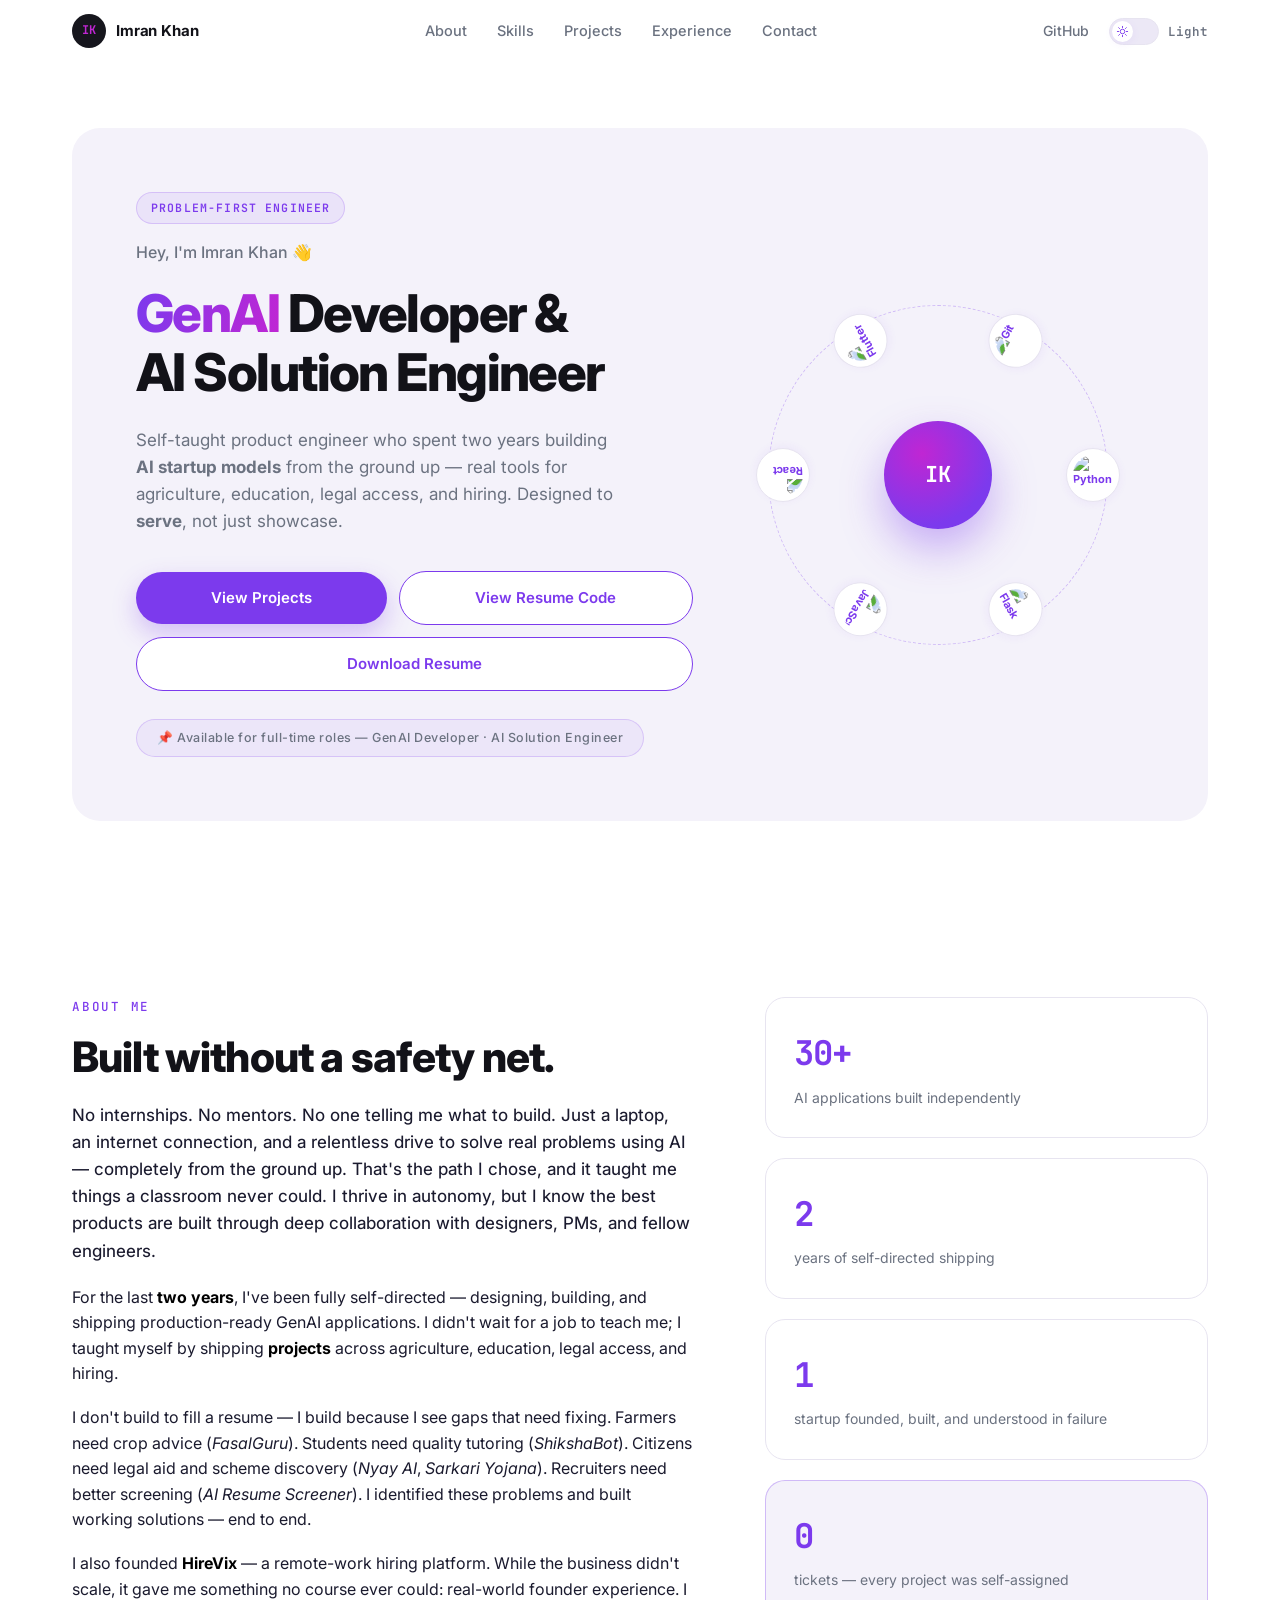
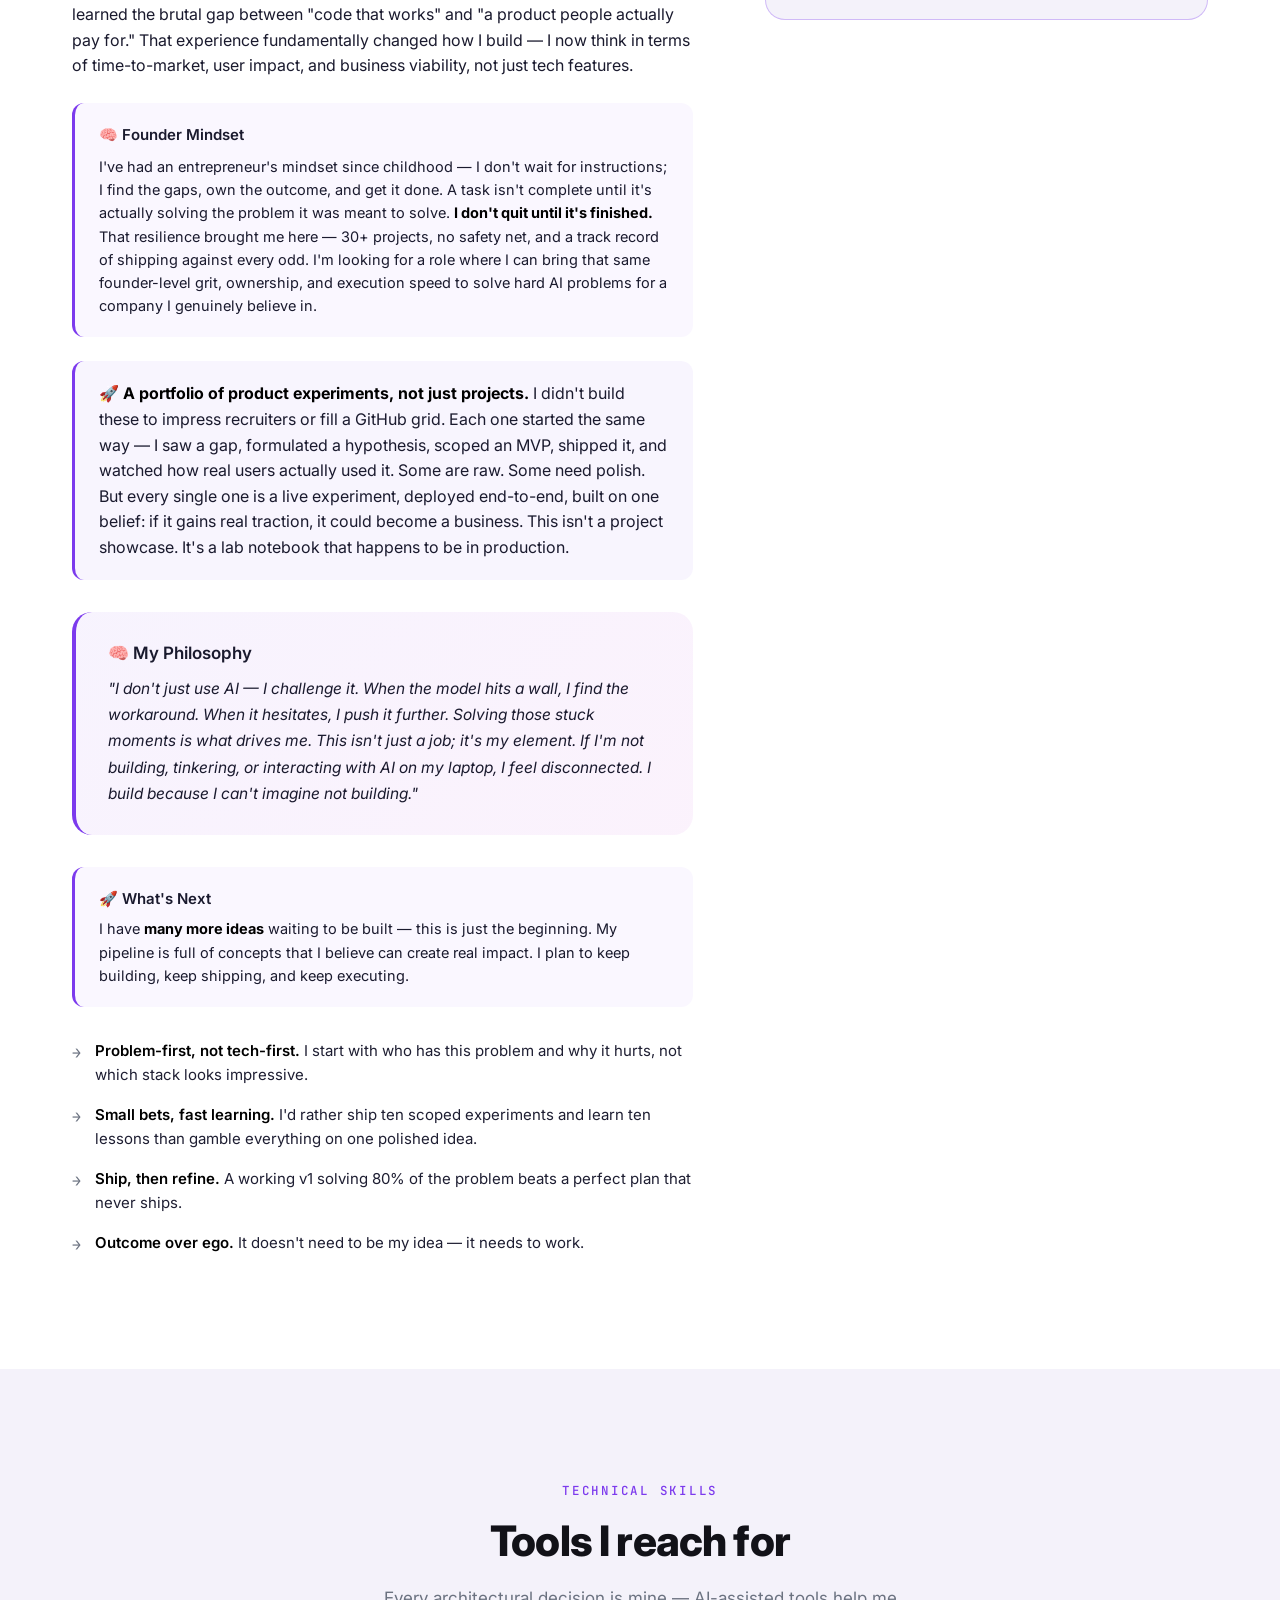
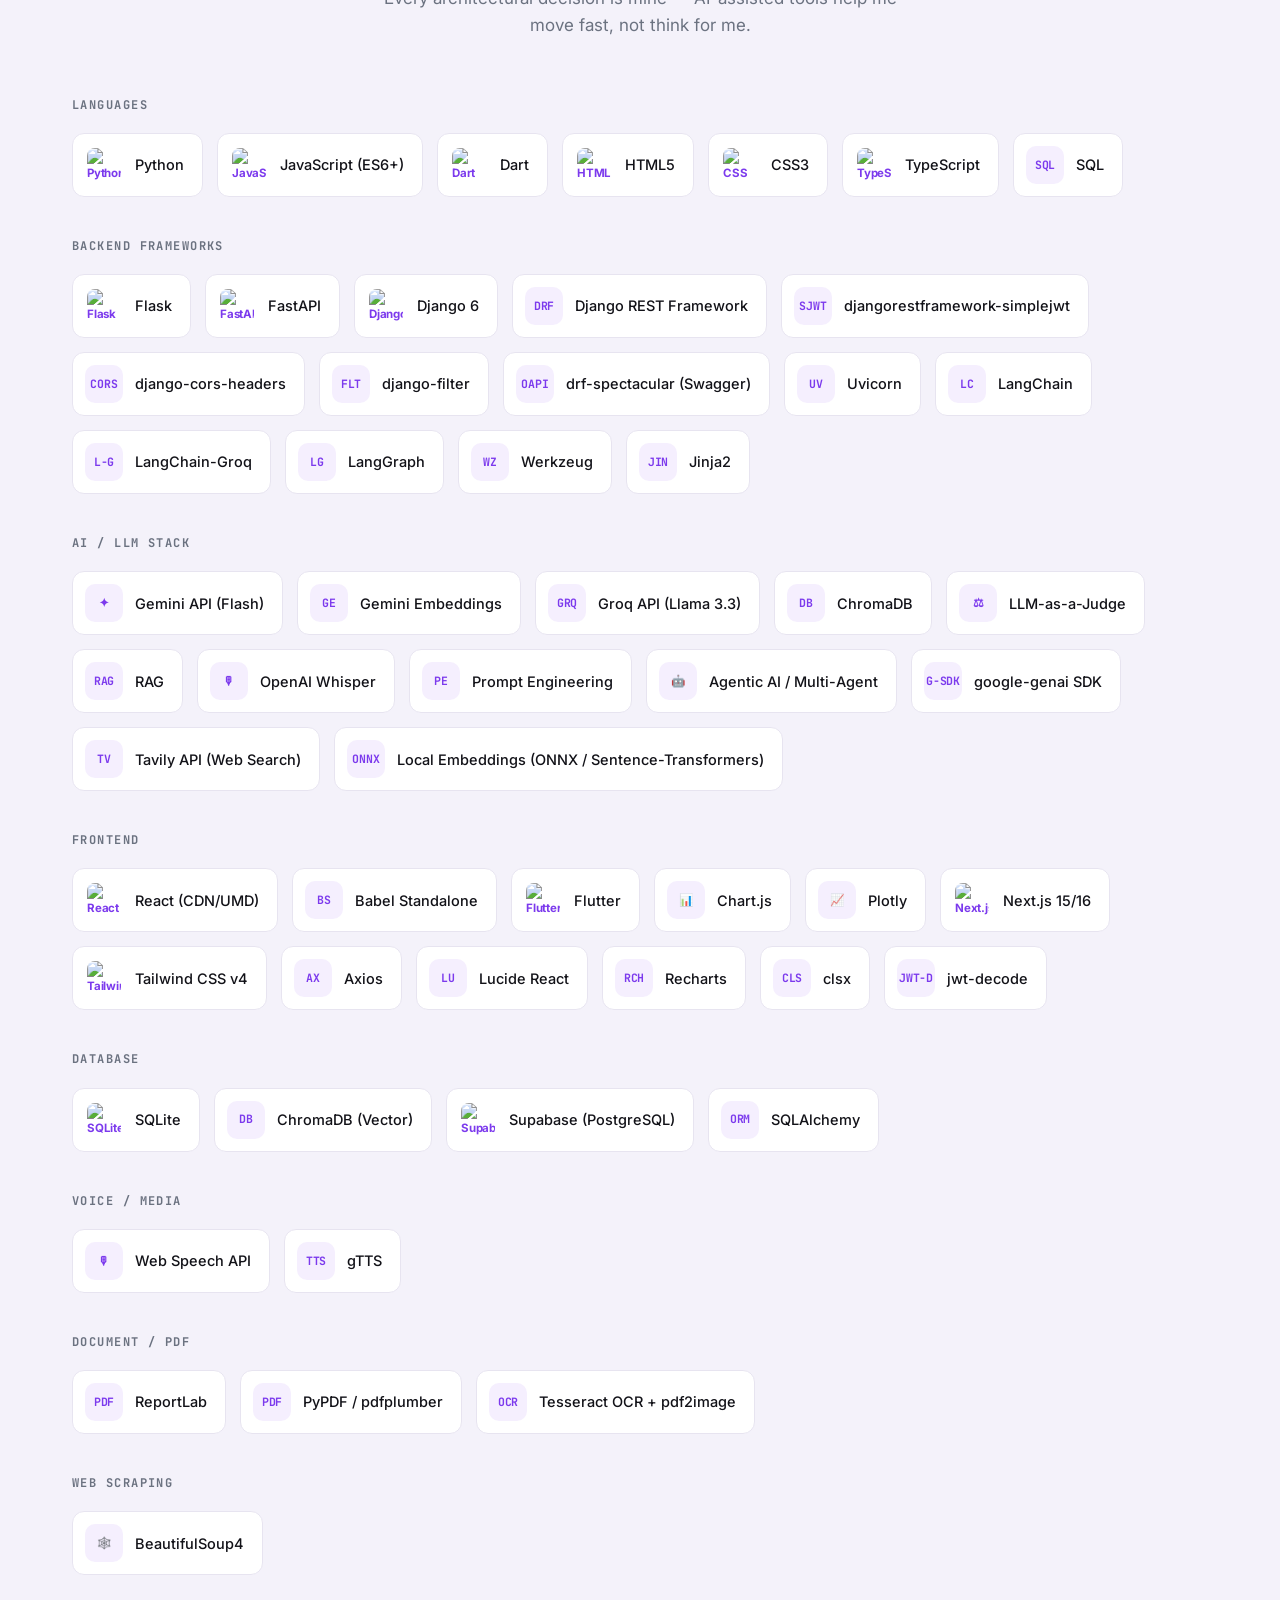
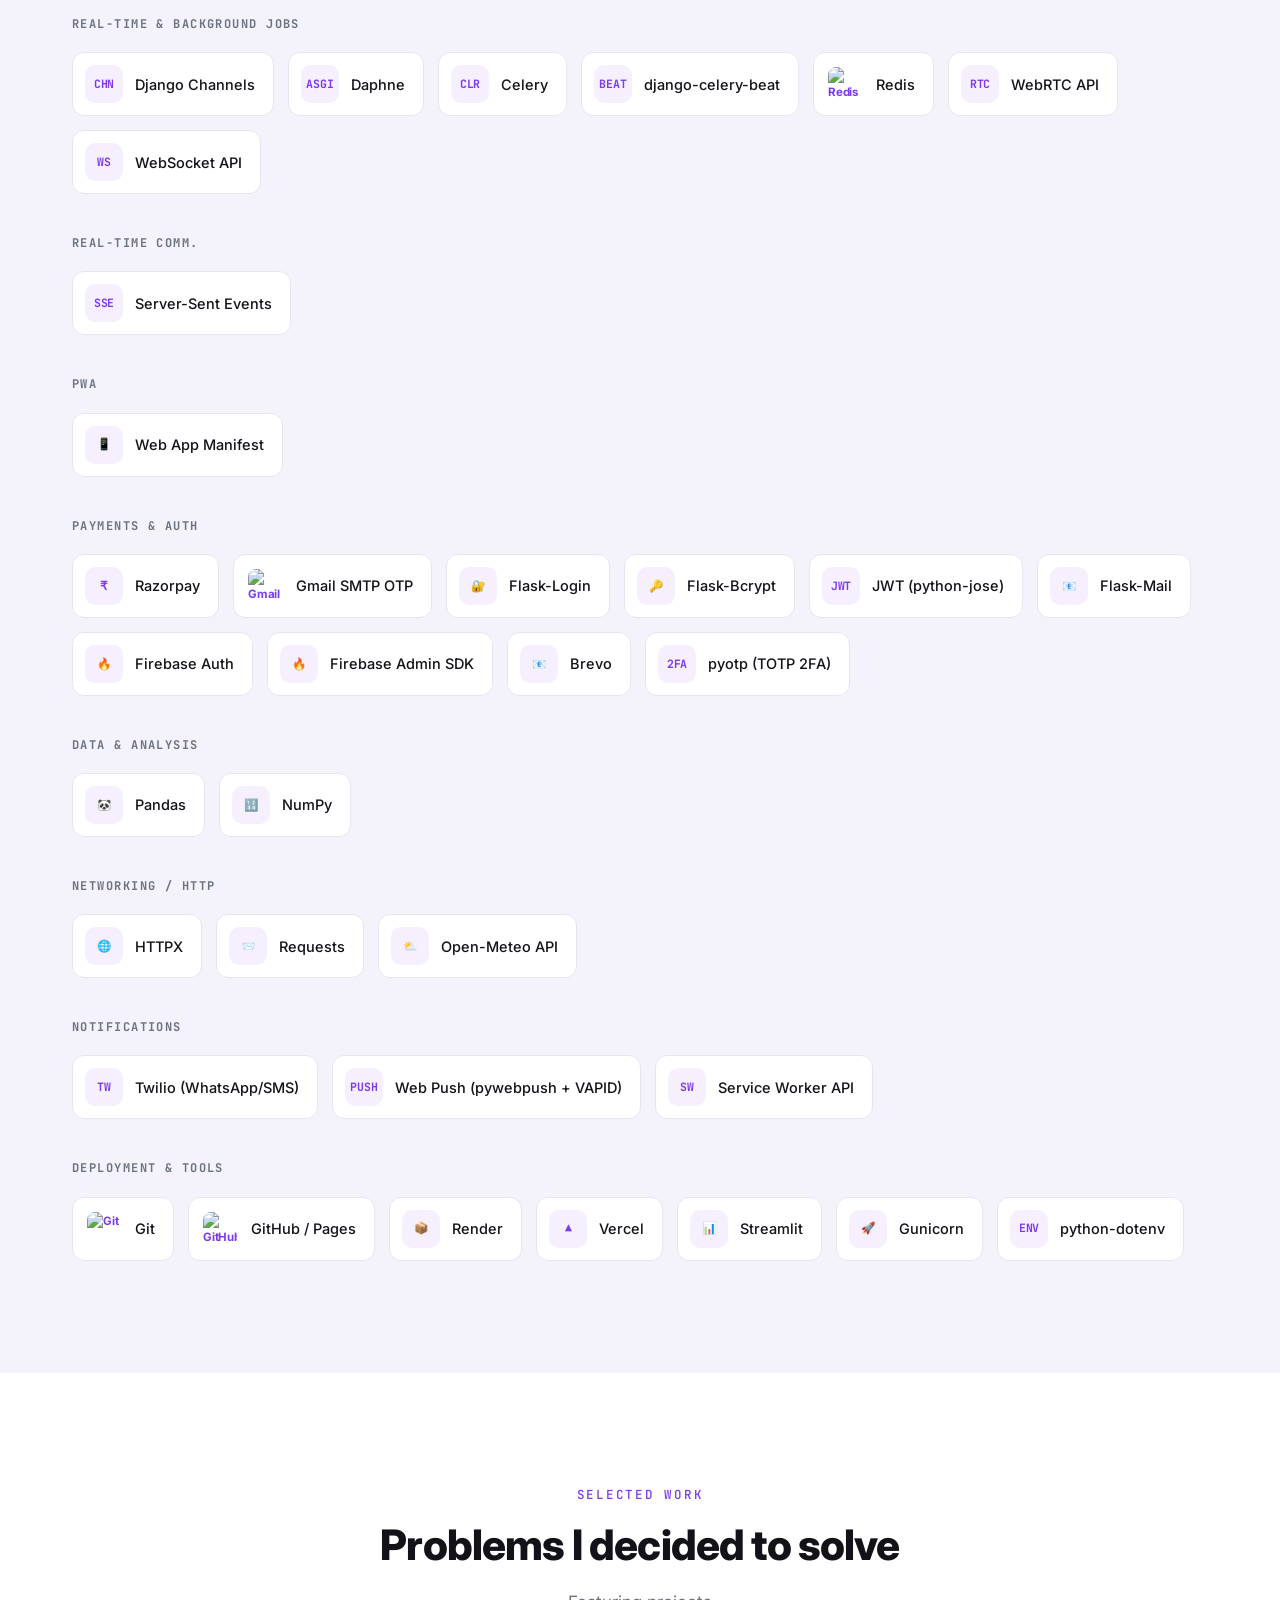
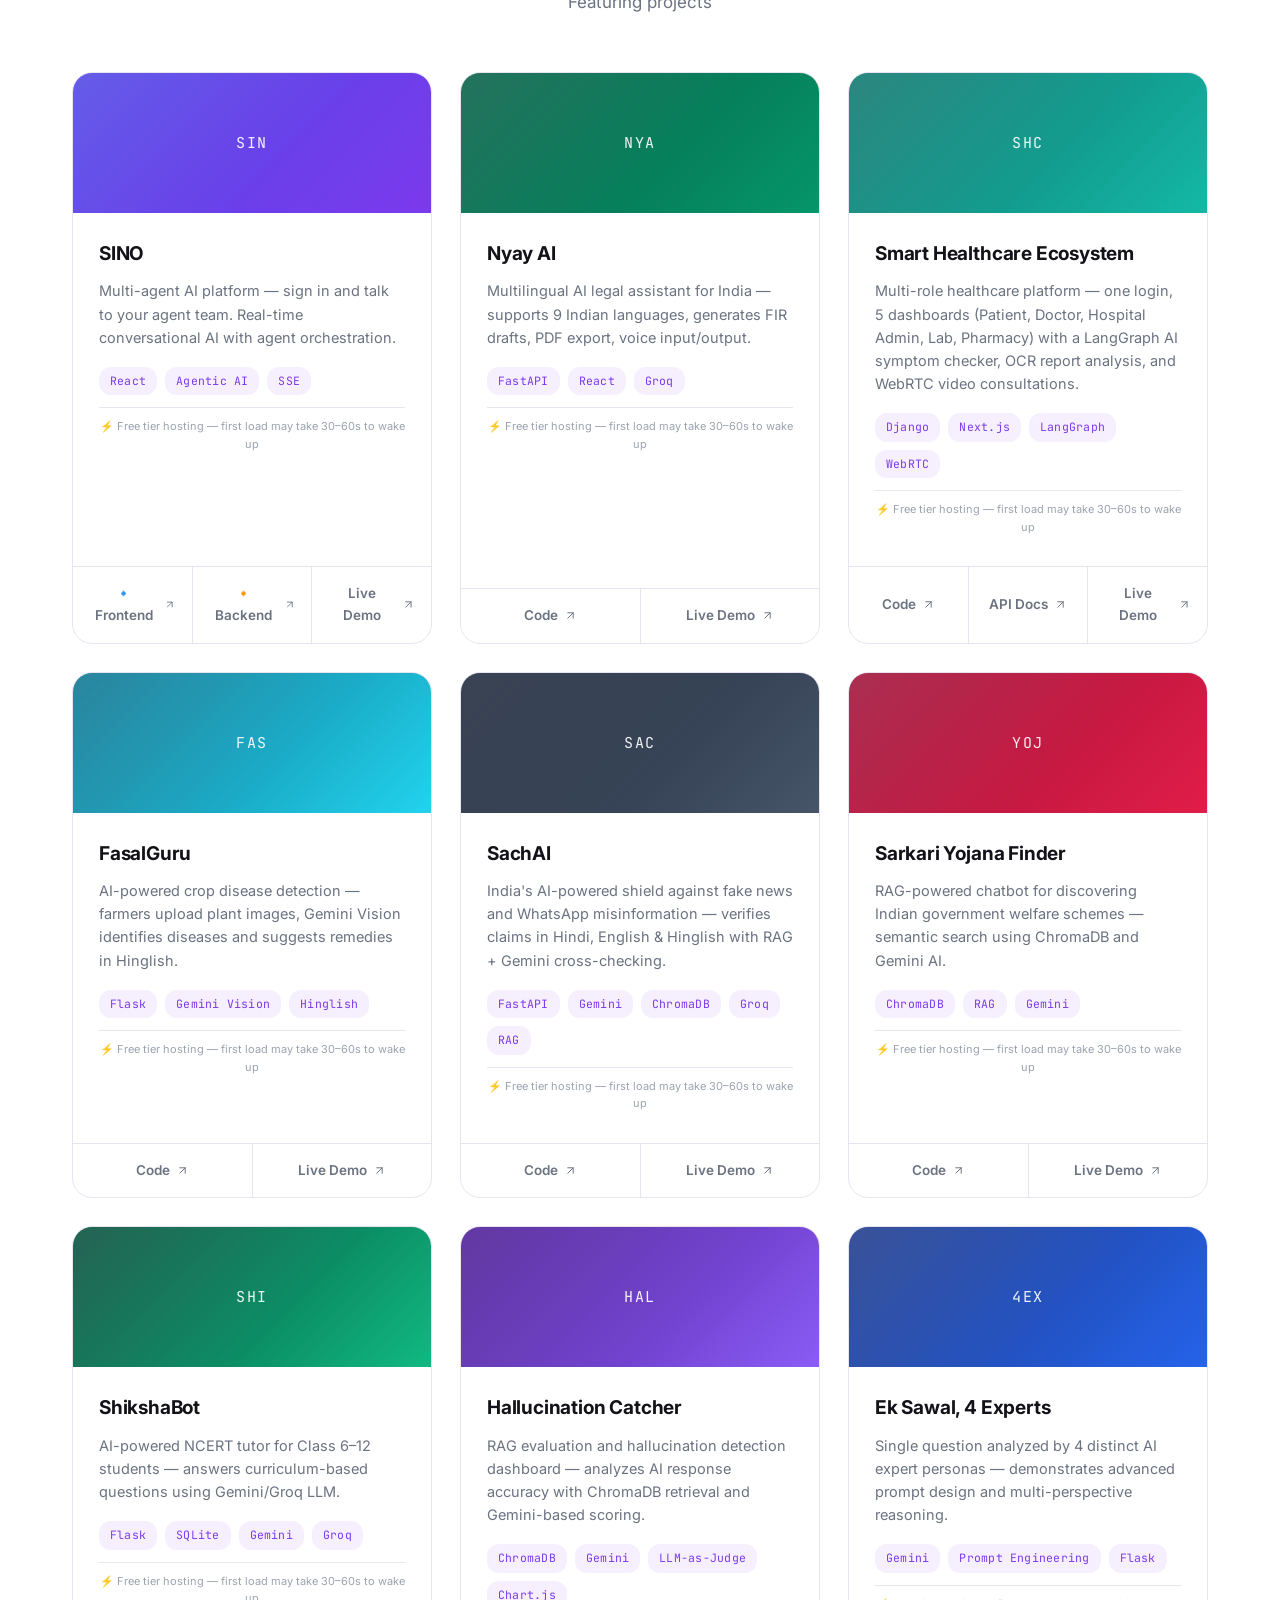
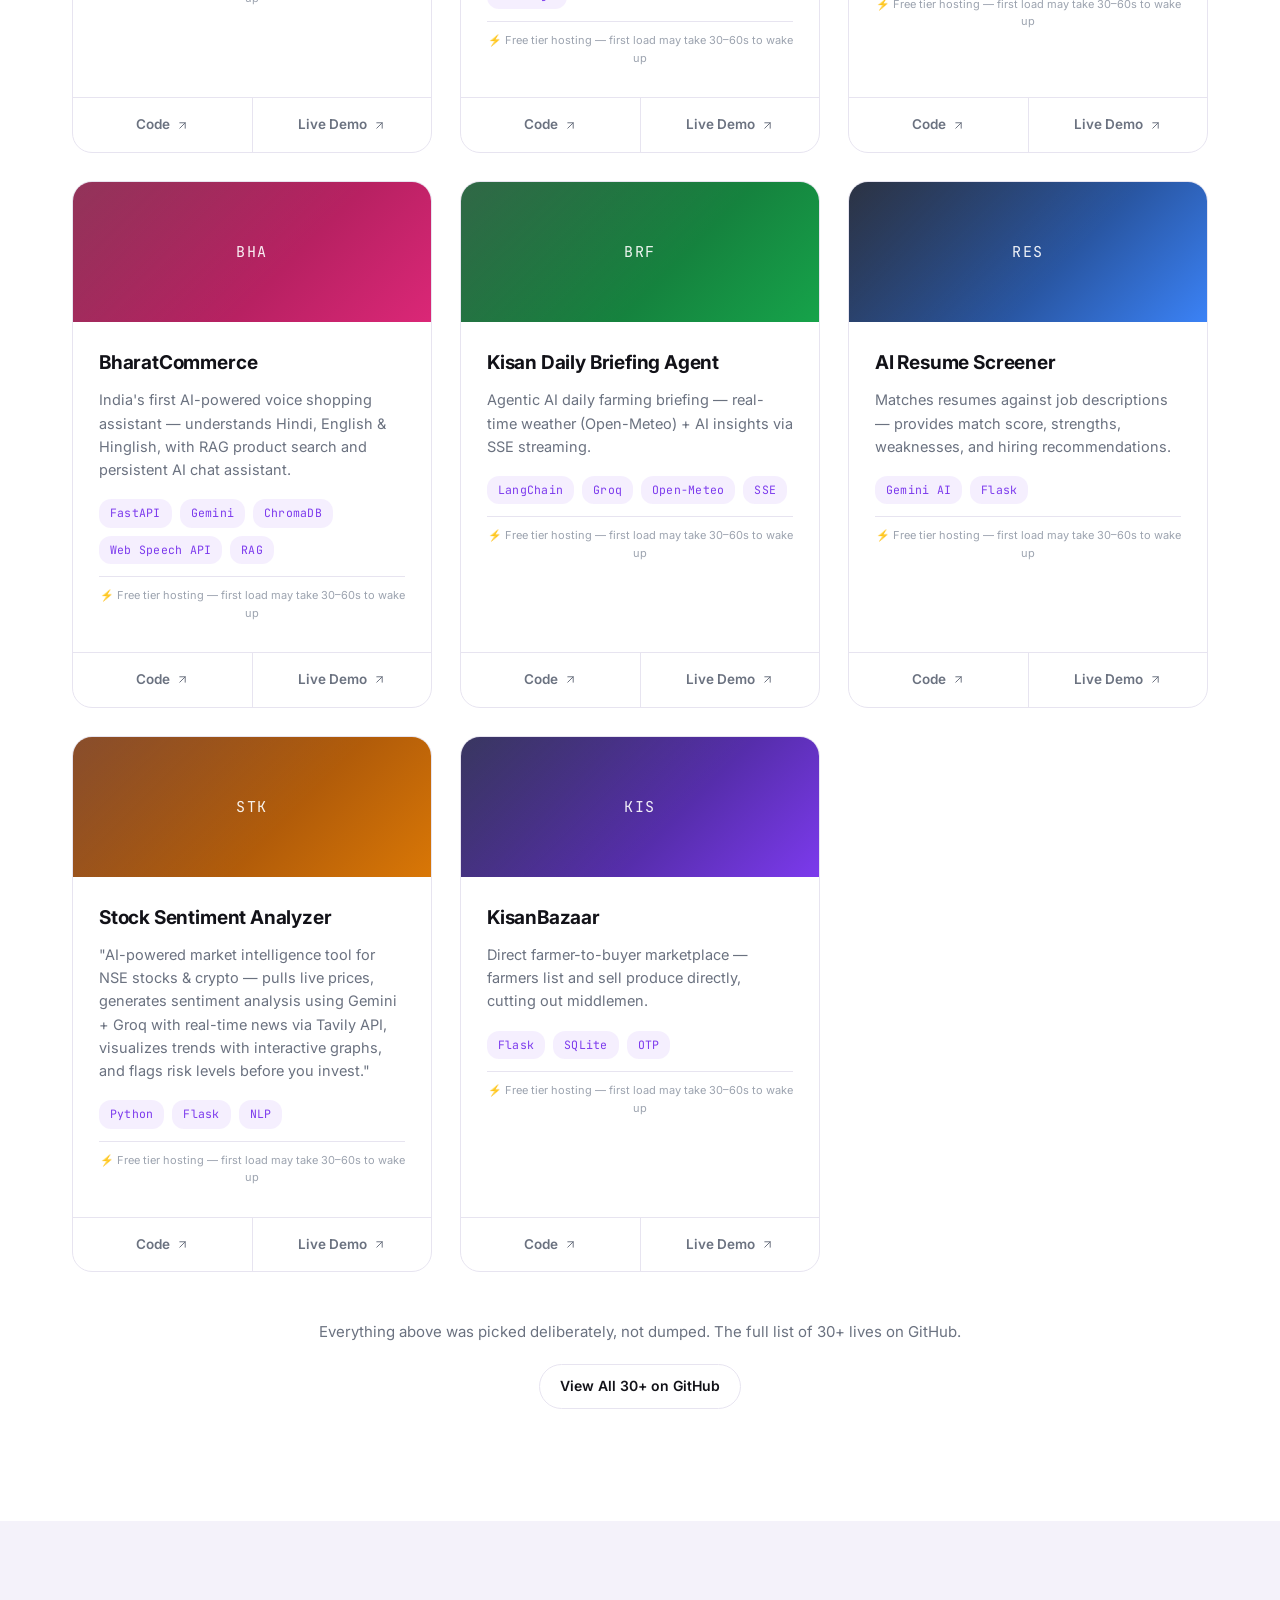
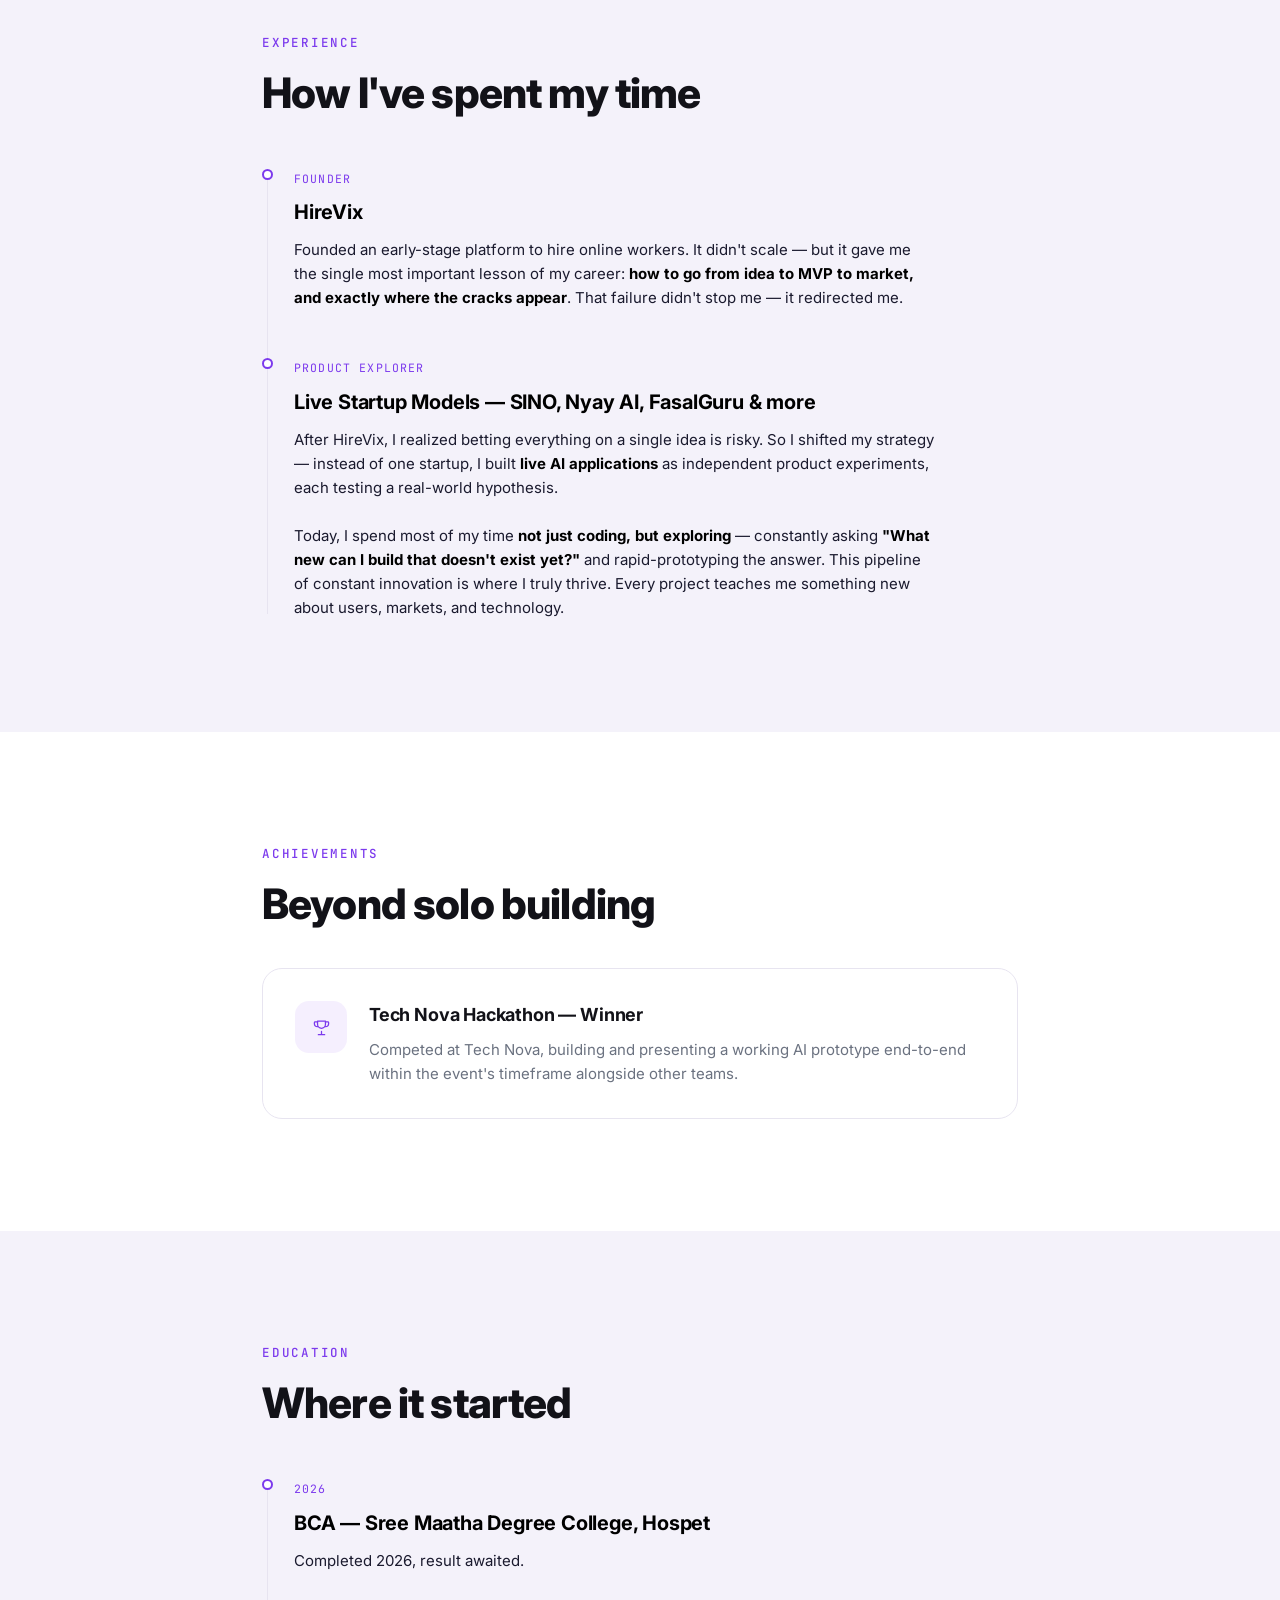
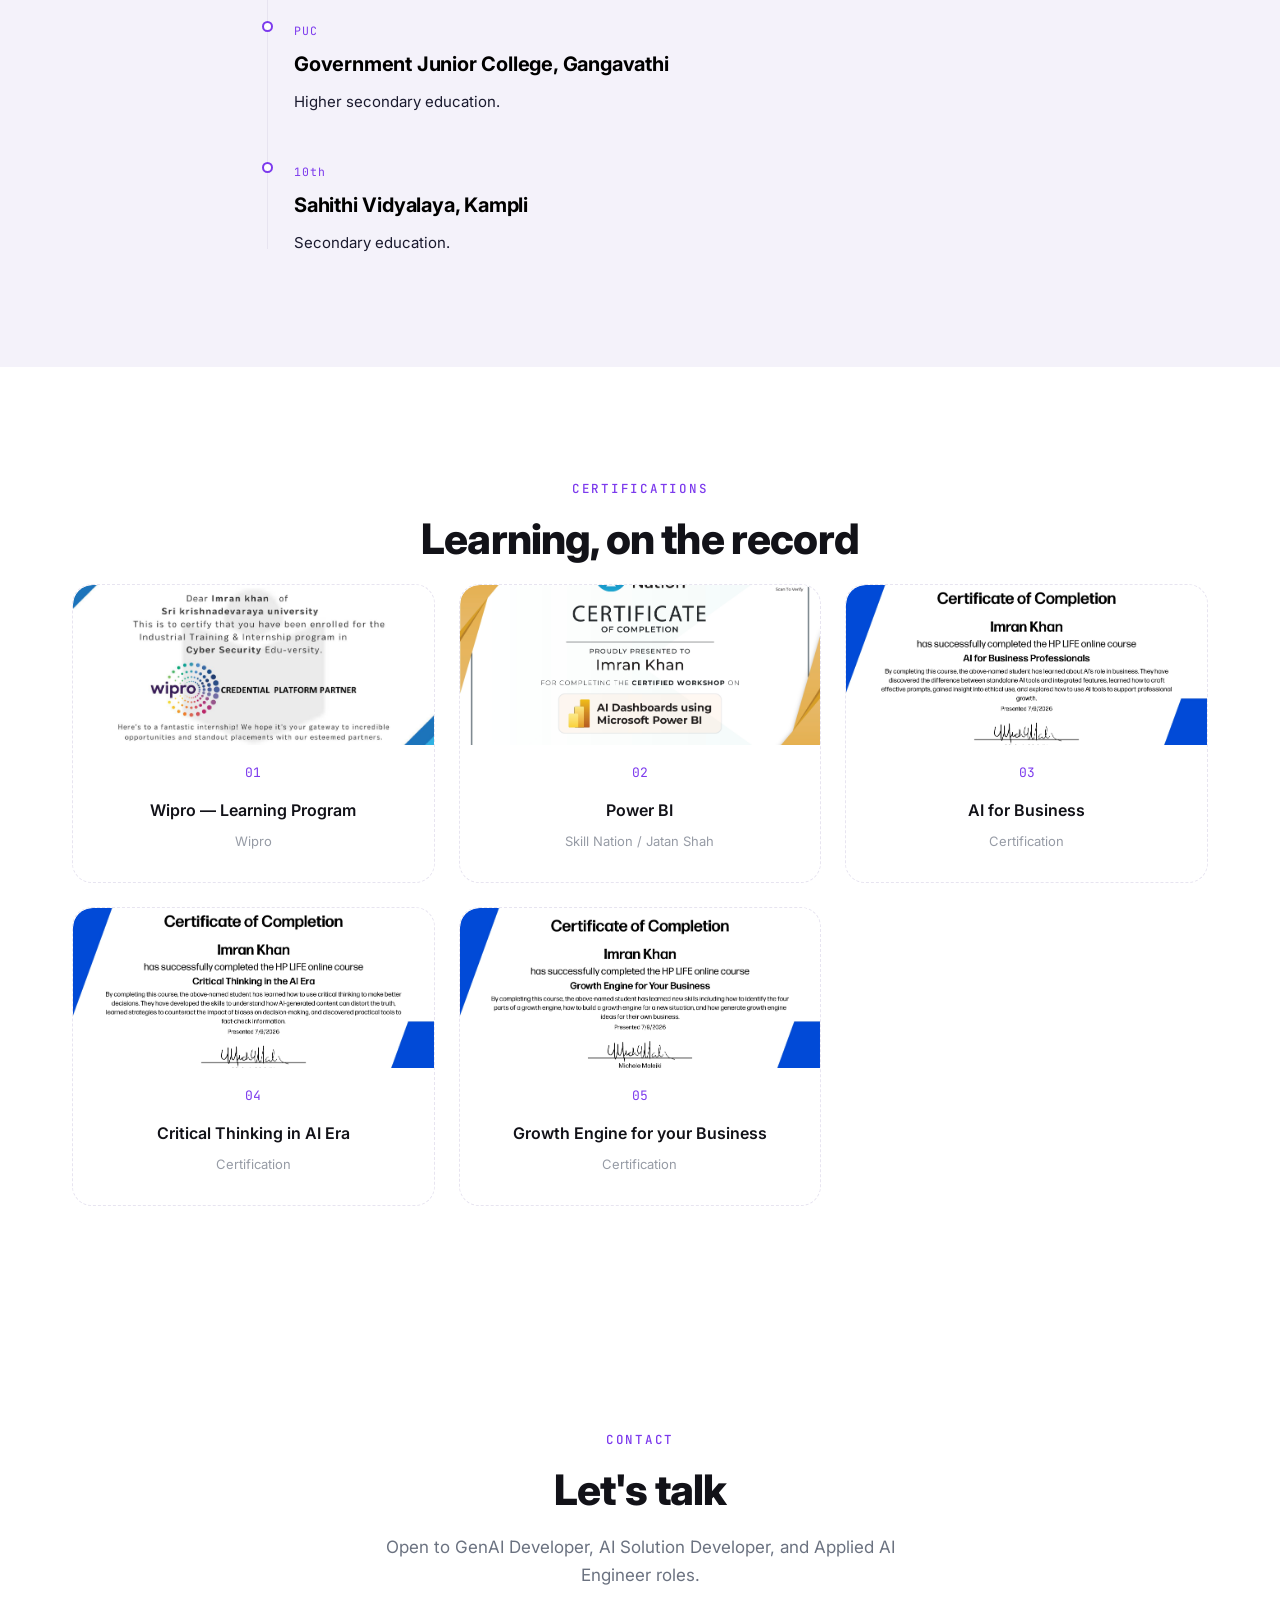
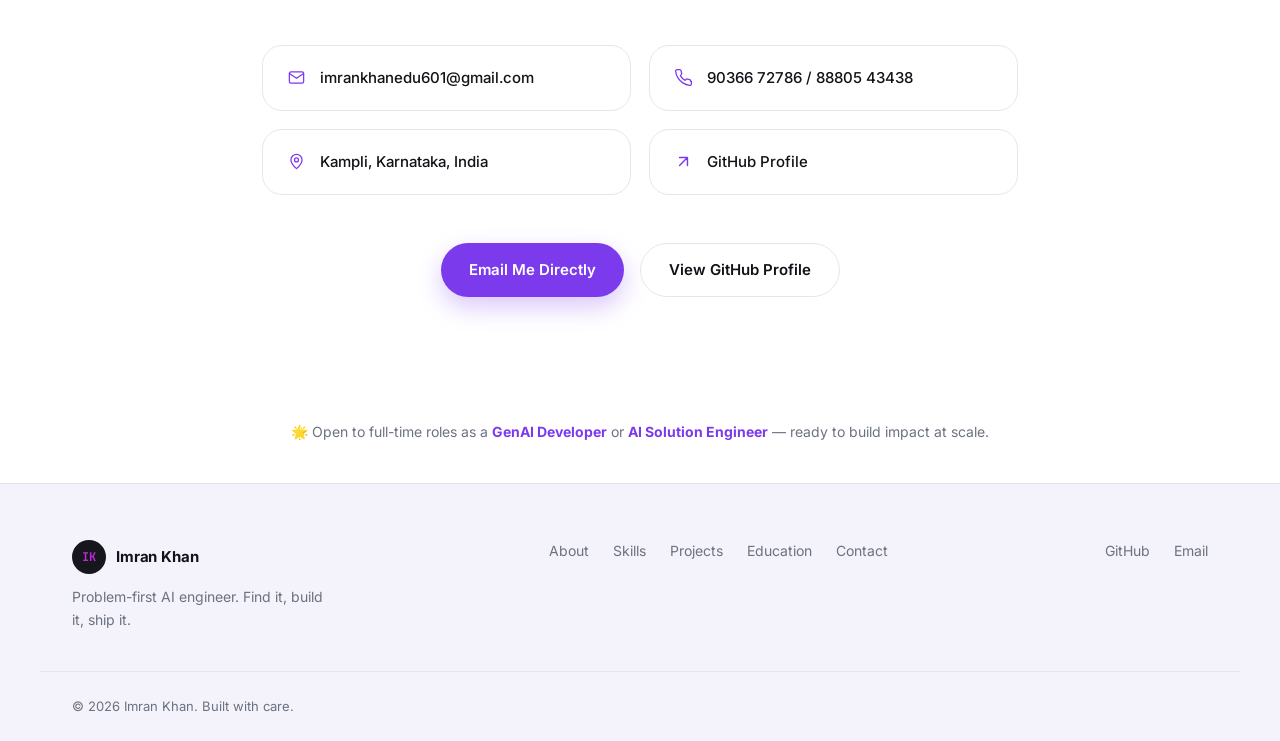
==== index.html @ da97f940 "Add Smart Healthcare Ecosystem project card" ====
<!DOCTYPE html>
<html lang="en">
<head>
<meta charset="UTF-8">
<meta name="viewport" content="width=device-width, initial-scale=1.0">
<title>Imran Khan — GenAI Developer &amp; AI Solution Engineer</title>
<meta name="description" content="Imran Khan is a problem-first GenAI developer building RAG systems, prompt-evaluation tools, and applied AI products. BCA graduate, self-taught, ships fast.">
<meta name="theme-color" content="#FFFFFF">

<meta property="og:title" content="Imran Khan — GenAI Developer & AI Solution Engineer">
<meta property="og:description" content="Problem-first AI engineer. RAG systems, prompt engineering, and applied GenAI products, built and shipped independently.">
<meta property="og:type" content="website">

<link rel="preconnect" href="https://fonts.googleapis.com">
<link rel="preconnect" href="https://fonts.gstatic.com" crossorigin>
<link href="https://fonts.googleapis.com/css2?family=Inter:wght@400;500;600;700;800;900&family=JetBrains+Mono:wght@400;500;600;700&display=swap" rel="stylesheet">

<link rel="stylesheet" href="style.css">

<!-- SINO Special CSS — 3 equal buttons -->
<style>
  .project-footer-sino .link-btn {
    flex: 1;
    text-align: center;
    border-right: 1px solid var(--border);
  }
  .project-footer-sino .link-btn:last-child {
    border-right: none;
  }
</style>

</head>
<body>

<!-- ============ ICON SPRITE ============ -->
<svg style="display:none">
  <defs>
    <symbol id="i-arrow-up-right" viewBox="0 0 24 24"><path d="M7 17 17 7M7 7h10v10" fill="none" stroke="currentColor" stroke-width="1.8" stroke-linecap="round" stroke-linejoin="round"/></symbol>
    <symbol id="i-mail" viewBox="0 0 24 24"><rect x="3" y="5" width="18" height="14" rx="2" fill="none" stroke="currentColor" stroke-width="1.6"/><path d="m3 7 9 6 9-6" fill="none" stroke="currentColor" stroke-width="1.6" stroke-linecap="round" stroke-linejoin="round"/></symbol>
    <symbol id="i-phone" viewBox="0 0 24 24"><path d="M22 16.9v3a2 2 0 0 1-2.2 2 19.8 19.8 0 0 1-8.6-3.1 19.5 19.5 0 0 1-6-6A19.8 19.8 0 0 1 2.1 4.2 2 2 0 0 1 4 2h3a2 2 0 0 1 2 1.7c.1.9.3 1.8.6 2.7a2 2 0 0 1-.5 2.1L8 9.6a16 16 0 0 0 6 6l1.1-1.1a2 2 0 0 1 2.1-.5c.9.3 1.8.5 2.7.6a2 2 0 0 1 1.1 2.3Z" fill="none" stroke="currentColor" stroke-width="1.6" stroke-linecap="round" stroke-linejoin="round"/></symbol>
    <symbol id="i-pin" viewBox="0 0 24 24"><path d="M12 21s-7-6.1-7-11a7 7 0 0 1 14 0c0 4.9-7 11-7 11Z" fill="none" stroke="currentColor" stroke-width="1.6" stroke-linecap="round" stroke-linejoin="round"/><circle cx="12" cy="10" r="2.5" fill="none" stroke="currentColor" stroke-width="1.6"/></symbol>
    <symbol id="i-menu" viewBox="0 0 24 24"><path d="M4 7h16M4 12h16M4 17h16" fill="none" stroke="currentColor" stroke-width="1.7" stroke-linecap="round"/></symbol>
    <symbol id="i-close" viewBox="0 0 24 24"><path d="M6 6l12 12M18 6 6 18" fill="none" stroke="currentColor" stroke-width="1.7" stroke-linecap="round"/></symbol>
    <symbol id="i-trophy" viewBox="0 0 24 24"><path d="M8 21h8M12 17v4M7 4h10v4a5 5 0 0 1-10 0V4Z" fill="none" stroke="currentColor" stroke-width="1.6" stroke-linecap="round" stroke-linejoin="round"/><path d="M7 5H4a1 1 0 0 0-1 1v1a4 4 0 0 0 4 4M17 5h3a1 1 0 0 1 1 1v1a4 4 0 0 1-4 4" fill="none" stroke="currentColor" stroke-width="1.6" stroke-linecap="round"/></symbol>
    <symbol id="i-chevron-up" viewBox="0 0 24 24"><path d="M12 19V5M5 12l7-7 7 7" fill="none" stroke="currentColor" stroke-width="2" stroke-linecap="round" stroke-linejoin="round"/></symbol>
    <symbol id="i-sun" viewBox="0 0 24 24"><circle cx="12" cy="12" r="4.2" fill="none" stroke="currentColor" stroke-width="1.7"/><path d="M12 2.5v2.4M12 19.1v2.4M4.9 4.9l1.7 1.7M17.4 17.4l1.7 1.7M2.5 12h2.4M19.1 12h2.4M4.9 19.1l1.7-1.7M17.4 6.6l1.7-1.7" fill="none" stroke="currentColor" stroke-width="1.7" stroke-linecap="round"/></symbol>
    <symbol id="i-moon" viewBox="0 0 24 24"><path d="M20.2 14.3A8.4 8.4 0 0 1 9.7 3.8a8.4 8.4 0 1 0 10.5 10.5Z" fill="none" stroke="currentColor" stroke-width="1.7" stroke-linecap="round" stroke-linejoin="round"/></symbol>
  </defs>
</svg>

<!-- ================= SPACE / GALAXY DECORATION (dark mode only) ================= -->
<script>document.body.classList.toggle('dark-theme', localStorage.getItem('theme') === 'dark');</script>
<div class="space-decor" id="spaceDecor" aria-hidden="true">
  <div class="space-glow glow-1"></div>
  <div class="space-glow glow-2"></div>
  <div class="stars-container" id="starsContainer"></div>
  <div class="space-planet">
    <div class="planet-ring"></div>
    <div class="planet-body"></div>
  </div>
  <div class="space-rocket">🚀</div>
</div>

<!-- ================= NAV ================= -->
<nav class="nav" id="nav">
  <div class="nav-inner">
    <a href="#hero" class="nav-brand">
      <span class="nav-avatar mono">IK</span>
      <span class="nav-name">Imran Khan</span>
    </a>
    <ul class="nav-links" id="navLinks">
      <li><a href="#about" class="nav-link">About</a></li>
      <li><a href="#skills" class="nav-link">Skills</a></li>
      <li><a href="#projects" class="nav-link">Projects</a></li>
      <li><a href="#experience" class="nav-link">Experience</a></li>
      <li><a href="#contact" class="nav-link">Contact</a></li>
    </ul>
    <div class="nav-actions">
      <a href="https://github.com/Rev-ImranKhan" class="nav-social" target="_blank" rel="noopener">GitHub</a>
      <button class="theme-toggle" id="themeToggle" type="button" role="switch" aria-checked="false" aria-label="Toggle dark mode">
        <span class="theme-toggle-track">
          <span class="theme-toggle-thumb">
            <svg class="icon-sm i-sun"><use href="#i-sun"/></svg>
            <svg class="icon-sm i-moon"><use href="#i-moon"/></svg>
          </span>
        </span>
        <span class="theme-toggle-label mono" id="toggleLabel">Light</span>
      </button>
      <button class="nav-burger" id="navBurger" aria-label="Open menu">
        <svg class="icon"><use href="#i-menu"/></svg>
      </button>
    </div>
  </div>
</nav>

<main>

<!-- ================= HERO ================= -->
<header class="hero" id="hero">
  <div class="container">
    <div class="hero-card reveal">
      <div class="hero-copy">
        <span class="role-badge mono">PROBLEM-FIRST ENGINEER</span>
        <p class="eyebrow-line">Hey, I'm Imran Khan <span class="wave">👋</span></p>
        <h1 class="hero-title">
          <span class="text-accent">GenAI</span> Developer &amp;<br>
          AI Solution Engineer
        </h1>
        <p class="hero-subtitle">
  Self-taught product engineer who spent two years building <strong> AI startup models</strong> 
  from the ground up — real tools for agriculture, education, legal access, and hiring. Designed to
   <strong>serve</strong>, not just showcase.
</p>
       <div class="hero-cta" style="display: flex; flex-wrap: wrap; gap: 12px; align-items: center; justify-content: flex-start;">

  <!-- 1. View Projects (Solid Purple) -->
  <a href="#projects" class="btn btn-primary" style="flex: 1 1 auto; min-width: 140px; text-align: center;">
    View Projects
  </a>

  <!-- 2. View Resume Code (Purple Outline) -->
  <a href="https://raw.githubusercontent.com/Rev-ImranKhan/portfolio/main/resume.html" 
     class="btn btn-outline" target="_blank" rel="noopener" 
     style="flex: 1 1 auto; min-width: 140px; text-align: center; border-color: var(--accent); color: var(--accent);">
     View Resume Code
  </a>

  <!-- 3. Download Resume (Ab bilkul View Resume Code jaisa!) -->
  <a href="resume.pdf" class="btn btn-outline" target="_blank" rel="noopener" 
     style="flex: 1 1 auto; min-width: 140px; text-align: center; border-color: var(--accent); color: var(--accent);">
     Download Resume
  </a>

  <!-- Availability Badge -->
  <div style="display: flex; justify-content: flex-start; margin-top: 16px; width: 100%; flex-shrink: 0;">
    <span class="availability-badge">
      📌 Available for full-time roles — GenAI Developer · AI Solution Engineer
    </span>
  </div>

</div>
      </div>
      <div class="hero-visual">
        <div class="orbit-frame">
          <div class="orbit-center"><span class="mono">IK</span></div>
          <div class="orbit-ring">
            <div class="orbit-pos orbit-pos-1"><div class="orbit-chip orbit-chip-logo"><img src="https://skillicons.dev/icons?i=py&theme=light" alt="Python" loading="lazy"></div></div>
            <div class="orbit-pos orbit-pos-2"><div class="orbit-chip orbit-chip-logo"><img src="https://skillicons.dev/icons?i=flask&theme=light" alt="Flask" loading="lazy"></div></div>
            <div class="orbit-pos orbit-pos-3"><div class="orbit-chip orbit-chip-logo"><img src="https://skillicons.dev/icons?i=js&theme=light" alt="JavaScript" loading="lazy"></div></div>
            <div class="orbit-pos orbit-pos-4"><div class="orbit-chip orbit-chip-logo"><img src="https://skillicons.dev/icons?i=react&theme=light" alt="React" loading="lazy"></div></div>
            <div class="orbit-pos orbit-pos-5"><div class="orbit-chip orbit-chip-logo"><img src="https://skillicons.dev/icons?i=flutter&theme=light" alt="Flutter" loading="lazy"></div></div>
            <div class="orbit-pos orbit-pos-6"><div class="orbit-chip orbit-chip-logo"><img src="https://skillicons.dev/icons?i=git&theme=light" alt="Git" loading="lazy"></div></div>
          </div>
        </div>
      </div>
    </div>
  </div>
</header>

<!-- ================= ABOUT ================= -->
<section class="section" id="about">
  <div class="container">
    <div class="about-grid">
      <div class="about-copy reveal">
  <p class="eyebrow mono">ABOUT ME</p>
  <h2 class="section-title">Built without a safety net.</h2>
  
  <!-- ===== INTRO — Softened ===== -->
  <p class="body-md" style="font-size: 17px; font-weight: 450; color: var(--text-primary); margin-bottom: 20px;">
    No internships. No mentors. No one telling me what to build. Just a laptop,
    an internet connection, and a relentless drive to solve real problems using AI — completely from the ground up. 
    That's the path I chose, and it taught me things a classroom never could. 
    I thrive in autonomy, but I know the best products are built through deep collaboration with designers, PMs, 
    and fellow engineers.
  </p>
  
  <p class="body-md">
    For the last <strong>two years</strong>, I've been fully self-directed — 
    designing, building, and shipping production-ready GenAI applications. 
    I didn't wait for a job to teach me; I taught myself by shipping 
    <strong>projects</strong> across agriculture, education, legal access, 
    and hiring.
  </p>
  
  <p class="body-md">
    I don't build to fill a resume — I build because I see gaps that need fixing. 
    Farmers need crop advice (<em>FasalGuru</em>). 
    Students need quality tutoring (<em>ShikshaBot</em>). 
    Citizens need legal aid and scheme discovery (<em>Nyay AI</em>, 
    <em>Sarkari Yojana</em>). Recruiters need better screening 
    (<em>AI Resume Screener</em>). I identified these problems and built working 
    solutions — end to end.
  </p>
  
  <p class="body-md">
    I also founded <strong>HireVix</strong> — a remote-work hiring platform. 
    While the business didn't scale, it gave me something no course ever could: 
    real-world founder experience. I learned the brutal gap between 
    "code that works" and "a product people actually pay for." That experience 
    fundamentally changed how I build — I now think in terms of time-to-market, 
    user impact, and business viability, not just tech features.
  </p>

  <!-- ===== ENTREPRENEUR MINDSET (with Heading) ===== -->
  <div style="margin: 24px 0 20px; padding: 20px 24px; background: rgba(124,58,237,0.04); border-radius: 12px; border-left: 3px solid var(--accent);">
    <p style="font-size: 15px; font-weight: 600; color: var(--text-primary); margin-bottom: 8px;">🧠 Founder Mindset</p>
    <p style="font-size: 14.5px; color: var(--text-secondary); line-height: 1.6; margin: 0;">
      I've had an entrepreneur's mindset since childhood — I don't wait for instructions; 
      I find the gaps, own the outcome, and get it done. A task isn't complete until it's actually 
      solving the problem it was meant to solve. 
      <strong>I don't quit until it's finished.</strong> 
      That resilience brought me here — 30+ projects, no safety net, and a track record of shipping 
      against every odd. I'm looking for a role where I can bring that same founder-level grit, 
      ownership, and execution speed to solve hard AI problems for a company I genuinely believe in.
    </p>
  </div>

  <!-- ===== STARTUP MINDSET ===== -->
  <p class="body-md" style="margin-top: 24px; padding: 20px 24px; background: rgba(124,58,237,0.05); border-radius: 12px; border-left: 3px solid var(--accent);">
    <strong>🚀 A portfolio of product experiments, not just projects.</strong> 
    I didn't build these to impress recruiters or fill a GitHub grid. 
    Each one started the same way — I saw a gap, formulated a hypothesis, scoped an MVP, shipped it, 
    and watched how real users actually used it. Some are raw. Some need polish. 
    But every single one is a live experiment, deployed end-to-end, built on one belief: 
    if it gains real traction, it could become a business. This isn't a project showcase. 
    It's a lab notebook that happens to be in production.
  </p>

  <!-- ===== PHILOSOPHY BOX ===== -->
  <div class="philosophy-box" style="background: linear-gradient(135deg, rgba(124,58,237,0.06), rgba(192,38,211,0.06)); border-left: 4px solid var(--accent); border-radius: var(--radius); padding: 28px 32px; margin: 32px 0 20px;">
    <p style="font-size: 17px; font-weight: 600; color: var(--text-primary); margin-bottom: 8px;">🧠 My Philosophy</p>
    <p style="font-size: 15.5px; color: var(--text-secondary); line-height: 1.7; font-style: italic;">
      "I don't just use AI — I challenge it. When the model hits a wall, I find the workaround. 
      When it hesitates, I push it further. Solving those stuck moments is what drives me. 
      This isn't just a job; it's my element. If I'm not building, tinkering, or interacting 
      with AI on my laptop, I feel disconnected. I build because I can't imagine not building."
    </p>
  </div>

  <!-- ===== FUTURE IDEAS ===== -->
  <div style="margin: 32px 0 20px; padding: 20px 24px; background: rgba(124,58,237,0.04); border-radius: 12px; border-left: 3px solid var(--accent);">
    <p style="font-size: 15px; font-weight: 600; color: var(--text-primary); margin-bottom: 6px;">🚀 What's Next</p>
    <p style="font-size: 14.5px; color: var(--text-secondary); line-height: 1.6; margin: 0;">
      I have <strong>many more ideas</strong> waiting to be built — this is just the beginning. 
      My pipeline is full of concepts that I believe can create real impact. 
      I plan to keep building, keep shipping, and keep executing.
    </p>
  </div>

  <!-- ===== PRINCIPLES ===== -->
  <div class="principles">
    <div class="principle-item">
      <span class="principle-mark mono">→</span>
      <span><strong>Problem-first, not tech-first.</strong> I start with who has this problem and why it hurts, not which stack looks impressive.</span>
    </div>
    <div class="principle-item">
      <span class="principle-mark mono">→</span>
      <span><strong>Small bets, fast learning.</strong> I'd rather ship ten scoped experiments and learn ten lessons than gamble everything on one polished idea.</span>
    </div>
    <div class="principle-item">
      <span class="principle-mark mono">→</span>
      <span><strong>Ship, then refine.</strong> A working v1 solving 80% of the problem beats a perfect plan that never ships.</span>
    </div>
    <div class="principle-item">
      <span class="principle-mark mono">→</span>
      <span><strong>Outcome over ego.</strong> It doesn't need to be my idea — it needs to work.</span>
    </div>
  </div>
</div>

      <div class="about-stats reveal">
        <div class="stat-card"><span class="stat-number mono">30+</span><span class="stat-label">AI applications built independently</span></div>
        <div class="stat-card"><span class="stat-number mono">2</span><span class="stat-label">years of self-directed shipping</span></div>
        <div class="stat-card"><span class="stat-number mono">1</span><span class="stat-label">startup founded, built, and understood in failure</span></div>
        <div class="stat-card stat-card-accent"><span class="stat-number mono">0</span><span class="stat-label">tickets — every project was self-assigned</span></div>
      </div>
    </div>
  </div>
</section>

<!-- ================= SKILLS ================= -->
<section class="section section-alt" id="skills">
  <div class="container">
    <p class="eyebrow mono center">TECHNICAL SKILLS</p>
    <h2 class="section-title center">Tools I reach for</h2>
    <p class="section-subtitle center">Every architectural decision is mine — AI-assisted tools help me move fast, not think for me.</p>

    <div class="skills-groups">
      <div class="skill-group reveal">
        <h3 class="skill-group-title mono">LANGUAGES</h3>
        <div class="skill-tiles">
          <div class="skill-tile"><span class="skill-badge skill-badge-logo"><img src="https://skillicons.dev/icons?i=py&theme=light" alt="Python" loading="lazy"></span><span class="skill-name">Python</span></div>
          <div class="skill-tile"><span class="skill-badge skill-badge-logo"><img src="https://skillicons.dev/icons?i=js&theme=light" alt="JavaScript" loading="lazy"></span><span class="skill-name">JavaScript (ES6+)</span></div>
          <div class="skill-tile"><span class="skill-badge skill-badge-logo"><img src="https://skillicons.dev/icons?i=dart&theme=light" alt="Dart" loading="lazy"></span><span class="skill-name">Dart</span></div>
          <div class="skill-tile"><span class="skill-badge skill-badge-logo"><img src="https://skillicons.dev/icons?i=html&theme=light" alt="HTML" loading="lazy"></span><span class="skill-name">HTML5</span></div>
          <div class="skill-tile"><span class="skill-badge skill-badge-logo"><img src="https://skillicons.dev/icons?i=css&theme=light" alt="CSS" loading="lazy"></span><span class="skill-name">CSS3</span></div>
          <div class="skill-tile"><span class="skill-badge skill-badge-logo"><img src="https://skillicons.dev/icons?i=ts&theme=light" alt="TypeScript" loading="lazy"></span><span class="skill-name">TypeScript</span></div>
          <div class="skill-tile"><span class="skill-badge mono">SQL</span><span class="skill-name">SQL</span></div>
        </div>
      </div>

      <div class="skill-group reveal">
        <h3 class="skill-group-title mono">BACKEND FRAMEWORKS</h3>
        <div class="skill-tiles">
          <div class="skill-tile"><span class="skill-badge skill-badge-logo"><img src="https://skillicons.dev/icons?i=flask&theme=light" alt="Flask" loading="lazy"></span><span class="skill-name">Flask</span></div>
          <div class="skill-tile"><span class="skill-badge skill-badge-logo"><img src="https://skillicons.dev/icons?i=fastapi&theme=light" alt="FastAPI" loading="lazy"></span><span class="skill-name">FastAPI</span></div>
          <div class="skill-tile"><span class="skill-badge skill-badge-logo"><img src="https://skillicons.dev/icons?i=django&theme=light" alt="Django" loading="lazy"></span><span class="skill-name">Django 6</span></div>
          <div class="skill-tile"><span class="skill-badge mono">DRF</span><span class="skill-name">Django REST Framework</span></div>
          <div class="skill-tile"><span class="skill-badge mono">SJWT</span><span class="skill-name">djangorestframework-simplejwt</span></div>
          <div class="skill-tile"><span class="skill-badge mono">CORS</span><span class="skill-name">django-cors-headers</span></div>
          <div class="skill-tile"><span class="skill-badge mono">FLT</span><span class="skill-name">django-filter</span></div>
          <div class="skill-tile"><span class="skill-badge mono">OAPI</span><span class="skill-name">drf-spectacular (Swagger)</span></div>
          <div class="skill-tile"><span class="skill-badge mono">UV</span><span class="skill-name">Uvicorn</span></div>
          <div class="skill-tile"><span class="skill-badge mono">LC</span><span class="skill-name">LangChain</span></div>
          <div class="skill-tile"><span class="skill-badge mono">L-G</span><span class="skill-name">LangChain-Groq</span></div>
          <div class="skill-tile"><span class="skill-badge mono">LG</span><span class="skill-name">LangGraph</span></div>
          <div class="skill-tile"><span class="skill-badge mono">WZ</span><span class="skill-name">Werkzeug</span></div>
          <div class="skill-tile"><span class="skill-badge mono">JIN</span><span class="skill-name">Jinja2</span></div>
        </div>
      </div>

      <div class="skill-group reveal">
        <h3 class="skill-group-title mono">AI / LLM STACK</h3>
        <div class="skill-tiles">
          <div class="skill-tile"><span class="skill-badge mono">✦</span><span class="skill-name">Gemini API (Flash)</span></div>
          <div class="skill-tile"><span class="skill-badge mono">GE</span><span class="skill-name">Gemini Embeddings</span></div>
          <div class="skill-tile"><span class="skill-badge mono">GRQ</span><span class="skill-name">Groq API (Llama 3.3)</span></div>
          <div class="skill-tile"><span class="skill-badge mono">DB</span><span class="skill-name">ChromaDB</span></div>
          <div class="skill-tile"><span class="skill-badge mono">⚖</span><span class="skill-name">LLM-as-a-Judge</span></div>
          <div class="skill-tile"><span class="skill-badge mono">RAG</span><span class="skill-name">RAG</span></div>
          <div class="skill-tile"><span class="skill-badge mono">🎙</span><span class="skill-name">OpenAI Whisper</span></div>
          <div class="skill-tile"><span class="skill-badge mono">PE</span><span class="skill-name">Prompt Engineering</span></div>
          <div class="skill-tile"><span class="skill-badge mono">🤖</span><span class="skill-name">Agentic AI / Multi-Agent</span></div>
          <div class="skill-tile"><span class="skill-badge mono">G-SDK</span><span class="skill-name">google-genai SDK</span></div>
          <div class="skill-tile"><span class="skill-badge mono">TV</span><span class="skill-name">Tavily API (Web Search)</span></div>
          <div class="skill-tile"><span class="skill-badge mono">ONNX</span><span class="skill-name">Local Embeddings (ONNX / Sentence-Transformers)</span></div>
        </div>
      </div>

      <div class="skill-group reveal">
        <h3 class="skill-group-title mono">FRONTEND</h3>
        <div class="skill-tiles">
          <div class="skill-tile"><span class="skill-badge skill-badge-logo"><img src="https://skillicons.dev/icons?i=react&theme=light" alt="React" loading="lazy"></span><span class="skill-name">React (CDN/UMD)</span></div>
          <div class="skill-tile"><span class="skill-badge mono">BS</span><span class="skill-name">Babel Standalone</span></div>
          <div class="skill-tile"><span class="skill-badge skill-badge-logo"><img src="https://skillicons.dev/icons?i=flutter&theme=light" alt="Flutter" loading="lazy"></span><span class="skill-name">Flutter</span></div>
          <div class="skill-tile"><span class="skill-badge mono">📊</span><span class="skill-name">Chart.js</span></div>
          <div class="skill-tile"><span class="skill-badge mono">📈</span><span class="skill-name">Plotly</span></div>
          <div class="skill-tile"><span class="skill-badge skill-badge-logo"><img src="https://skillicons.dev/icons?i=nextjs&theme=light" alt="Next.js" loading="lazy"></span><span class="skill-name">Next.js 15/16</span></div>
          <div class="skill-tile"><span class="skill-badge skill-badge-logo"><img src="https://skillicons.dev/icons?i=tailwind&theme=light" alt="Tailwind" loading="lazy"></span><span class="skill-name">Tailwind CSS v4</span></div>
          <div class="skill-tile"><span class="skill-badge mono">AX</span><span class="skill-name">Axios</span></div>
          <div class="skill-tile"><span class="skill-badge mono">LU</span><span class="skill-name">Lucide React</span></div>
          <div class="skill-tile"><span class="skill-badge mono">RCH</span><span class="skill-name">Recharts</span></div>
          <div class="skill-tile"><span class="skill-badge mono">CLS</span><span class="skill-name">clsx</span></div>
          <div class="skill-tile"><span class="skill-badge mono">JWT-D</span><span class="skill-name">jwt-decode</span></div>
        </div>
      </div>

      <div class="skill-group reveal">
        <h3 class="skill-group-title mono">DATABASE</h3>
        <div class="skill-tiles">
          <div class="skill-tile"><span class="skill-badge skill-badge-logo"><img src="https://skillicons.dev/icons?i=sqlite&theme=light" alt="SQLite" loading="lazy"></span><span class="skill-name">SQLite</span></div>
          <div class="skill-tile"><span class="skill-badge mono">DB</span><span class="skill-name">ChromaDB (Vector)</span></div>
          <div class="skill-tile"><span class="skill-badge skill-badge-logo"><img src="https://skillicons.dev/icons?i=supabase&theme=light" alt="Supabase" loading="lazy"></span><span class="skill-name">Supabase (PostgreSQL)</span></div>
          <div class="skill-tile"><span class="skill-badge mono">ORM</span><span class="skill-name">SQLAlchemy</span></div>
        </div>
      </div>

      <div class="skill-group reveal">
        <h3 class="skill-group-title mono">VOICE / MEDIA</h3>
        <div class="skill-tiles">
          <div class="skill-tile"><span class="skill-badge mono">🎙</span><span class="skill-name">Web Speech API</span></div>
          <div class="skill-tile"><span class="skill-badge mono">TTS</span><span class="skill-name">gTTS</span></div>
        </div>
      </div>

      <div class="skill-group reveal">
        <h3 class="skill-group-title mono">DOCUMENT / PDF</h3>
        <div class="skill-tiles">
          <div class="skill-tile"><span class="skill-badge mono">PDF</span><span class="skill-name">ReportLab</span></div>
          <div class="skill-tile"><span class="skill-badge mono">PDF</span><span class="skill-name">PyPDF / pdfplumber</span></div>
          <div class="skill-tile"><span class="skill-badge mono">OCR</span><span class="skill-name">Tesseract OCR + pdf2image</span></div>
        </div>
      </div>

      <div class="skill-group reveal">
        <h3 class="skill-group-title mono">WEB SCRAPING</h3>
        <div class="skill-tiles">
          <div class="skill-tile"><span class="skill-badge mono">🕸️</span><span class="skill-name">BeautifulSoup4</span></div>
        </div>
      </div>

      <div class="skill-group reveal">
  <h3 class="skill-group-title mono">REAL-TIME &amp; BACKGROUND JOBS</h3>
  <div class="skill-tiles">
    <div class="skill-tile"><span class="skill-badge mono">CHN</span><span class="skill-name">Django Channels</span></div>
    <div class="skill-tile"><span class="skill-badge mono">ASGI</span><span class="skill-name">Daphne</span></div>
    <div class="skill-tile"><span class="skill-badge mono">CLR</span><span class="skill-name">Celery</span></div>
    <div class="skill-tile"><span class="skill-badge mono">BEAT</span><span class="skill-name">django-celery-beat</span></div>
    <div class="skill-tile"><span class="skill-badge skill-badge-logo"><img src="https://skillicons.dev/icons?i=redis&theme=light" alt="Redis" loading="lazy"></span><span class="skill-name">Redis</span></div>
    <div class="skill-tile"><span class="skill-badge mono">RTC</span><span class="skill-name">WebRTC API</span></div>
    <div class="skill-tile"><span class="skill-badge mono">WS</span><span class="skill-name">WebSocket API</span></div>
       </div>
     </div>

      <div class="skill-group reveal">
        <h3 class="skill-group-title mono">REAL-TIME COMM.</h3>
        <div class="skill-tiles">
          <div class="skill-tile"><span class="skill-badge mono">SSE</span><span class="skill-name">Server-Sent Events</span></div>
        </div>
      </div>

      <div class="skill-group reveal">
        <h3 class="skill-group-title mono">PWA</h3>
        <div class="skill-tiles">
          <div class="skill-tile"><span class="skill-badge mono">📱</span><span class="skill-name">Web App Manifest</span></div>
        </div>
      </div>

      <div class="skill-group reveal">
        <h3 class="skill-group-title mono">PAYMENTS &amp; AUTH</h3>
        <div class="skill-tiles">
          <div class="skill-tile"><span class="skill-badge mono">₹</span><span class="skill-name">Razorpay</span></div>
          <div class="skill-tile"><span class="skill-badge skill-badge-logo"><img src="https://skillicons.dev/icons?i=gmail&theme=light" alt="Gmail" loading="lazy"></span><span class="skill-name">Gmail SMTP OTP</span></div>
          <div class="skill-tile"><span class="skill-badge mono">🔐</span><span class="skill-name">Flask-Login</span></div>
          <div class="skill-tile"><span class="skill-badge mono">🔑</span><span class="skill-name">Flask-Bcrypt</span></div>
          <div class="skill-tile"><span class="skill-badge mono">JWT</span><span class="skill-name">JWT (python-jose)</span></div>
          <div class="skill-tile"><span class="skill-badge mono">📧</span><span class="skill-name">Flask-Mail</span></div>
          <div class="skill-tile"><span class="skill-badge mono">🔥</span><span class="skill-name">Firebase Auth</span></div>
          <div class="skill-tile"><span class="skill-badge mono">🔥</span><span class="skill-name">Firebase Admin SDK</span></div>
          <div class="skill-tile"><span class="skill-badge mono">📧</span><span class="skill-name">Brevo</span></div>
          <div class="skill-tile"><span class="skill-badge mono">2FA</span><span class="skill-name">pyotp (TOTP 2FA)</span></div>
        </div>
      </div>

      <div class="skill-group reveal">
        <h3 class="skill-group-title mono">DATA &amp; ANALYSIS</h3>
        <div class="skill-tiles">
          <div class="skill-tile"><span class="skill-badge mono">🐼</span><span class="skill-name">Pandas</span></div>
          <div class="skill-tile"><span class="skill-badge mono">🔢</span><span class="skill-name">NumPy</span></div>
        </div>
      </div>

      <div class="skill-group reveal">
        <h3 class="skill-group-title mono">NETWORKING / HTTP</h3>
        <div class="skill-tiles">
          <div class="skill-tile"><span class="skill-badge mono">🌐</span><span class="skill-name">HTTPX</span></div>
          <div class="skill-tile"><span class="skill-badge mono">📨</span><span class="skill-name">Requests</span></div>
          <div class="skill-tile"><span class="skill-badge mono">⛅</span><span class="skill-name">Open-Meteo API</span></div>
        </div>
      </div>

      <div class="skill-group reveal">
  <h3 class="skill-group-title mono">NOTIFICATIONS</h3>
  <div class="skill-tiles">
    <div class="skill-tile"><span class="skill-badge mono">TW</span><span class="skill-name">Twilio (WhatsApp/SMS)</span></div>
    <div class="skill-tile"><span class="skill-badge mono">PUSH</span><span class="skill-name">Web Push (pywebpush + VAPID)</span></div>
    <div class="skill-tile"><span class="skill-badge mono">SW</span><span class="skill-name">Service Worker API</span></div>
      </div>
     </div>

      <div class="skill-group reveal">
        <h3 class="skill-group-title mono">DEPLOYMENT &amp; TOOLS</h3>
        <div class="skill-tiles">
          <div class="skill-tile"><span class="skill-badge skill-badge-logo"><img src="https://skillicons.dev/icons?i=git&theme=light" alt="Git" loading="lazy"></span><span class="skill-name">Git</span></div>
          <div class="skill-tile"><span class="skill-badge skill-badge-logo"><img src="https://skillicons.dev/icons?i=github&theme=light" alt="GitHub" loading="lazy"></span><span class="skill-name">GitHub / Pages</span></div>
          <div class="skill-tile"><span class="skill-badge mono">📦</span><span class="skill-name">Render</span></div>
          <div class="skill-tile"><span class="skill-badge mono">▲</span><span class="skill-name">Vercel</span></div>
          <div class="skill-tile"><span class="skill-badge mono">📊</span><span class="skill-name">Streamlit</span></div>
          <div class="skill-tile"><span class="skill-badge mono">🚀</span><span class="skill-name">Gunicorn</span></div>
          <div class="skill-tile"><span class="skill-badge mono">ENV</span><span class="skill-name">python-dotenv</span></div>
        </div>
      </div>
    </div>
  </div>
</section>

<!-- ================= PROJECTS ================= -->
<section class="section" id="projects">
  <div class="container">
    <p class="eyebrow mono center">SELECTED WORK</p>
    <h2 class="section-title center">Problems I decided to solve</h2>
    <p class="section-subtitle center">Featuring projects</p>

    <div class="projects-grid">

      <!-- 1. SINO -->
      <article class="project-card reveal">
        <div class="project-thumb thumb-1"><span class="thumb-glyph mono">SIN</span></div>
        <div class="project-body">
          <h3 class="project-title">SINO</h3>
          <p class="project-desc">Multi-agent AI platform — sign in and talk to your agent team. Real-time conversational AI with agent orchestration.</p>
          <div class="tech-tags">
            <span class="tag mono">React</span><span class="tag mono">Agentic AI</span><span class="tag mono">SSE</span>
          </div>
          <div class="render-wake" style="font-size: 11px; color: #9CA3AF; margin-top: 12px; border-top: 1px solid var(--border); padding-top: 10px; text-align: center;">⚡ Free tier hosting — first load may take 30–60s to wake up</div>
        </div>
        <div class="project-footer project-footer-sino">
          <a href="https://github.com/Rev-ImranKhan/sino-frontend" class="link-btn">🔹 Frontend <svg class="icon-sm"><use href="#i-arrow-up-right"/></svg></a>
          <a href="https://github.com/Rev-ImranKhan/sino-backend" class="link-btn">🔸 Backend <svg class="icon-sm"><use href="#i-arrow-up-right"/></svg></a>
          <a href="https://sino-frontend.vercel.app" class="link-btn">Live Demo <svg class="icon-sm"><use href="#i-arrow-up-right"/></svg></a>
        </div>
      </article>

      <!-- 2. Nyay AI -->
      <article class="project-card reveal">
        <div class="project-thumb thumb-2"><span class="thumb-glyph mono">NYA</span></div>
        <div class="project-body">
          <h3 class="project-title">Nyay AI</h3>
          <p class="project-desc">Multilingual AI legal assistant for India — supports 9 Indian languages, generates FIR drafts, PDF export, voice input/output.</p>
          <div class="tech-tags">
            <span class="tag mono">FastAPI</span><span class="tag mono">React</span><span class="tag mono">Groq</span>
          </div>
          <div class="render-wake" style="font-size: 11px; color: #9CA3AF; margin-top: 12px; border-top: 1px solid var(--border); padding-top: 10px; text-align: center;">⚡ Free tier hosting — first load may take 30–60s to wake up</div>
        </div>
        <div class="project-footer">
          <a href="https://github.com/Rev-ImranKhan/Nyay-ai" class="link-btn">Code <svg class="icon-sm"><use href="#i-arrow-up-right"/></svg></a>
          <a href="https://nyay-ai-two.vercel.app" class="link-btn">Live Demo <svg class="icon-sm"><use href="#i-arrow-up-right"/></svg></a>
        </div>
      </article>

      <!-- 3. Smart Healthcare Ecosystem -->
<article class="project-card reveal">
  <div class="project-thumb thumb-14"><span class="thumb-glyph mono">SHC</span></div>
  <div class="project-body">
    <h3 class="project-title">Smart Healthcare Ecosystem</h3>
    <p class="project-desc">Multi-role healthcare platform — one login, 5 dashboards (Patient, Doctor, Hospital Admin, Lab, Pharmacy) with a LangGraph AI symptom checker, OCR report analysis, and WebRTC video consultations.</p>
    <div class="tech-tags">
      <span class="tag mono">Django</span><span class="tag mono">Next.js</span><span class="tag mono">LangGraph</span><span class="tag mono">WebRTC</span>
    </div>
    <div class="render-wake" style="font-size: 11px; color: #9CA3AF; margin-top: 12px; border-top: 1px solid var(--border); padding-top: 10px; text-align: center;">⚡ Free tier hosting — first load may take 30–60s to wake up</div>
  </div>
  <div class="project-footer project-footer-sino">
    <a href="https://github.com/Rev-ImranKhan/smart-healthcare-ecosystem" class="link-btn">Code <svg class="icon-sm"><use href="#i-arrow-up-right"/></svg></a>
    <a href="https://smart-healthcare-ecosystem.onrender.com/api/docs/" class="link-btn">API Docs <svg class="icon-sm"><use href="#i-arrow-up-right"/></svg></a>
    <a href="https://smart-healthcare-ecosystem.vercel.app" class="link-btn">Live Demo <svg class="icon-sm"><use href="#i-arrow-up-right"/></svg></a>
  </div>
</article>

      <!-- 4. FasalGuru -->
      <article class="project-card reveal">
        <div class="project-thumb thumb-3"><span class="thumb-glyph mono">FAS</span></div>
        <div class="project-body">
          <h3 class="project-title">FasalGuru</h3>
          <p class="project-desc">AI-powered crop disease detection — farmers upload plant images, Gemini Vision identifies diseases and suggests remedies in Hinglish.</p>
          <div class="tech-tags">
            <span class="tag mono">Flask</span><span class="tag mono">Gemini Vision</span><span class="tag mono">Hinglish</span>
          </div>
          <div class="render-wake" style="font-size: 11px; color: #9CA3AF; margin-top: 12px; border-top: 1px solid var(--border); padding-top: 10px; text-align: center;">⚡ Free tier hosting — first load may take 30–60s to wake up</div>
        </div>
        <div class="project-footer">
          <a href="https://github.com/Rev-ImranKhan/FasalGuru" class="link-btn">Code <svg class="icon-sm"><use href="#i-arrow-up-right"/></svg></a>
          <a href="https://fasalguru-vgs3.onrender.com" class="link-btn">Live Demo <svg class="icon-sm"><use href="#i-arrow-up-right"/></svg></a>
        </div>
      </article>

      <!-- 5. SachAI -->
      <article class="project-card reveal">
        <div class="project-thumb thumb-12"><span class="thumb-glyph mono">SAC</span></div>
        <div class="project-body">
          <h3 class="project-title">SachAI</h3>
          <p class="project-desc">India's AI-powered shield against fake news and WhatsApp misinformation — verifies claims in Hindi, English & Hinglish with RAG + Gemini cross-checking.</p>
          <div class="tech-tags">
            <span class="tag mono">FastAPI</span><span class="tag mono">Gemini</span><span class="tag mono">ChromaDB</span><span class="tag mono">Groq</span><span class="tag mono">RAG</span>
          </div>
          <div class="render-wake" style="font-size: 11px; color: #9CA3AF; margin-top: 12px; border-top: 1px solid var(--border); padding-top: 10px; text-align: center;">⚡ Free tier hosting — first load may take 30–60s to wake up</div>
        </div>
        <div class="project-footer">
          <a href="https://github.com/Rev-ImranKhan/sachai" class="link-btn">Code <svg class="icon-sm"><use href="#i-arrow-up-right"/></svg></a>
          <a href="https://sachai-m0p6.onrender.com" class="link-btn">Live Demo <svg class="icon-sm"><use href="#i-arrow-up-right"/></svg></a>
        </div>
      </article>

      <!-- 6. Sarkari Yojana Finder -->
      <article class="project-card reveal">
        <div class="project-thumb thumb-8"><span class="thumb-glyph mono">YOJ</span></div>
        <div class="project-body">
          <h3 class="project-title">Sarkari Yojana Finder</h3>
          <p class="project-desc">RAG-powered chatbot for discovering Indian government welfare schemes — semantic search using ChromaDB and Gemini AI.</p>
          <div class="tech-tags">
            <span class="tag mono">ChromaDB</span><span class="tag mono">RAG</span><span class="tag mono">Gemini</span>
          </div>
          <div class="render-wake" style="font-size: 11px; color: #9CA3AF; margin-top: 12px; border-top: 1px solid var(--border); padding-top: 10px; text-align: center;">⚡ Free tier hosting — first load may take 30–60s to wake up</div>
        </div>
        <div class="project-footer">
          <a href="https://github.com/Rev-ImranKhan/Sarkari-Yojana-Finder" class="link-btn">Code <svg class="icon-sm"><use href="#i-arrow-up-right"/></svg></a>
          <a href="https://sarkari-yojana-finder.onrender.com" class="link-btn">Live Demo <svg class="icon-sm"><use href="#i-arrow-up-right"/></svg></a>
        </div>
      </article>

      <!-- 7. ShikshaBot -->
      <article class="project-card reveal">
        <div class="project-thumb thumb-6"><span class="thumb-glyph mono">SHI</span></div>
        <div class="project-body">
          <h3 class="project-title">ShikshaBot</h3>
          <p class="project-desc">AI-powered NCERT tutor for Class 6–12 students — answers curriculum-based questions using Gemini/Groq LLM.</p>
          <div class="tech-tags">
            <span class="tag mono">Flask</span><span class="tag mono">SQLite</span><span class="tag mono">Gemini</span><span class="tag mono">Groq</span>
          </div>
          <div class="render-wake" style="font-size: 11px; color: #9CA3AF; margin-top: 12px; border-top: 1px solid var(--border); padding-top: 10px; text-align: center;">⚡ Free tier hosting — first load may take 30–60s to wake up</div>
        </div>
        <div class="project-footer">
          <a href="https://github.com/Rev-ImranKhan/ShikshaBot" class="link-btn">Code <svg class="icon-sm"><use href="#i-arrow-up-right"/></svg></a>
          <a href="https://shikshabot.onrender.com" class="link-btn">Live Demo <svg class="icon-sm"><use href="#i-arrow-up-right"/></svg></a>
        </div>
      </article>

      <!-- 8. Hallucination Catcher -->
      <article class="project-card reveal">
        <div class="project-thumb thumb-5"><span class="thumb-glyph mono">HAL</span></div>
        <div class="project-body">
          <h3 class="project-title">Hallucination Catcher</h3>
          <p class="project-desc">RAG evaluation and hallucination detection dashboard — analyzes AI response accuracy with ChromaDB retrieval and Gemini-based scoring.</p>
          <div class="tech-tags">
            <span class="tag mono">ChromaDB</span><span class="tag mono">Gemini</span><span class="tag mono">LLM-as-Judge</span><span class="tag mono">Chart.js</span>
          </div>
          <div class="render-wake" style="font-size: 11px; color: #9CA3AF; margin-top: 12px; border-top: 1px solid var(--border); padding-top: 10px; text-align: center;">⚡ Free tier hosting — first load may take 30–60s to wake up</div>
        </div>
        <div class="project-footer">
          <a href="https://github.com/Rev-ImranKhan/Hallucination-Catcher" class="link-btn">Code <svg class="icon-sm"><use href="#i-arrow-up-right"/></svg></a>
          <a href="https://hallucination-catcher.onrender.com" class="link-btn">Live Demo <svg class="icon-sm"><use href="#i-arrow-up-right"/></svg></a>
        </div>
      </article>

      <!-- 9. Ek Sawal, 4 Experts -->
      <article class="project-card reveal">
        <div class="project-thumb thumb-7"><span class="thumb-glyph mono">4EX</span></div>
        <div class="project-body">
          <h3 class="project-title">Ek Sawal, 4 Experts</h3>
          <p class="project-desc">Single question analyzed by 4 distinct AI expert personas — demonstrates advanced prompt design and multi-perspective reasoning.</p>
          <div class="tech-tags">
            <span class="tag mono">Gemini</span><span class="tag mono">Prompt Engineering</span><span class="tag mono">Flask</span>
          </div>
          <div class="render-wake" style="font-size: 11px; color: #9CA3AF; margin-top: 12px; border-top: 1px solid var(--border); padding-top: 10px; text-align: center;">⚡ Free tier hosting — first load may take 30–60s to wake up</div>
        </div>
        <div class="project-footer">
          <a href="https://github.com/Rev-ImranKhan/Ek-Sawal-4-Experts" class="link-btn">Code <svg class="icon-sm"><use href="#i-arrow-up-right"/></svg></a>
          <a href="https://ek-sawal-4-experts.onrender.com" class="link-btn">Live Demo <svg class="icon-sm"><use href="#i-arrow-up-right"/></svg></a>
        </div>
      </article>

      <!-- 10. BharatCommerce -->
      <article class="project-card reveal">
        <div class="project-thumb thumb-13"><span class="thumb-glyph mono">BHA</span></div>
        <div class="project-body">
          <h3 class="project-title">BharatCommerce</h3>
          <p class="project-desc">India's first AI-powered voice shopping assistant — understands Hindi, English & Hinglish, with RAG product search and persistent AI chat assistant.</p>
          <div class="tech-tags">
            <span class="tag mono">FastAPI</span><span class="tag mono">Gemini</span><span class="tag mono">ChromaDB</span><span class="tag mono">Web Speech API</span><span class="tag mono">RAG</span>
          </div>
          <div class="render-wake" style="font-size: 11px; color: #9CA3AF; margin-top: 12px; border-top: 1px solid var(--border); padding-top: 10px; text-align: center;">⚡ Free tier hosting — first load may take 30–60s to wake up</div>
        </div>
        <div class="project-footer">
          <a href="https://github.com/Rev-ImranKhan/bharatcommerce" class="link-btn">Code <svg class="icon-sm"><use href="#i-arrow-up-right"/></svg></a>
          <a href="https://bharatcommerce-lsf0.onrender.com" class="link-btn">Live Demo <svg class="icon-sm"><use href="#i-arrow-up-right"/></svg></a>
        </div>
      </article>

      <!-- 11. Kisan Daily Briefing Agent -->
      <article class="project-card reveal">
        <div class="project-thumb thumb-4"><span class="thumb-glyph mono">BRF</span></div>
        <div class="project-body">
          <h3 class="project-title">Kisan Daily Briefing Agent</h3>
          <p class="project-desc">Agentic AI daily farming briefing — real-time weather (Open-Meteo) + AI insights via SSE streaming.</p>
          <div class="tech-tags">
            <span class="tag mono">LangChain</span><span class="tag mono">Groq</span><span class="tag mono">Open-Meteo</span><span class="tag mono">SSE</span>
          </div>
          <div class="render-wake" style="font-size: 11px; color: #9CA3AF; margin-top: 12px; border-top: 1px solid var(--border); padding-top: 10px; text-align: center;">⚡ Free tier hosting — first load may take 30–60s to wake up</div>
        </div>
        <div class="project-footer">
          <a href="https://github.com/Rev-ImranKhan/Kisan-Daily-Briefing-Agent" class="link-btn">Code <svg class="icon-sm"><use href="#i-arrow-up-right"/></svg></a>
          <a href="https://kisan-daily-briefing-agent.onrender.com" class="link-btn">Live Demo <svg class="icon-sm"><use href="#i-arrow-up-right"/></svg></a>
        </div>
      </article>

      <!-- 12. AI Resume Screener -->
      <article class="project-card reveal">
        <div class="project-thumb thumb-10"><span class="thumb-glyph mono">RES</span></div>
        <div class="project-body">
          <h3 class="project-title">AI Resume Screener</h3>
          <p class="project-desc">Matches resumes against job descriptions — provides match score, strengths, weaknesses, and hiring recommendations.</p>
          <div class="tech-tags">
            <span class="tag mono">Gemini AI</span><span class="tag mono">Flask</span>
          </div>
          <div class="render-wake" style="font-size: 11px; color: #9CA3AF; margin-top: 12px; border-top: 1px solid var(--border); padding-top: 10px; text-align: center;">⚡ Free tier hosting — first load may take 30–60s to wake up</div>
        </div>
        <div class="project-footer">
          <a href="https://github.com/Rev-ImranKhan/AI-Resume-Screener" class="link-btn">Code <svg class="icon-sm"><use href="#i-arrow-up-right"/></svg></a>
          <a href="https://ai-resume-screener-ay8u.onrender.com" class="link-btn">Live Demo <svg class="icon-sm"><use href="#i-arrow-up-right"/></svg></a>
        </div>
      </article>

      <!-- 13. Stock Sentiment Analyzer -->
      <article class="project-card reveal">
        <div class="project-thumb thumb-11"><span class="thumb-glyph mono">STK</span></div>
        <div class="project-body">
          <h3 class="project-title">Stock Sentiment Analyzer</h3>
          <p class="project-desc">"AI-powered market intelligence tool for NSE stocks & crypto — pulls live prices, generates sentiment analysis using Gemini + Groq with real-time news via Tavily API, visualizes trends with interactive graphs, and flags risk levels before you invest."</p>
          <div class="tech-tags">
            <span class="tag mono">Python</span><span class="tag mono">Flask</span><span class="tag mono">NLP</span>
          </div>
          <div class="render-wake" style="font-size: 11px; color: #9CA3AF; margin-top: 12px; border-top: 1px solid var(--border); padding-top: 10px; text-align: center;">⚡ Free tier hosting — first load may take 30–60s to wake up</div>
        </div>
        <div class="project-footer">
          <a href="https://github.com/Rev-ImranKhan/Stock-Sentiment-Analyzer" class="link-btn">Code <svg class="icon-sm"><use href="#i-arrow-up-right"/></svg></a>
          <a href="https://stock-sentiment-analyzer-3n9x.onrender.com" class="link-btn">Live Demo <svg class="icon-sm"><use href="#i-arrow-up-right"/></svg></a>
        </div>
      </article>

      <!-- 14. KisanBazaar -->
      <article class="project-card reveal">
        <div class="project-thumb thumb-9"><span class="thumb-glyph mono">KIS</span></div>
        <div class="project-body">
          <h3 class="project-title">KisanBazaar</h3>
          <p class="project-desc">Direct farmer-to-buyer marketplace — farmers list and sell produce directly, cutting out middlemen.</p>
          <div class="tech-tags">
            <span class="tag mono">Flask</span><span class="tag mono">SQLite</span><span class="tag mono">OTP</span>
          </div>
          <div class="render-wake" style="font-size: 11px; color: #9CA3AF; margin-top: 12px; border-top: 1px solid var(--border); padding-top: 10px; text-align: center;">⚡ Free tier hosting — first load may take 30–60s to wake up</div>
        </div>
        <div class="project-footer">
          <a href="https://github.com/Rev-ImranKhan/KisanBazaar" class="link-btn">Code <svg class="icon-sm"><use href="#i-arrow-up-right"/></svg></a>
          <a href="https://kisanbazaar-rgnx.onrender.com" class="link-btn">Live Demo <svg class="icon-sm"><use href="#i-arrow-up-right"/></svg></a>
        </div>
      </article>

    </div>

    <div class="projects-note reveal">
      <p>Everything above was picked deliberately, not dumped. The full list of 30+ lives on GitHub.</p>
      <a href="https://github.com/Rev-ImranKhan" class="btn btn-outline btn-sm" target="_blank" rel="noopener">View All 30+ on GitHub</a>
    </div>
  </div>
</section>
<!-- ================= EXPERIENCE ================= -->
<section class="section section-alt" id="experience">
  <div class="container container-narrow">
    <p class="eyebrow mono">EXPERIENCE</p>
    <h2 class="section-title">How I've spent my time</h2>

    <div class="timeline">
      
      <!-- 1. HIREVIX (Foundation) -->
      <div class="timeline-item reveal">
        <div class="timeline-marker"></div>
        <div class="timeline-content">
          <span class="timeline-tag mono">FOUNDER</span>
          <h3 class="timeline-title">HireVix</h3>
          <p class="timeline-desc">
            Founded an early-stage platform to hire online workers. It didn't scale — but it gave me 
            the single most important lesson of my career: <strong>how to go from idea to MVP 
            to market, and exactly where the cracks appear</strong>. 
            That failure didn't stop me — it redirected me.
          </p>
        </div>
      </div>

      <!-- 2. PRODUCT R&D & STARTUP MODELS (Naya) -->
      <div class="timeline-item reveal">
        <div class="timeline-marker"></div>
        <div class="timeline-content">
          <span class="timeline-tag mono">PRODUCT EXPLORER</span>
          <h3 class="timeline-title">Live Startup Models — SINO, Nyay AI, FasalGuru &amp; more</h3>
          <p class="timeline-desc">
            After HireVix, I realized betting everything on a single idea is risky. 
            So I shifted my strategy — instead of one startup, I built <strong>live AI applications</strong> 
            as independent product experiments, each testing a real-world hypothesis.
            <br><br>
            Today, I spend most of my time <strong>not just coding, but exploring</strong> — 
            constantly asking <strong>"What new can I build that doesn't exist yet?"</strong> 
            and rapid-prototyping the answer. This pipeline of constant innovation is where I truly thrive. 
            Every project teaches me something new about users, markets, and technology.
          </p>
        </div>
      </div>

    </div>
  </div>
</section>

<!-- ================= ACHIEVEMENTS ================= -->
<section class="section" id="achievements">
  <div class="container container-narrow">
    <p class="eyebrow mono">ACHIEVEMENTS</p>
    <h2 class="section-title">Beyond solo building</h2>
    <div class="achievement-card reveal">
      <span class="achievement-icon"><svg class="icon-md"><use href="#i-trophy"/></svg></span>
      <div>
        <h3 class="achievement-title">Tech Nova Hackathon — Winner</h3>
        <p class="achievement-desc">Competed at Tech Nova, building and presenting a working AI prototype end-to-end within the event's timeframe alongside other teams.</p>
      </div>
    </div>
  </div>
</section>

<!-- ================= EDUCATION ================= -->
<section class="section section-alt" id="education">
  <div class="container container-narrow">
    <p class="eyebrow mono">EDUCATION</p>
    <h2 class="section-title">Where it started</h2>
    <div class="timeline">
      <div class="timeline-item reveal">
        <div class="timeline-marker"></div>
        <div class="timeline-content">
          <span class="timeline-tag mono">2026</span>
          <h3 class="timeline-title">BCA — Sree Maatha Degree College, Hospet</h3>
          <p class="timeline-desc">Completed 2026, result awaited.</p>
        </div>
      </div>
      <div class="timeline-item reveal">
        <div class="timeline-marker"></div>
        <div class="timeline-content">
          <span class="timeline-tag mono">PUC</span>
          <h3 class="timeline-title">Government Junior College, Gangavathi</h3>
          <p class="timeline-desc">Higher secondary education.</p>
        </div>
      </div>
      <div class="timeline-item reveal">
        <div class="timeline-marker"></div>
        <div class="timeline-content">
          <span class="timeline-tag mono">10th</span>
          <h3 class="timeline-title">Sahithi Vidyalaya, Kampli</h3>
          <p class="timeline-desc">Secondary education.</p>
        </div>
      </div>
    </div>
  </div>
</section>

<!-- ================= CERTIFICATIONS ================= -->
<section class="section" id="certifications">
  <div class="container">
    <p class="eyebrow mono center">CERTIFICATIONS</p>
    <h2 class="section-title center">Learning, on the record</h2>
    <div class="cert-grid">
      <div class="cert-card reveal">
        <div class="cert-image-wrap">
          <a href="certificates/wipro-certificate.jpg" target="_blank" rel="noopener">
            <img src="certificates/wipro-certificate.jpg" alt="Wipro Certificate" class="cert-image" onerror="this.closest('.cert-image-wrap').style.display='none'">
          </a>
        </div>
        <span class="cert-icon mono">01</span>
        <h3 class="cert-title">Wipro — Learning Program</h3>
        <p class="cert-issuer">Wipro</p>
      </div>
      <div class="cert-card reveal">
        <div class="cert-image-wrap">
          <a href="certificates/powerbi-certificate.jpg" target="_blank" rel="noopener">
            <img src="certificates/powerbi-certificate.jpg" alt="Power BI Certificate" class="cert-image" onerror="this.closest('.cert-image-wrap').style.display='none'">
          </a>
        </div>
        <span class="cert-icon mono">02</span>
        <h3 class="cert-title">Power BI</h3>
        <p class="cert-issuer">Skill Nation / Jatan Shah</p>
      </div>
      <div class="cert-card reveal">
        <div class="cert-image-wrap">
          <a href="certificates/ai-for-business.jpg" target="_blank" rel="noopener">
            <img src="certificates/ai-for-business.jpg" alt="AI for Business" class="cert-image" onerror="this.closest('.cert-image-wrap').style.display='none'">
          </a>
        </div>
        <span class="cert-icon mono">03</span>
        <h3 class="cert-title">AI for Business</h3>
        <p class="cert-issuer">Certification</p>
      </div>
      <div class="cert-card reveal">
        <div class="cert-image-wrap">
          <a href="certificates/critical-thinking-ai.jpg" target="_blank" rel="noopener">
            <img src="certificates/critical-thinking-ai.jpg" alt="Critical Thinking in AI Era" class="cert-image" onerror="this.closest('.cert-image-wrap').style.display='none'">
          </a>
        </div>
        <span class="cert-icon mono">04</span>
        <h3 class="cert-title">Critical Thinking in AI Era</h3>
        <p class="cert-issuer">Certification</p>
      </div>
      <div class="cert-card reveal">
        <div class="cert-image-wrap">
          <a href="certificates/growth-engine-business.jpg" target="_blank" rel="noopener">
            <img src="certificates/growth-engine-business.jpg" alt="Growth Engine for your Business" class="cert-image" onerror="this.closest('.cert-image-wrap').style.display='none'">
          </a>
        </div>
        <span class="cert-icon mono">05</span>
        <h3 class="cert-title">Growth Engine for your Business</h3>
        <p class="cert-issuer">Certification</p>
      </div>
    </div>
  </div>
</section>



<!-- ================= CONTACT ================= -->
<section class="section" id="contact">
  <div class="container container-narrow">
    <p class="eyebrow mono center">CONTACT</p>
    <h2 class="section-title center">Let's talk</h2>
    <p class="section-subtitle center">Open to GenAI Developer, AI Solution Developer, and Applied AI Engineer roles.</p>
    <div class="contact-grid">
      <a href="mailto:imrankhanedu601@gmail.com" class="contact-item reveal">
        <svg class="icon-md"><use href="#i-mail"/></svg>
        <span>imrankhanedu601@gmail.com</span>
      </a>
      <a href="tel:9036672786" class="contact-item reveal">
        <svg class="icon-md"><use href="#i-phone"/></svg>
        <span>90366 72786 / 88805 43438</span>
      </a>
      <div class="contact-item">
        <svg class="icon-md"><use href="#i-pin"/></svg>
        <span>Kampli, Karnataka, India</span>
      </div>
      <a href="https://github.com/Rev-ImranKhan" class="contact-item reveal" target="_blank" rel="noopener">
        <svg class="icon-md"><use href="#i-arrow-up-right"/></svg>
        <span>GitHub Profile</span>
      </a>
    </div>
    <div class="contact-cta reveal">
      <a href="mailto:imrankhanedu601@gmail.com" class="btn btn-primary">Email Me Directly</a>
      <a href="https://github.com/Rev-ImranKhan" class="btn btn-outline" target="_blank" rel="noopener">View GitHub Profile</a>
    </div>
  </div>
</section>

</main>

<p style="text-align: center; margin-top: 12px; font-size: 14px; color: var(--text-secondary);">
  🌟 Open to full-time roles as a <strong style="color: var(--accent);">GenAI Developer</strong> or <strong style="color: var(--accent);">AI Solution Engineer</strong> — ready to build impact at scale.
</p>

<!-- ================= FOOTER ================= -->
<footer class="footer">
  <div class="container footer-inner">
    <div class="footer-brand">
      <a href="#hero" class="nav-brand">
        <span class="nav-avatar mono">IK</span>
        <span class="nav-name">Imran Khan</span>
      </a>
      <p class="footer-tag">Problem-first AI engineer. Find it, build it, ship it.</p>
    </div>
    <div class="footer-links">
      <a href="#about">About</a>
      <a href="#skills">Skills</a>
      <a href="#projects">Projects</a>
      <a href="#education">Education</a>
      <a href="#contact">Contact</a>
    </div>
    <div class="footer-socials">
      <a href="https://github.com/Rev-ImranKhan" aria-label="GitHub" target="_blank" rel="noopener">GitHub</a>
      <a href="mailto:imrankhanedu601@gmail.com" aria-label="Email">Email</a>
    </div>
  </div>
  <div class="container footer-bottom">
    <p>© 2026 Imran Khan. Built with care.</p>
  </div>
</footer>

<button class="back-to-top" id="backToTop" aria-label="Back to top">
  <svg class="icon-md"><use href="#i-chevron-up"/></svg>
</button>

<script src="script.js"></script>
</body>
</html>
---- style.css ----
/* ============================================
   DESIGN TOKENS
   ============================================ */
:root {
  --bg: #FFFFFF;
  --surface: #F4F2FA;
  --surface-strong: #ECE8F6;
  --card: #FFFFFF;
  --text-primary: #121218;
  --text-secondary: #6B7280;
  --border: #E7E4F0;
  --accent: #7C3AED;
  --accent-2: #C026D3;
  --accent-rgb: 124, 58, 237;
  --nav-bg: rgba(255, 255, 255, 0.82);

  --radius: 20px;
  --radius-sm: 12px;
  --radius-pill: 999px;
  --max-width: 1200px;
  --ease: cubic-bezier(0.16, 1, 0.3, 1);
  --shadow-sm: 0 2px 10px rgba(124, 58, 237, 0.06);
  --shadow-md: 0 10px 28px rgba(124, 58, 237, 0.10);
  --shadow-lg: 0 24px 56px rgba(124, 58, 237, 0.14);
}

/* ============================================
   RESET & BASE
   ============================================ */
* { margin: 0; padding: 0; box-sizing: border-box; }

html { scroll-behavior: smooth; -webkit-font-smoothing: antialiased; }

body {
  background: var(--bg);
  color: var(--text-primary);
  font-family: 'Inter', -apple-system, BlinkMacSystemFont, sans-serif;
  line-height: 1.6;
  overflow-x: hidden;
}

.mono { font-family: 'JetBrains Mono', 'SF Mono', monospace; }

a { color: inherit; text-decoration: none; }
ul { list-style: none; }
button { font-family: inherit; cursor: pointer; background: none; border: none; color: inherit; }

section[id], header[id] { scroll-margin-top: 88px; }

::selection { background: rgba(var(--accent-rgb), 0.18); }

@media (prefers-reduced-motion: reduce) {
  html { scroll-behavior: auto; }
  *, *::before, *::after { animation-duration: 0.001ms !important; transition-duration: 0.001ms !important; }
}

a:focus-visible, button:focus-visible {
  outline: 2px solid var(--accent);
  outline-offset: 3px;
  border-radius: 6px;
}

.icon, .icon-sm, .icon-md { display: inline-block; vertical-align: middle; }
.icon-sm { width: 13px; height: 13px; }
.icon-md { width: 19px; height: 19px; }
.icon { width: 20px; height: 20px; }

.container { max-width: var(--max-width); margin: 0 auto; padding: 0 32px; }
.container-narrow { max-width: 820px; }

/* ============================================
   TYPOGRAPHY
   ============================================ */
.eyebrow {
  font-size: 12.5px;
  font-weight: 500;
  letter-spacing: 0.14em;
  color: var(--accent);
  margin-bottom: 16px;
  display: block;
}
.eyebrow.center { text-align: center; }

.role-badge {
  display: inline-block;
  font-size: 11.5px;
  font-weight: 600;
  letter-spacing: 0.1em;
  color: var(--accent);
  background: rgba(var(--accent-rgb), 0.08);
  border: 1px solid rgba(var(--accent-rgb), 0.2);
  padding: 6px 14px;
  border-radius: var(--radius-pill);
  margin-bottom: 16px;
}

.eyebrow-line {
  font-size: 16px;
  color: var(--text-secondary);
  margin-bottom: 18px;
  font-weight: 500;
}
.wave { display: inline-block; animation: waveHand 2.4s ease-in-out infinite; transform-origin: 70% 70%; }
@keyframes waveHand {
  0%, 100% { transform: rotate(0deg); }
  15% { transform: rotate(14deg); }
  30% { transform: rotate(-8deg); }
  45% { transform: rotate(14deg); }
  60% { transform: rotate(0deg); }
}

.section-title {
  font-size: clamp(28px, 3.6vw, 42px);
  font-weight: 800;
  letter-spacing: -0.02em;
  line-height: 1.15;
  margin-bottom: 20px;
  color: var(--text-primary);
}
.section-title.center { text-align: center; }

.section-subtitle {
  font-size: 17px;
  color: var(--text-secondary);
  max-width: 560px;
  margin-bottom: 56px;
}
.section-subtitle.center { margin-left: auto; margin-right: auto; text-align: center; }

.body-lg { font-size: 19px; color: var(--text-primary); margin-bottom: 20px; font-weight: 500; }
.body-md { font-size: 16px; color: var(--text-secondary); margin-bottom: 18px; }

.text-accent {
  background: linear-gradient(100deg, var(--accent), var(--accent-2));
  -webkit-background-clip: text;
  background-clip: text;
  color: transparent;
}

/* ============================================
   BUTTONS
   ============================================ */
.btn {
  display: inline-flex;
  align-items: center;
  justify-content: center;
  gap: 8px;
  padding: 14px 28px;
  border-radius: var(--radius-pill);
  font-size: 15px;
  font-weight: 600;
  transition: transform .3s var(--ease), box-shadow .3s var(--ease), border-color .3s var(--ease);
  white-space: nowrap;
}
.btn:hover { transform: translateY(-2px); }
.btn:active { transform: translateY(0); }

.btn-primary {
  background: var(--accent);
  color: #fff;
  box-shadow: 0 10px 24px rgba(var(--accent-rgb), 0.28);
}
.btn-primary:hover { background: #6D28D9; box-shadow: 0 14px 32px rgba(var(--accent-rgb), 0.38); }

.btn-outline {
  background: #fff;
  color: var(--text-primary);
  border: 1px solid var(--border);
}
.btn-outline:hover { border-color: rgba(var(--accent-rgb), 0.4); box-shadow: var(--shadow-sm); }

.btn-sm { font-size: 14px; padding: 10px 20px; }

/* ============================================
   NAV
   ============================================ */
.nav {
  position: fixed;
  top: 0; left: 0; right: 0;
  z-index: 1000;
  background: transparent;
  border-bottom: 1px solid transparent;
  transition: background-color .4s var(--ease), border-color .4s var(--ease);
}
.nav.scrolled {
  background: var(--nav-bg);
  backdrop-filter: blur(18px) saturate(160%);
  -webkit-backdrop-filter: blur(18px) saturate(160%);
  border-bottom: 1px solid var(--border);
}
.nav-inner {
  max-width: var(--max-width);
  margin: 0 auto;
  padding: 14px 32px;
  display: flex;
  align-items: center;
  justify-content: space-between;
}
.nav-brand { display: flex; align-items: center; gap: 10px; }
.nav-avatar {
  width: 34px; height: 34px;
  border-radius: 50%;
  background: #16161D;
  color: var(--accent-2);
  display: flex; align-items: center; justify-content: center;
  font-size: 12px; font-weight: 700;
  letter-spacing: 0.02em;
}
.nav-name { font-size: 15px; font-weight: 700; letter-spacing: -0.01em; }

.nav-links { display: flex; align-items: center; gap: 30px; }
.nav-link {
  font-size: 14.5px;
  font-weight: 500;
  color: var(--text-secondary);
  position: relative;
  transition: color .25s var(--ease);
}
.nav-link::after {
  content: '';
  position: absolute;
  left: 0; bottom: -6px;
  width: 0; height: 1.5px;
  background: var(--accent);
  transition: width .3s var(--ease);
}
.nav-link:hover, .nav-link.active { color: var(--text-primary); }
.nav-link:hover::after, .nav-link.active::after { width: 100%; }

.nav-actions { display: flex; align-items: center; gap: 20px; }
.nav-social { font-size: 14px; font-weight: 500; color: var(--text-secondary); transition: color .25s var(--ease); }
.nav-social:hover { color: var(--accent); }

.nav-burger { display: none; color: var(--text-primary); }

/* ============================================
   HERO
   ============================================ */
.hero { padding: 128px 0 64px; }

.hero-card {
  background: var(--surface);
  border-radius: 28px;
  padding: 64px;
  display: grid;
  grid-template-columns: 1.15fr 0.85fr;
  gap: 40px;
  align-items: center;
}

.hero-title {
  font-size: clamp(32px, 4.4vw, 52px);
  font-weight: 800;
  letter-spacing: -0.03em;
  line-height: 1.14;
  margin-bottom: 24px;
}
.hero-subtitle {
  font-size: 17px;
  color: var(--text-secondary);
  max-width: 480px;
  margin-bottom: 36px;
}
.hero-cta { display: flex; align-items: center; gap: 16px; flex-wrap: wrap; }

/* Hero orbit visual */
.hero-visual { display: flex; align-items: center; justify-content: center; }
.orbit-frame {
  position: relative;
  width: 340px;
  height: 340px;
  border-radius: 50%;
  border: 1.5px dashed rgba(var(--accent-rgb), 0.3);
  display: flex;
  align-items: center;
  justify-content: center;
}
.orbit-center {
  width: 108px; height: 108px;
  border-radius: 50%;
  background: radial-gradient(circle at 35% 30%, var(--accent-2), var(--accent) 70%);
  display: flex; align-items: center; justify-content: center;
  color: #fff;
  font-size: 22px;
  font-weight: 700;
  box-shadow: 0 20px 44px rgba(var(--accent-rgb), 0.38);
  z-index: 2;
}
.orbit-ring {
  position: absolute;
  inset: 0;
  animation: orbitSpin 26s linear infinite;
}
.orbit-pos {
  position: absolute;
  top: 50%; left: 50%;
  width: 0; height: 0;
}
.orbit-pos-1 { transform: rotate(0deg) translateX(155px); }
.orbit-pos-2 { transform: rotate(60deg) translateX(155px); }
.orbit-pos-3 { transform: rotate(120deg) translateX(155px); }
.orbit-pos-4 { transform: rotate(180deg) translateX(155px); }
.orbit-pos-5 { transform: rotate(240deg) translateX(155px); }
.orbit-pos-6 { transform: rotate(300deg) translateX(155px); }

.orbit-chip {
  position: absolute;
  transform: translate(-50%, -50%);
  width: 54px; height: 54px;
  border-radius: 50%;
  background: #fff;
  border: 1px solid var(--border);
  box-shadow: var(--shadow-sm);
  display: flex; align-items: center; justify-content: center;
  font-size: 11px;
  font-weight: 700;
  color: var(--accent);
  animation: counterSpin 26s linear infinite;
  overflow: hidden;
}
.orbit-chip-logo { padding: 6px; }
.orbit-chip-logo img { width: 100%; height: 100%; object-fit: contain; border-radius: 50%; }

@keyframes orbitSpin { from { transform: rotate(0deg); } to { transform: rotate(360deg); } }
@keyframes counterSpin { from { transform: rotate(0deg); } to { transform: rotate(-360deg); } }

@media (prefers-reduced-motion: reduce) {
  .orbit-ring, .orbit-chip, .wave { animation: none; }
}

/* ============================================
   SECTIONS
   ============================================ */
.section { padding: 112px 0; }
.section-alt { background: var(--surface); }

/* ============================================
   ABOUT
   ============================================ */
.about-grid { display: grid; grid-template-columns: 1.4fr 1fr; gap: 72px; align-items: start; }
.principles { margin-top: 32px; display: flex; flex-direction: column; gap: 16px; }
.principle-item { display: flex; gap: 14px; align-items: flex-start; font-size: 15px; color: var(--text-secondary); }
.principle-mark { color: var(--accent); font-size: 15px; margin-top: 2px; }
.principle-item strong { color: var(--text-primary); font-weight: 600; }

.about-stats { display: flex; flex-direction: column; gap: 20px; position: sticky; top: 110px; }
.stat-card {
  background: #fff;
  border: 1px solid var(--border);
  border-radius: var(--radius);
  padding: 28px;
  display: flex;
  flex-direction: column;
  gap: 6px;
  transition: transform .35s var(--ease), box-shadow .35s var(--ease), border-color .35s var(--ease);
}
.stat-card:hover { transform: translateY(-4px); box-shadow: var(--shadow-md); border-color: rgba(var(--accent-rgb), 0.3); }
.stat-card-accent { border-color: rgba(var(--accent-rgb), 0.3); background: var(--surface); }
.stat-number { font-size: 34px; font-weight: 700; color: var(--accent); letter-spacing: -0.02em; }
.stat-label { font-size: 14px; color: var(--text-secondary); }

/* ============================================
   SKILLS (logo tiles)
   ============================================ */
.skills-groups { display: flex; flex-direction: column; gap: 40px; }
.skill-group-title { font-size: 12px; letter-spacing: 0.12em; color: var(--text-secondary); margin-bottom: 18px; }
.skill-tiles { display: flex; flex-wrap: wrap; gap: 14px; }
.skill-tile {
  display: flex;
  align-items: center;
  gap: 12px;
  padding: 12px 18px 12px 12px;
  background: #fff;
  border: 1px solid var(--border);
  border-radius: var(--radius-sm);
  transition: transform .3s var(--ease), border-color .3s var(--ease), box-shadow .3s var(--ease);
}
.skill-tile:hover { transform: translateY(-3px); border-color: rgba(var(--accent-rgb), 0.4); box-shadow: var(--shadow-sm); }
.skill-badge {
  width: 38px; height: 38px;
  border-radius: 10px;
  background: rgba(var(--accent-rgb), 0.08);
  color: var(--accent);
  display: flex; align-items: center; justify-content: center;
  font-size: 11.5px;
  font-weight: 700;
  letter-spacing: -0.02em;
  flex-shrink: 0;
  overflow: hidden;
}
.skill-badge-logo {
  background: transparent;
  padding: 2px;
}
.skill-badge-logo img {
  width: 100%;
  height: 100%;
  object-fit: contain;
  border-radius: 8px;
}
.skill-name { font-size: 14.5px; font-weight: 500; color: var(--text-primary); white-space: nowrap; }

/* ============================================
   PROJECTS
   ============================================ */
.projects-grid { display: grid; grid-template-columns: repeat(3, 1fr); gap: 28px; }
.project-card {
  background: #fff;
  border: 1px solid var(--border);
  border-radius: var(--radius);
  overflow: hidden;
  display: flex;
  flex-direction: column;
  transition: transform .4s var(--ease), box-shadow .4s var(--ease), border-color .4s var(--ease);
}
.project-card:hover { transform: translateY(-10px); box-shadow: var(--shadow-lg); border-color: rgba(var(--accent-rgb), 0.28); }

.project-thumb { height: 140px; display: flex; align-items: center; justify-content: center; position: relative; overflow: hidden; }
.project-thumb::after { content: ''; position: absolute; inset: 0; background: linear-gradient(135deg, rgba(255,255,255,0.12), transparent 60%); }
.thumb-glyph { font-size: 15px; letter-spacing: 0.1em; color: rgba(255,255,255,0.92); z-index: 1; }
/* ============================================
   PROJECT THUMB GRADIENTS (11 unique)
   ============================================ */
/* ============================================
   PROJECT THUMB GRADIENTS (13 unique)
   ============================================ */
.thumb-1 { background: linear-gradient(135deg, #4F46E5, #7C3AED); } /* 1. SINO - Tech */
.thumb-2 { background: linear-gradient(135deg, #065F46, #059669); } /* 2. Nyay AI - Legal */
.thumb-3 { background: linear-gradient(135deg, #0E7490, #22D3EE); } /* 3. Smart Healthcare Ecosystem - Medical Cyan */
.thumb-4 { background: linear-gradient(135deg, #14532D, #16A34A); } /* 4. FasalGuru - Agriculture */
.thumb-5 { background: linear-gradient(135deg, #4C1D95, #8B5CF6); } /* 5. SachAI - Misinformation */
.thumb-6 { background: linear-gradient(135deg, #064E3B, #10B981); } /* 6. Sarkari Yojana - Govt */
.thumb-7 { background: linear-gradient(135deg, #1E3A8A, #2563EB); } /* 7. ShikshaBot - Education */
.thumb-8 { background: linear-gradient(135deg, #9F1239, #E11D48); } /* 8. Hallucination - Alert */
.thumb-9 { background: linear-gradient(135deg, #1E1B4B, #7C3AED); } /* 9. Ek Sawal, 4 Experts - Violet */
.thumb-10 { background: linear-gradient(135deg, #0F172A, #3B82F6); } /* 10. BharatCommerce - Voice Shopping */
.thumb-11 { background: linear-gradient(135deg, #78350F, #D97706); } /* 11. Kisan Briefing - Weather */
.thumb-12 { background: linear-gradient(135deg, #1E293B, #475569); } /* 12. AI Resume - Professional */
.thumb-13 { background: linear-gradient(135deg, #831843, #DB2777); } /* 13. Stock - Finance */
.thumb-14 { background: linear-gradient(135deg, #0F766E, #14B8A6); } /* 14. KisanBazaar - Market */

.project-body { padding: 26px 26px 10px; flex: 1; }
.project-title { font-size: 19px; font-weight: 700; margin-bottom: 10px; letter-spacing: -0.01em; }
.project-desc { font-size: 14.5px; color: var(--text-secondary); margin-bottom: 18px; line-height: 1.6; }
.tech-tags { display: flex; flex-wrap: wrap; gap: 8px; }
.tag { font-size: 11.5px; padding: 5px 11px; border-radius: var(--radius-sm); background: rgba(var(--accent-rgb), 0.08); color: var(--accent); letter-spacing: 0.02em; }

.project-footer { display: flex; border-top: 1px solid var(--border); margin-top: 20px; }
.link-btn { flex: 1; display: flex; align-items: center; justify-content: center; gap: 6px; padding: 16px; font-size: 13.5px; font-weight: 600; color: var(--text-secondary); transition: color .25s var(--ease), background-color .25s var(--ease); }
.link-btn:first-child { border-right: 1px solid var(--border); }
.link-btn:hover { color: var(--accent); background: rgba(var(--accent-rgb), 0.05); }

.projects-note { text-align: center; margin-top: 48px; display: flex; flex-direction: column; align-items: center; gap: 20px; }
.projects-note p { color: var(--text-secondary); font-size: 15px; }

/* ============================================
   TIMELINE (Experience / Education)
   ============================================ */
.timeline { position: relative; margin-top: 48px; padding-left: 32px; }
.timeline::before { content: ''; position: absolute; left: 5px; top: 6px; bottom: 6px; width: 1px; background: var(--border); }
.timeline-item { position: relative; padding-bottom: 44px; }
.timeline-item:last-child { padding-bottom: 0; }
.timeline-marker { position: absolute; left: -32px; top: 4px; width: 11px; height: 11px; border-radius: 50%; background: var(--bg); border: 2px solid var(--accent); }
.timeline-tag { font-size: 11.5px; letter-spacing: 0.1em; color: var(--accent); margin-bottom: 8px; display: inline-block; }
.timeline-title { font-size: 20px; font-weight: 700; margin-bottom: 10px; letter-spacing: -0.01em; }
.timeline-desc { color: var(--text-secondary); font-size: 15px; max-width: 640px; }

/* ============================================
   ACHIEVEMENTS
   ============================================ */
.achievement-card {
  margin-top: 40px;
  background: #fff;
  border: 1px solid var(--border);
  border-radius: var(--radius);
  padding: 32px;
  display: flex;
  gap: 22px;
  align-items: flex-start;
  transition: transform .35s var(--ease), box-shadow .35s var(--ease);
}
.achievement-card:hover { transform: translateY(-6px); box-shadow: var(--shadow-md); }
.achievement-icon {
  width: 52px; height: 52px;
  border-radius: 14px;
  background: rgba(var(--accent-rgb), 0.08);
  color: var(--accent);
  display: flex; align-items: center; justify-content: center;
  flex-shrink: 0;
}
.achievement-title { font-size: 18px; font-weight: 700; margin-bottom: 8px; letter-spacing: -0.01em; }
.achievement-desc { font-size: 15px; color: var(--text-secondary); }
.placeholder-note { margin-top: 20px; font-size: 13.5px; color: var(--text-secondary); opacity: 0.75; font-style: italic; }
.placeholder-note code { font-family: 'JetBrains Mono', monospace; background: var(--surface-strong); padding: 2px 6px; border-radius: 4px; font-style: normal; }

/* ============================================
   CERTIFICATIONS
   ============================================ */
.cert-grid { display: grid; grid-template-columns: repeat(3, 1fr); gap: 24px; }
.cert-card {
  background: #fff;
  border: 1px dashed var(--border);
  border-radius: var(--radius);
  padding: 30px;
  text-align: center;
  overflow: hidden;
  transition: transform .35s var(--ease), border-color .35s var(--ease);
}
.cert-card:hover { transform: translateY(-8px); border-color: rgba(var(--accent-rgb), 0.35); }
.cert-icon { display: block; font-size: 13px; color: var(--accent); margin-bottom: 14px; }
.cert-image-wrap { margin: -30px -30px 18px; overflow: hidden; }
.cert-image-wrap a { display: block; cursor: pointer; }
.cert-image { width: 100%; height: 160px; object-fit: cover; display: block; border-radius: var(--radius) var(--radius) 0 0; transition: transform .4s var(--ease); }
.cert-image-wrap a:hover .cert-image { transform: scale(1.05); }
.cert-title { font-size: 16px; font-weight: 600; margin-bottom: 8px; color: var(--text-primary); }
.cert-issuer { font-size: 13px; color: var(--text-secondary); opacity: 0.7; }

/* ============================================
   GITHUB STATS
   ============================================ */
.stats-grid { display: grid; grid-template-columns: 1fr 1fr; gap: 20px; margin-top: 20px; }
.stats-img { width: 100%; border-radius: var(--radius); border: 1px solid var(--border); min-height: 180px; background: #fff; object-fit: contain; }

/* ============================================
   CONTACT
   ============================================ */
.contact-grid { display: grid; grid-template-columns: repeat(2, 1fr); gap: 18px; margin-bottom: 48px; }
.contact-item {
  display: flex; align-items: center; gap: 14px;
  padding: 20px 24px;
  background: #fff;
  border: 1px solid var(--border);
  border-radius: var(--radius);
  font-size: 15px; font-weight: 500;
  transition: transform .3s var(--ease), border-color .3s var(--ease);
}
.contact-item .icon-md { color: var(--accent); flex-shrink: 0; }
a.contact-item:hover { transform: translateY(-6px); border-color: rgba(var(--accent-rgb), 0.3); }
.contact-cta { display: flex; justify-content: center; gap: 16px; flex-wrap: wrap; }

/* ============================================
   FOOTER
   ============================================ */
.footer { border-top: 1px solid var(--border); padding-top: 56px; margin-top: 40px; background: var(--surface); }
.footer-inner { display: flex; justify-content: space-between; align-items: flex-start; flex-wrap: wrap; gap: 32px; padding-bottom: 40px; }
.footer-tag { color: var(--text-secondary); font-size: 14px; margin-top: 12px; max-width: 260px; }
.footer-links, .footer-socials { display: flex; gap: 24px; flex-wrap: wrap; }
.footer-links a, .footer-socials a { color: var(--text-secondary); font-size: 14px; transition: color .25s var(--ease); }
.footer-links a:hover, .footer-socials a:hover { color: var(--accent); }
.footer-bottom { border-top: 1px solid var(--border); padding: 24px 32px; font-size: 13px; color: var(--text-secondary); }

/* ============================================
   BACK TO TOP
   ============================================ */
.back-to-top {
  position: fixed; bottom: 28px; right: 28px;
  width: 46px; height: 46px;
  border-radius: 50%;
  background: #fff;
  border: 1px solid var(--border);
  display: flex; align-items: center; justify-content: center;
  z-index: 900;
  opacity: 0; visibility: hidden; transform: translateY(10px);
  transition: opacity .3s var(--ease), transform .3s var(--ease), visibility .3s, border-color .3s var(--ease);
  box-shadow: var(--shadow-md);
}
.back-to-top.visible { opacity: 1; visibility: visible; transform: translateY(0); }
.back-to-top:hover { border-color: rgba(var(--accent-rgb), 0.4); }
.back-to-top .icon-md { color: var(--accent); }

/* ============================================
   SCROLL REVEAL
   ============================================ */
.reveal { opacity: 0; transform: translateY(24px); transition: opacity .8s var(--ease), transform .8s var(--ease); }
.reveal.in-view { opacity: 1; transform: translateY(0); }

/* Fix: .reveal.in-view (above) has the same CSS specificity as the
   card :hover rules and sits later in the file, so it was silently
   cancelling the hover lift once a card scrolled into view. These
   rules add an extra class to win the specificity tie so hover
   always lifts the card, on every device. */
.project-card.reveal.in-view:hover { transform: translateY(-10px); }
.achievement-card.reveal.in-view:hover { transform: translateY(-6px); }
.cert-card.reveal.in-view:hover { transform: translateY(-8px); }
a.contact-item.reveal.in-view:hover { transform: translateY(-6px); }

/* Touch devices: give the same lift feedback on tap since :hover
   doesn't reliably fire on touchscreens */
@media (hover: none) {
  .project-card.reveal.in-view:active { transform: translateY(-6px) scale(0.99); }
  .achievement-card.reveal.in-view:active { transform: translateY(-4px) scale(0.99); }
  .cert-card.reveal.in-view:active { transform: translateY(-5px) scale(0.99); }
  a.contact-item.reveal.in-view:active { transform: translateY(-4px) scale(0.99); }
}

/* ============================================
   RESPONSIVE
   ============================================ */
@media (max-width: 900px) {
  .hero-card { grid-template-columns: 1fr; text-align: center; padding: 48px 32px; }
  .hero-copy { display: flex; flex-direction: column; align-items: center; }
  .hero-subtitle { margin-left: auto; margin-right: auto; }
  .hero-visual { order: -1; }
  .orbit-frame { width: 260px; height: 260px; }
  .orbit-pos-1, .orbit-pos-2, .orbit-pos-3, .orbit-pos-4, .orbit-pos-5, .orbit-pos-6 { }
  .orbit-pos-1 { transform: rotate(0deg) translateX(118px); }
  .orbit-pos-2 { transform: rotate(60deg) translateX(118px); }
  .orbit-pos-3 { transform: rotate(120deg) translateX(118px); }
  .orbit-pos-4 { transform: rotate(180deg) translateX(118px); }
  .orbit-pos-5 { transform: rotate(240deg) translateX(118px); }
  .orbit-pos-6 { transform: rotate(300deg) translateX(118px); }

  .about-grid { grid-template-columns: 1fr; gap: 48px; }
  .about-stats { position: static; flex-direction: row; flex-wrap: wrap; }
  .stat-card { flex: 1 1 200px; }
  .projects-grid { grid-template-columns: repeat(2, 1fr); }
  .cert-grid { grid-template-columns: 1fr 1fr; }
  .contact-grid { grid-template-columns: 1fr; }
  .stats-grid { grid-template-columns: 1fr; }
}

@media (max-width: 720px) {
  .nav-links { display: none; }
  .nav-social { display: none; }
  .nav-burger { display: flex; align-items: center; justify-content: center; }

  .nav-links.mobile-open {
    display: flex;
    flex-direction: column;
    position: fixed;
    top: 62px; left: 16px; right: 16px;
    background: var(--nav-bg);
    backdrop-filter: blur(24px);
    border: 1px solid var(--border);
    border-radius: var(--radius);
    padding: 12px;
    gap: 4px;
    box-shadow: var(--shadow-lg);
  }
  .nav-links.mobile-open .nav-link { padding: 14px 16px; display: block; width: 100%; }
  .nav-links.mobile-open .nav-link::after { display: none; }

  .section { padding: 76px 0; }
  .container { padding: 0 20px; }
  .hero { padding: 108px 0 48px; }
  .hero-card { padding: 36px 20px; border-radius: 22px; }
  .about-stats { flex-direction: column; }
  .projects-grid { grid-template-columns: 1fr; }
  .cert-grid { grid-template-columns: 1fr; }
  .timeline { padding-left: 24px; }
  .timeline-marker { left: -24px; }
  .achievement-card { flex-direction: column; }
}

/* SINO special — 3 equal buttons */
.project-footer-sino .link-btn {
    flex: 1;
    text-align: center;
    border-right: 1px solid var(--border);
}
.project-footer-sino .link-btn:last-child {
    border-right: none;
}

/* ============================================
   AVAILABILITY BADGE (Hero ke neeche)
   ============================================ */
.availability-badge {
  display: inline-block;
  font-size: 12.5px;
  font-weight: 500;
  letter-spacing: 0.04em;
  color: var(--text-secondary);
  background: rgba(124, 58, 237, 0.06);
  border: 1px solid rgba(124, 58, 237, 0.2);
  padding: 8px 20px;
  border-radius: 999px;
  transition: all 0.3s cubic-bezier(0.16, 1, 0.3, 1);
  cursor: default;
}

.availability-badge:hover {
  background: rgba(124, 58, 237, 0.12);
  border-color: var(--accent);
  transform: scale(1.03);
  box-shadow: 0 4px 12px rgba(124, 58, 237, 0.15);
}

/* ============================================
   ABOUT ME — PERFECT BALANCE (Dark Body, Light Meta)
   ============================================ */

/* 🔥 MAIN BODY TEXT — DARK RAKHO (Readability ke liye) */
.about-copy .body-lg,
.about-copy .body-md,
.about-copy p:not(.eyebrow):not(.principle-mark) {
    color: #1A1A2E !important;
}

/* 🔥 BOLD WORDS — PURE BLACK RAKHO (Highlight ke liye) */
.about-copy strong {
    color: #000000 !important;
}

/* 🔥 PHILOSOPHY BOX — DARK RAKHO (Uska background light hai) */
.philosophy-box p {
    color: #1A1A2E !important;
}

/* 🔥 ENTREPRENEUR / IMPACT BOX — DARK RAKHO */
.about-copy .body-md[style*="background"] {
    color: #1A1A2E !important;
}
.about-copy .body-md[style*="background"] strong {
    color: #000000 !important;
}

/* 🔥 PRINCIPLES BULLET POINTS — DARK RAKHO */
.principle-item span {
    color: #1E1E32 !important;
}
.principle-item strong {
    color: #000000 !important;
}

/* ✅ META / LABELS — LIGHT HI RAHNE DO (Ye secondary hai) */
.about-copy .principle-mark,
.stat-label {
    color: var(--text-secondary) !important; /* Light grey rahega */
}

/* 🔥 ABOUT ME heading — Purple rakho (baaki sections ki tarah) */
.about-copy .eyebrow {
    color: var(--accent) !important;
}

/* ============================================
   EXPERIENCE — Dark Body Text (Readability)
   ============================================ */

/* 🔥 MAIN DESCRIPTION — DARK RAKHO (Readability ke liye) */
.timeline-desc {
    color: #1A1A2E !important;
}

/* 🔥 TITLE — PURE BLACK (Strong Highlight) */
.timeline-title {
    color: #000000 !important;
}

/* 🔥 BOLD WORDS INSIDE DESCRIPTION — PURE BLACK */
.timeline-desc strong {
    color: #000000 !important;
}

/* ✅ TAGS (FOUNDER / PRODUCT EXPLORER) — LIGHT PURPLE HI RAHNE DO */
.timeline-tag {
    color: var(--accent) !important; /* Purple rahega, ye meta hai */
}

/* ============================================================
   DARK GALAXY THEME  (everything below applies ONLY inside
   body.dark-theme — light mode stays 100% untouched)
   ============================================================ */

/* ---- 1. Token overrides (colors cascade to every component
   that already uses var(--...), so most of the site re-themes
   itself automatically) ---- */
body.dark-theme {
  --bg: #0c0620;
  --surface: rgba(255, 255, 255, 0.04);
  --surface-strong: rgba(255, 255, 255, 0.07);
  --card: rgba(255, 255, 255, 0.05);
  --text-primary: #F1EDFB;
  --text-secondary: #A9A3C4;
  --border: rgba(167, 139, 250, 0.16);
  --accent: #A78BFA;
  --accent-2: #E879F9;
  --accent-rgb: 167, 139, 250;
  --nav-bg: rgba(12, 6, 32, 0.6);
  --shadow-sm: 0 2px 16px rgba(167, 139, 250, 0.16);
  --shadow-md: 0 12px 32px rgba(167, 139, 250, 0.20);
  --shadow-lg: 0 26px 60px rgba(167, 139, 250, 0.28);

  background: radial-gradient(ellipse 120% 70% at 50% -10%, #2b0f52 0%, #150a30 42%, #05020d 100%);
  background-attachment: fixed;
  color: var(--text-primary);
}

body.dark-theme .nav-avatar { background: #0c0620; }

/* ---- 2. Glassmorphism cards (background/border/shadow only —
   never padding/width/height, so nothing reflows on toggle) ---- */
body.dark-theme .hero-card,
body.dark-theme .stat-card,
body.dark-theme .skill-tile,
body.dark-theme .project-card,
body.dark-theme .contact-item,
body.dark-theme .cert-card,
body.dark-theme .achievement-card {
  background: rgba(255, 255, 255, 0.045);
  backdrop-filter: blur(18px) saturate(140%);
  -webkit-backdrop-filter: blur(18px) saturate(140%);
  border: 1px solid rgba(167, 139, 250, 0.18);
  box-shadow: 0 8px 32px rgba(0, 0, 0, 0.35), inset 0 1px 0 rgba(255, 255, 255, 0.04);
}
body.dark-theme .stat-card-accent { background: rgba(167, 139, 250, 0.08); }
body.dark-theme .cert-card { border-style: dashed; }

/* Hover shadow for dark mode — light mode's hover shadow (var(--shadow-lg))
   is a faint purple that has almost no contrast on a dark background, so
   here we pair a real black drop-shadow with a purple glow, same idea as
   the visible "pop" you get in light mode against white. */
body.dark-theme .hero-card:hover,
body.dark-theme .stat-card:hover,
body.dark-theme .project-card:hover,
body.dark-theme .contact-item:hover,
body.dark-theme .cert-card:hover,
body.dark-theme .achievement-card:hover {
  box-shadow: 0 30px 60px rgba(0, 0, 0, 0.55), 0 0 42px rgba(167, 139, 250, 0.38), inset 0 1px 0 rgba(255, 255, 255, 0.06);
  border-color: rgba(167, 139, 250, 0.45);
}

body.dark-theme .btn-outline {
  background: rgba(255, 255, 255, 0.06);
  border-color: rgba(167, 139, 250, 0.35);
  color: var(--text-primary);
}
body.dark-theme .btn-outline:hover { box-shadow: 0 0 20px rgba(167, 139, 250, 0.25); }

body.dark-theme .back-to-top {
  background: rgba(255, 255, 255, 0.08);
  backdrop-filter: blur(14px);
  -webkit-backdrop-filter: blur(14px);
  border-color: rgba(167, 139, 250, 0.25);
}

/* keep skillicons legible against dark glass */
body.dark-theme .skill-badge-logo { background: #fff; border-radius: 8px; }

/* ---- 3. Text overrides for the hard-coded !important rules
   in the About / Experience sections ---- */
body.dark-theme .about-copy .body-lg,
body.dark-theme .about-copy .body-md,
body.dark-theme .about-copy p:not(.eyebrow):not(.principle-mark) {
  color: var(--text-primary) !important;
}
body.dark-theme .about-copy strong { color: #ffffff !important; }
body.dark-theme .philosophy-box p { color: var(--text-primary) !important; }
body.dark-theme .about-copy .body-md[style*="background"] { color: var(--text-primary) !important; }
body.dark-theme .about-copy .body-md[style*="background"] strong { color: #ffffff !important; }
body.dark-theme .principle-item span { color: var(--text-primary) !important; }
body.dark-theme .principle-item strong { color: #ffffff !important; }
body.dark-theme .timeline-desc { color: var(--text-primary) !important; }
body.dark-theme .timeline-title { color: #ffffff !important; }
body.dark-theme .timeline-desc strong { color: #ffffff !important; }

/* ============================================================
   THEME TOGGLE SWITCH
   ============================================================ */
.theme-toggle {
  display: flex;
  align-items: center;
  gap: 9px;
}
.theme-toggle-track {
  position: relative;
  width: 50px;
  height: 27px;
  border-radius: var(--radius-pill);
  background: var(--surface-strong);
  border: 1px solid var(--border);
  transition: background-color .3s var(--ease), border-color .3s var(--ease);
}
.theme-toggle-thumb {
  position: absolute;
  top: 2px; left: 2px;
  width: 21px; height: 21px;
  border-radius: 50%;
  background: #fff;
  box-shadow: var(--shadow-sm);
  display: flex; align-items: center; justify-content: center;
  transition: transform .35s var(--ease), background-color .35s var(--ease);
}
.theme-toggle-thumb .icon-sm { width: 13px; height: 13px; }
.theme-toggle-thumb .i-sun { color: var(--accent); display: block; }
.theme-toggle-thumb .i-moon { color: var(--accent); display: none; }
.theme-toggle-label { font-size: 12.5px; font-weight: 600; color: var(--text-secondary); min-width: 32px; }

body.dark-theme .theme-toggle-track { background: rgba(255, 255, 255, 0.08); border-color: rgba(167, 139, 250, 0.35); }
body.dark-theme .theme-toggle-thumb { transform: translateX(23px); background: #1c1633; }
body.dark-theme .theme-toggle-thumb .i-sun { display: none; }
body.dark-theme .theme-toggle-thumb .i-moon { display: block; }
body.dark-theme .theme-toggle-label { color: var(--text-primary); }

@media (prefers-reduced-motion: reduce) {
  .theme-toggle-thumb { transition: none; }
}

/* ============================================================
   SPACE / GALAXY BACKGROUND SCENE — visible ONLY in dark mode
   ============================================================ */
.space-decor {
  position: fixed;
  inset: 0;
  z-index: -2;
  overflow: hidden;
  pointer-events: none;
  opacity: 0;
  visibility: hidden;
  transition: opacity .7s var(--ease);
}
body.dark-theme .space-decor { opacity: 1; visibility: visible; }

.space-glow {
  position: absolute;
  border-radius: 50%;
  filter: blur(90px);
  opacity: .55;
}
.glow-1 { width: 440px; height: 440px; top: -140px; left: -110px; background: radial-gradient(circle, rgba(167,139,250,.55), transparent 70%); }
.glow-2 { width: 540px; height: 540px; bottom: -170px; right: -150px; background: radial-gradient(circle, rgba(232,121,249,.42), transparent 70%); }

/* ---- stars ---- */
.stars-container { position: absolute; inset: 0; }
.star {
  position: absolute;
  background: #fff;
  border-radius: 50%;
  animation-name: twinkle;
  animation-timing-function: ease-in-out;
  animation-iteration-count: infinite;
}
@keyframes twinkle {
  0%, 100% { opacity: calc(var(--peak, .8) * .25); transform: scale(.85); }
  50%      { opacity: var(--peak, .8); transform: scale(1.15); }
}

/* ---- shooting stars ---- */
.shooting-star {
  position: absolute;
  width: 120px;
  height: 2px;
  border-radius: 999px;
  background: linear-gradient(90deg, rgba(255,255,255,.95), rgba(255,255,255,0));
  transform-origin: left center;
  animation-name: shoot;
  animation-timing-function: ease-in;
  animation-iteration-count: infinite;
}
@keyframes shoot {
  0%   { transform: rotate(var(--angle, 32deg)) translateX(0); opacity: 0; }
  6%   { opacity: 1; }
  55%  { opacity: 1; }
  78%  { transform: rotate(var(--angle, 32deg)) translateX(-480px); opacity: 0; }
  100% { transform: rotate(var(--angle, 32deg)) translateX(-480px); opacity: 0; }
}

/* ---- rocket ---- */
.space-rocket {
  position: absolute;
  bottom: 10%;
  left: 6%;
  font-size: 38px;
  line-height: 1;
  filter: drop-shadow(0 0 14px rgba(167,139,250,.55));
  animation: rocketFloat 7s ease-in-out infinite;
}
@keyframes rocketFloat {
  0%, 100% { transform: translateY(0) rotate(-8deg); }
  50%      { transform: translateY(-26px) rotate(-14deg); }
}

/* ---- rotating planet with ring ---- */
.space-planet {
  position: absolute;
  top: 13%;
  right: 6%;
  width: 84px;
  height: 84px;
  animation: planetFloat 8s ease-in-out infinite;
}
@keyframes planetFloat {
  0%, 100% { transform: translateY(0); }
  50%      { transform: translateY(18px); }
}
.planet-body {
  position: absolute;
  inset: 0;
  border-radius: 50%;
  background:
    radial-gradient(circle at 30% 65%, rgba(0,0,0,.28) 0 9%, transparent 10%),
    radial-gradient(circle at 68% 32%, rgba(0,0,0,.2) 0 7%, transparent 8%),
    radial-gradient(circle at 35% 30%, #D8C9FF, #A78BFA 45%, #6D28D9 100%);
  box-shadow: 0 0 40px rgba(167,139,250,.5), inset -10px -10px 18px rgba(0,0,0,.35);
  animation: planetSpin 50s linear infinite;
}
@keyframes planetSpin { from { transform: rotate(0deg); } to { transform: rotate(360deg); } }
.planet-ring {
  position: absolute;
  top: 50%; left: 50%;
  width: 152%; height: 34%;
  border: 3px solid rgba(232,121,249,.55);
  border-radius: 50%;
  transform: translate(-50%, -50%) rotate(-20deg);
  box-shadow: 0 0 14px rgba(232,121,249,.45);
}

@media (max-width: 640px) {
  .space-rocket { font-size: 24px; bottom: 5%; left: 4%; }
  .space-planet { width: 50px; height: 50px; top: 82px; right: 4%; }
  .planet-ring { border-width: 2px; }
}

@media (prefers-reduced-motion: reduce) {
  .star, .shooting-star, .space-rocket, .space-planet, .planet-body {
    animation: none !important;
  }
}
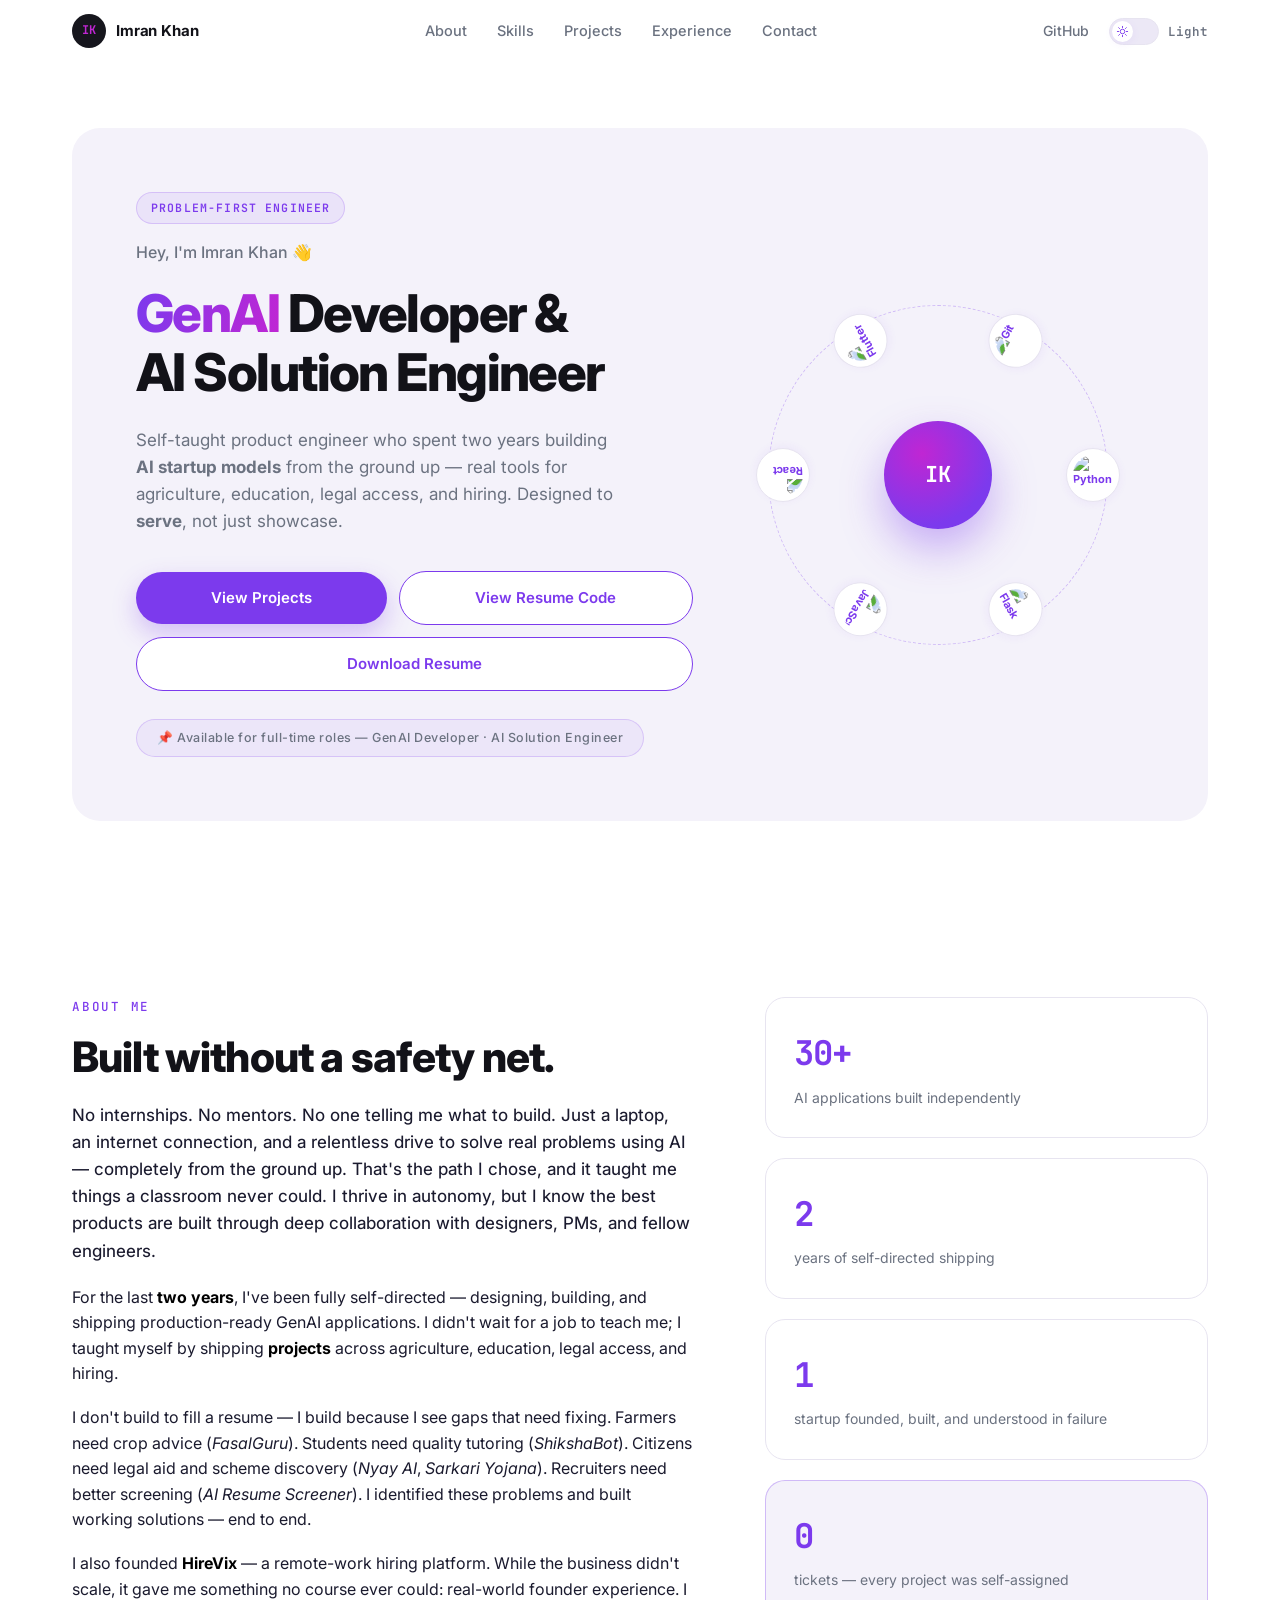
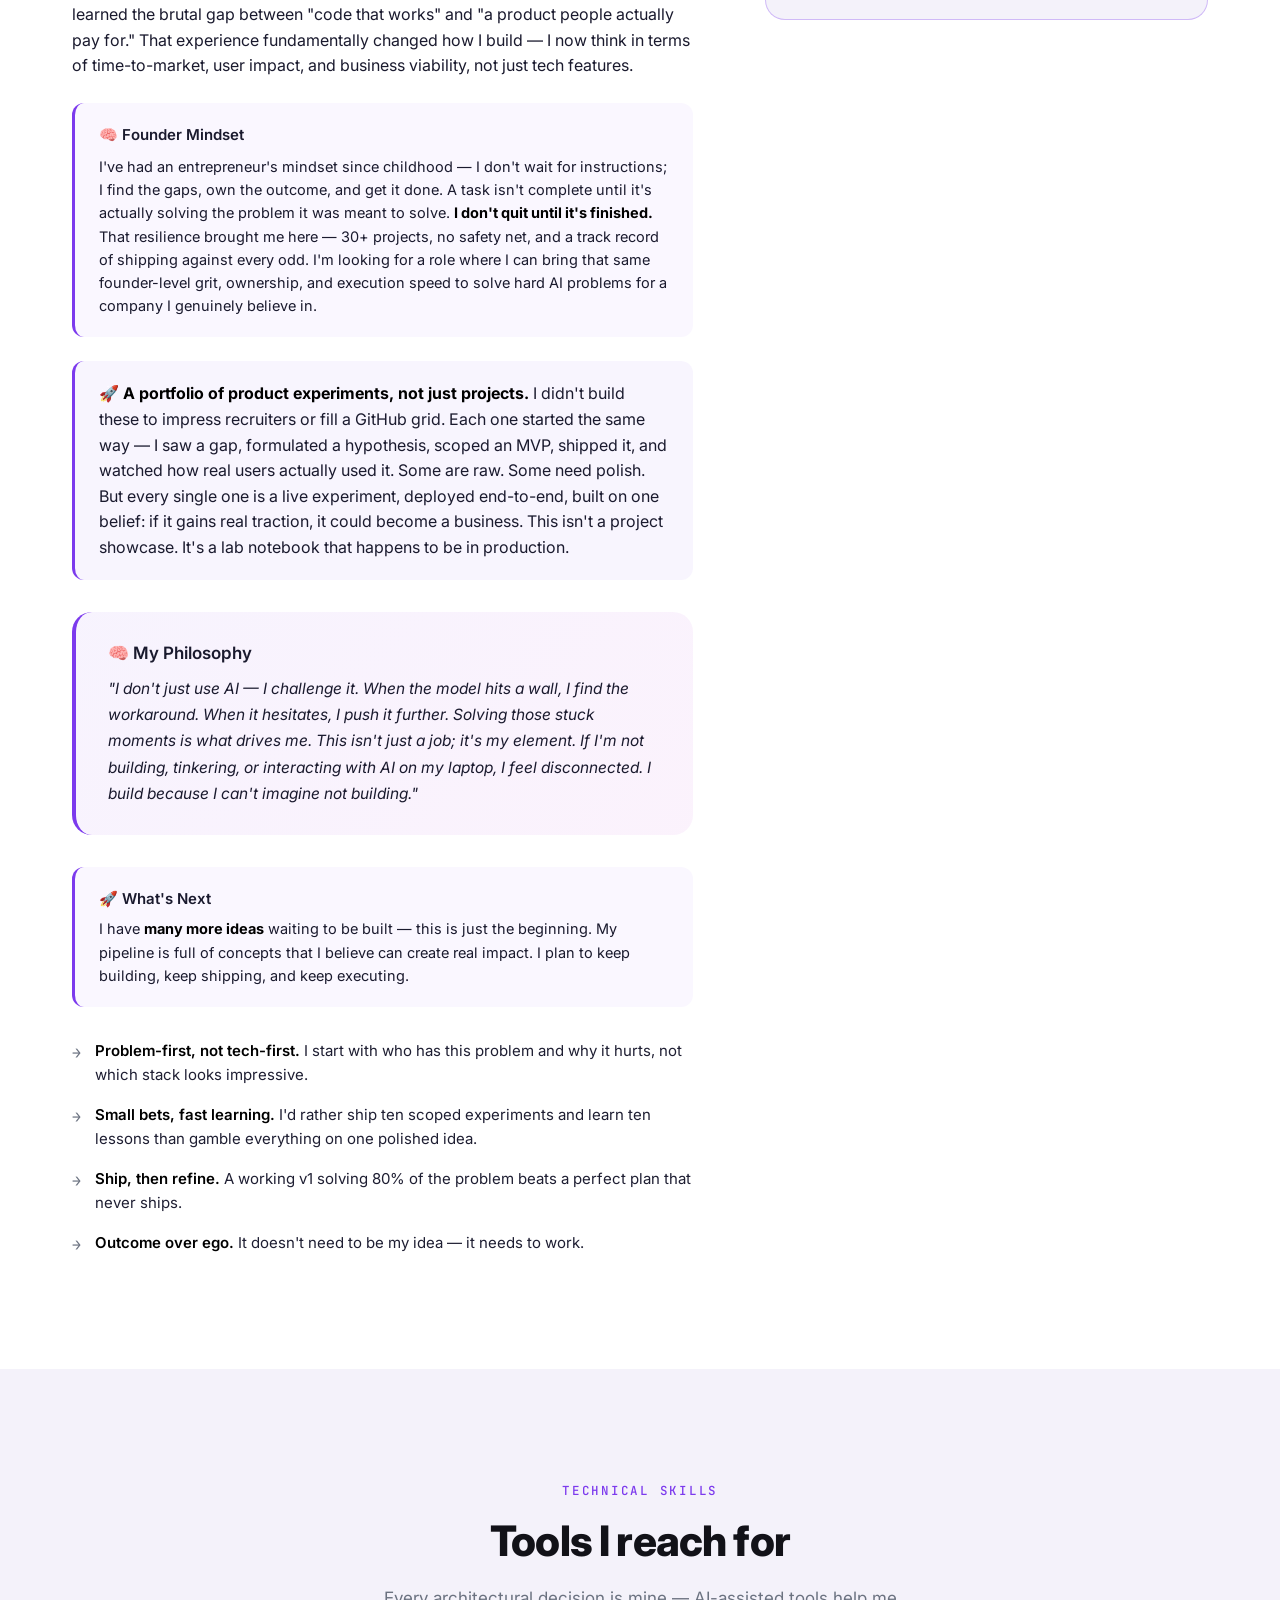
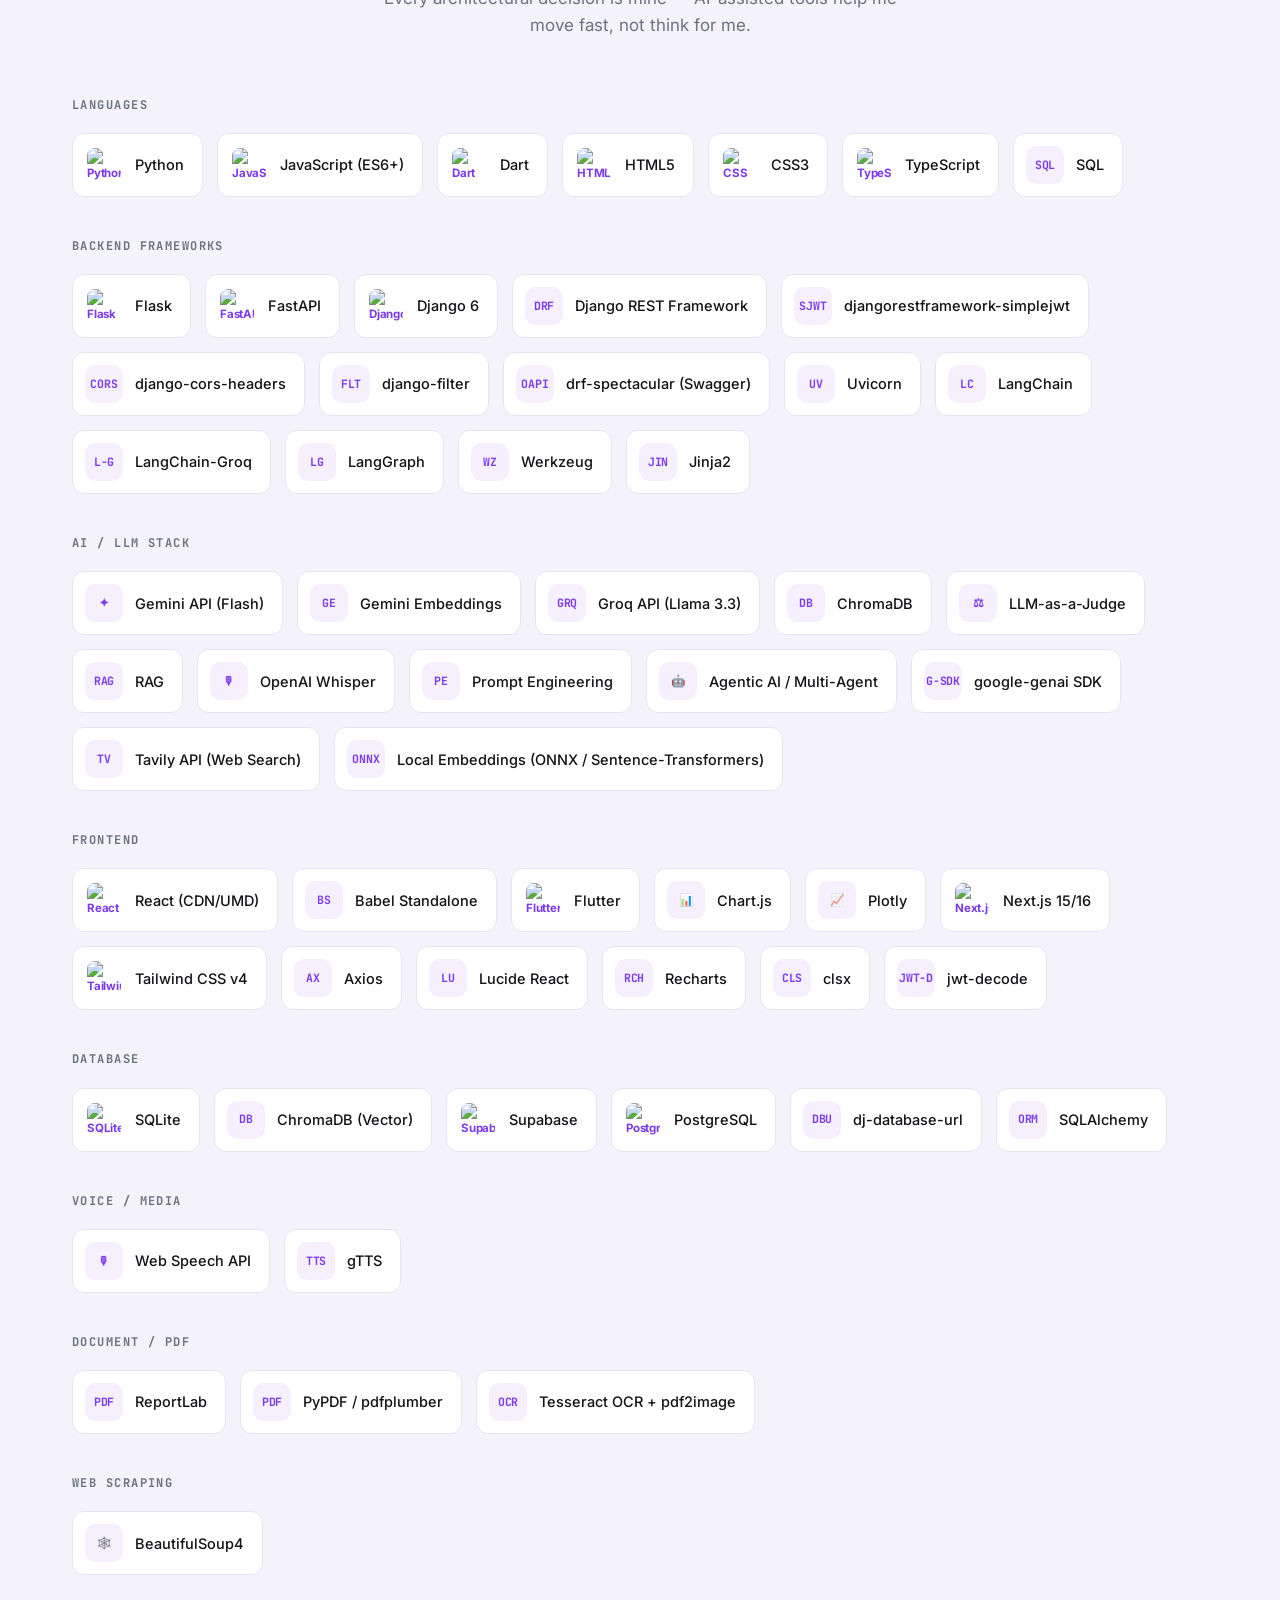
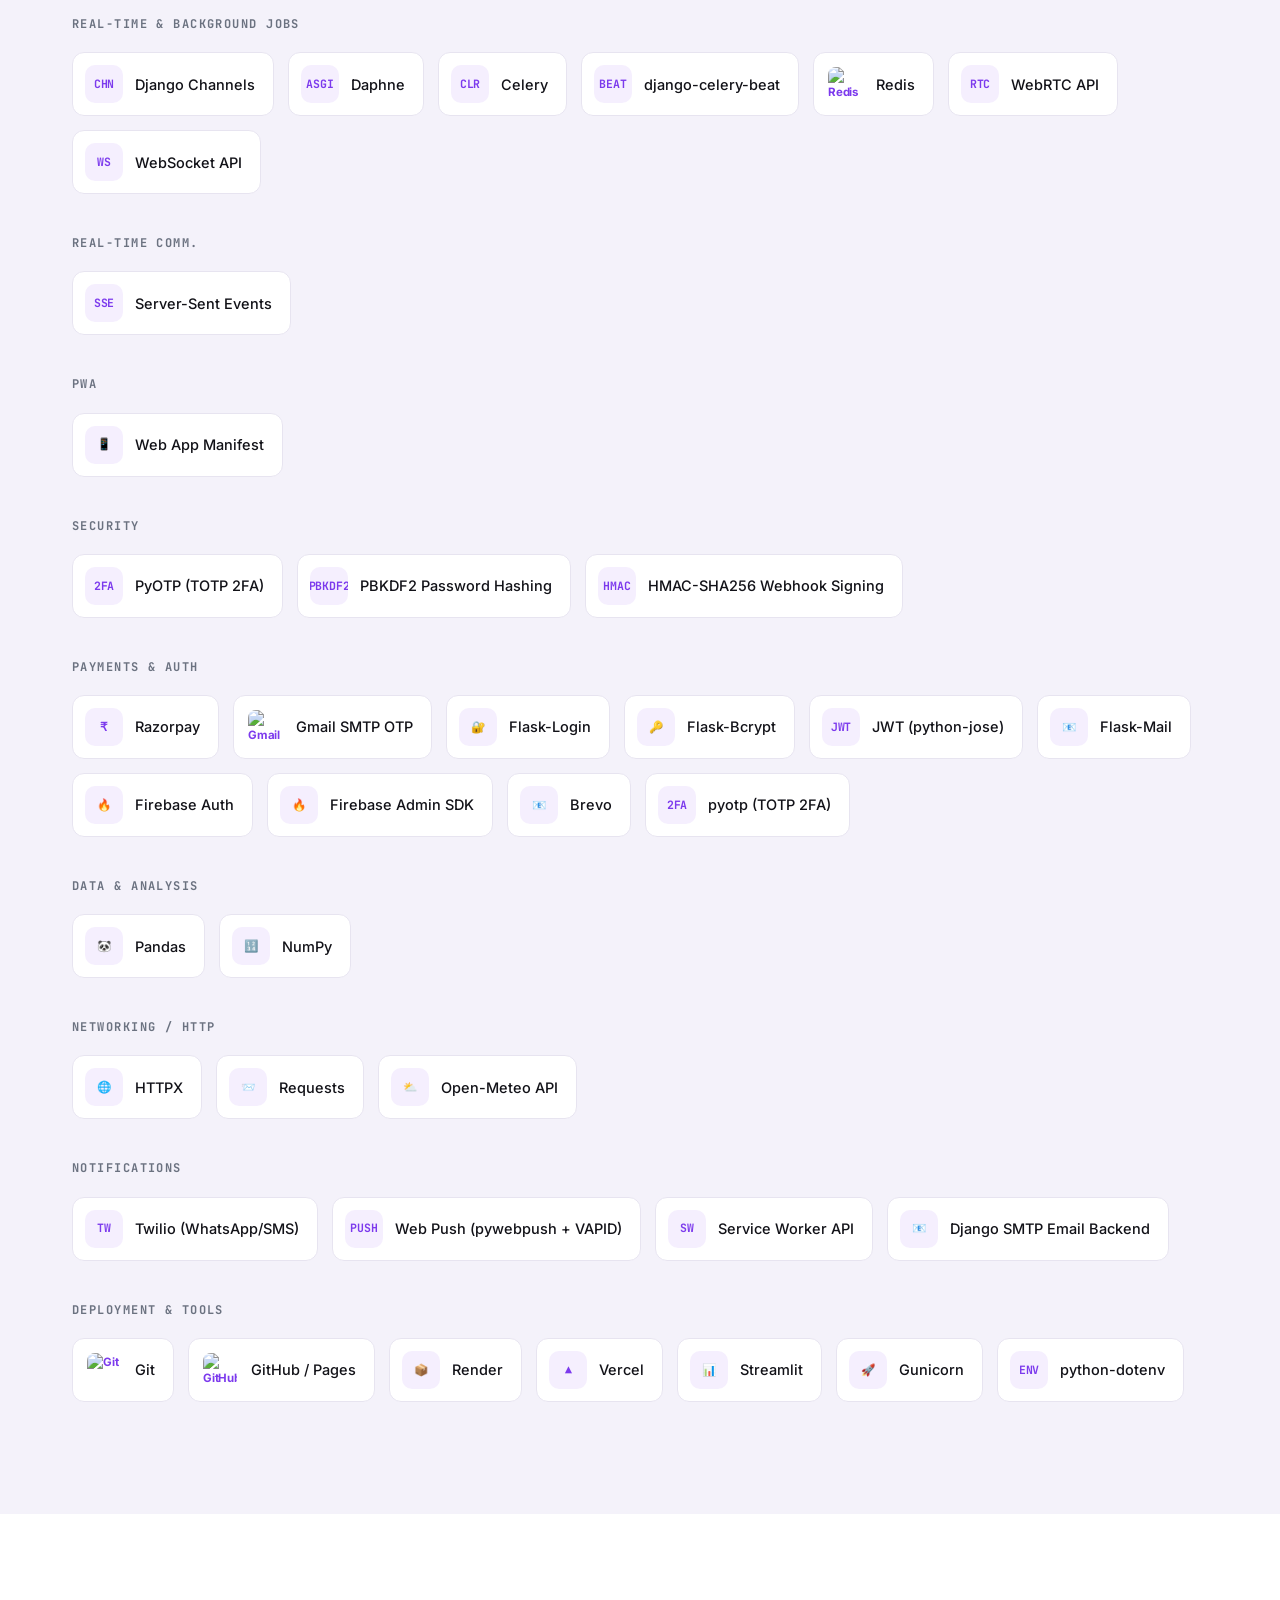
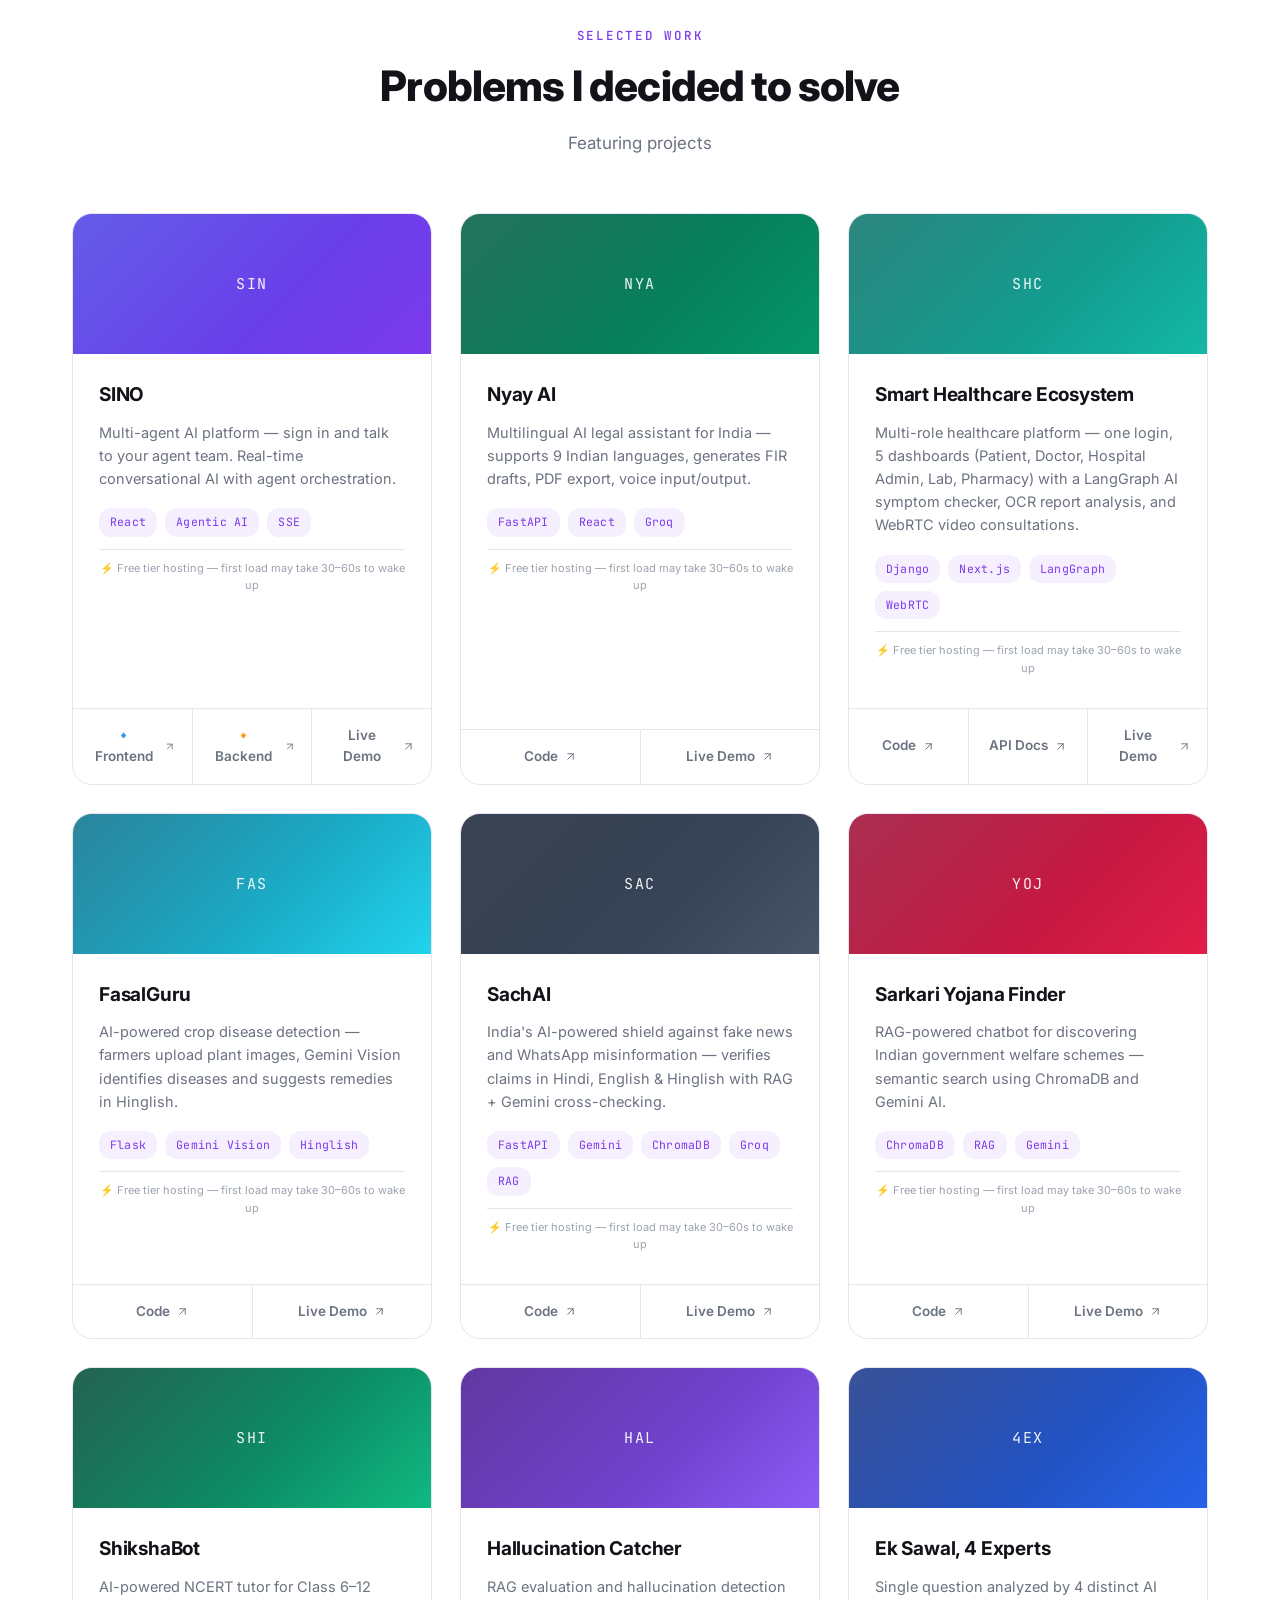
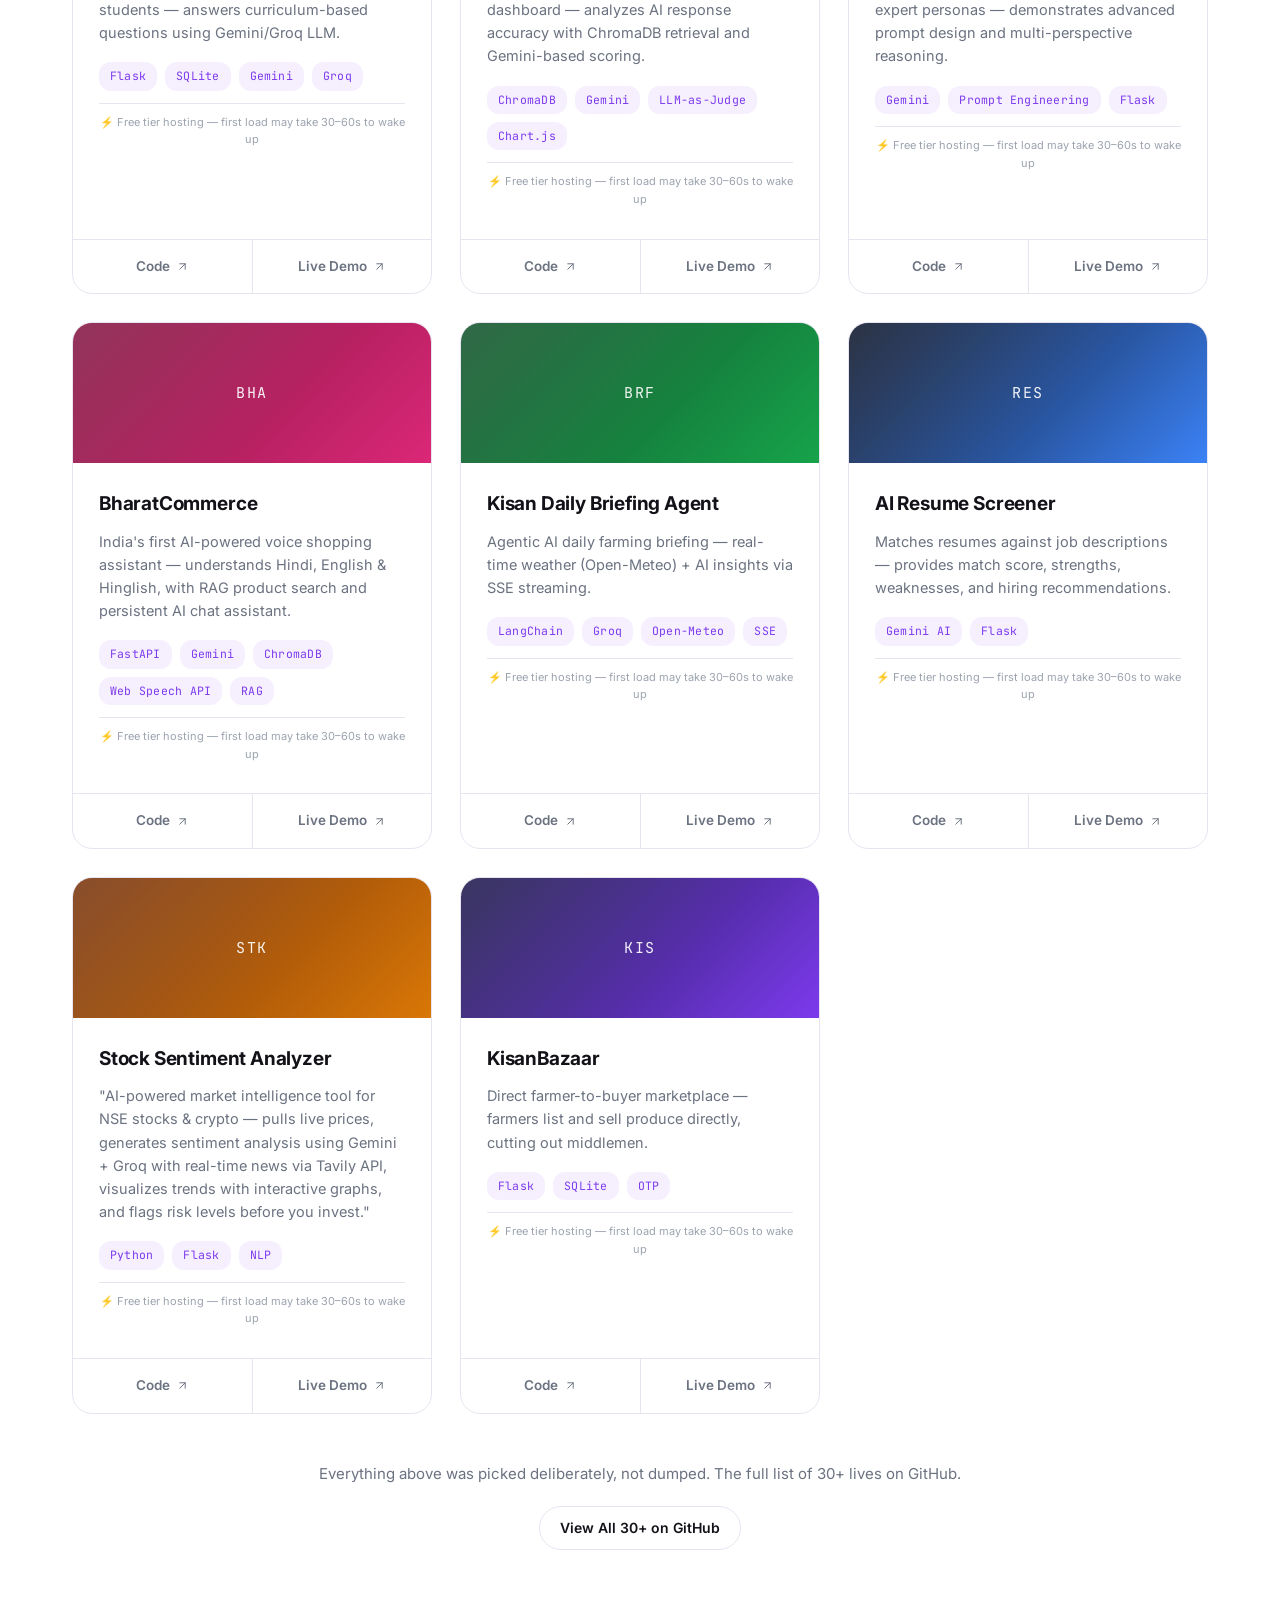
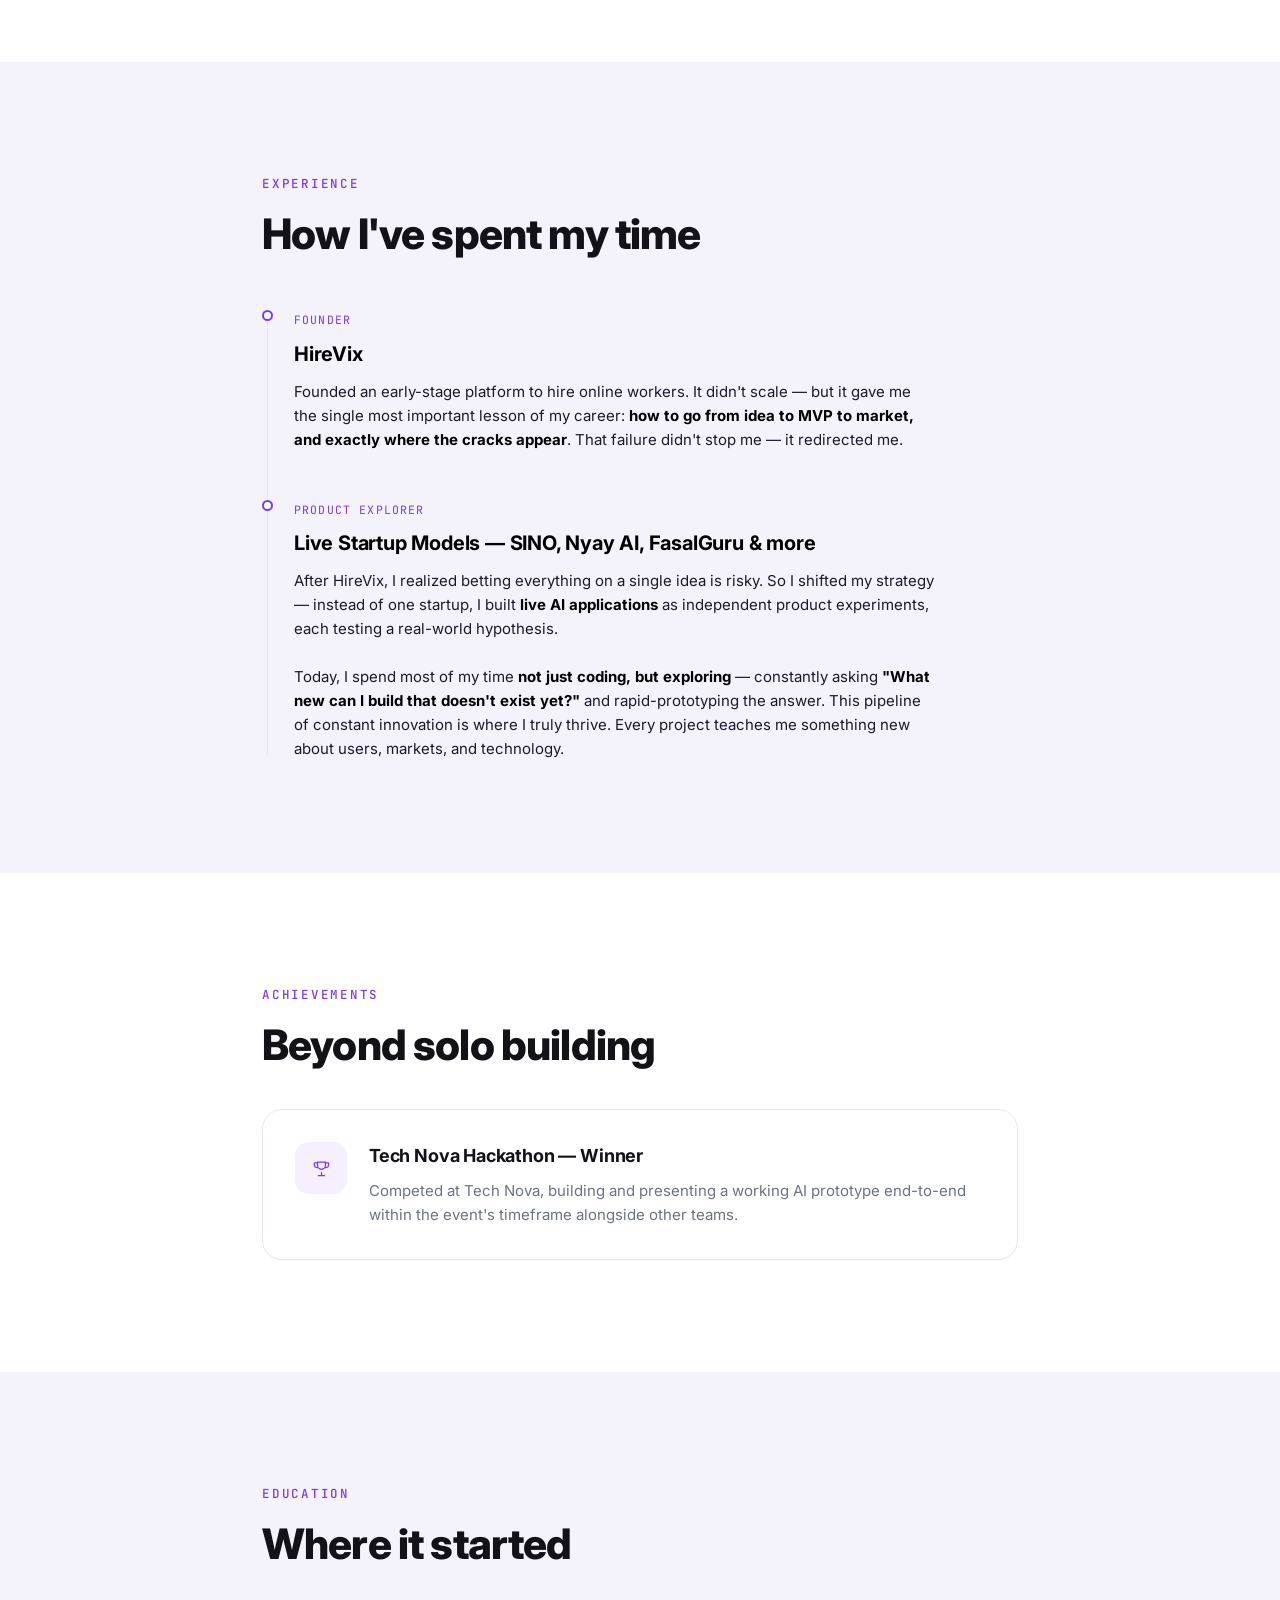
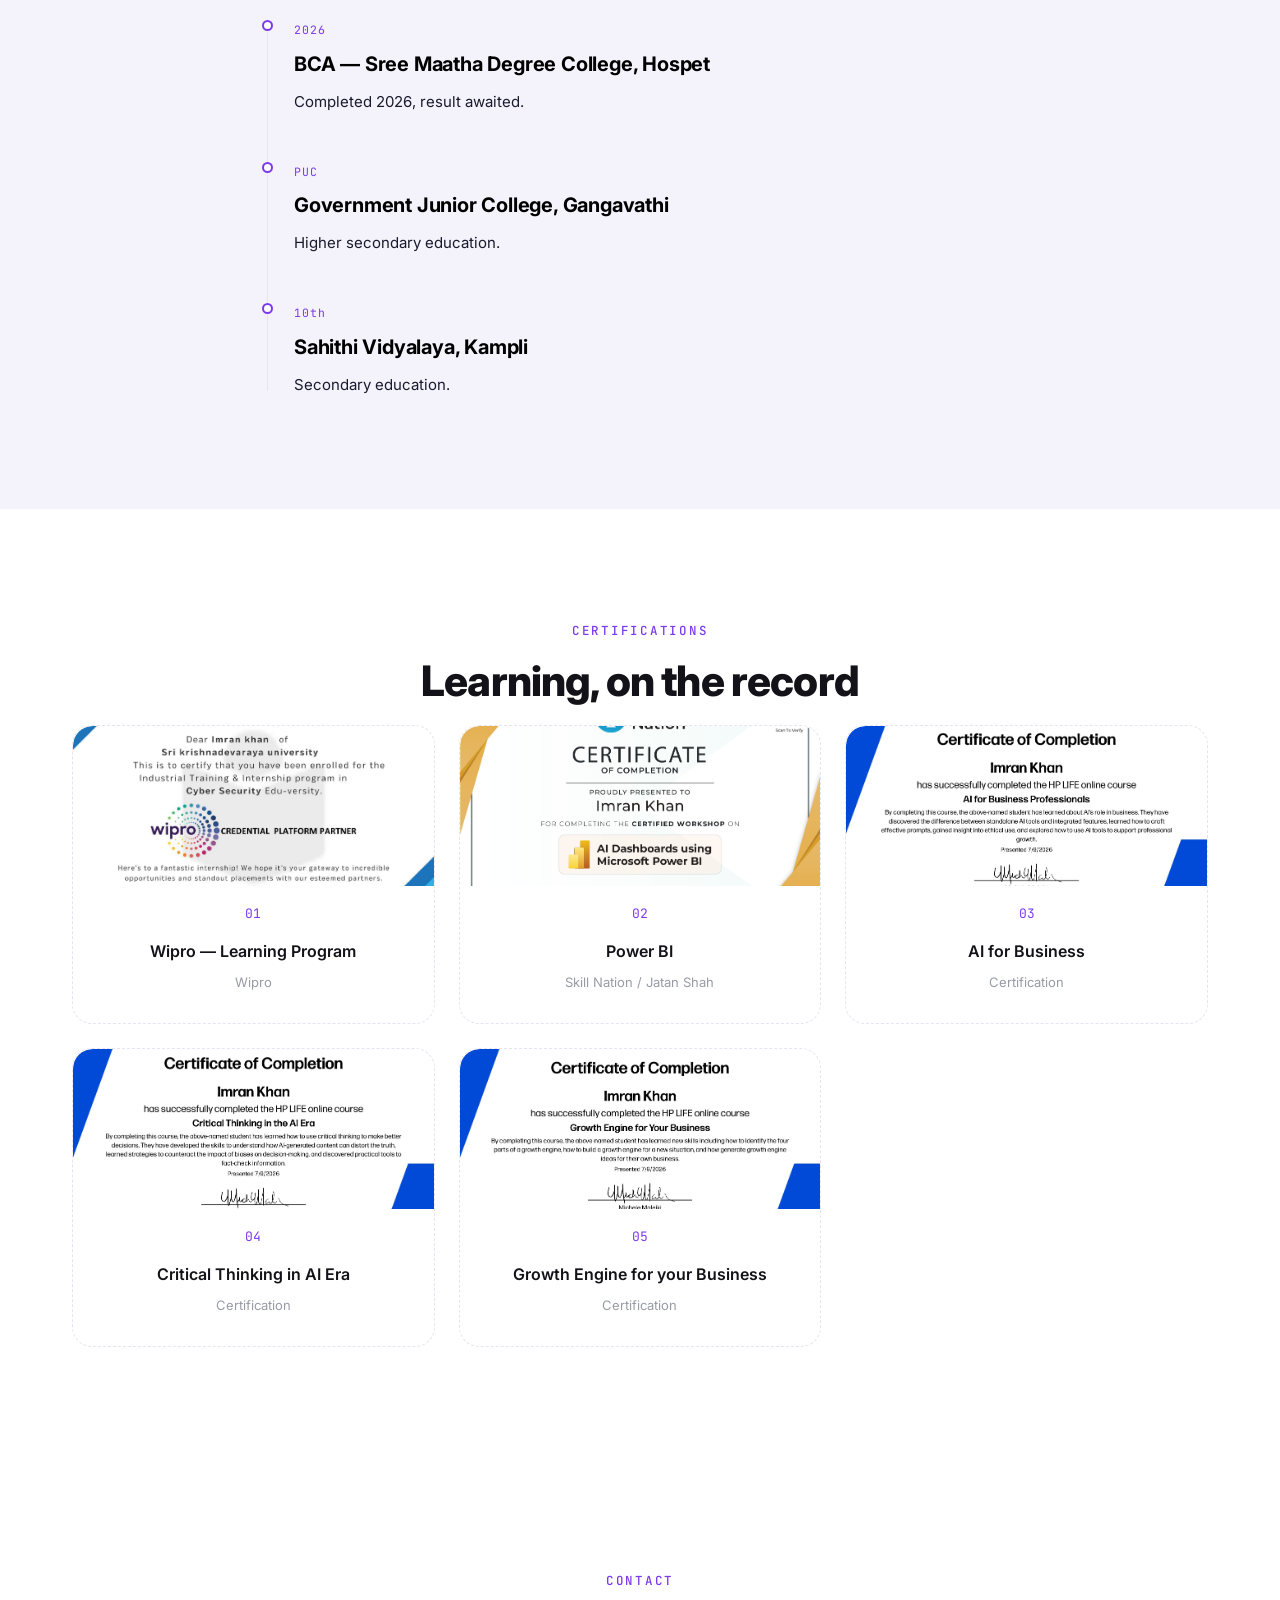
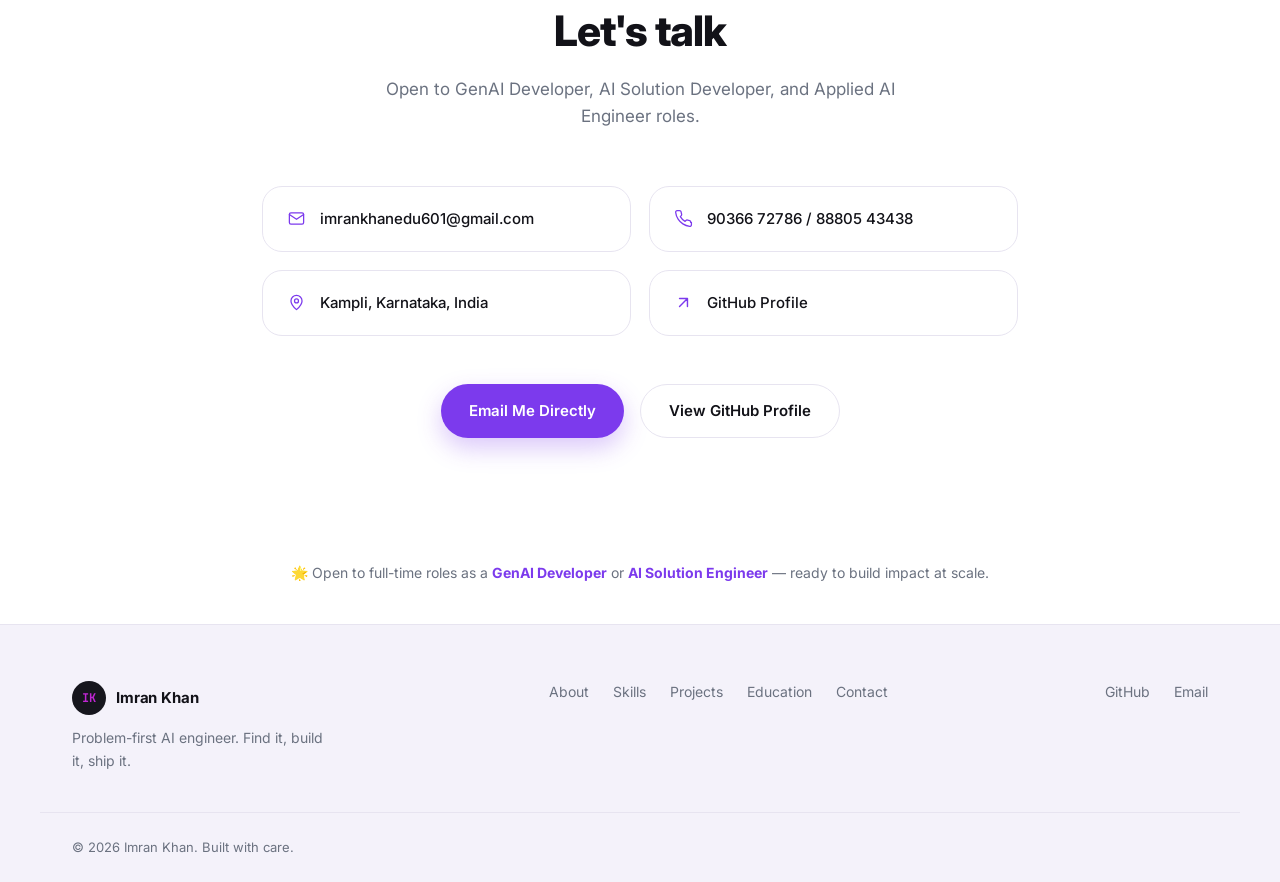
==== commit b0d4f971: "Split PostgreSQL from Supabase, add Security category, minor skill additions" ====
--- a/index.html
+++ b/index.html
@@ -360,7 +360,9 @@
         <div class="skill-tiles">
           <div class="skill-tile"><span class="skill-badge skill-badge-logo"><img src="https://skillicons.dev/icons?i=sqlite&theme=light" alt="SQLite" loading="lazy"></span><span class="skill-name">SQLite</span></div>
           <div class="skill-tile"><span class="skill-badge mono">DB</span><span class="skill-name">ChromaDB (Vector)</span></div>
-          <div class="skill-tile"><span class="skill-badge skill-badge-logo"><img src="https://skillicons.dev/icons?i=supabase&theme=light" alt="Supabase" loading="lazy"></span><span class="skill-name">Supabase (PostgreSQL)</span></div>
+          <div class="skill-tile"><span class="skill-badge skill-badge-logo"><img src="https://skillicons.dev/icons?i=supabase&theme=light" alt="Supabase" loading="lazy"></span><span class="skill-name">Supabase</span></div>
+          <div class="skill-tile"><span class="skill-badge skill-badge-logo"><img src="https://skillicons.dev/icons?i=postgres&theme=light" alt="PostgreSQL" loading="lazy"></span><span class="skill-name">PostgreSQL</span></div>
+          <div class="skill-tile"><span class="skill-badge mono">DBU</span><span class="skill-name">dj-database-url</span></div>
           <div class="skill-tile"><span class="skill-badge mono">ORM</span><span class="skill-name">SQLAlchemy</span></div>
         </div>
       </div>
@@ -417,6 +419,15 @@
       </div>
 
       <div class="skill-group reveal">
+  <h3 class="skill-group-title mono">SECURITY</h3>
+  <div class="skill-tiles">
+    <div class="skill-tile"><span class="skill-badge mono">2FA</span><span class="skill-name">PyOTP (TOTP 2FA)</span></div>
+    <div class="skill-tile"><span class="skill-badge mono">PBKDF2</span><span class="skill-name">PBKDF2 Password Hashing</span></div>
+    <div class="skill-tile"><span class="skill-badge mono">HMAC</span><span class="skill-name">HMAC-SHA256 Webhook Signing</span></div>
+  </div>
+</div>
+
+      <div class="skill-group reveal">
         <h3 class="skill-group-title mono">PAYMENTS &amp; AUTH</h3>
         <div class="skill-tiles">
           <div class="skill-tile"><span class="skill-badge mono">₹</span><span class="skill-name">Razorpay</span></div>
@@ -455,6 +466,7 @@
     <div class="skill-tile"><span class="skill-badge mono">TW</span><span class="skill-name">Twilio (WhatsApp/SMS)</span></div>
     <div class="skill-tile"><span class="skill-badge mono">PUSH</span><span class="skill-name">Web Push (pywebpush + VAPID)</span></div>
     <div class="skill-tile"><span class="skill-badge mono">SW</span><span class="skill-name">Service Worker API</span></div>
+    <div class="skill-tile"><span class="skill-badge mono">📧</span><span class="skill-name">Django SMTP Email Backend</span></div>
       </div>
      </div>
 
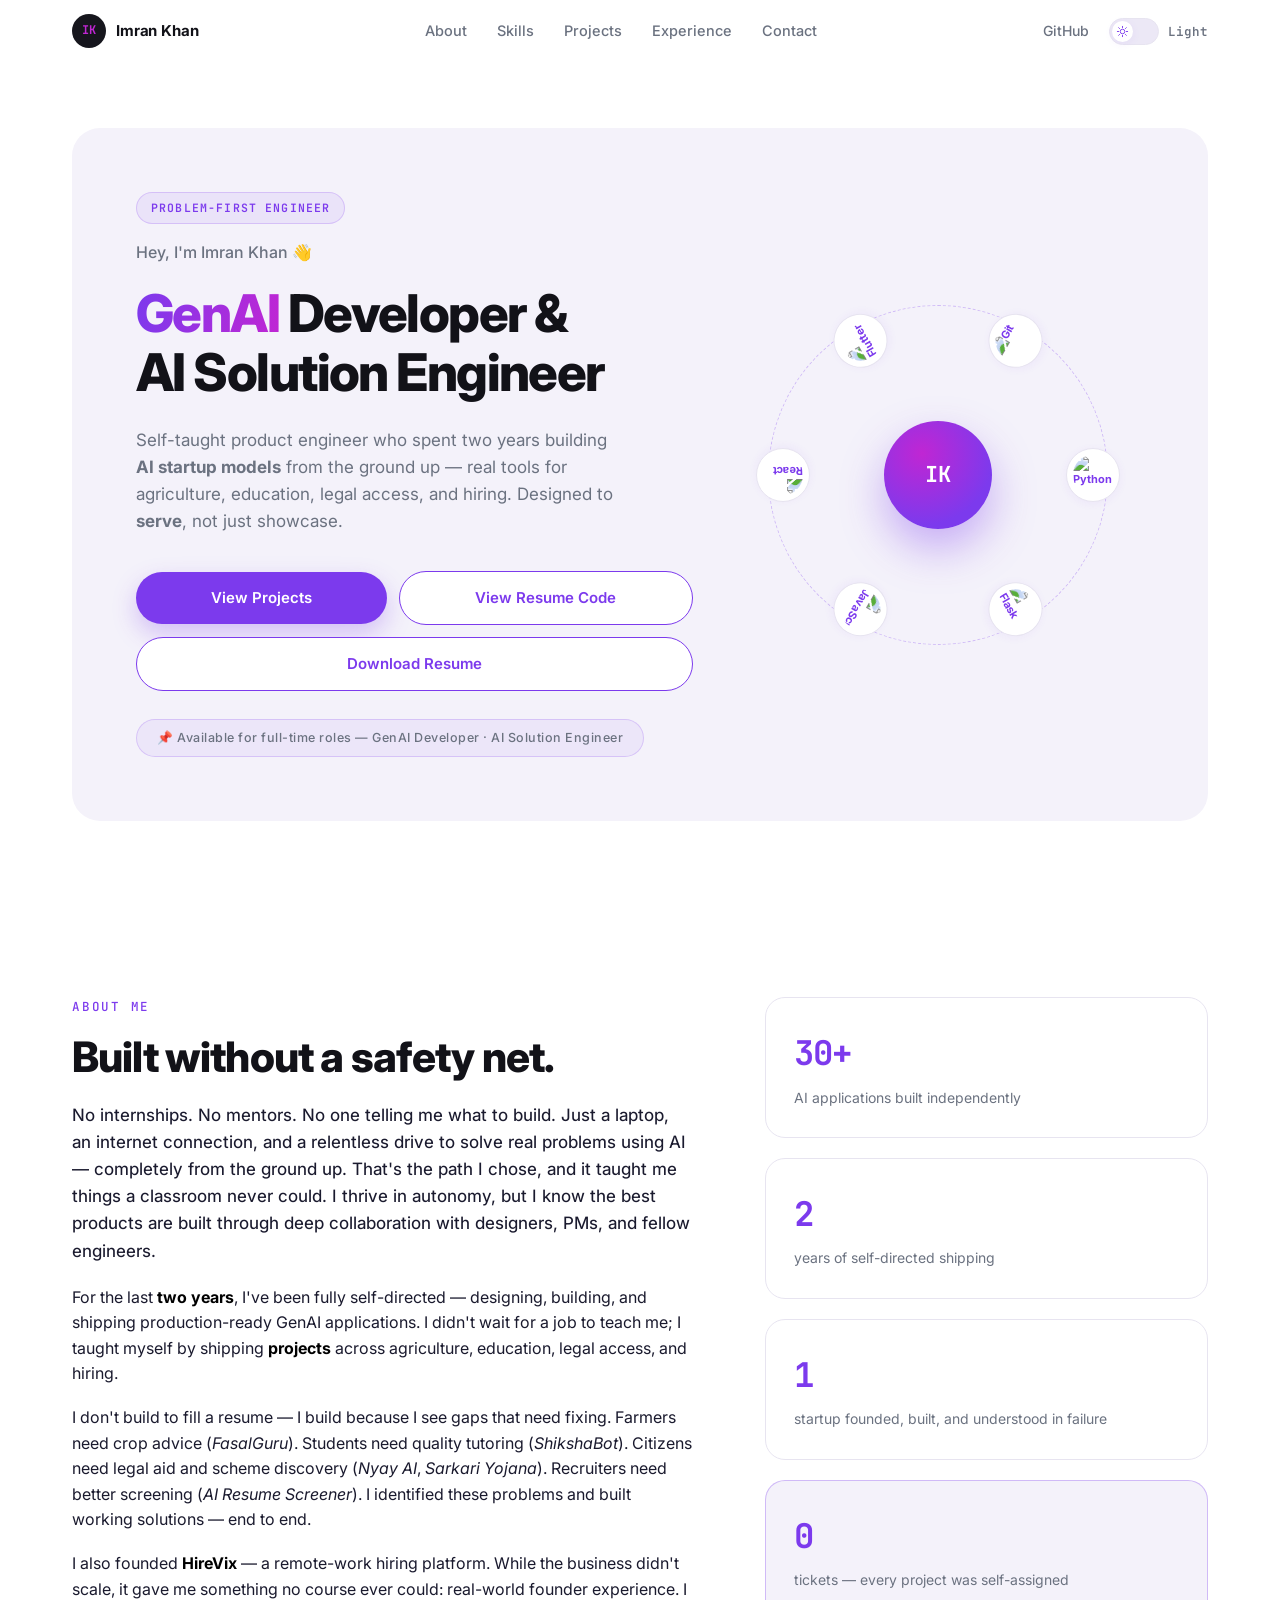
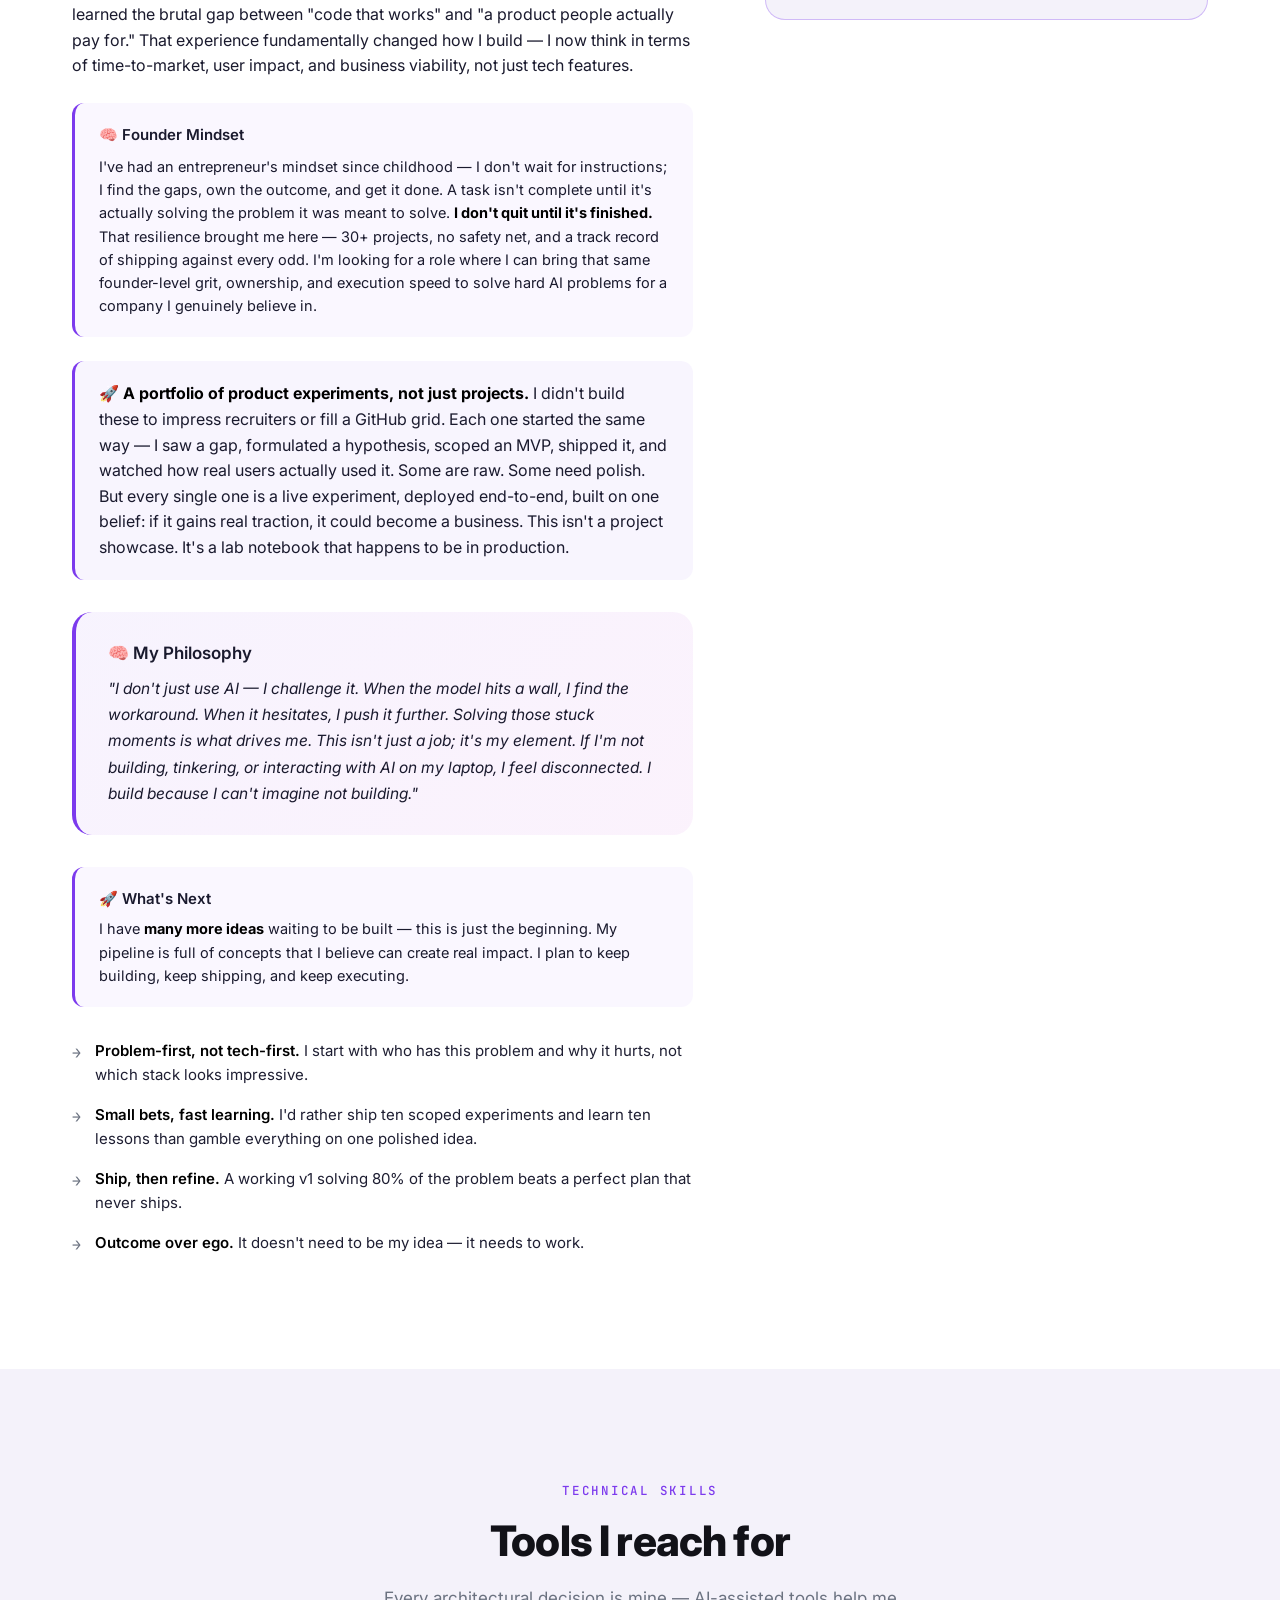
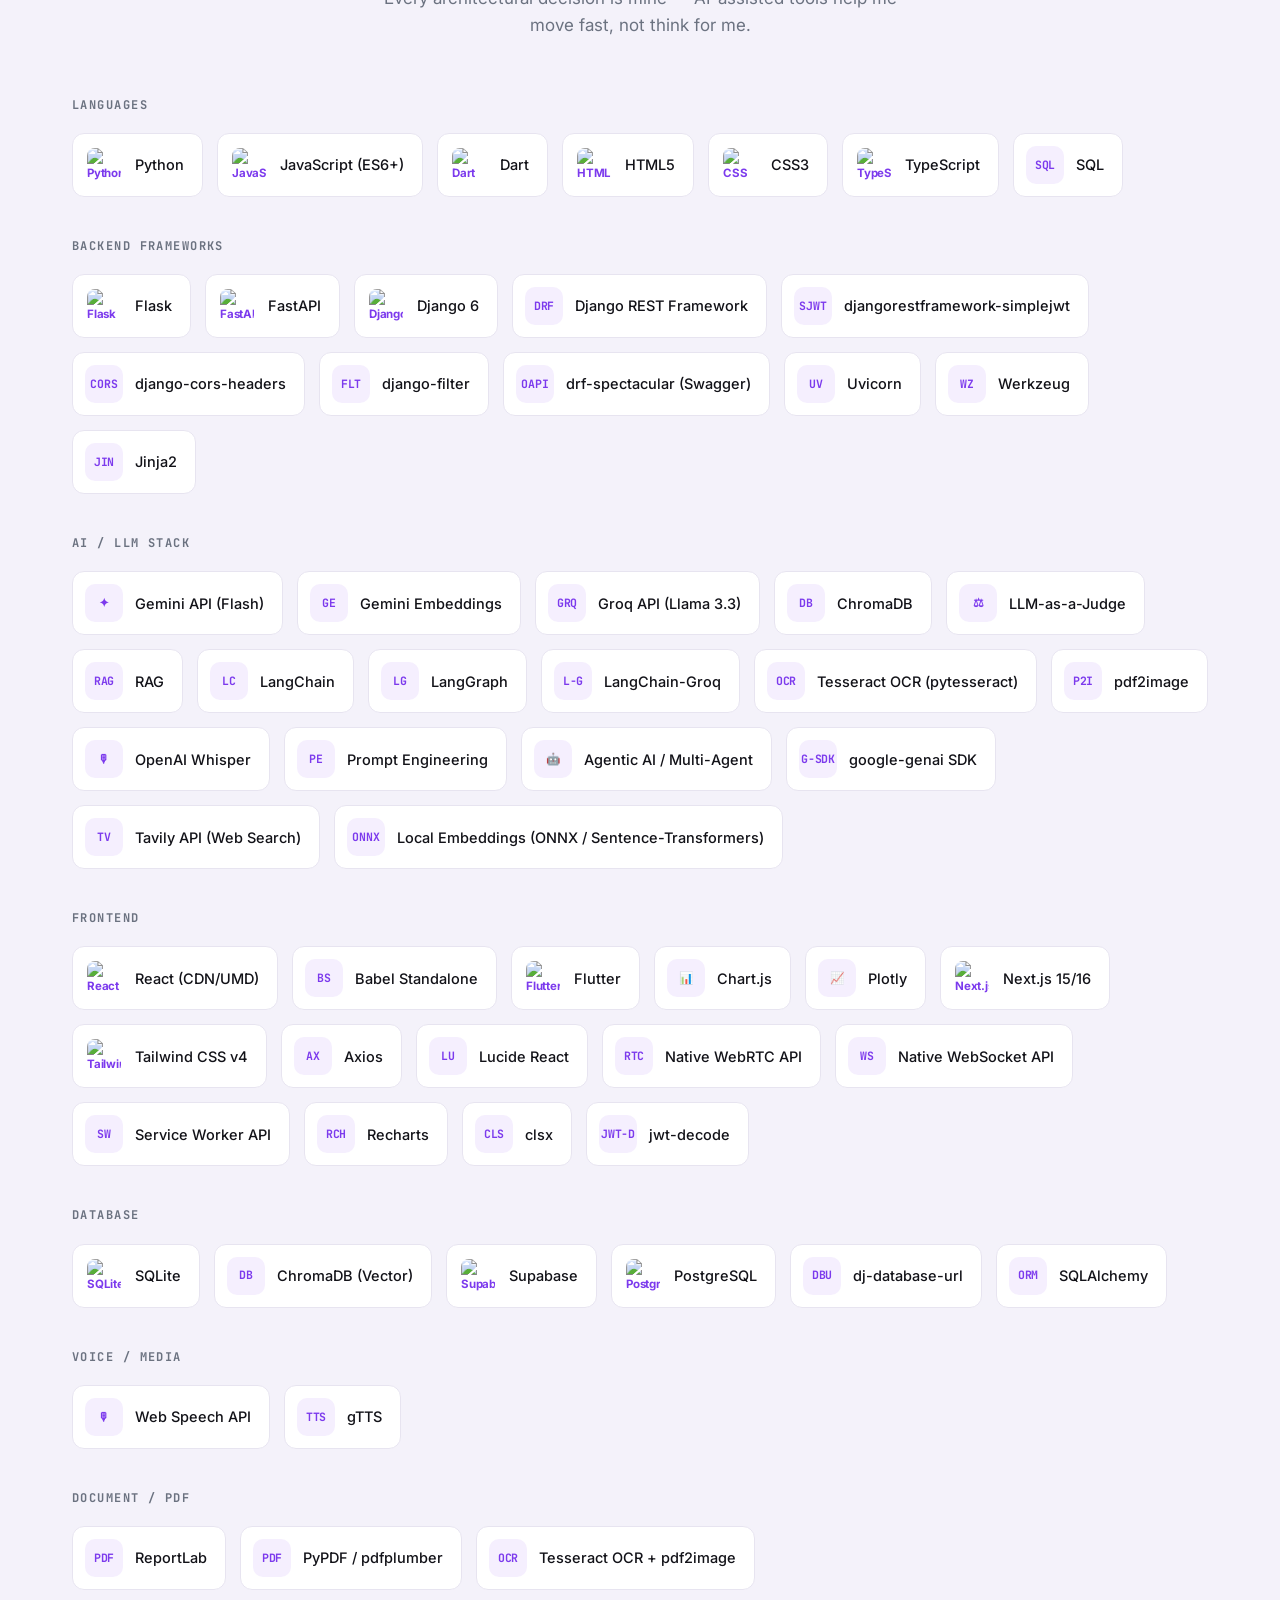
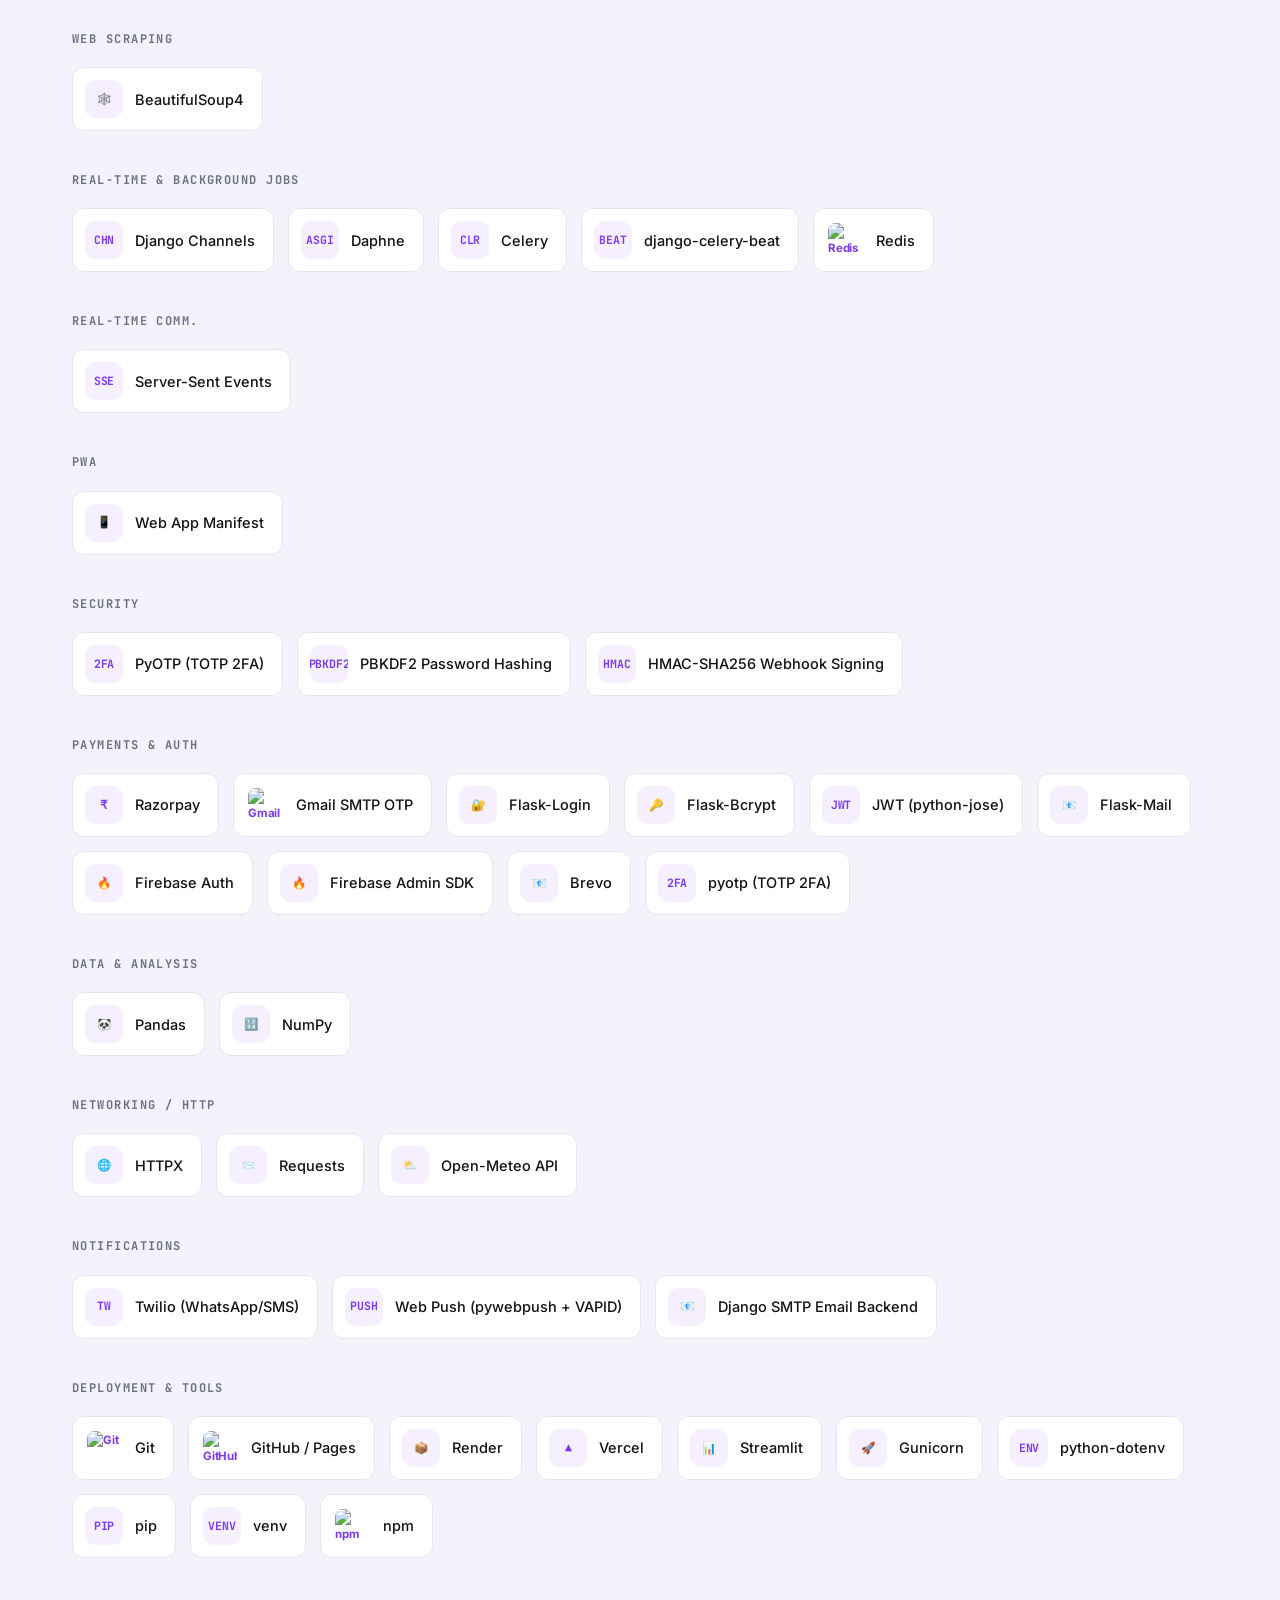
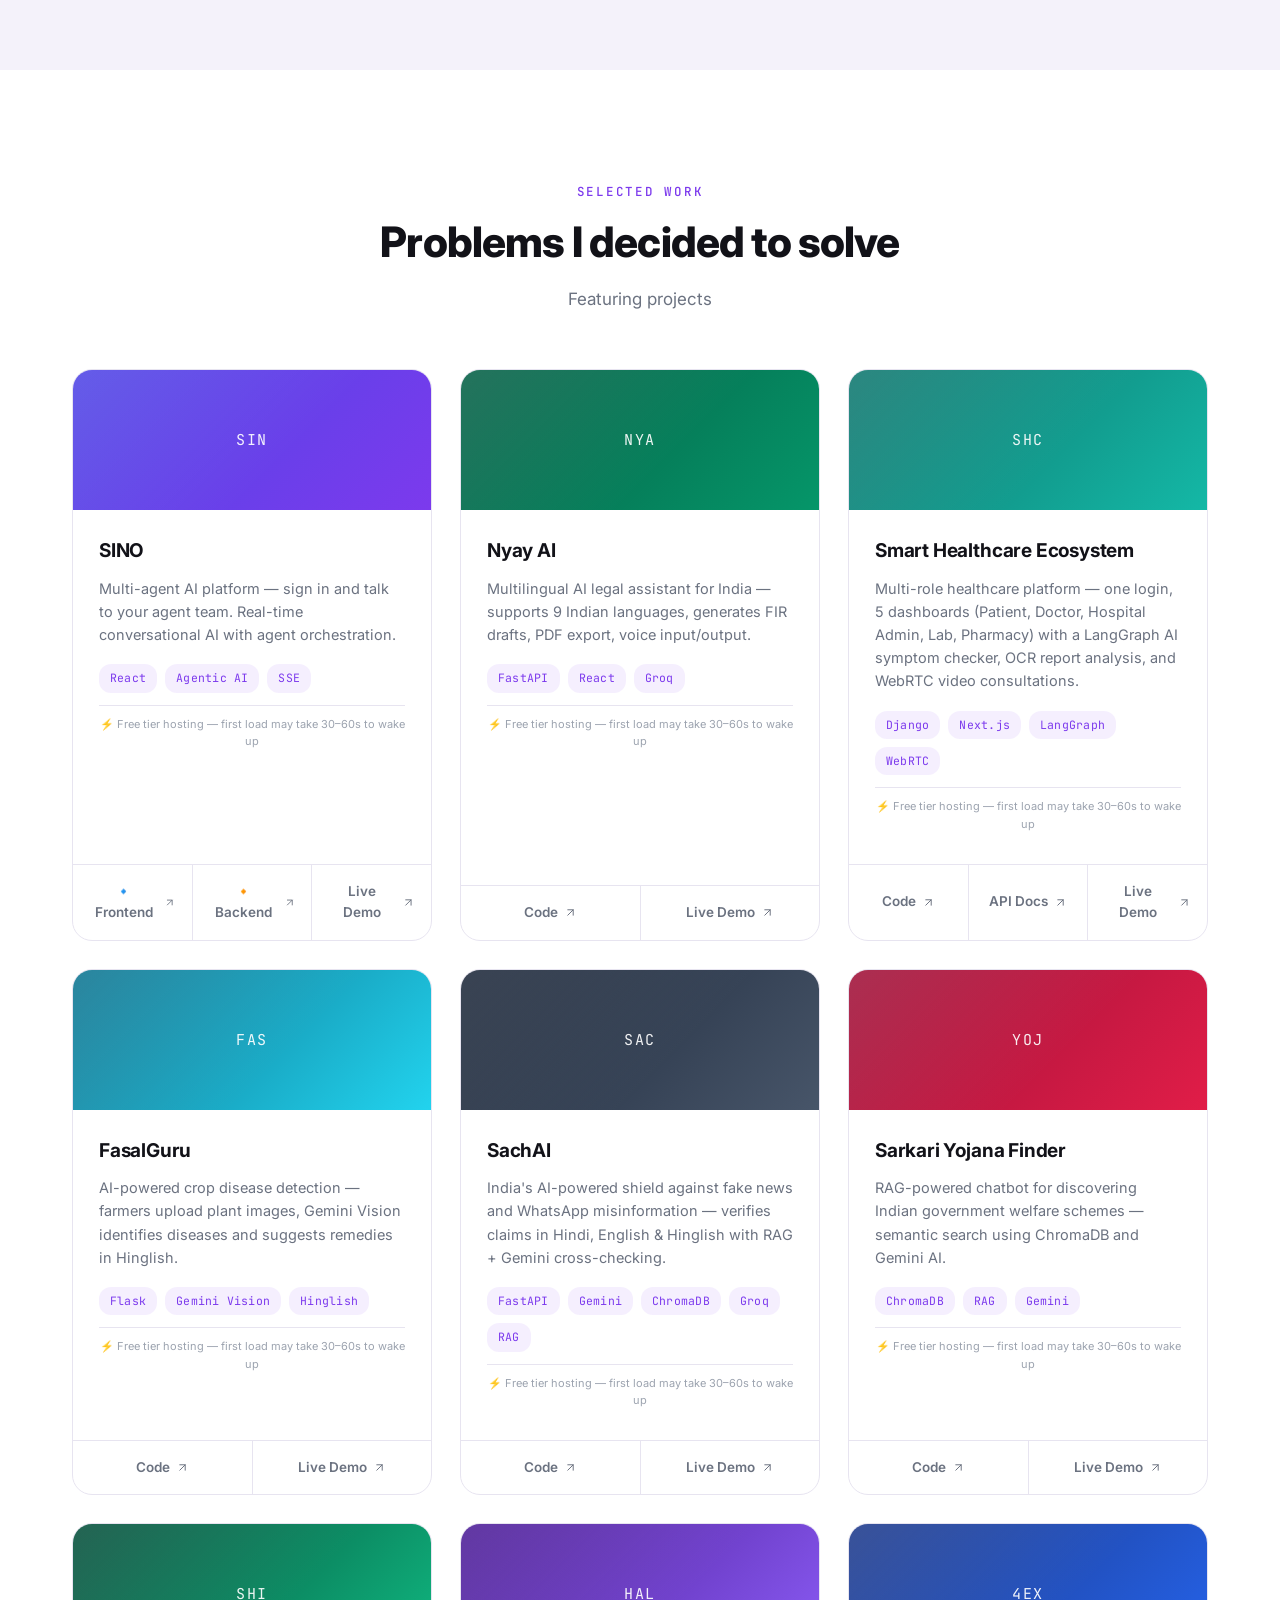
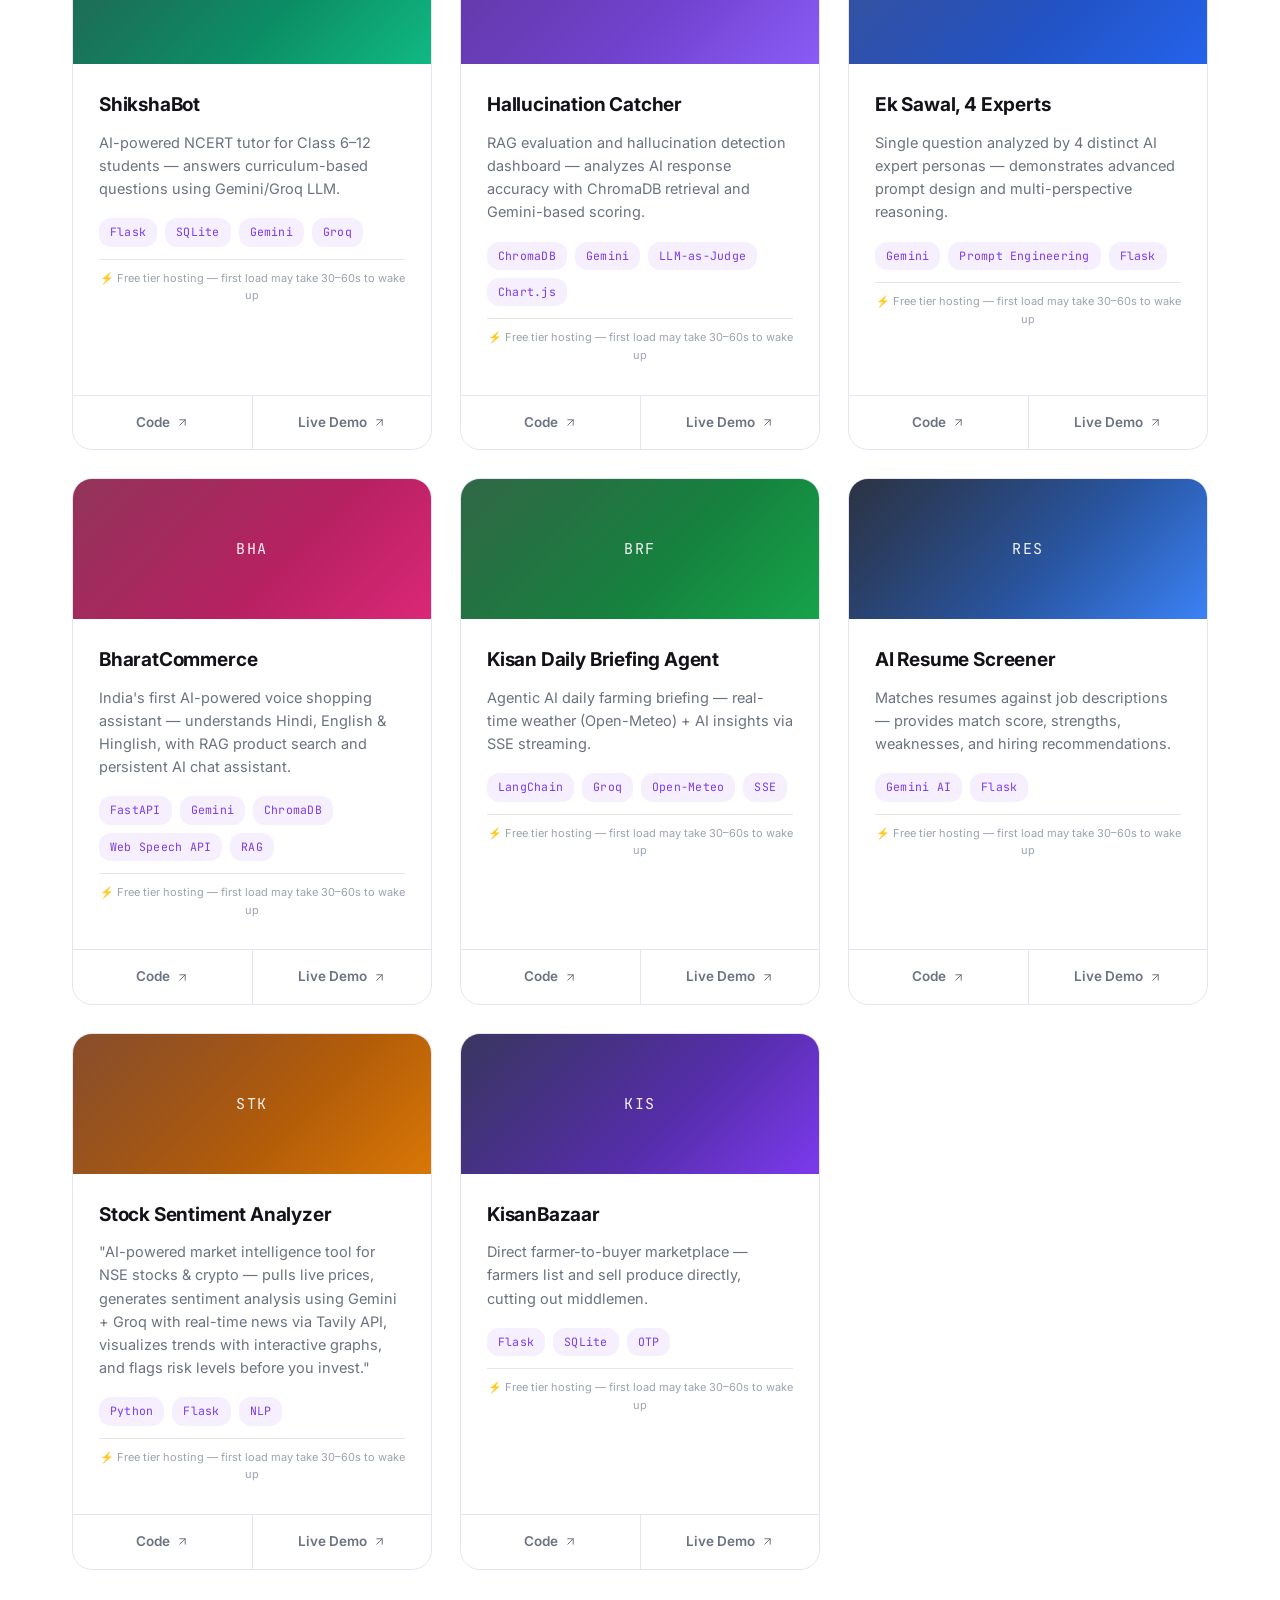
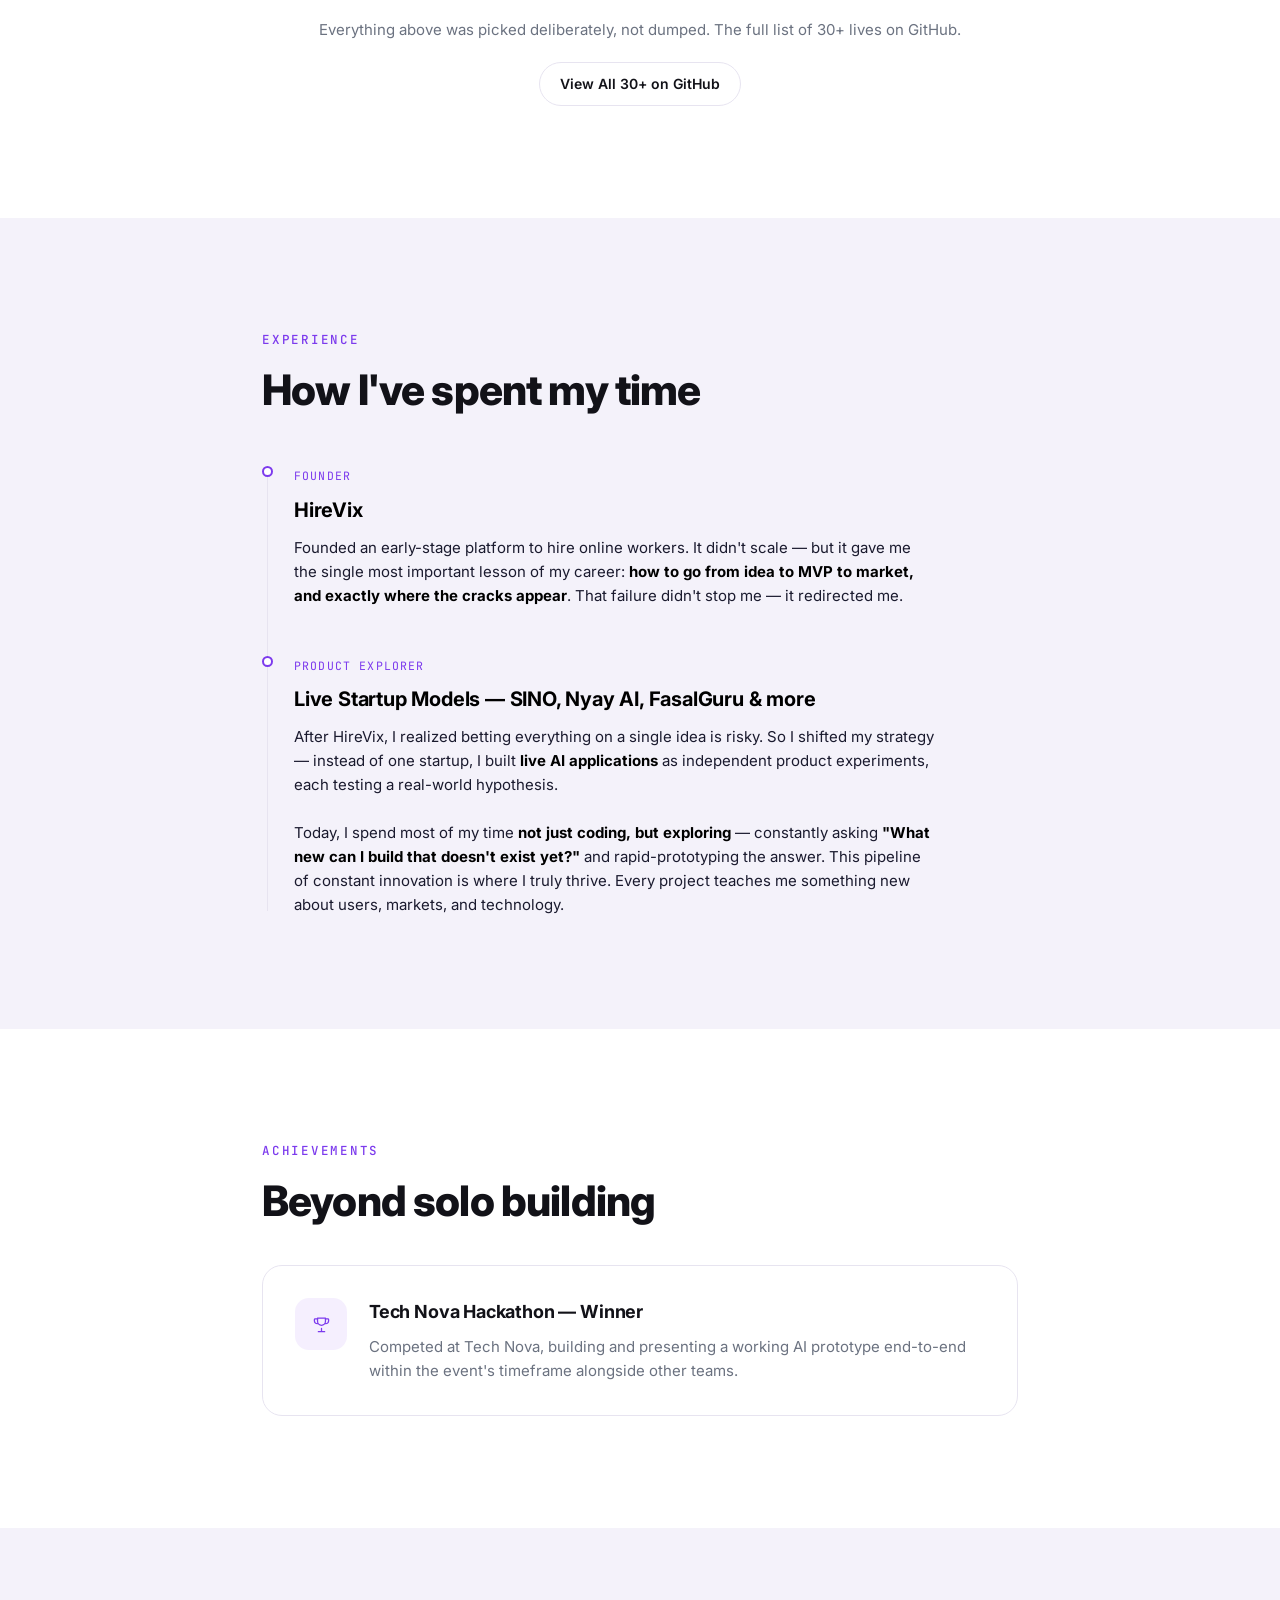
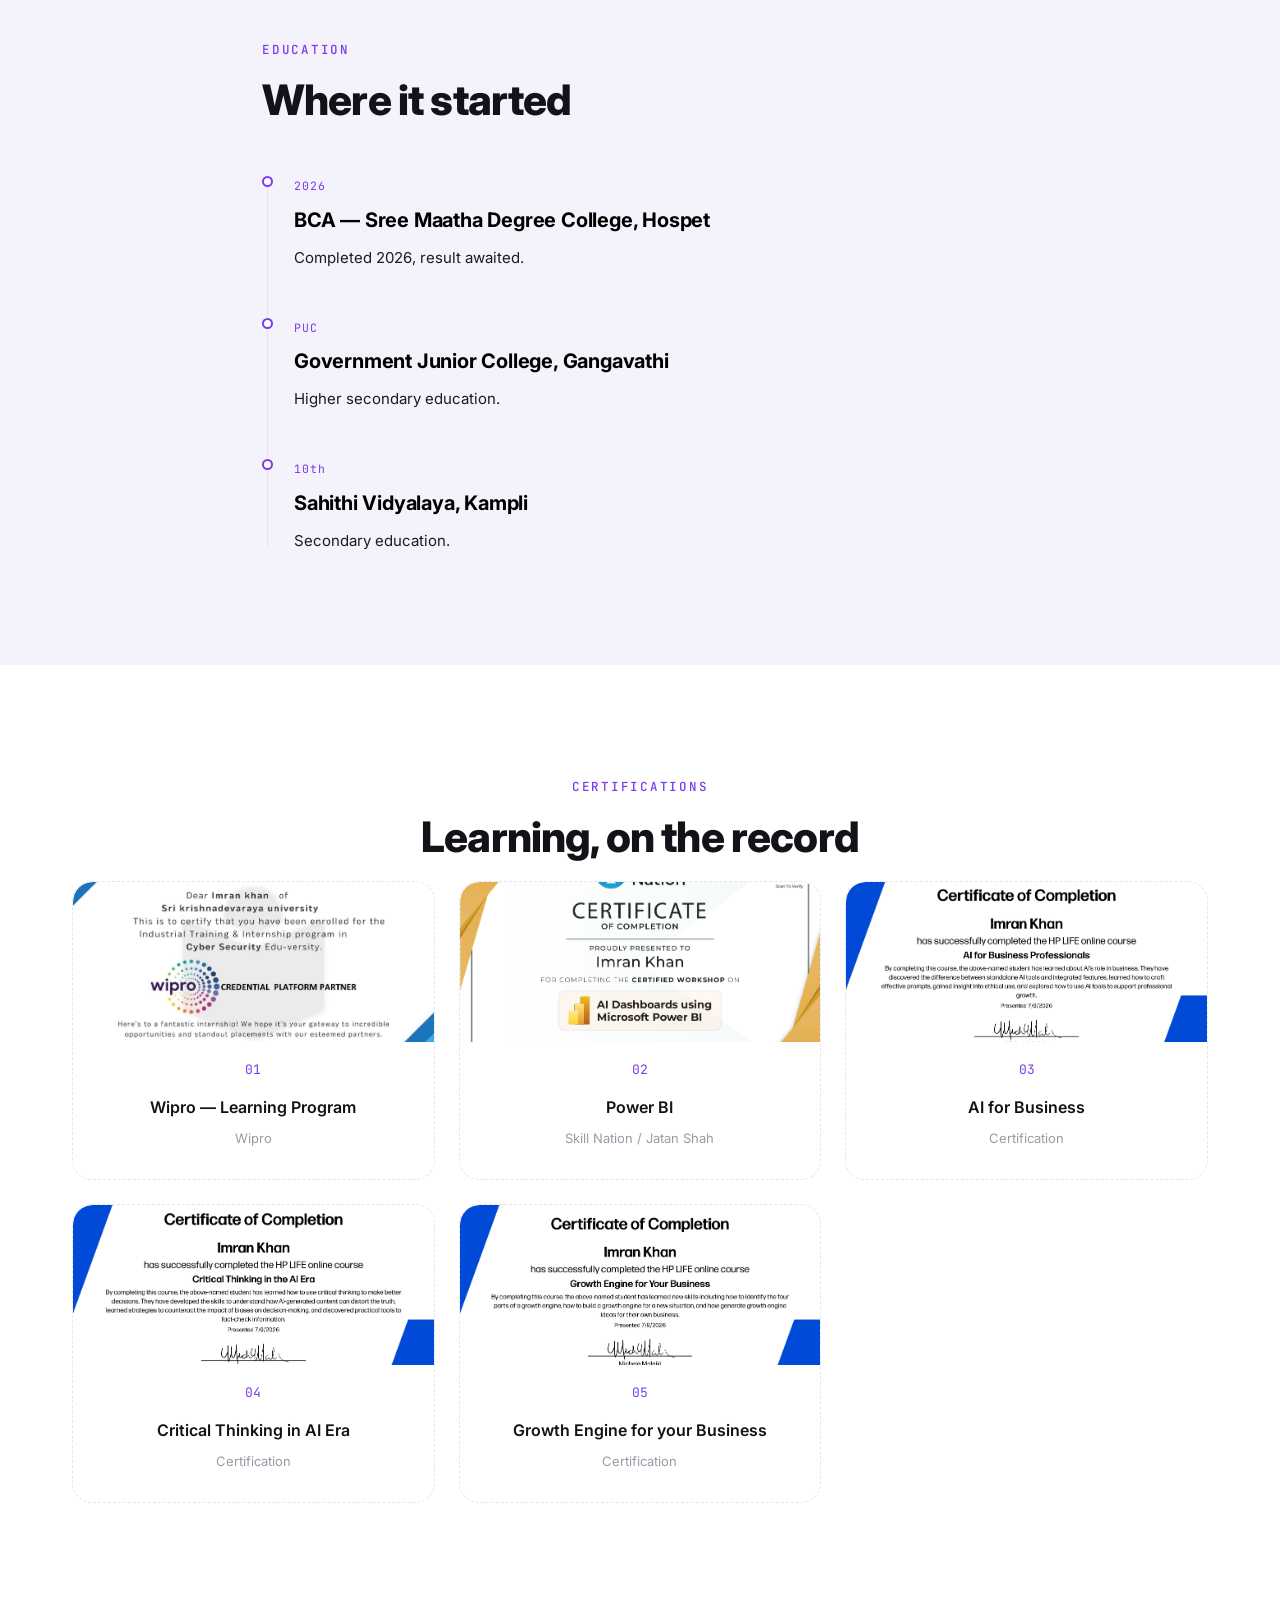
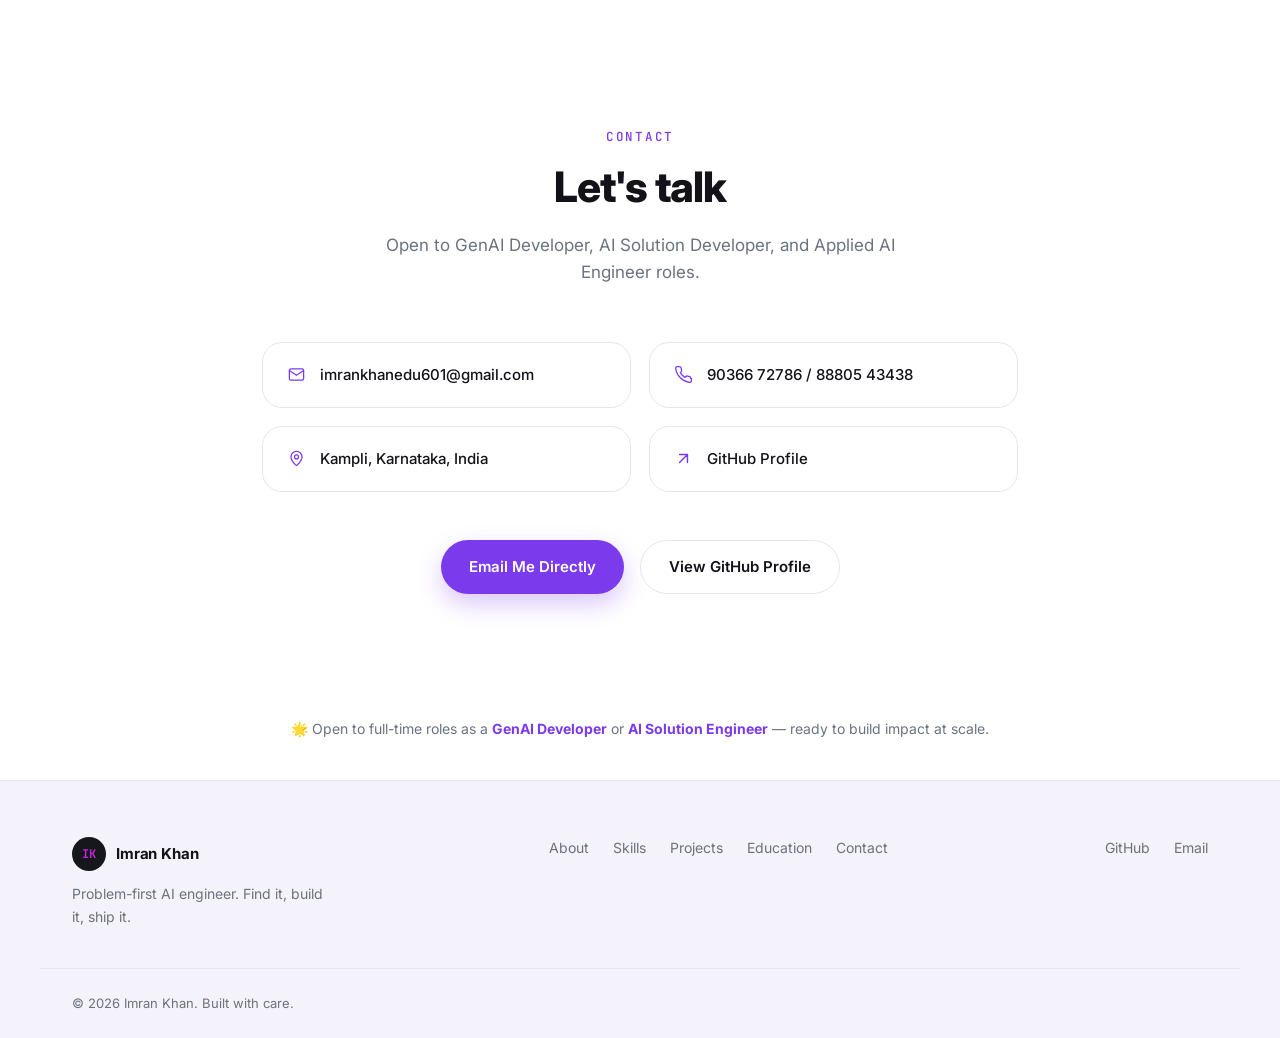
==== commit 7aeba148: "Reorganize AI/LLM and Frontend skill categories, add pip/venv/npm" ====
--- a/index.html
+++ b/index.html
@@ -311,9 +311,6 @@
           <div class="skill-tile"><span class="skill-badge mono">FLT</span><span class="skill-name">django-filter</span></div>
           <div class="skill-tile"><span class="skill-badge mono">OAPI</span><span class="skill-name">drf-spectacular (Swagger)</span></div>
           <div class="skill-tile"><span class="skill-badge mono">UV</span><span class="skill-name">Uvicorn</span></div>
-          <div class="skill-tile"><span class="skill-badge mono">LC</span><span class="skill-name">LangChain</span></div>
-          <div class="skill-tile"><span class="skill-badge mono">L-G</span><span class="skill-name">LangChain-Groq</span></div>
-          <div class="skill-tile"><span class="skill-badge mono">LG</span><span class="skill-name">LangGraph</span></div>
           <div class="skill-tile"><span class="skill-badge mono">WZ</span><span class="skill-name">Werkzeug</span></div>
           <div class="skill-tile"><span class="skill-badge mono">JIN</span><span class="skill-name">Jinja2</span></div>
         </div>
@@ -328,6 +325,11 @@
           <div class="skill-tile"><span class="skill-badge mono">DB</span><span class="skill-name">ChromaDB</span></div>
           <div class="skill-tile"><span class="skill-badge mono">⚖</span><span class="skill-name">LLM-as-a-Judge</span></div>
           <div class="skill-tile"><span class="skill-badge mono">RAG</span><span class="skill-name">RAG</span></div>
+          <div class="skill-tile"><span class="skill-badge mono">LC</span><span class="skill-name">LangChain</span></div>
+          <div class="skill-tile"><span class="skill-badge mono">LG</span><span class="skill-name">LangGraph</span></div>
+          <div class="skill-tile"><span class="skill-badge mono">L-G</span><span class="skill-name">LangChain-Groq</span></div>
+          <div class="skill-tile"><span class="skill-badge mono">OCR</span><span class="skill-name">Tesseract OCR (pytesseract)</span></div>
+          <div class="skill-tile"><span class="skill-badge mono">P2I</span><span class="skill-name">pdf2image</span></div>
           <div class="skill-tile"><span class="skill-badge mono">🎙</span><span class="skill-name">OpenAI Whisper</span></div>
           <div class="skill-tile"><span class="skill-badge mono">PE</span><span class="skill-name">Prompt Engineering</span></div>
           <div class="skill-tile"><span class="skill-badge mono">🤖</span><span class="skill-name">Agentic AI / Multi-Agent</span></div>
@@ -349,6 +351,9 @@
           <div class="skill-tile"><span class="skill-badge skill-badge-logo"><img src="https://skillicons.dev/icons?i=tailwind&theme=light" alt="Tailwind" loading="lazy"></span><span class="skill-name">Tailwind CSS v4</span></div>
           <div class="skill-tile"><span class="skill-badge mono">AX</span><span class="skill-name">Axios</span></div>
           <div class="skill-tile"><span class="skill-badge mono">LU</span><span class="skill-name">Lucide React</span></div>
+          <div class="skill-tile"><span class="skill-badge mono">RTC</span><span class="skill-name">Native WebRTC API</span></div>
+          <div class="skill-tile"><span class="skill-badge mono">WS</span><span class="skill-name">Native WebSocket API</span></div>
+          <div class="skill-tile"><span class="skill-badge mono">SW</span><span class="skill-name">Service Worker API</span></div>
           <div class="skill-tile"><span class="skill-badge mono">RCH</span><span class="skill-name">Recharts</span></div>
           <div class="skill-tile"><span class="skill-badge mono">CLS</span><span class="skill-name">clsx</span></div>
           <div class="skill-tile"><span class="skill-badge mono">JWT-D</span><span class="skill-name">jwt-decode</span></div>
@@ -399,8 +404,6 @@
     <div class="skill-tile"><span class="skill-badge mono">CLR</span><span class="skill-name">Celery</span></div>
     <div class="skill-tile"><span class="skill-badge mono">BEAT</span><span class="skill-name">django-celery-beat</span></div>
     <div class="skill-tile"><span class="skill-badge skill-badge-logo"><img src="https://skillicons.dev/icons?i=redis&theme=light" alt="Redis" loading="lazy"></span><span class="skill-name">Redis</span></div>
-    <div class="skill-tile"><span class="skill-badge mono">RTC</span><span class="skill-name">WebRTC API</span></div>
-    <div class="skill-tile"><span class="skill-badge mono">WS</span><span class="skill-name">WebSocket API</span></div>
        </div>
      </div>
 
@@ -465,7 +468,6 @@
   <div class="skill-tiles">
     <div class="skill-tile"><span class="skill-badge mono">TW</span><span class="skill-name">Twilio (WhatsApp/SMS)</span></div>
     <div class="skill-tile"><span class="skill-badge mono">PUSH</span><span class="skill-name">Web Push (pywebpush + VAPID)</span></div>
-    <div class="skill-tile"><span class="skill-badge mono">SW</span><span class="skill-name">Service Worker API</span></div>
     <div class="skill-tile"><span class="skill-badge mono">📧</span><span class="skill-name">Django SMTP Email Backend</span></div>
       </div>
      </div>
@@ -480,6 +482,9 @@
           <div class="skill-tile"><span class="skill-badge mono">📊</span><span class="skill-name">Streamlit</span></div>
           <div class="skill-tile"><span class="skill-badge mono">🚀</span><span class="skill-name">Gunicorn</span></div>
           <div class="skill-tile"><span class="skill-badge mono">ENV</span><span class="skill-name">python-dotenv</span></div>
+          <div class="skill-tile"><span class="skill-badge mono">PIP</span><span class="skill-name">pip</span></div>
+          <div class="skill-tile"><span class="skill-badge mono">VENV</span><span class="skill-name">venv</span></div>
+          <div class="skill-tile"><span class="skill-badge skill-badge-logo"><img src="https://skillicons.dev/icons?i=npm&theme=light" alt="npm" loading="lazy"></span><span class="skill-name">npm</span></div>
         </div>
       </div>
     </div>
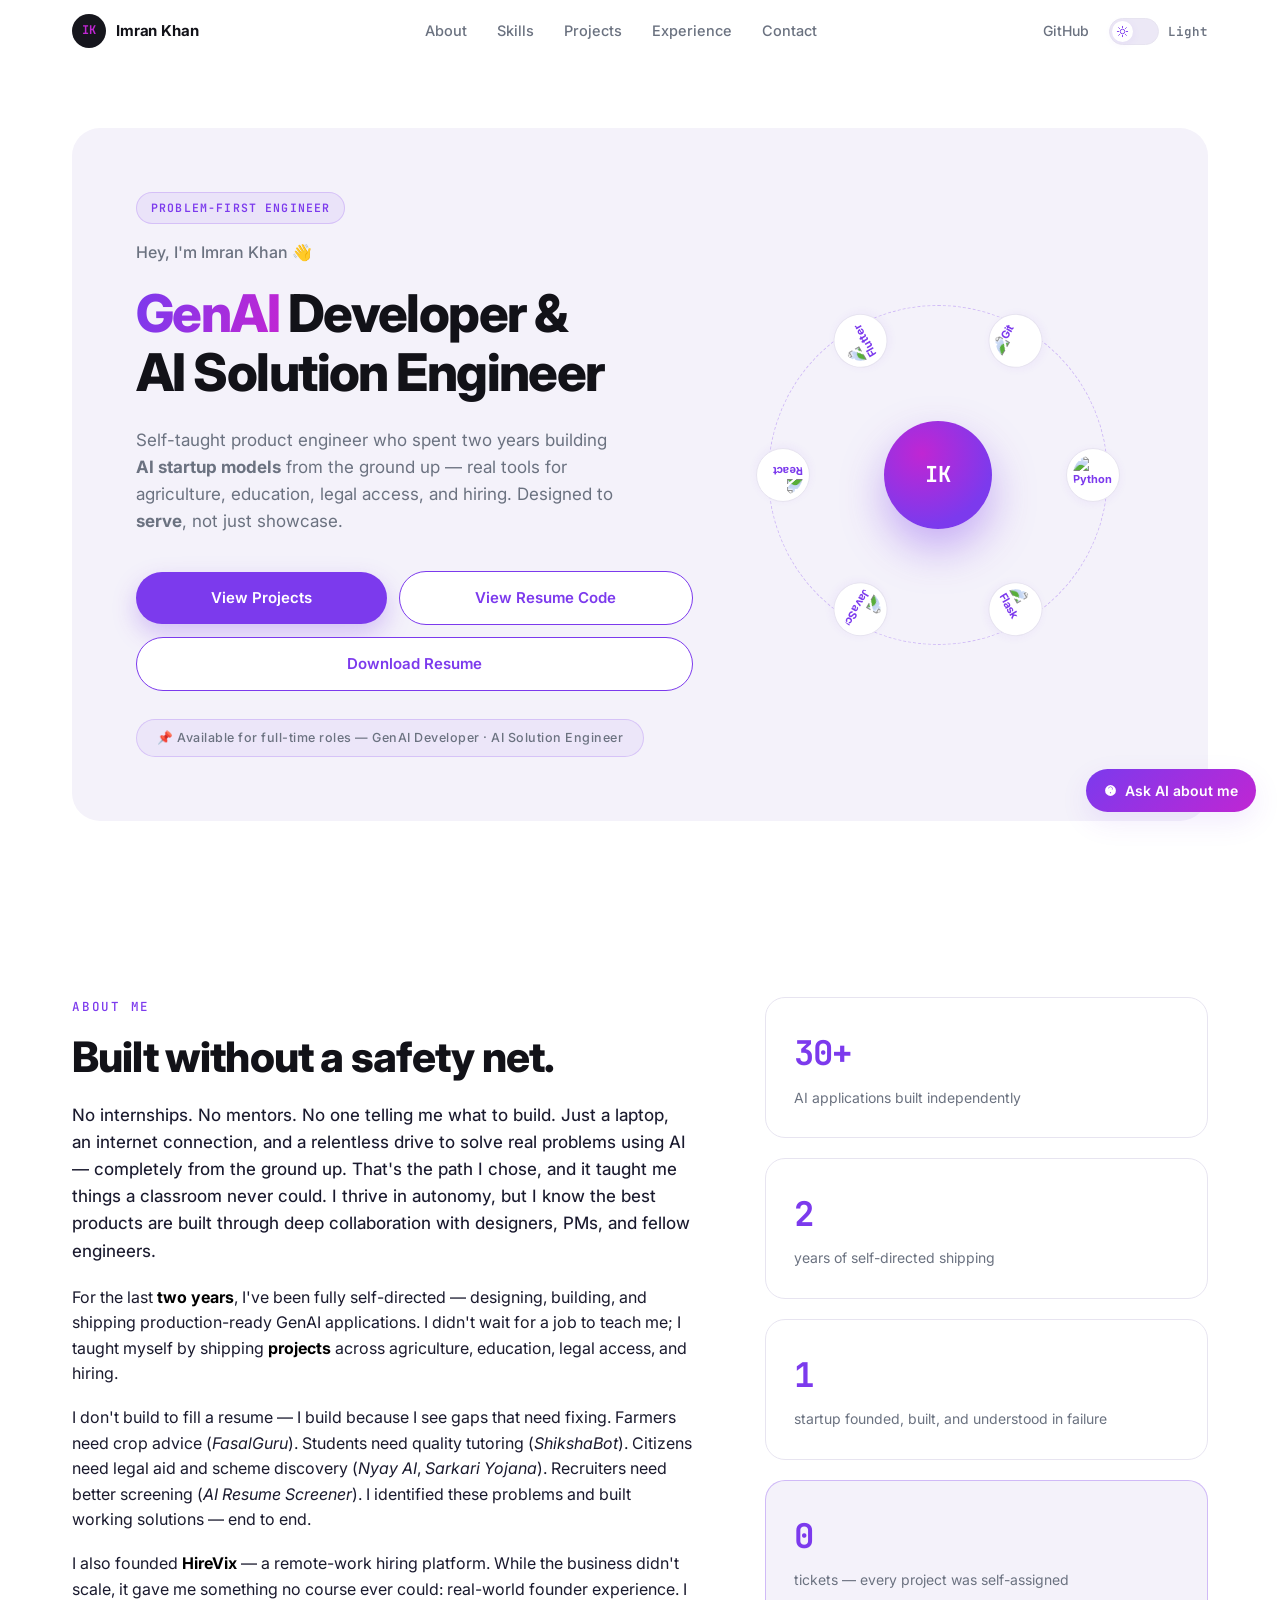
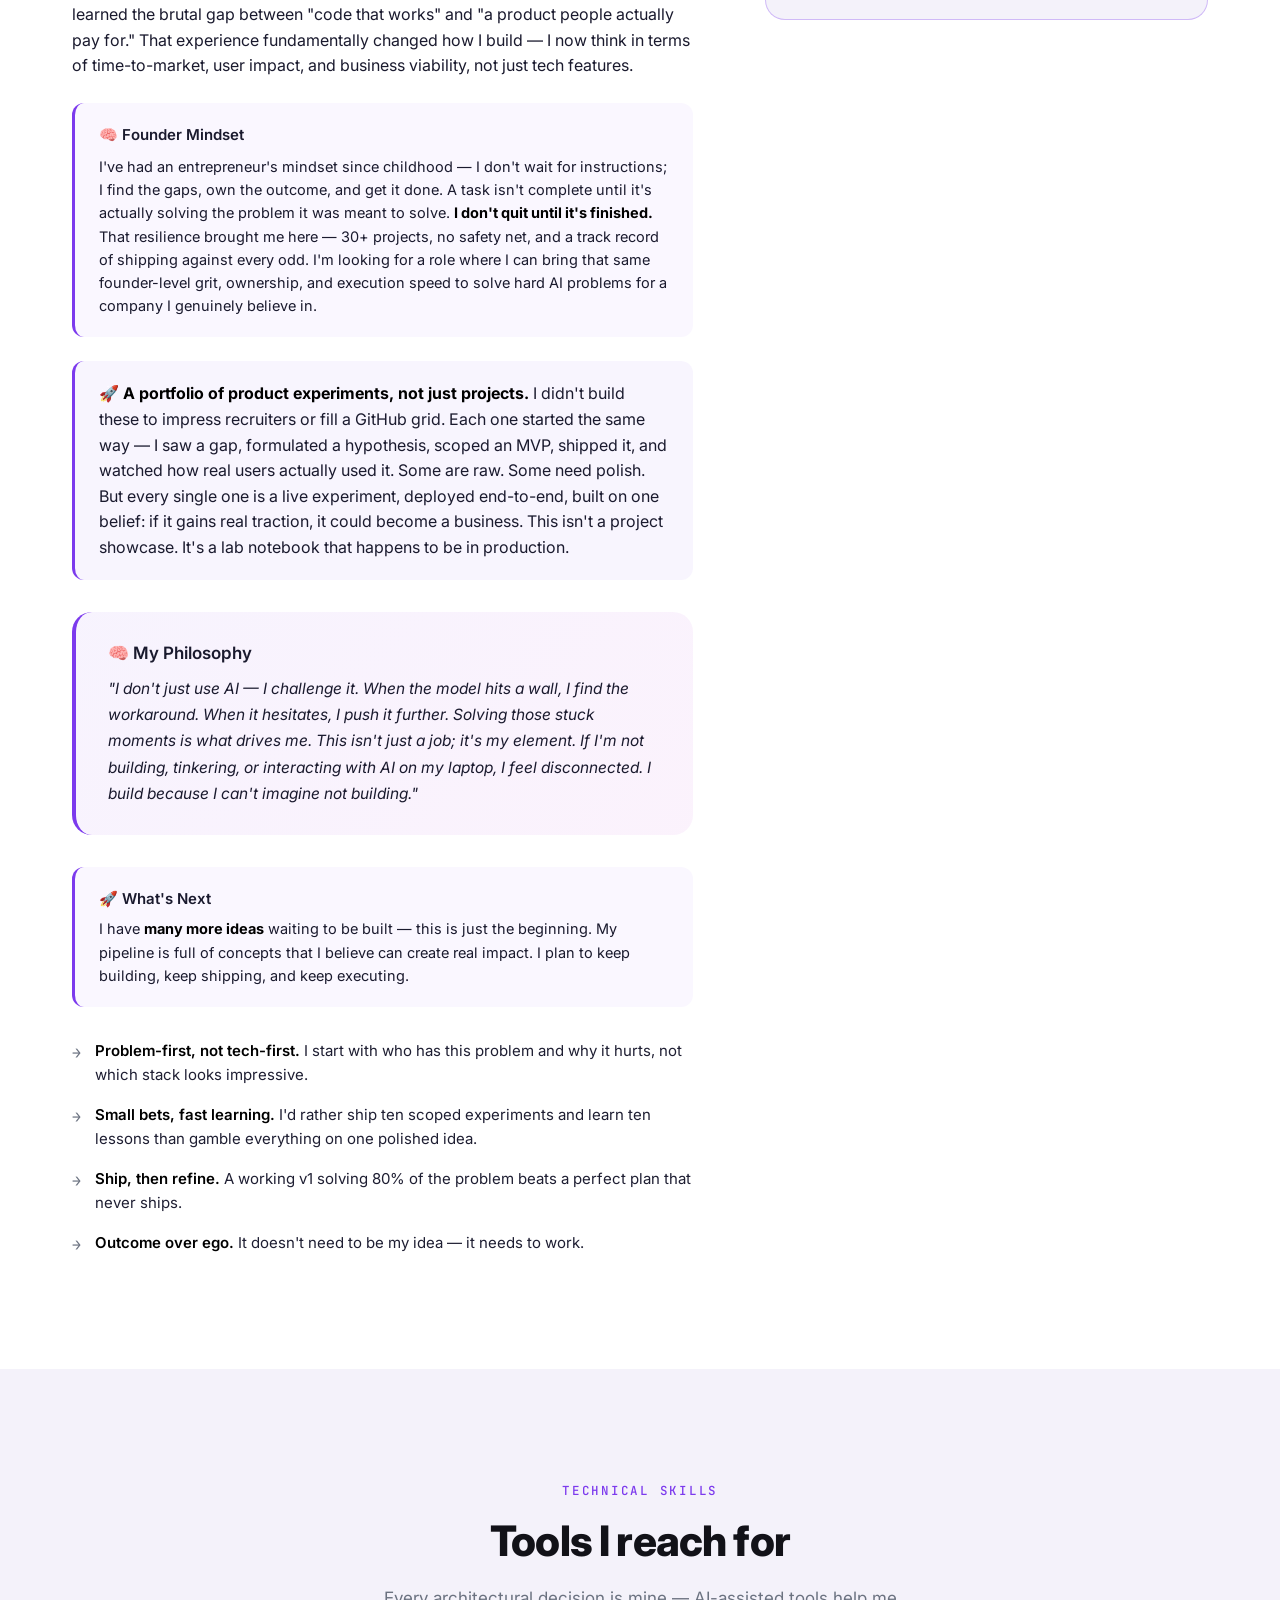
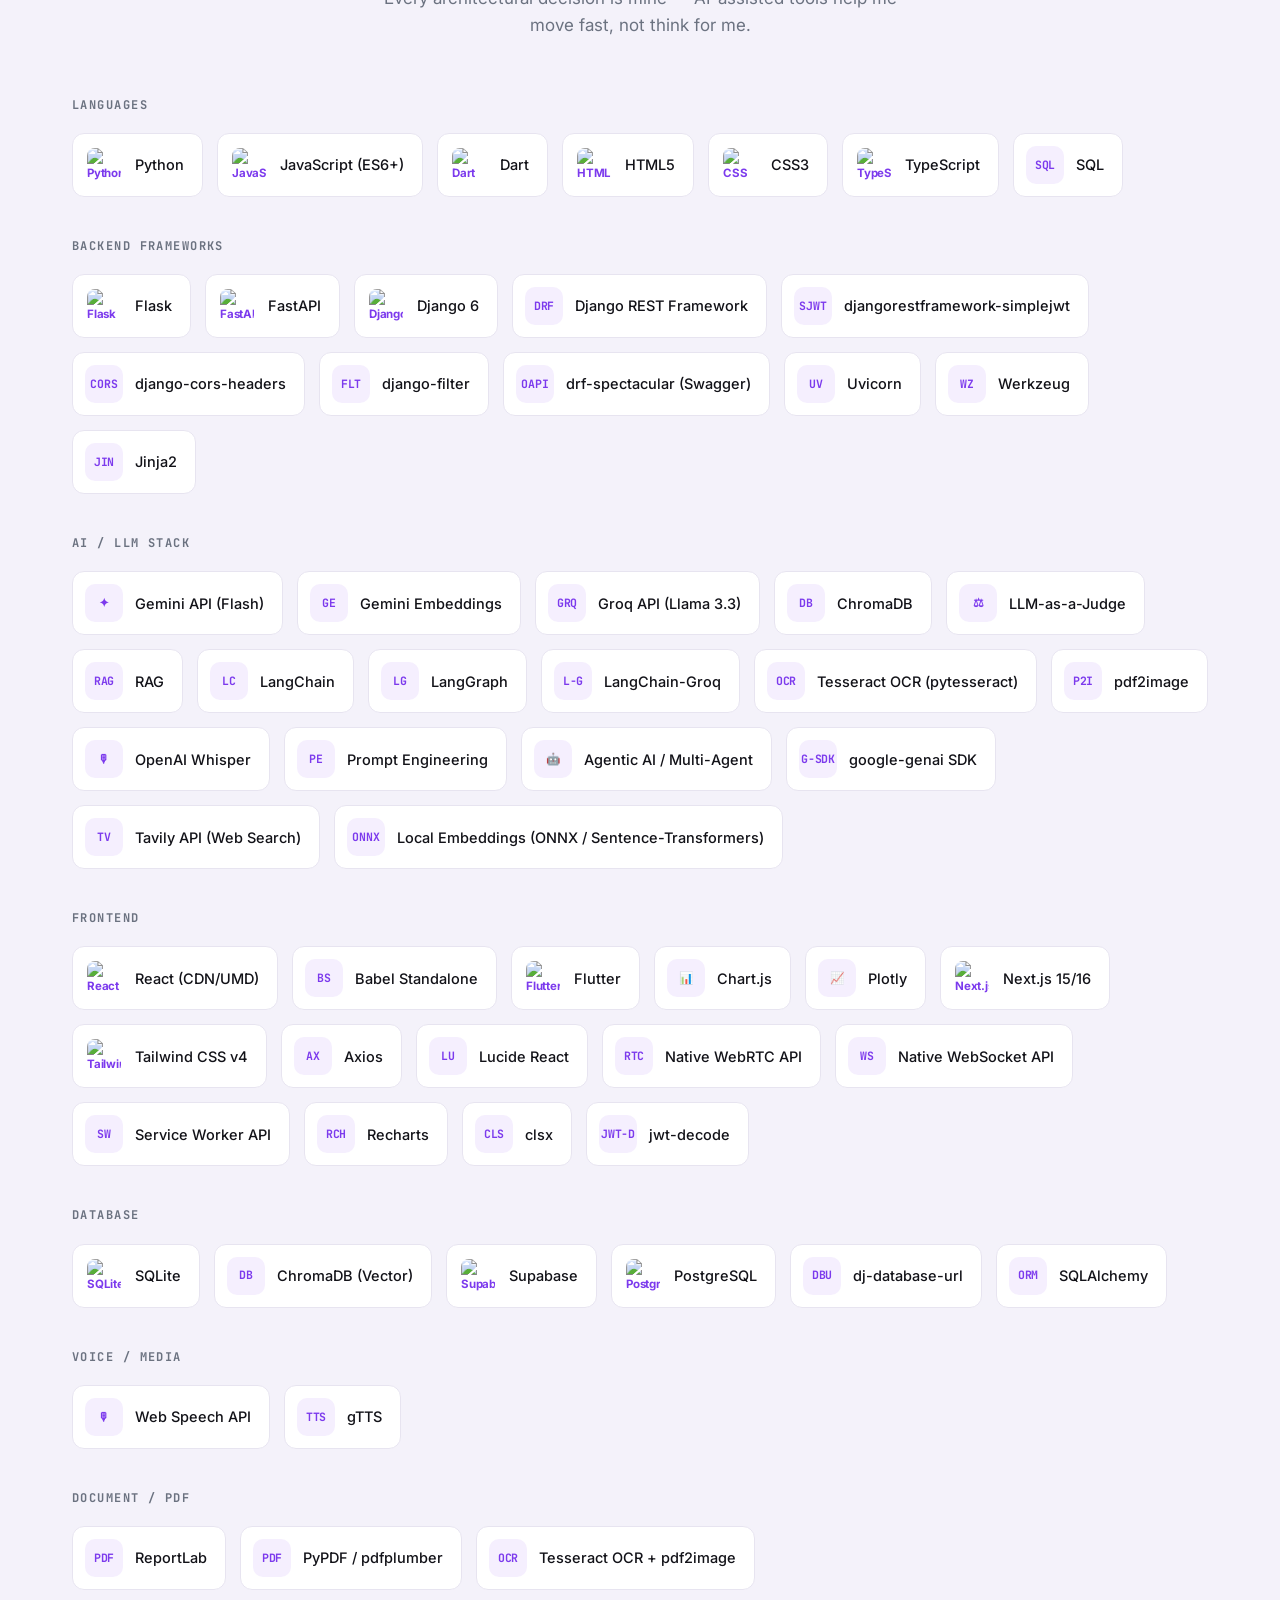
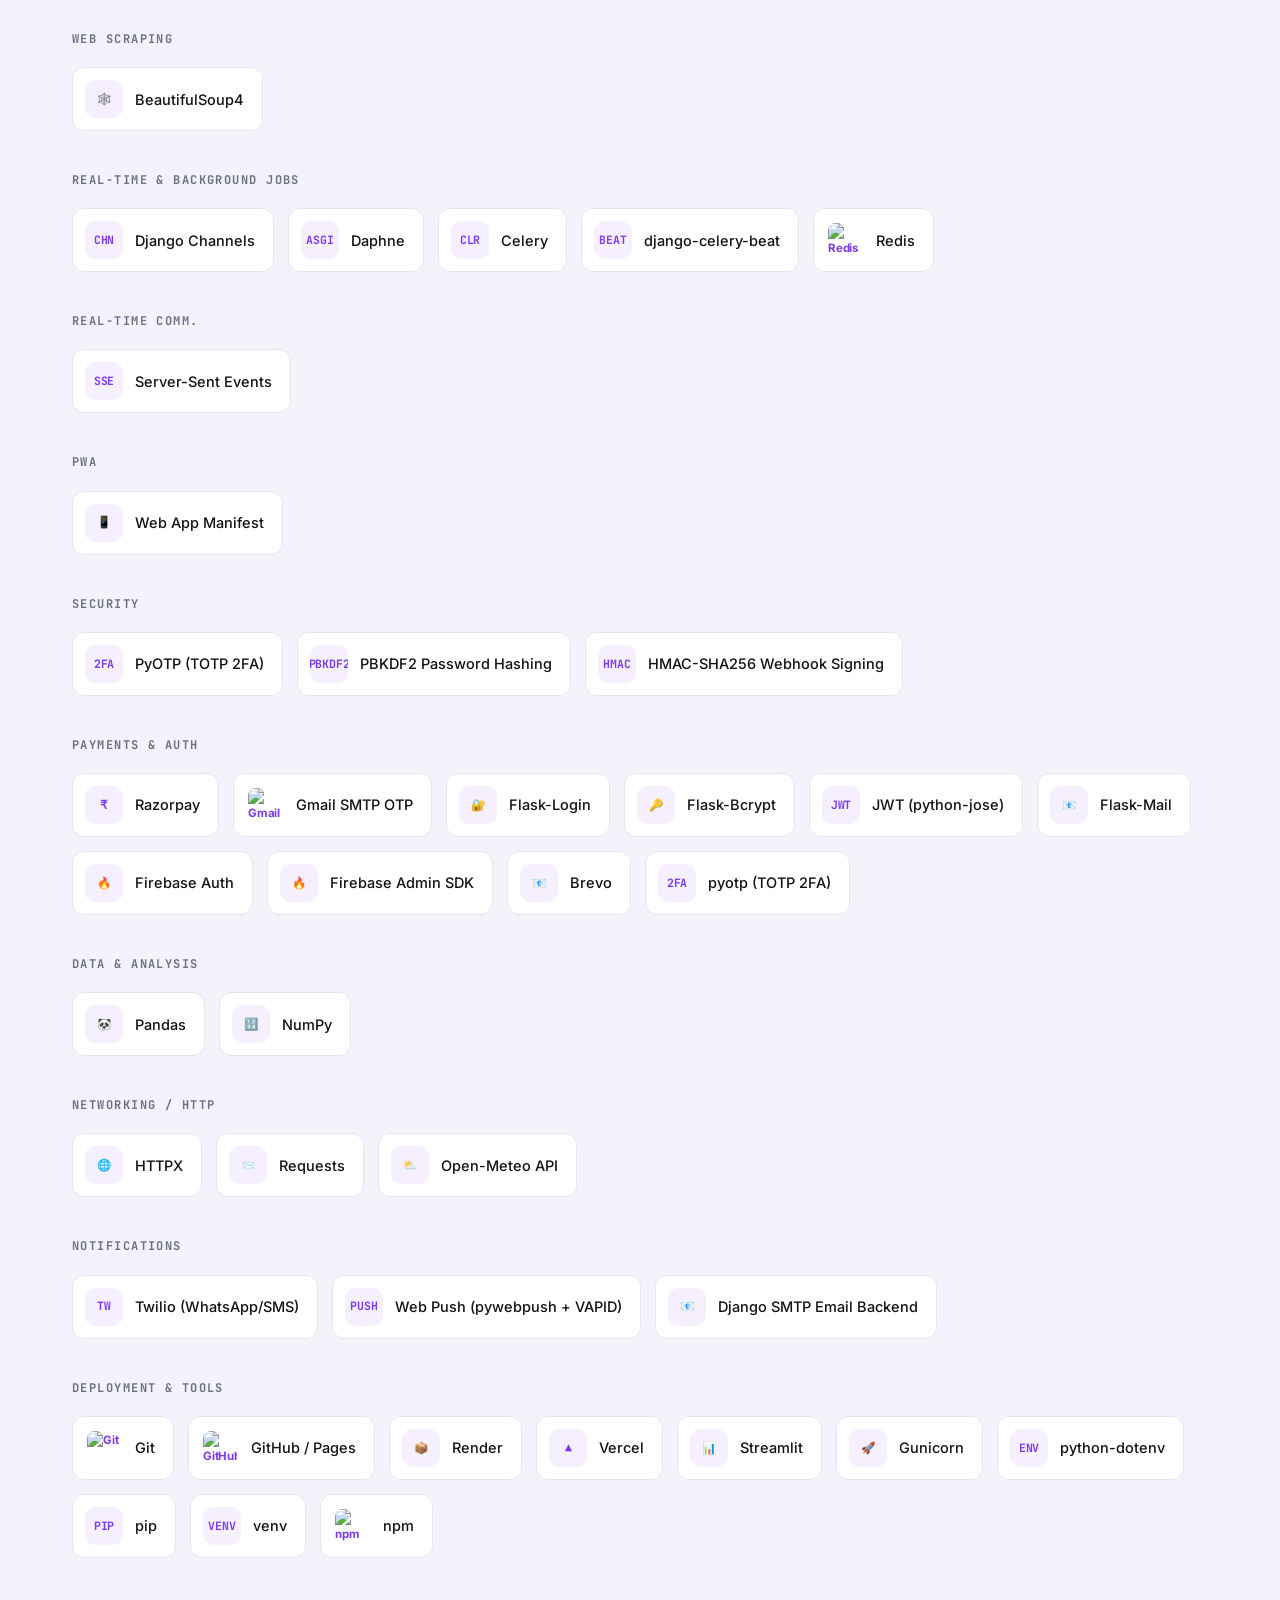
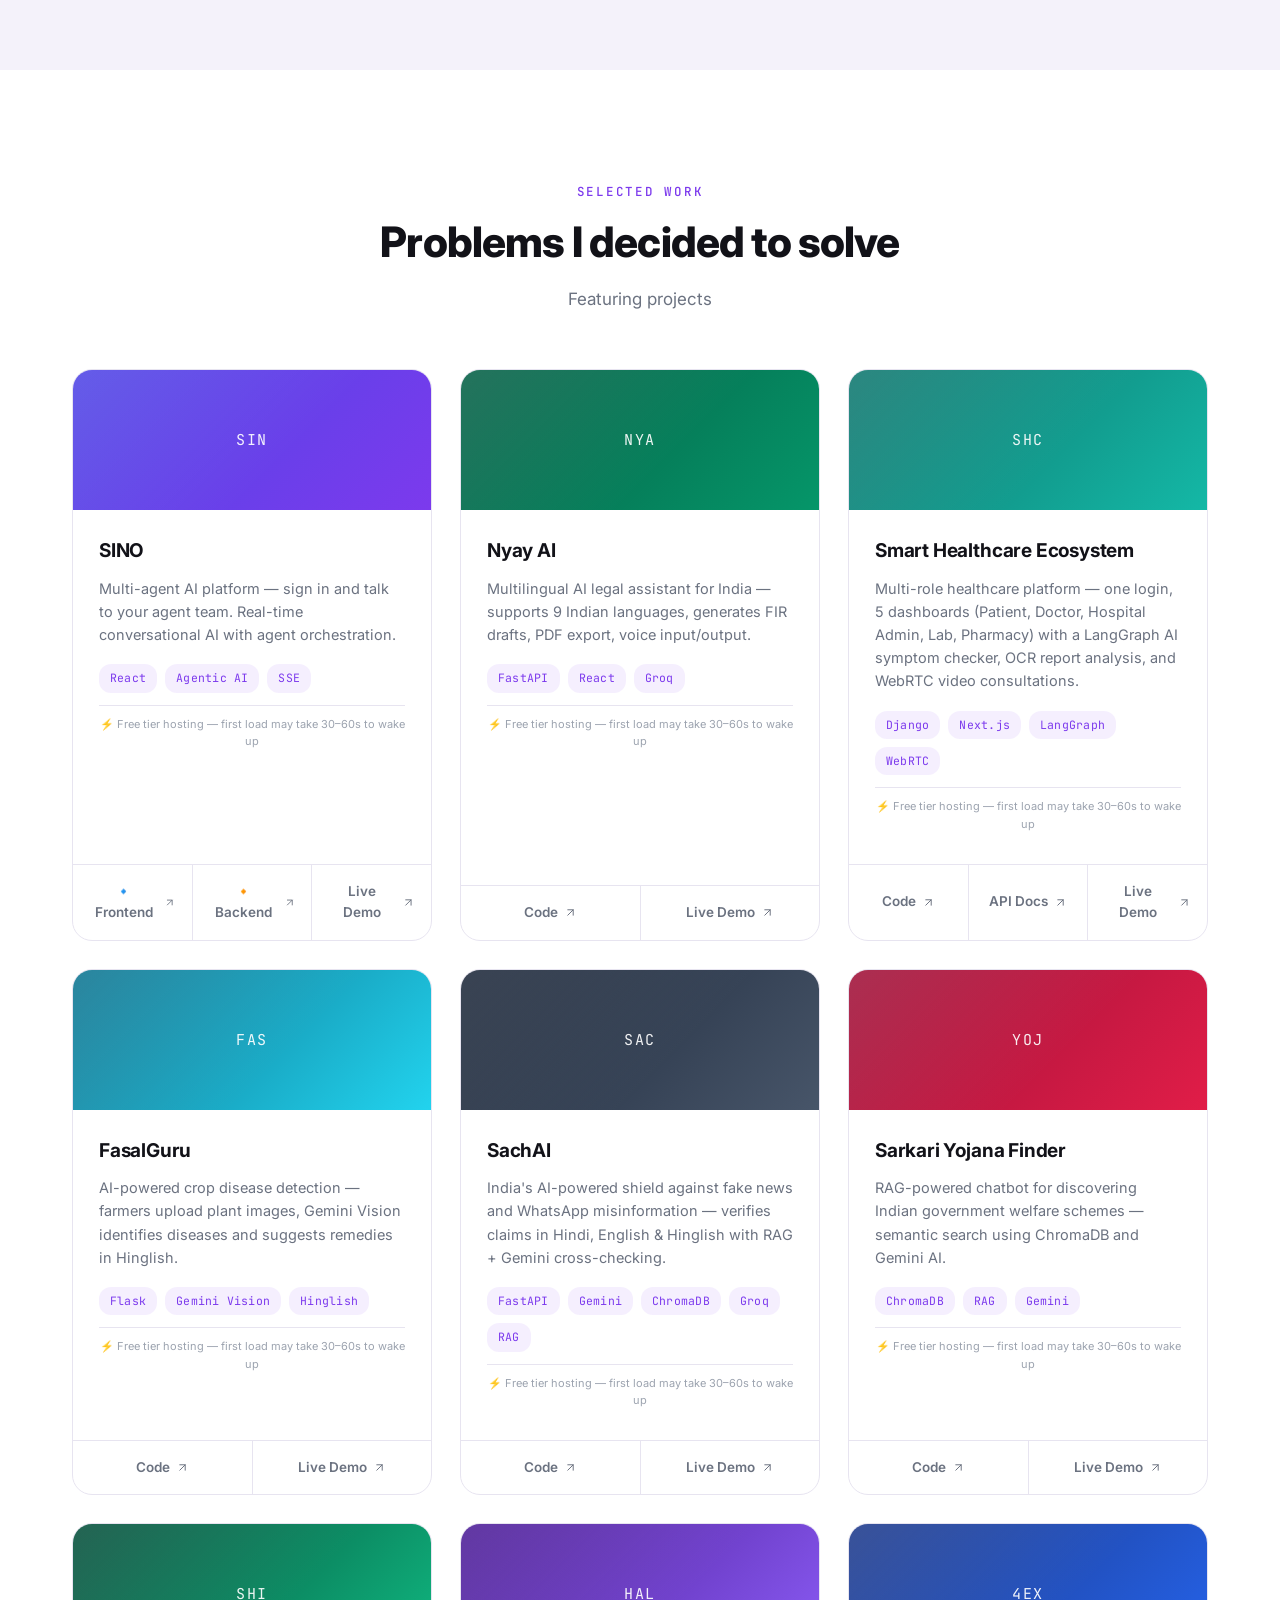
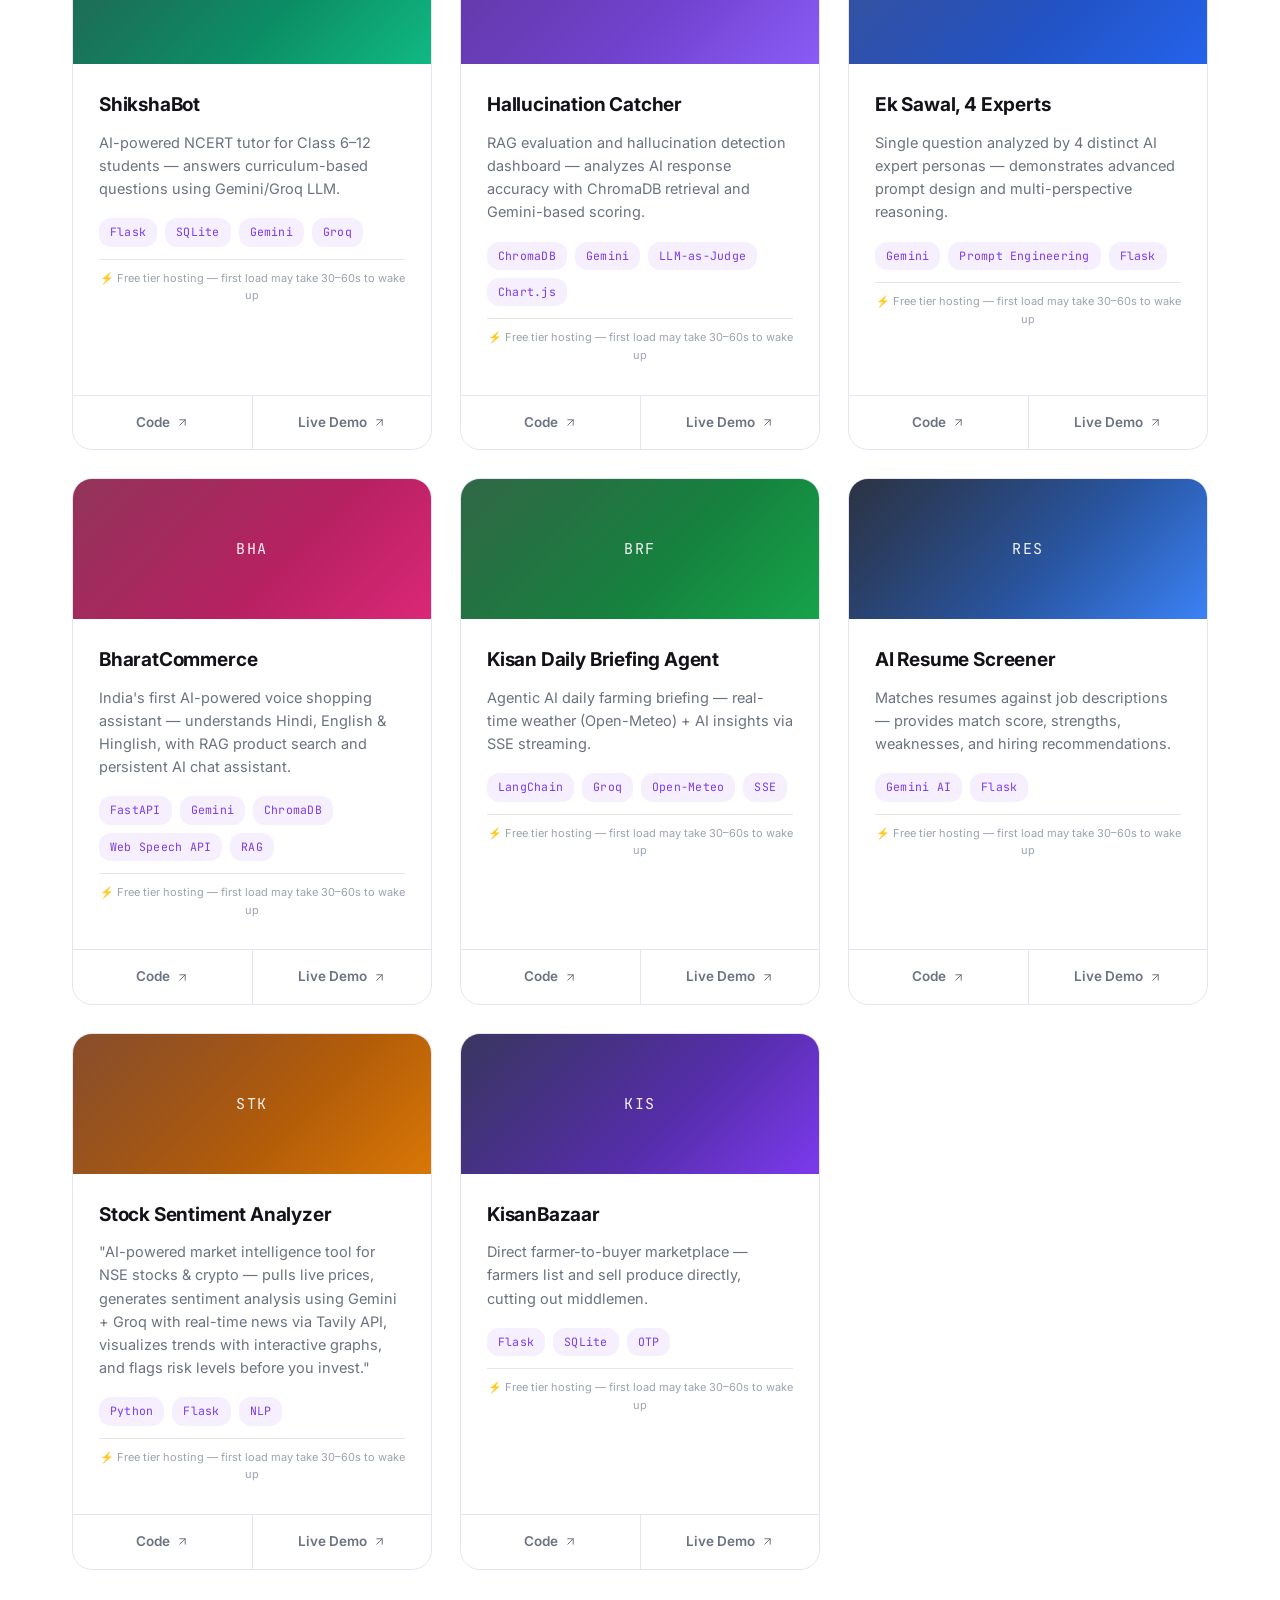
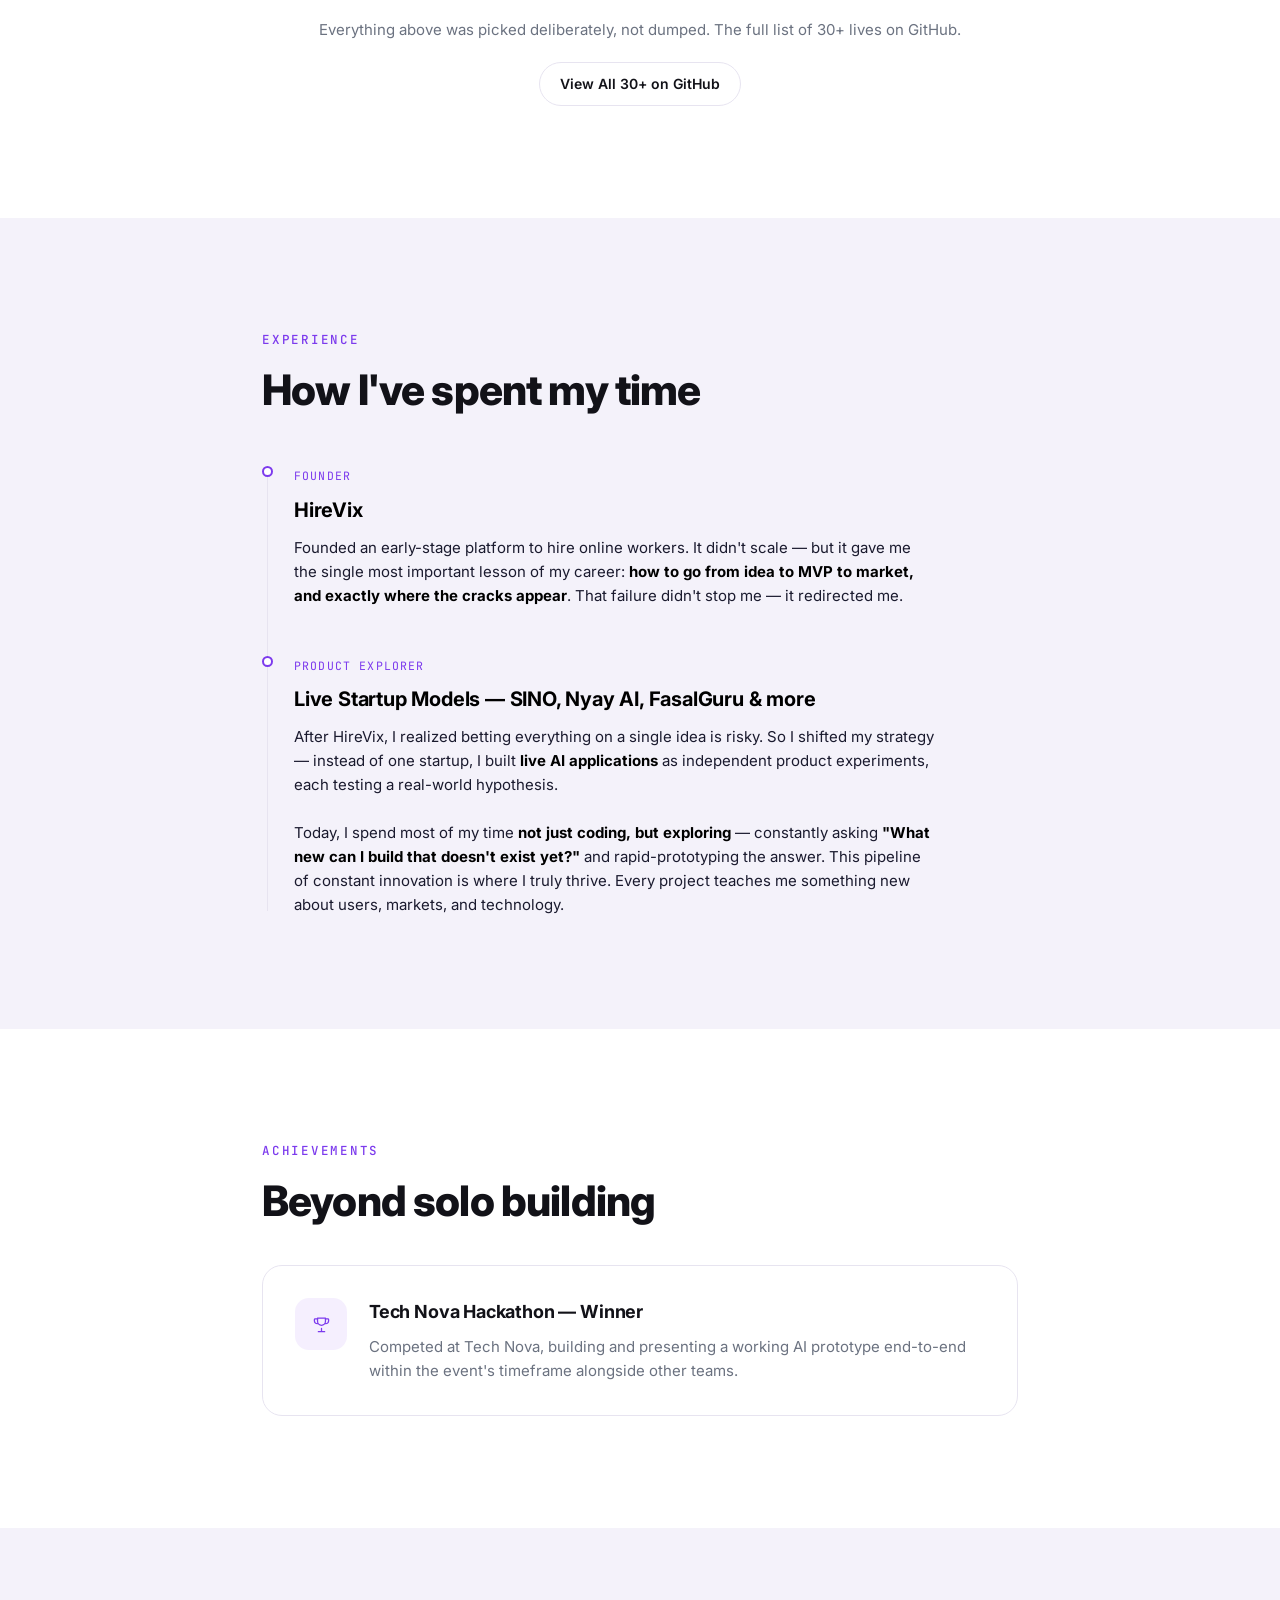
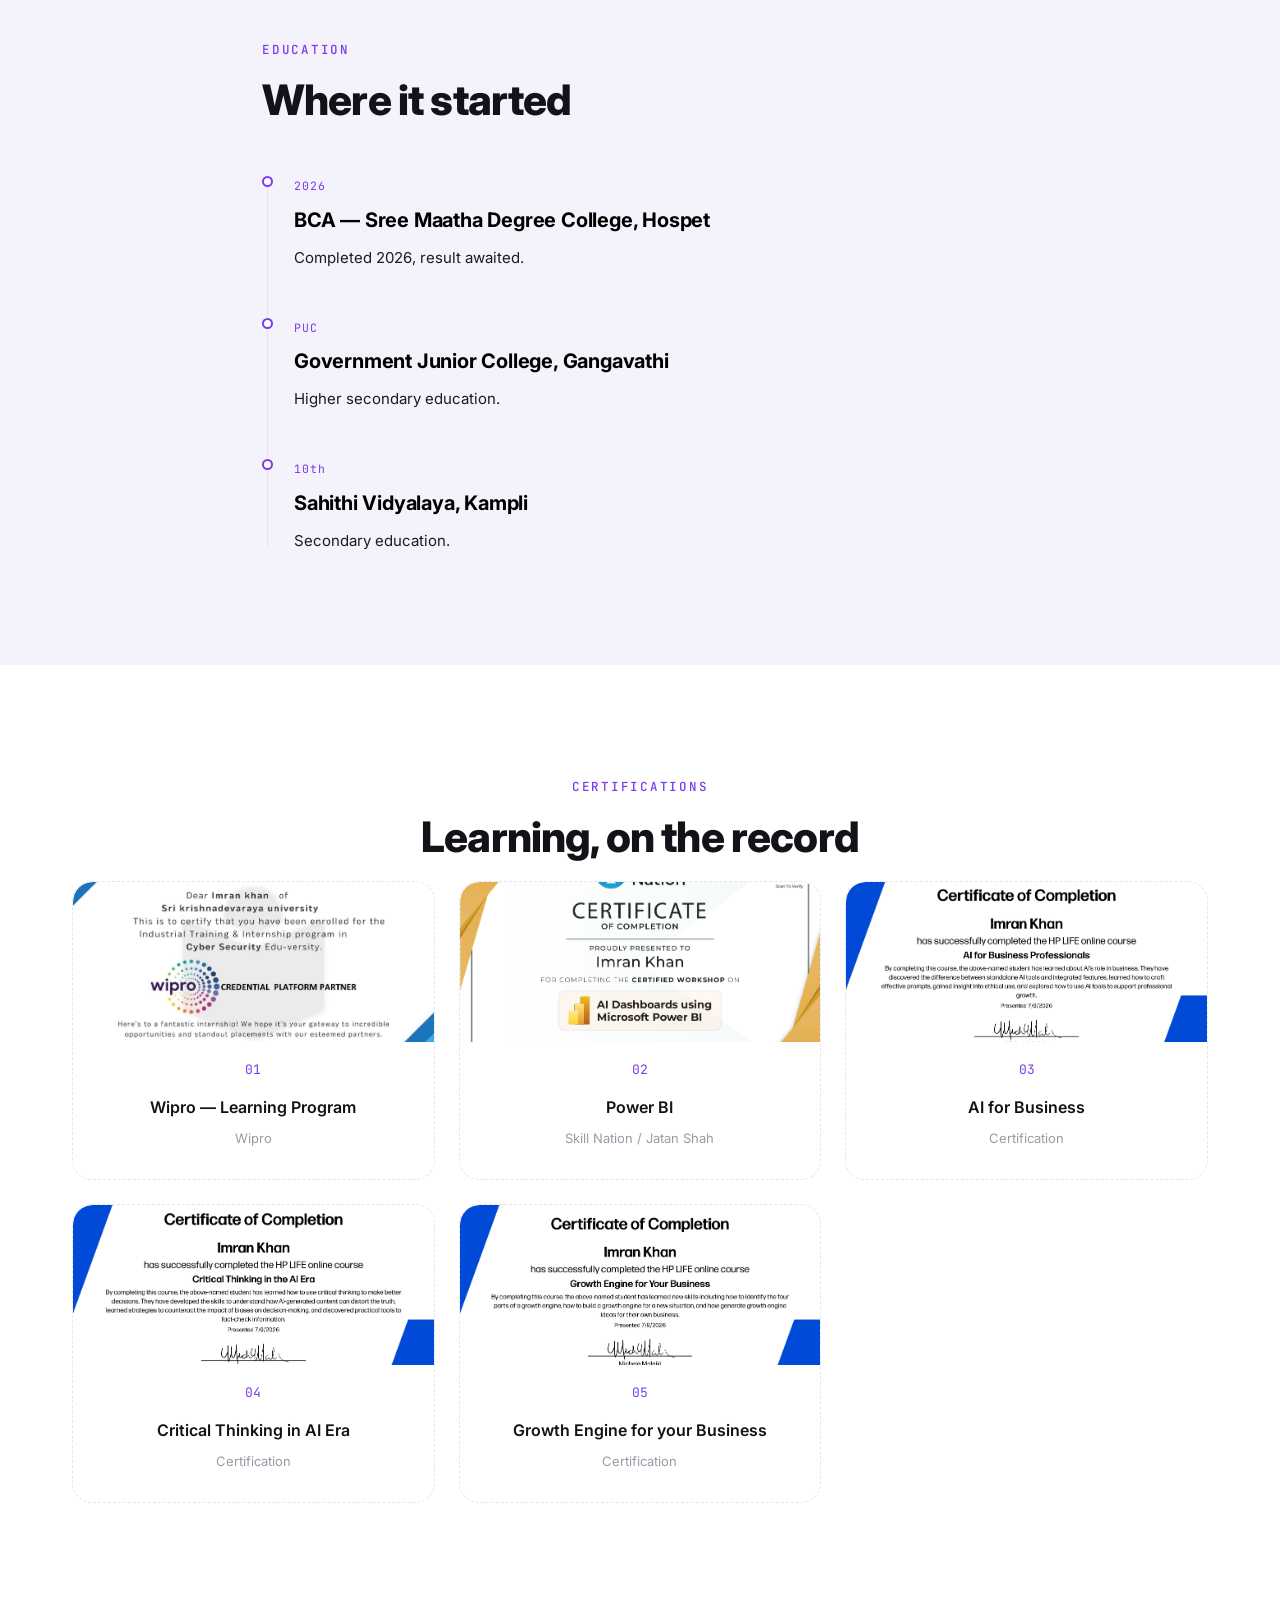
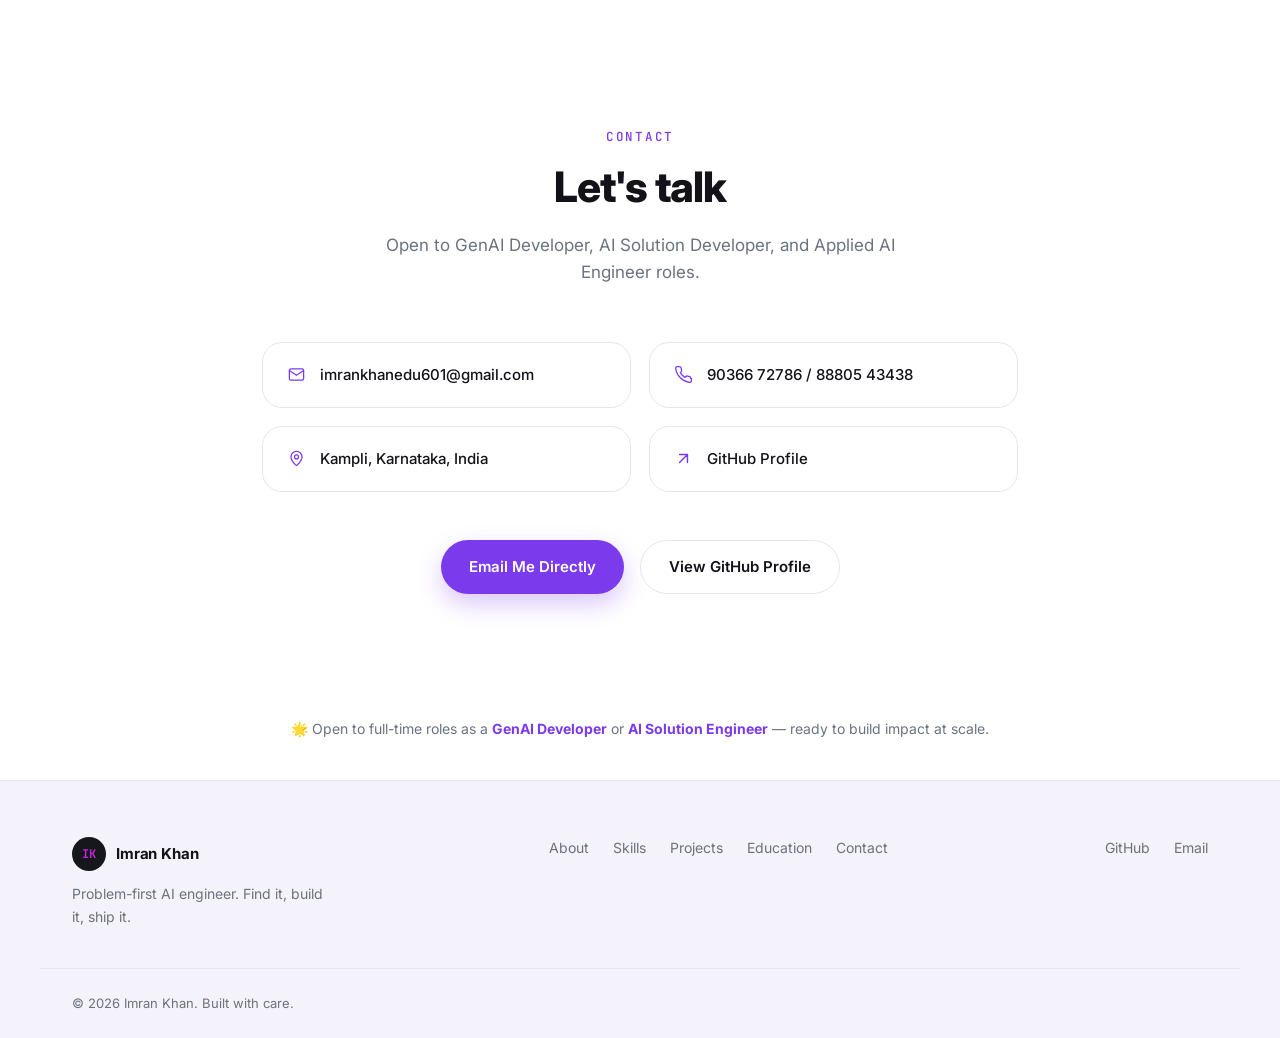
==== commit 34b0e669: "Add AI chat widget with Gemini backend" ====
--- a/index.html
+++ b/index.html
@@ -30,6 +30,29 @@
 </style>
 
 </head>
+
+<!-- ================= AI CHAT WIDGET ================= -->
+<div class="ai-chat-widget" id="aiChatWidget">
+  <button class="ai-chat-toggle" id="aiChatToggle" aria-label="Ask AI about Imran">
+    <svg class="icon-sm" viewBox="0 0 24 24"><path d="M12 2a10 10 0 100 20 10 10 0 000-20zm-1 15v-2h2v2h-2zm2.07-7.75l-.9.92C11.45 10.9 11 11.5 11 13h2v-.5c0-1.1.45-1.6 1.17-2.33.5-.5.83-.9.83-1.67 0-1.66-1.34-3-3-3s-3 1.34-3 3H8c0-2.21 1.79-4 4-4s4 1.79 4 4c0 .88-.36 1.68-.93 2.25z" fill="currentColor"/></svg>
+    <span class="ai-chat-toggle-label">Ask AI about me</span>
+  </button>
+
+  <div class="ai-chat-panel" id="aiChatPanel">
+    <div class="ai-chat-header">
+      <span>Ask about Imran</span>
+      <button class="ai-chat-close" id="aiChatClose" aria-label="Close chat">&times;</button>
+    </div>
+    <div class="ai-chat-messages" id="aiChatMessages">
+      <div class="ai-chat-msg ai-chat-msg-bot">Hi! I'm an AI assistant trained on Imran's portfolio. Ask me about his skills, projects, or experience.</div>
+    </div>
+    <form class="ai-chat-input-row" id="aiChatForm">
+      <input type="text" id="aiChatInput" placeholder="e.g. Has he worked with Django?" autocomplete="off" maxlength="300" />
+      <button type="submit" class="ai-chat-send" aria-label="Send">➤</button>
+    </form>
+  </div>
+</div>
+
 <body>
 
 <!-- ============ ICON SPRITE ============ -->
--- a/style.css
+++ b/style.css
@@ -1016,4 +1016,85 @@
   .star, .shooting-star, .space-rocket, .space-planet, .planet-body {
     animation: none !important;
   }
+}
+
+/* ============================================================
+   AI CHAT WIDGET
+   ============================================================ */
+.ai-chat-widget { position: fixed; bottom: 88px; right: 24px; z-index: 60; }
+
+.ai-chat-toggle {
+  display: flex; align-items: center; gap: 8px;
+  padding: 13px 18px;
+  border-radius: var(--radius-pill);
+  background: linear-gradient(135deg, var(--accent), var(--accent-2));
+  color: #fff; font-weight: 600; font-size: 14px;
+  box-shadow: var(--shadow-md);
+  transition: transform .25s var(--ease), box-shadow .25s var(--ease);
+}
+.ai-chat-toggle:hover { transform: translateY(-3px); box-shadow: var(--shadow-lg); }
+
+.ai-chat-panel {
+  position: absolute; bottom: 64px; right: 0;
+  width: 340px; max-width: calc(100vw - 32px);
+  height: 440px; max-height: 70vh;
+  background: var(--surface, #fff);
+  border: 1px solid var(--border);
+  border-radius: 18px;
+  box-shadow: var(--shadow-lg);
+  display: flex; flex-direction: column;
+  opacity: 0; visibility: hidden; transform: translateY(12px) scale(.97);
+  transition: opacity .25s var(--ease), transform .25s var(--ease), visibility .25s;
+}
+.ai-chat-panel.open { opacity: 1; visibility: visible; transform: translateY(0) scale(1); }
+
+body.dark-theme .ai-chat-panel {
+  background: rgba(20, 12, 40, 0.85);
+  backdrop-filter: blur(18px) saturate(140%);
+  -webkit-backdrop-filter: blur(18px) saturate(140%);
+  border-color: rgba(167, 139, 250, 0.22);
+}
+
+.ai-chat-header {
+  display: flex; align-items: center; justify-content: space-between;
+  padding: 14px 16px; font-weight: 700; font-size: 14.5px;
+  border-bottom: 1px solid var(--border);
+  color: var(--text-primary);
+}
+.ai-chat-close { font-size: 20px; line-height: 1; color: var(--text-secondary); padding: 2px 6px; border-radius: 6px; }
+.ai-chat-close:hover { background: rgba(var(--accent-rgb), 0.1); color: var(--accent); }
+
+.ai-chat-messages {
+  flex: 1; overflow-y: auto; padding: 14px 16px;
+  display: flex; flex-direction: column; gap: 10px;
+}
+.ai-chat-msg {
+  max-width: 85%; padding: 9px 12px; border-radius: 12px;
+  font-size: 13.5px; line-height: 1.45;
+}
+.ai-chat-msg-bot { align-self: flex-start; background: rgba(var(--accent-rgb), 0.1); color: var(--text-primary); border-bottom-left-radius: 3px; }
+.ai-chat-msg-user { align-self: flex-end; background: var(--accent); color: #fff; border-bottom-right-radius: 3px; }
+.ai-chat-msg-typing { align-self: flex-start; opacity: .6; font-style: italic; }
+
+.ai-chat-input-row {
+  display: flex; gap: 8px; padding: 12px;
+  border-top: 1px solid var(--border);
+}
+.ai-chat-input-row input {
+  flex: 1; padding: 10px 12px; border-radius: 10px;
+  border: 1px solid var(--border); background: transparent;
+  color: var(--text-primary); font-size: 13.5px;
+}
+.ai-chat-input-row input:focus { outline: none; border-color: var(--accent); }
+.ai-chat-send {
+  width: 38px; height: 38px; border-radius: 10px;
+  background: var(--accent); color: #fff; font-size: 15px;
+  display: flex; align-items: center; justify-content: center;
+  flex-shrink: 0; transition: background-color .2s var(--ease);
+}
+.ai-chat-send:disabled { opacity: .5; }
+
+@media (max-width: 480px) {
+  .ai-chat-toggle-label { display: none; }
+  .ai-chat-panel { width: calc(100vw - 32px); }
 }
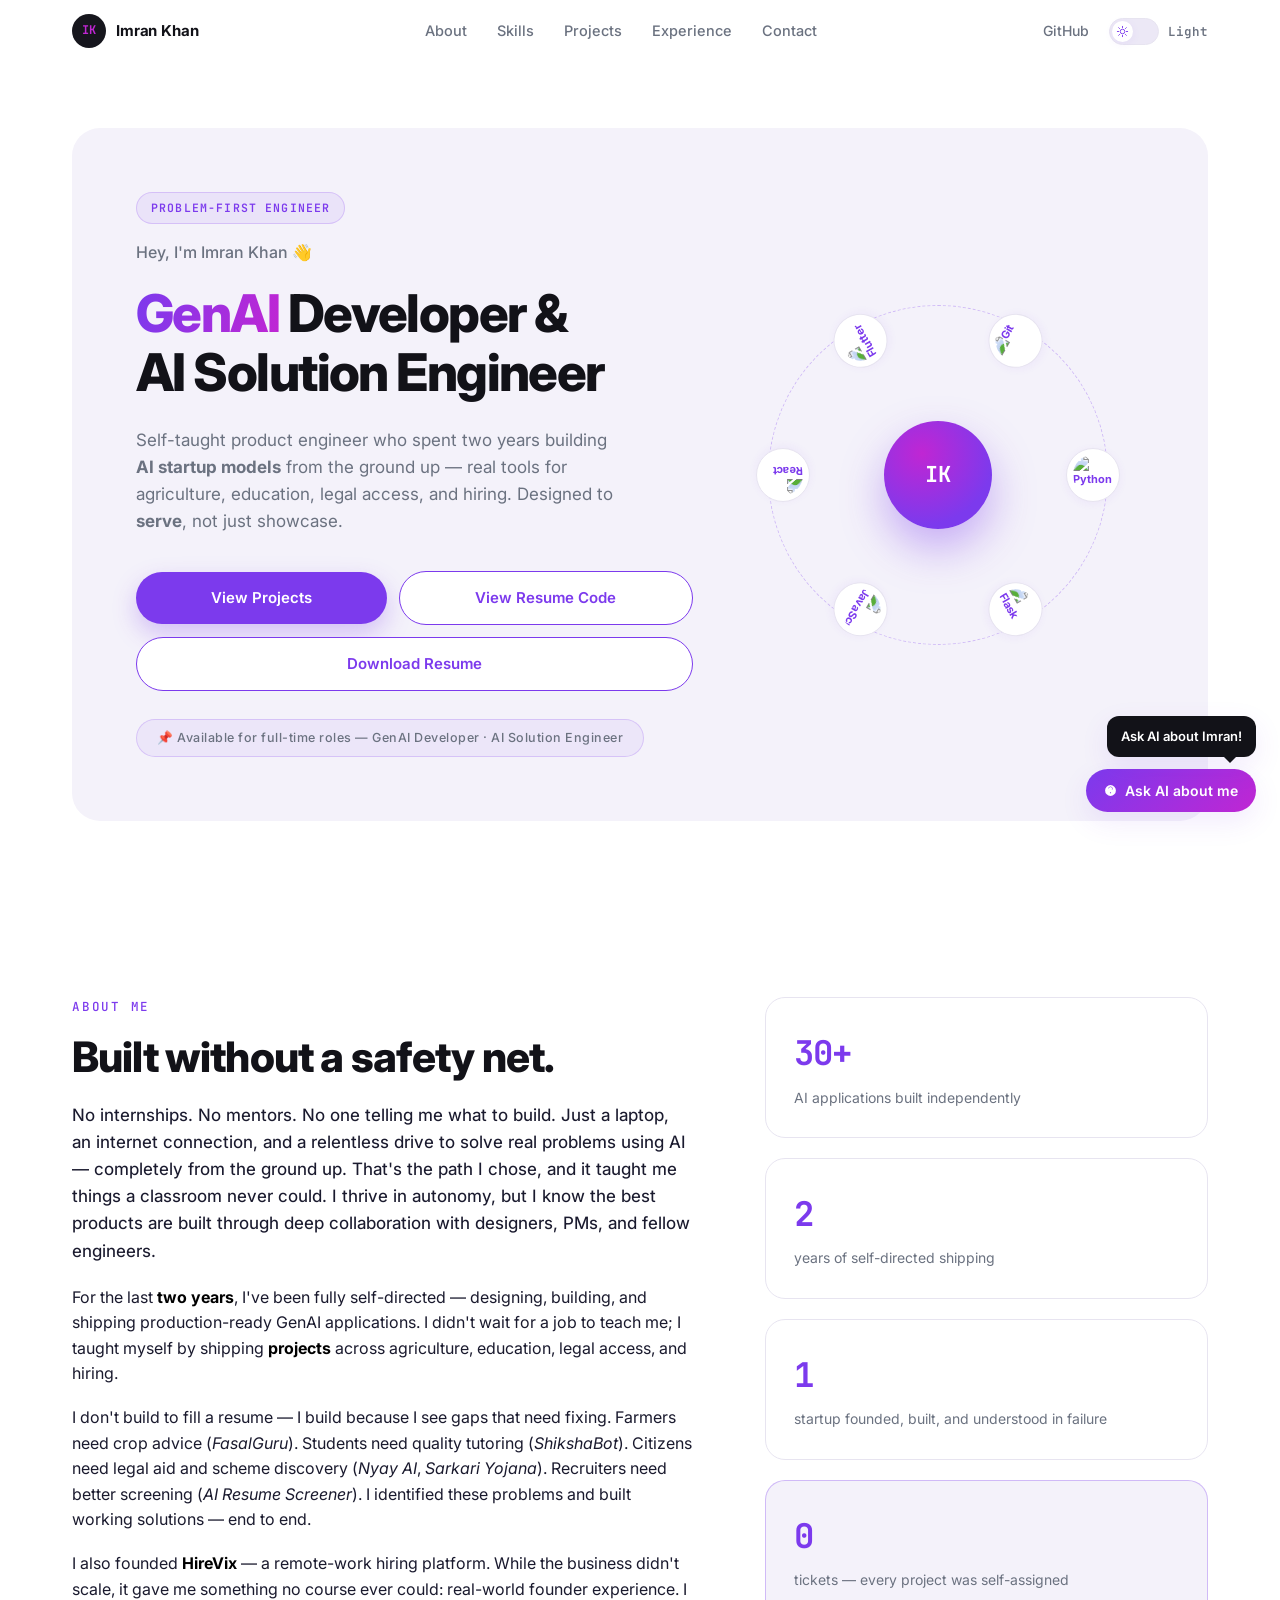
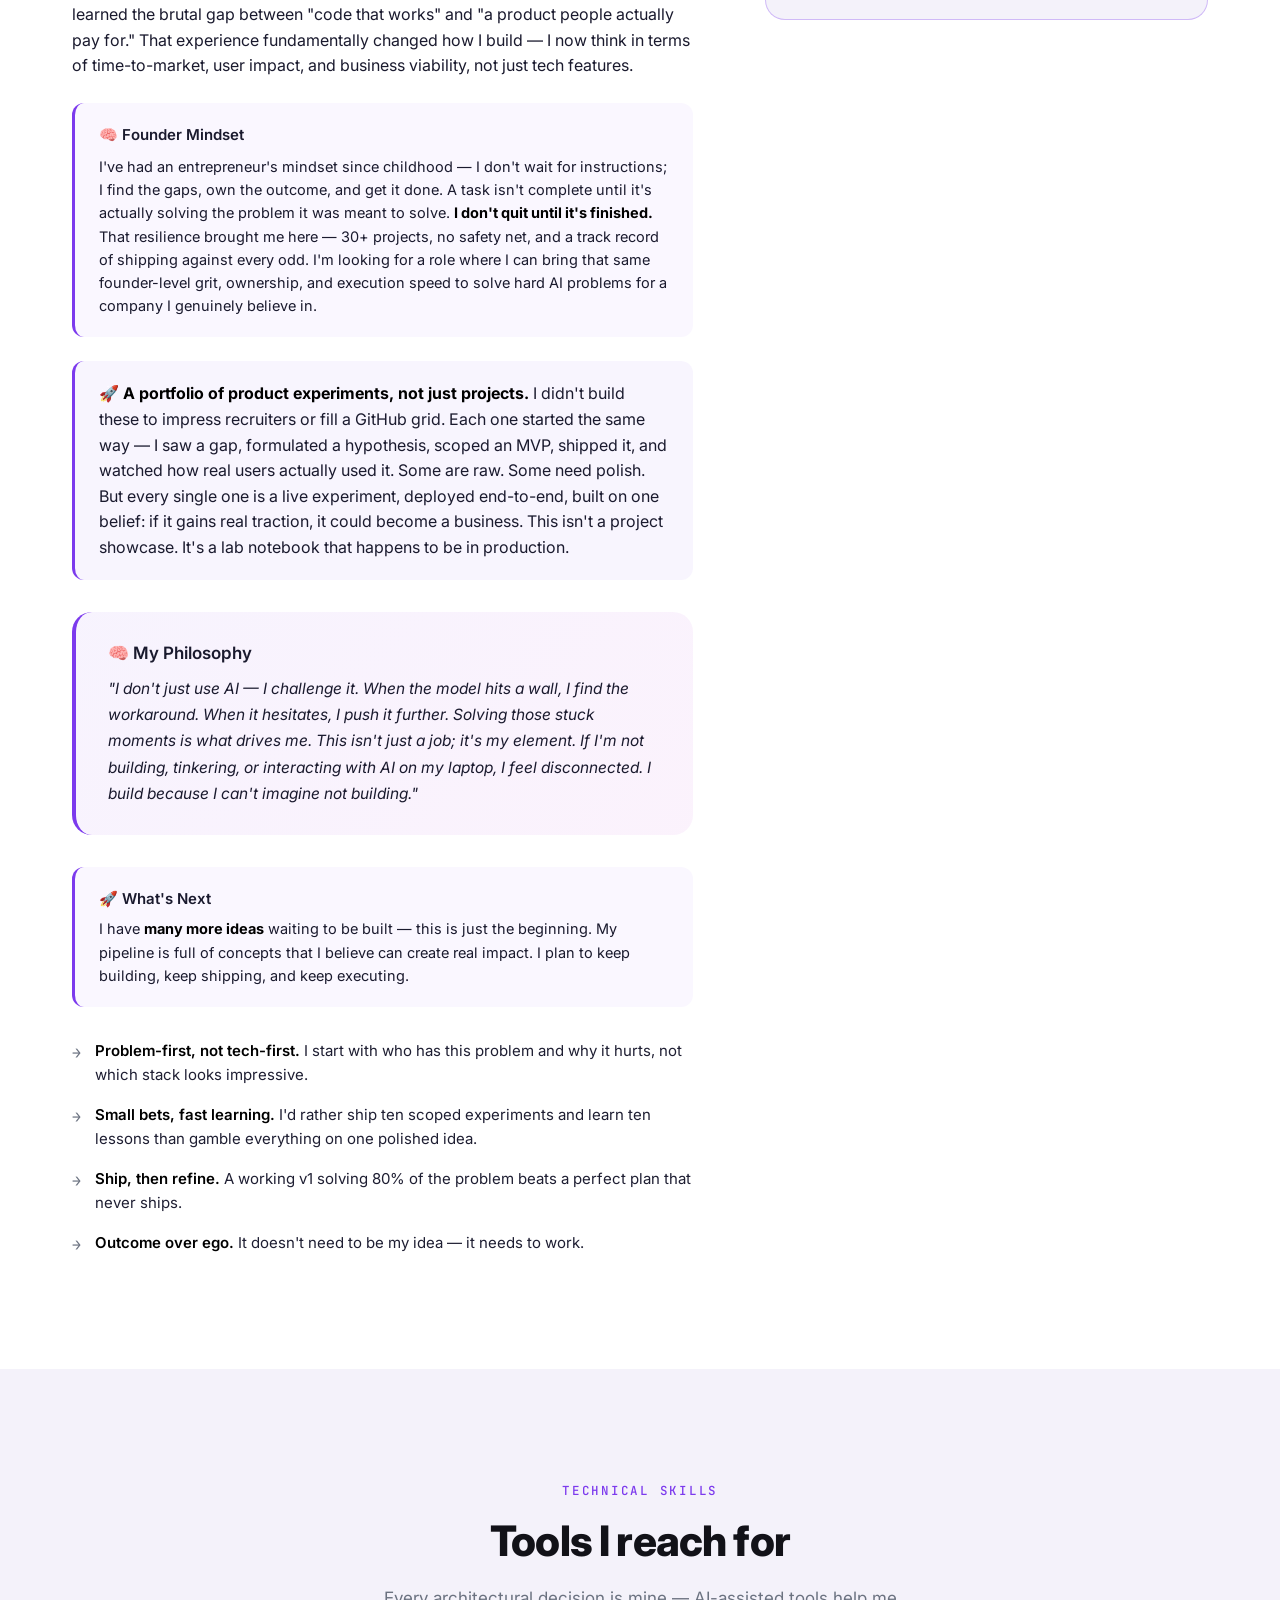
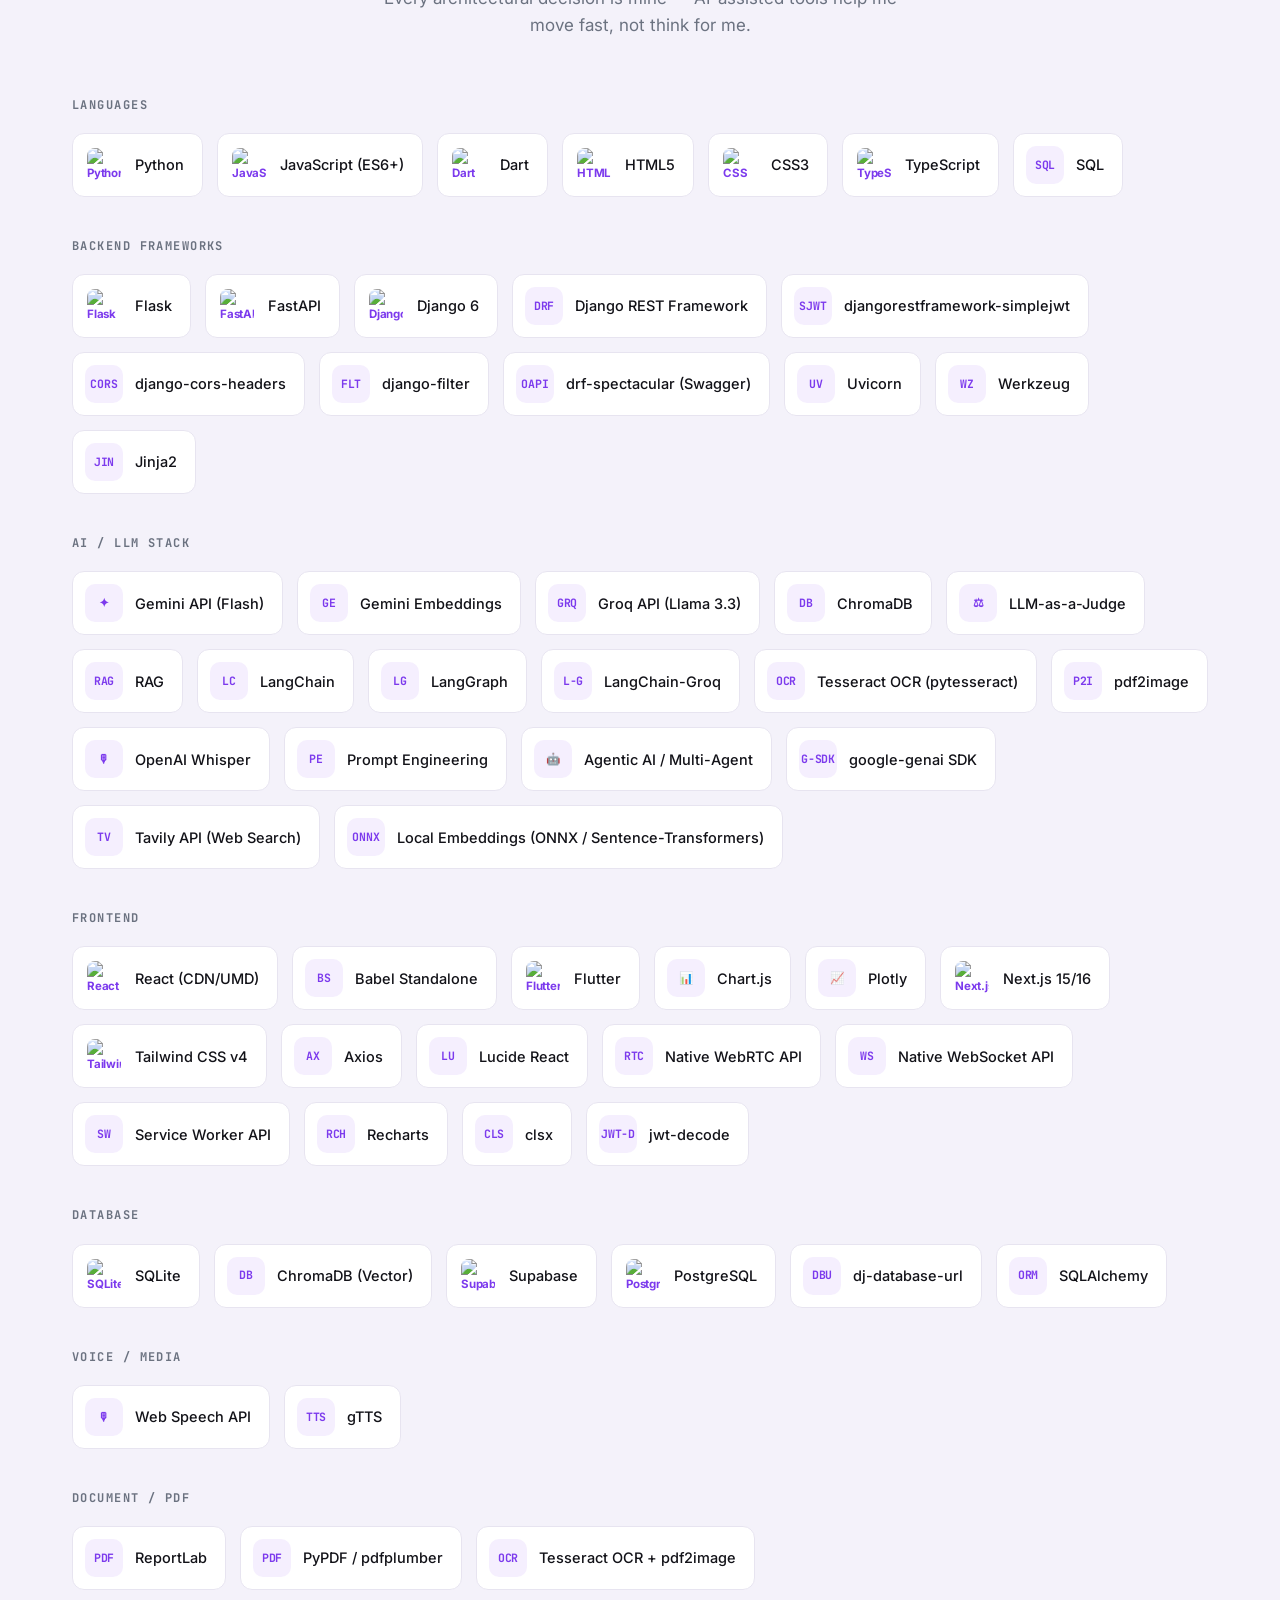
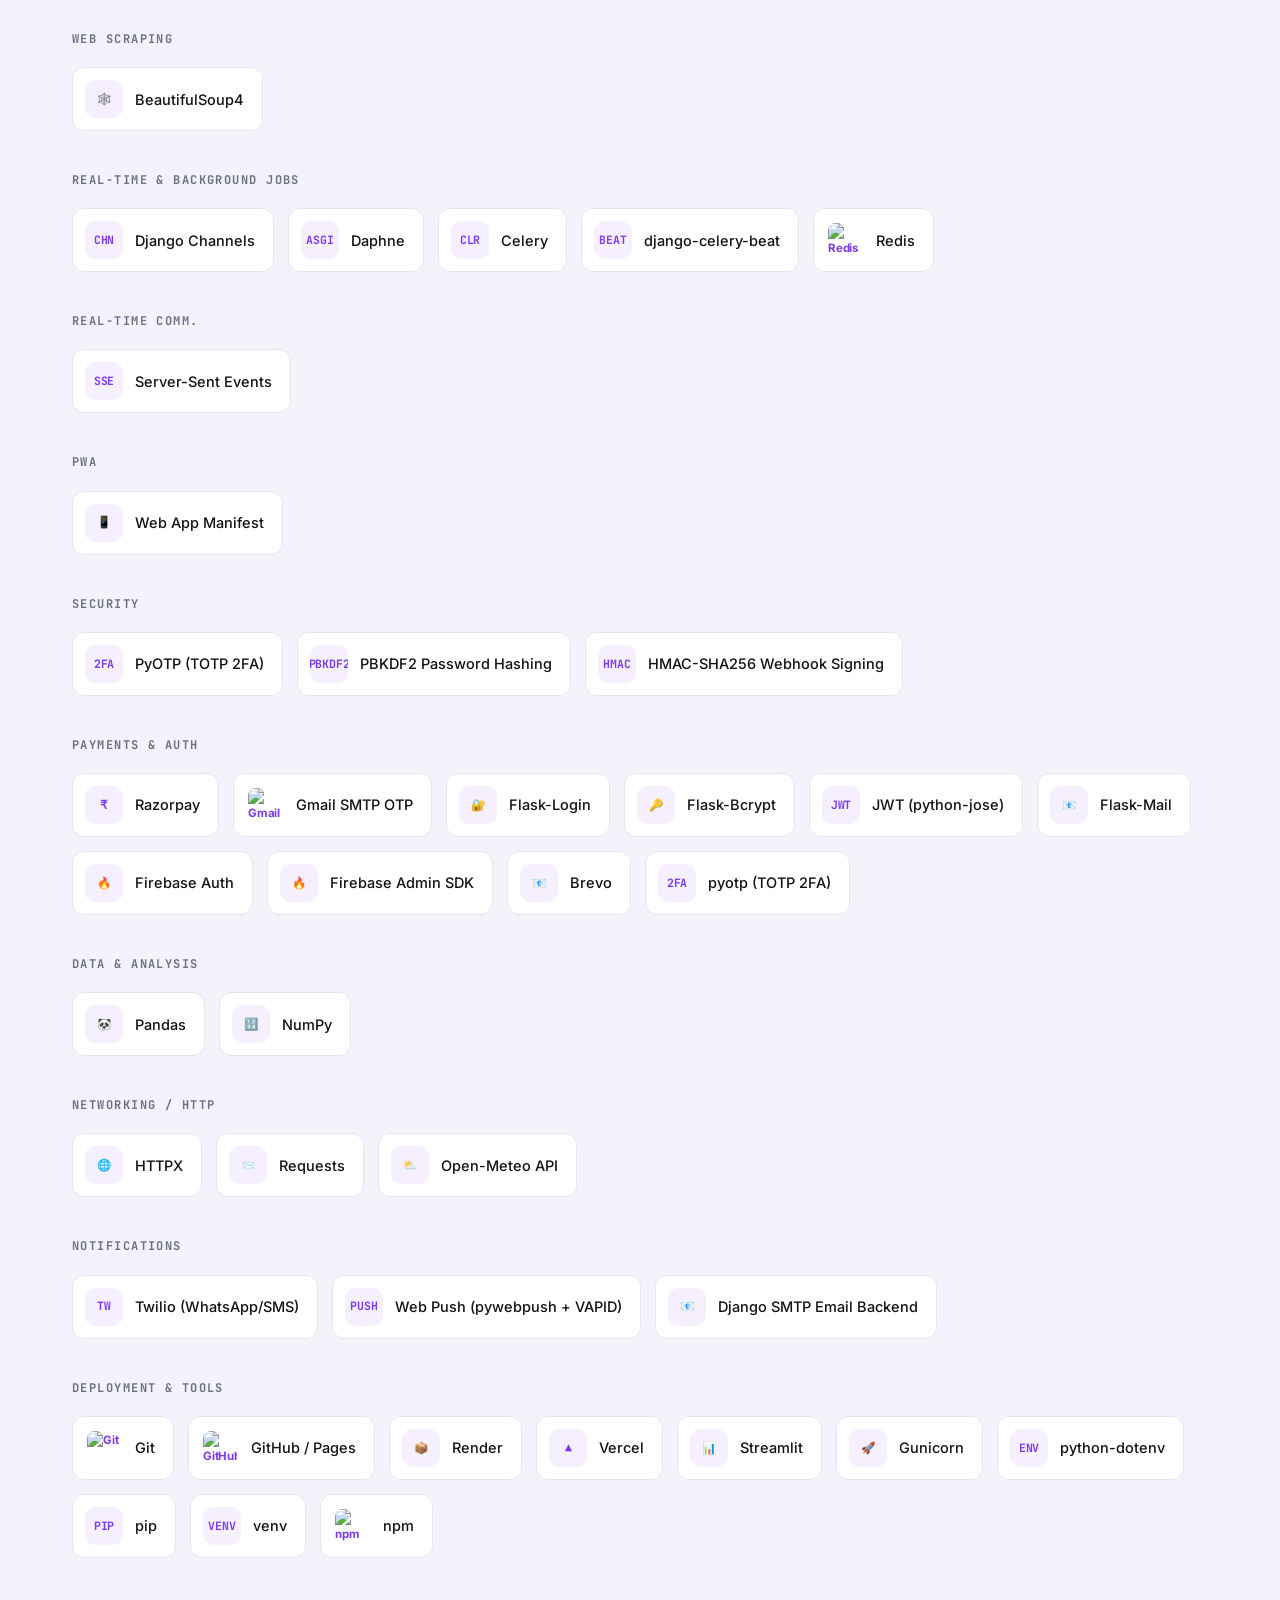
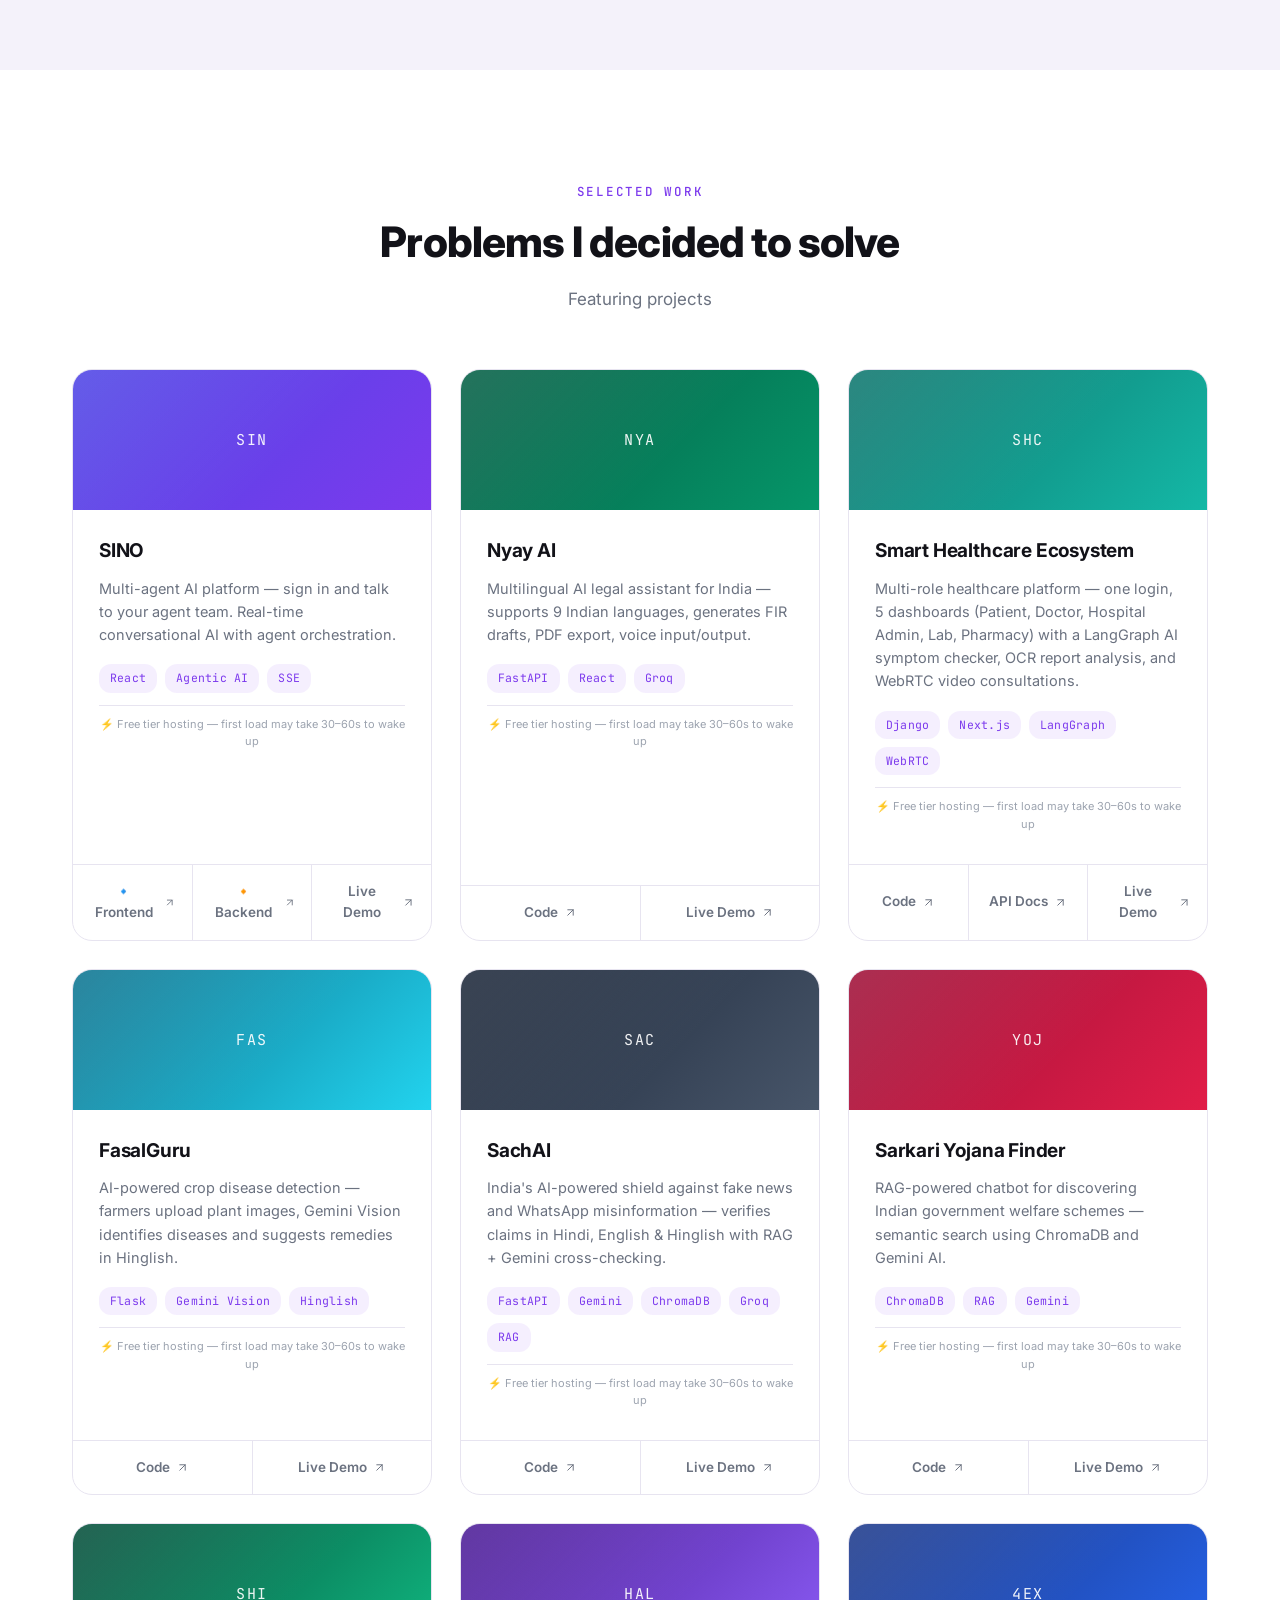
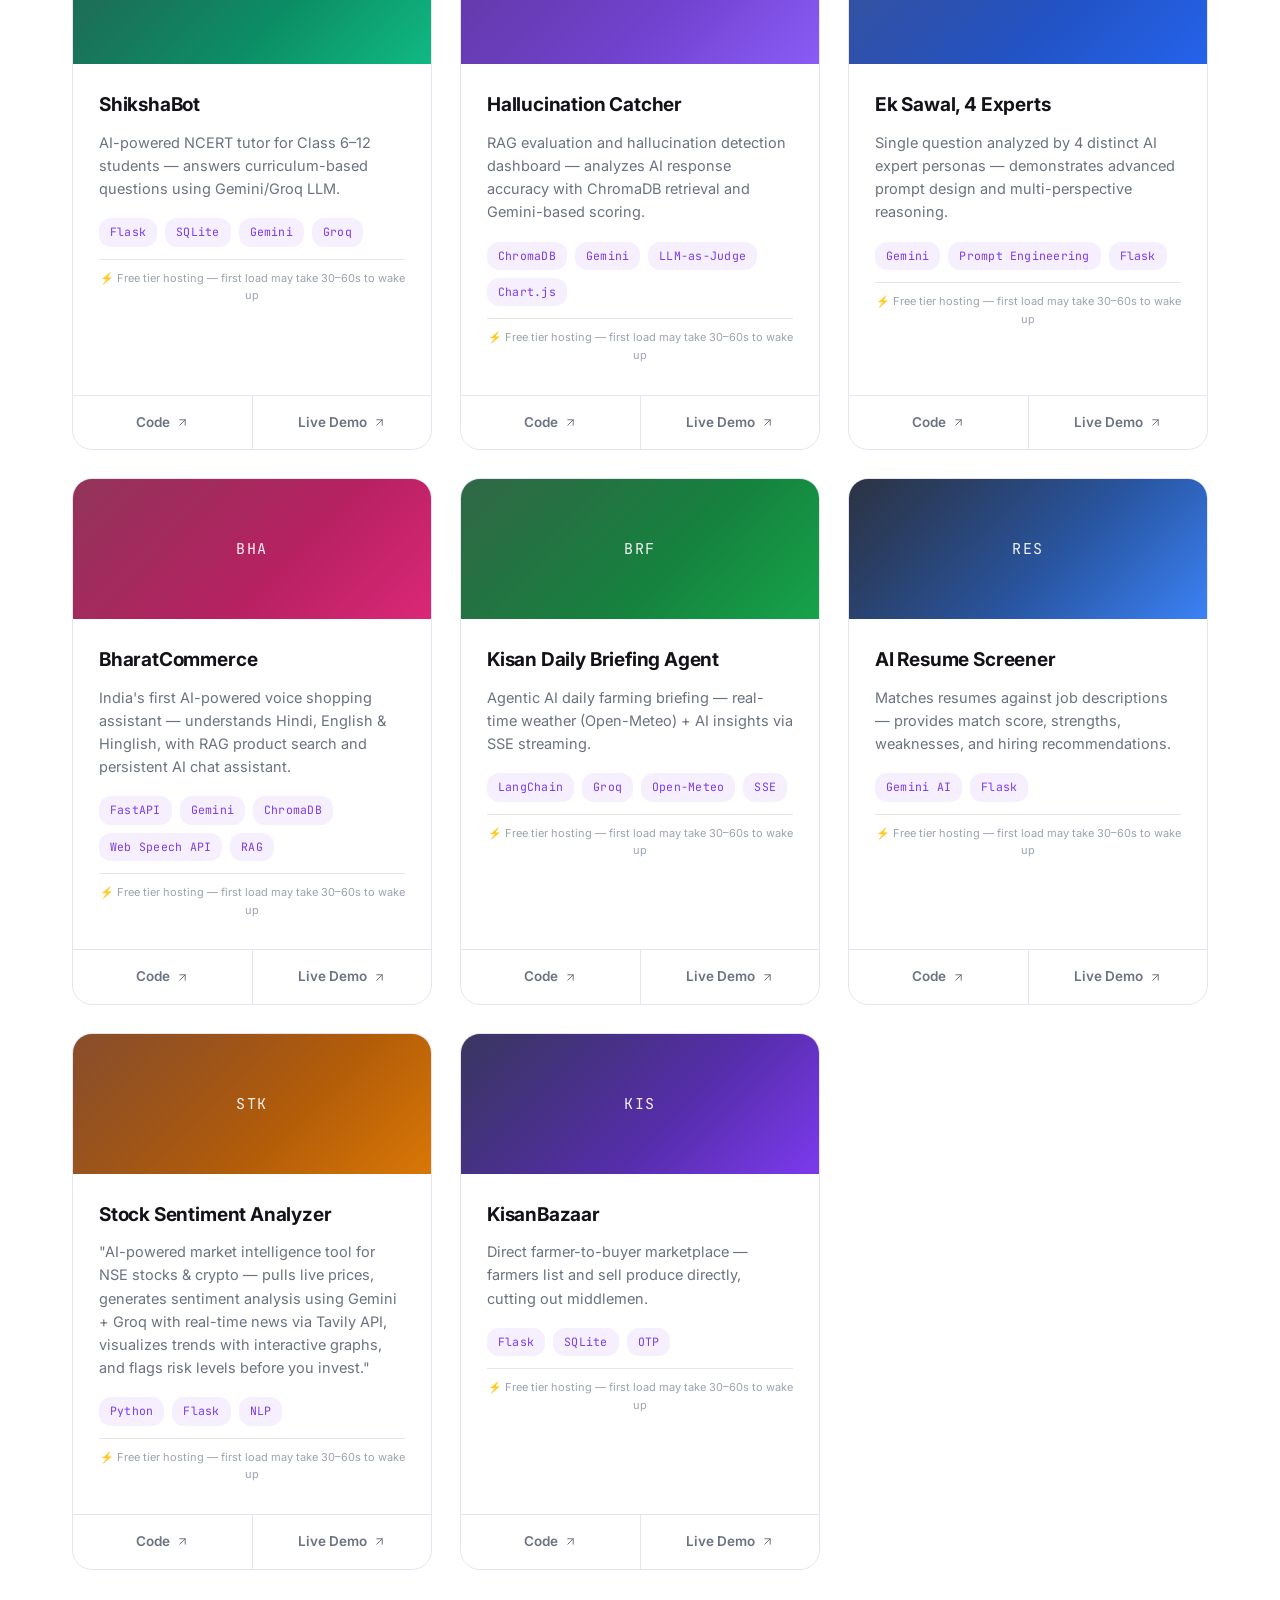
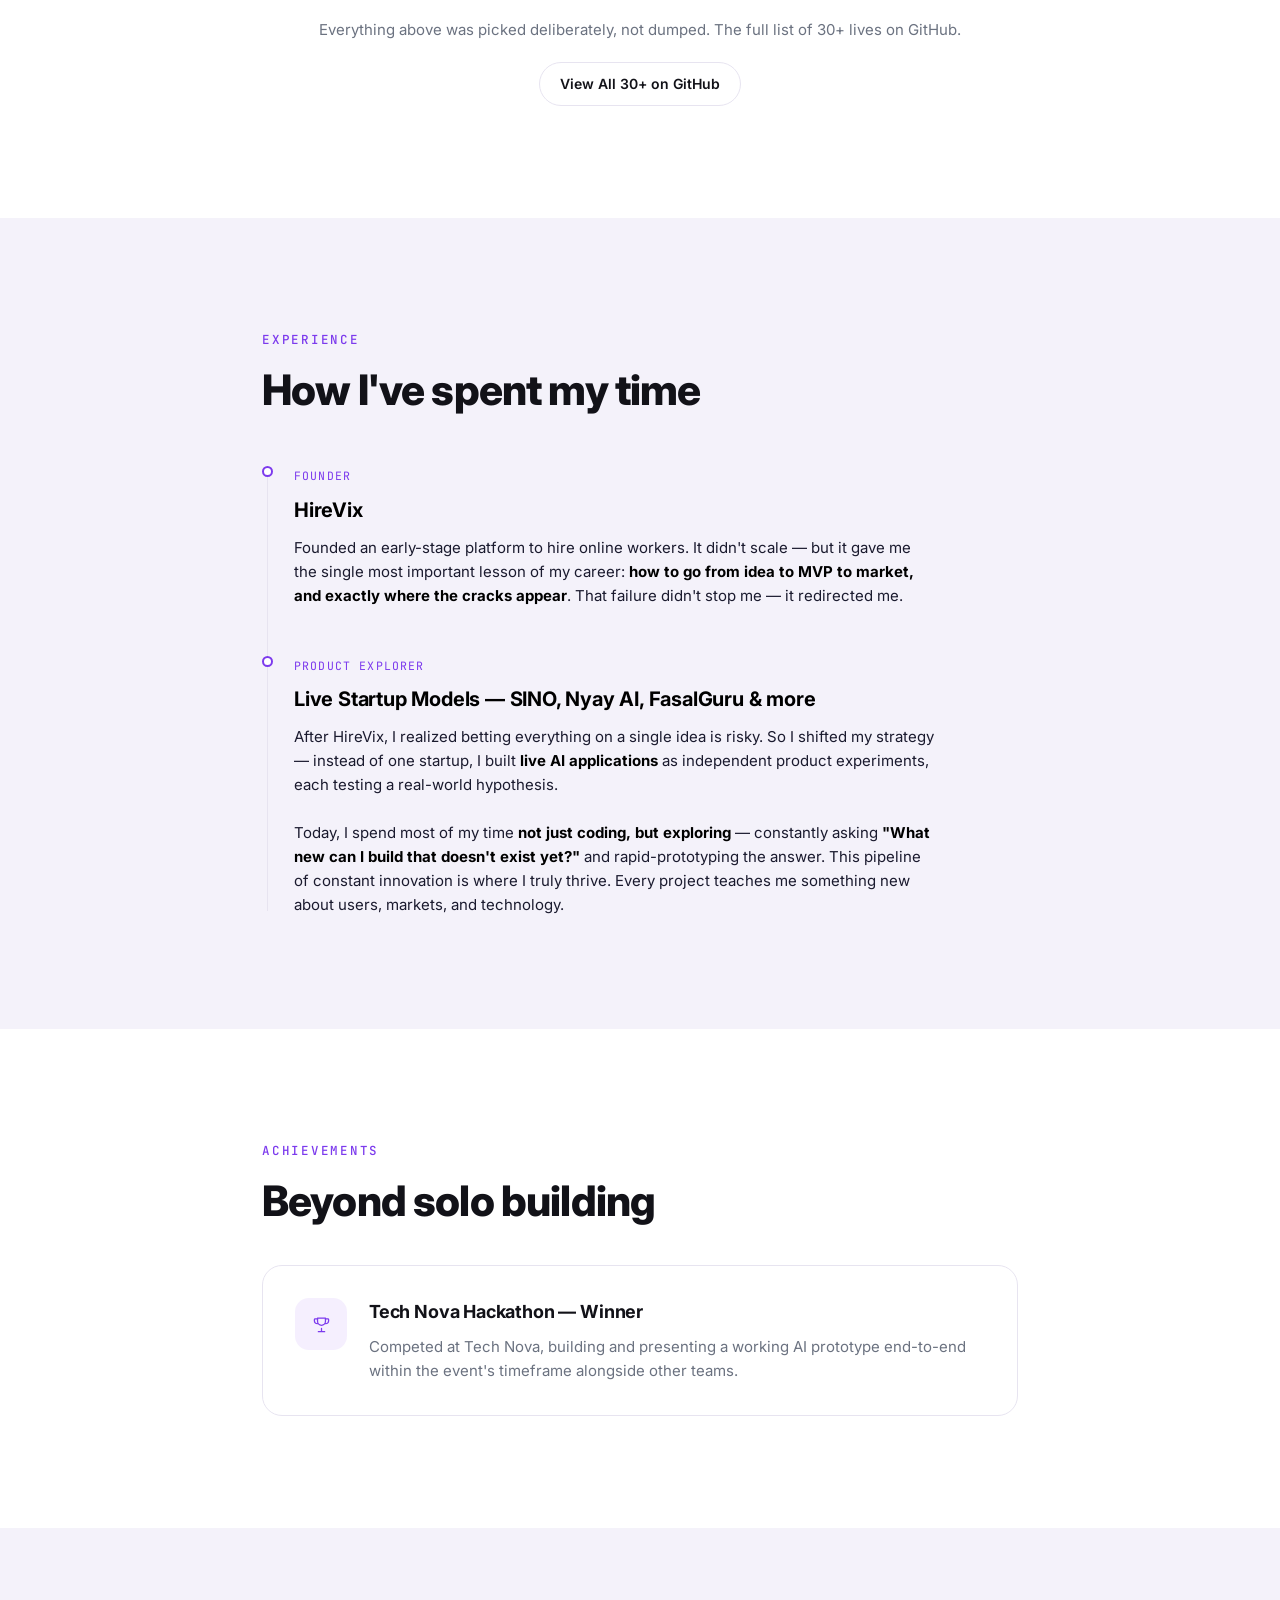
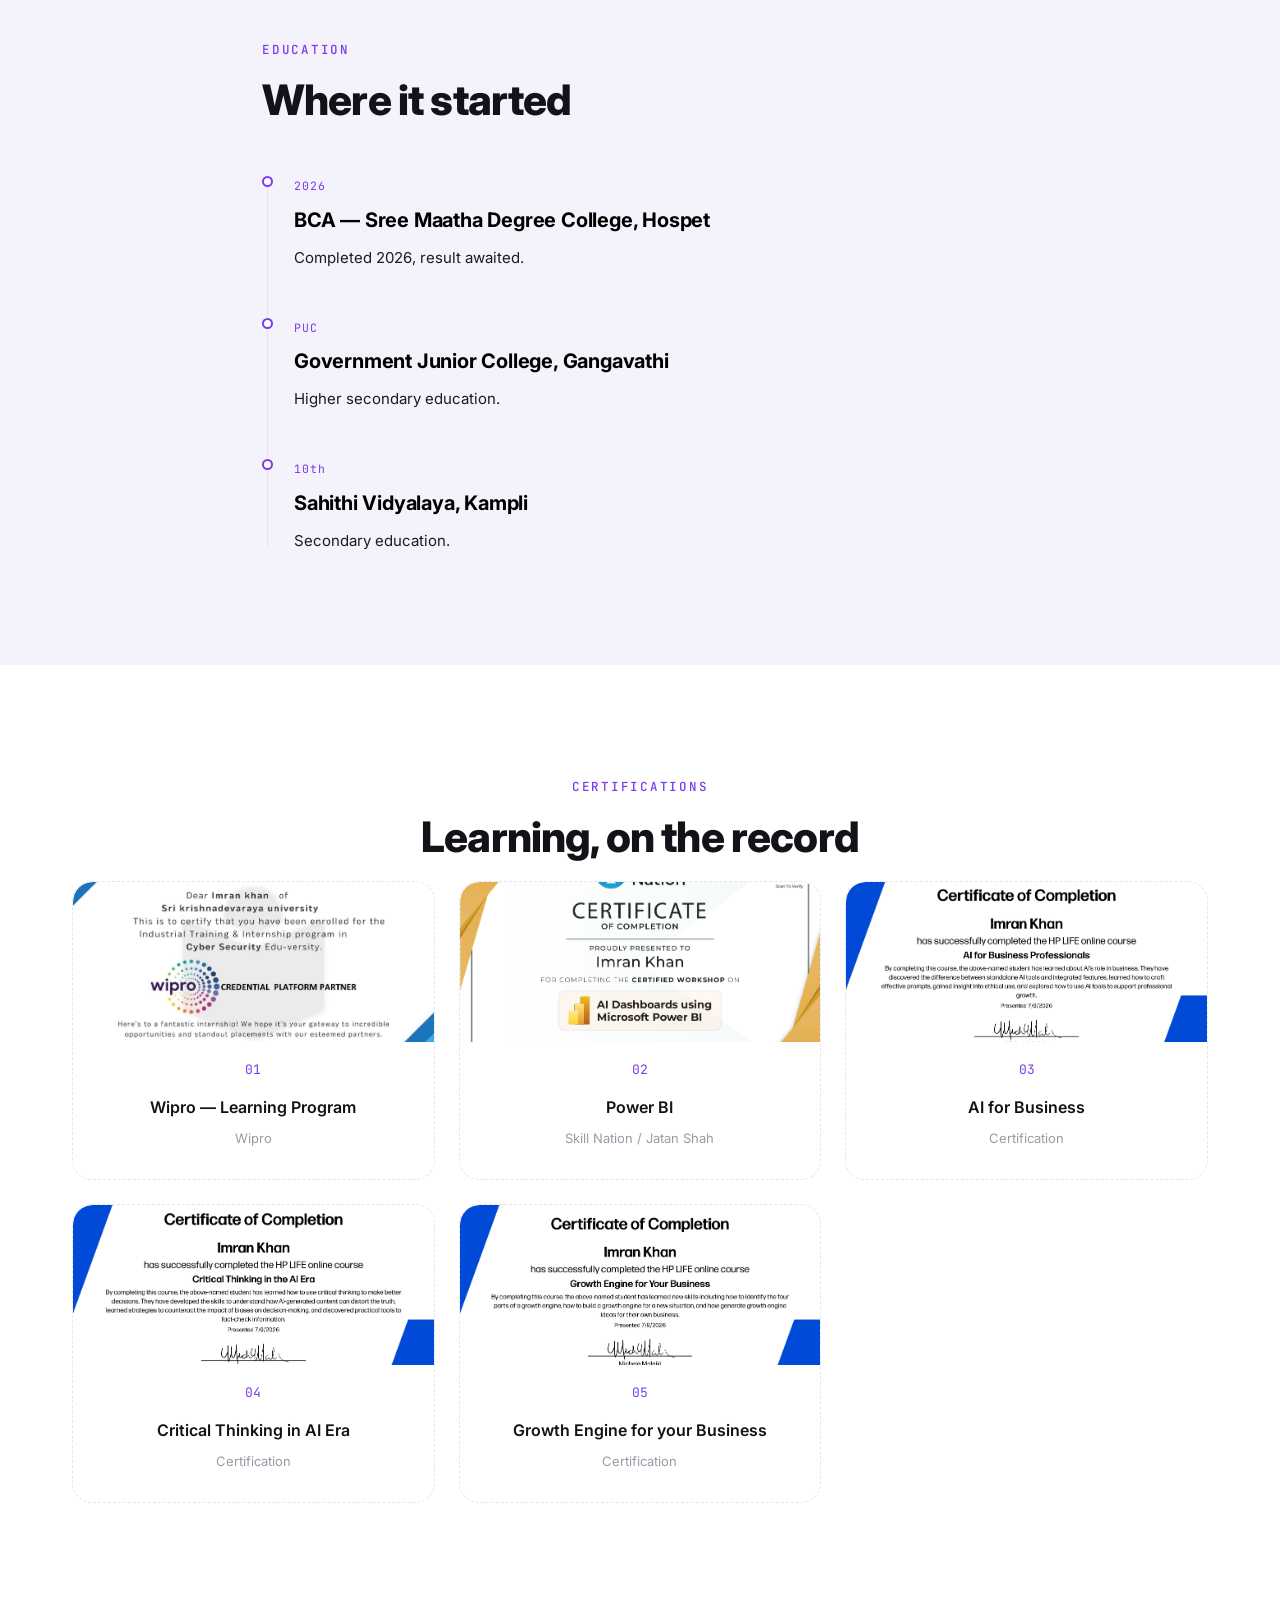
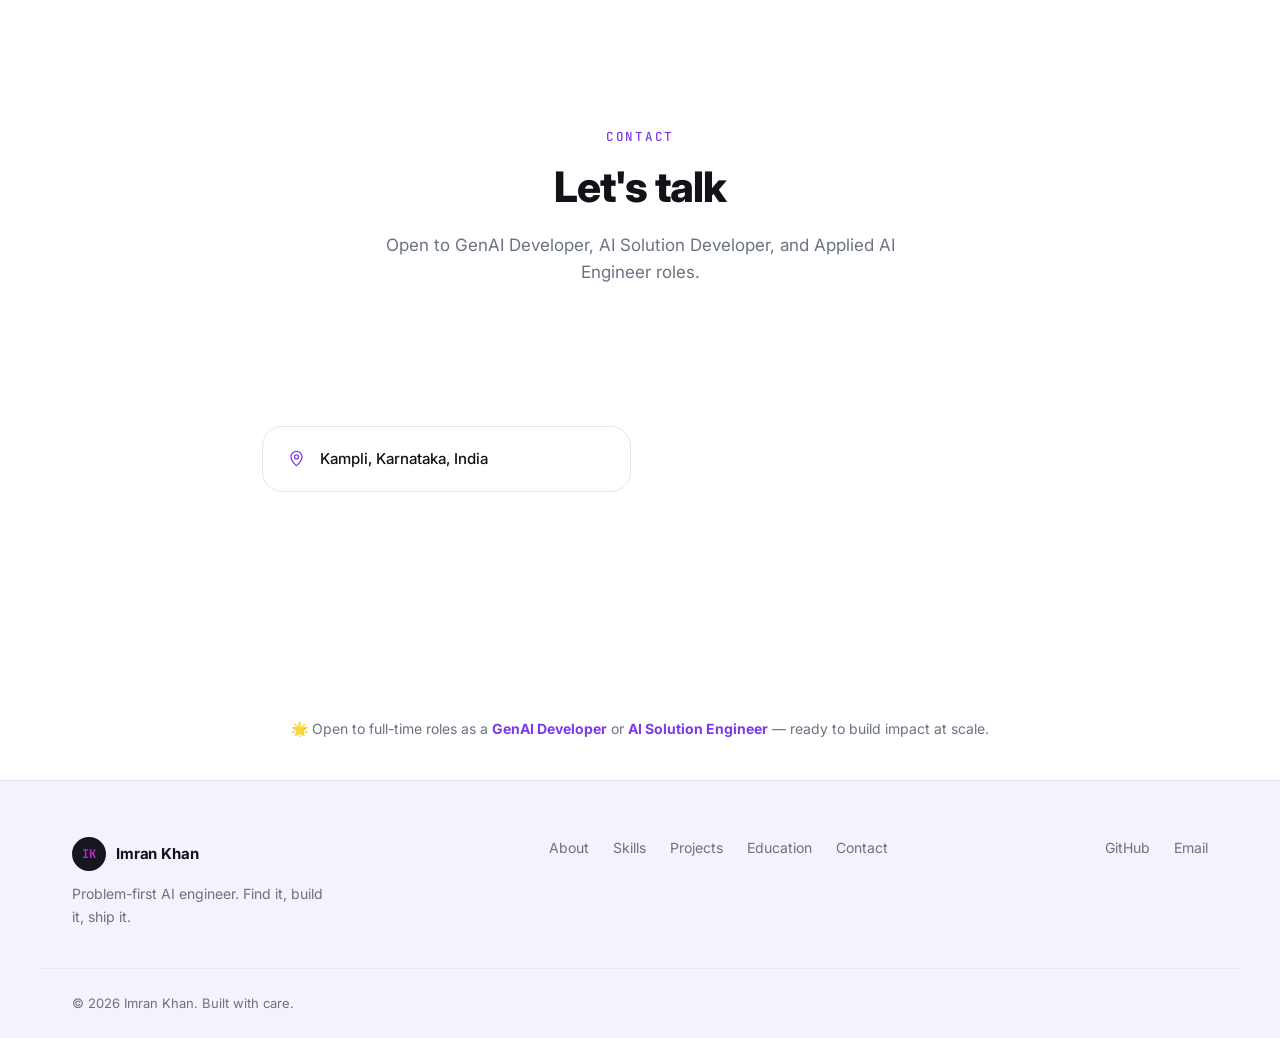
==== commit 11da5e81: "Add auto-hint bubble for AI chat widget" ====
--- a/index.html
+++ b/index.html
@@ -33,6 +33,8 @@
 
 <!-- ================= AI CHAT WIDGET ================= -->
 <div class="ai-chat-widget" id="aiChatWidget">
+  <div class="ai-chat-hint" id="aiChatHint"> Ask AI about Imran!</div>
+
   <button class="ai-chat-toggle" id="aiChatToggle" aria-label="Ask AI about Imran">
     <svg class="icon-sm" viewBox="0 0 24 24"><path d="M12 2a10 10 0 100 20 10 10 0 000-20zm-1 15v-2h2v2h-2zm2.07-7.75l-.9.92C11.45 10.9 11 11.5 11 13h2v-.5c0-1.1.45-1.6 1.17-2.33.5-.5.83-.9.83-1.67 0-1.66-1.34-3-3-3s-3 1.34-3 3H8c0-2.21 1.79-4 4-4s4 1.79 4 4c0 .88-.36 1.68-.93 2.25z" fill="currentColor"/></svg>
     <span class="ai-chat-toggle-label">Ask AI about me</span>
--- a/style.css
+++ b/style.css
@@ -1097,4 +1097,43 @@
 @media (max-width: 480px) {
   .ai-chat-toggle-label { display: none; }
   .ai-chat-panel { width: calc(100vw - 32px); }
+}
+
+/* ============================================================
+   AI CHAT — AUTO HINT BUBBLE
+   ============================================================ */
+.ai-chat-hint {
+  position: absolute;
+  bottom: 100%;
+  right: 0;
+  margin-bottom: 12px;
+  padding: 10px 14px;
+  background: var(--text-primary);
+  color: var(--bg, #fff);
+  font-size: 13px;
+  font-weight: 600;
+  border-radius: 12px;
+  white-space: nowrap;
+  box-shadow: var(--shadow-md);
+  opacity: 0;
+  visibility: hidden;
+  transform: translateY(8px);
+  transition: opacity .4s var(--ease), transform .4s var(--ease), visibility .4s;
+  pointer-events: none;
+}
+.ai-chat-hint::after {
+  content: '';
+  position: absolute;
+  top: 100%;
+  right: 20px;
+  border: 6px solid transparent;
+  border-top-color: var(--text-primary);
+}
+.ai-chat-hint.show { opacity: 1; visibility: visible; transform: translateY(0); }
+
+body.dark-theme .ai-chat-hint { background: #fff; color: #1a1a2e; }
+body.dark-theme .ai-chat-hint::after { border-top-color: #fff; }
+
+@media (max-width: 480px) {
+  .ai-chat-hint { font-size: 12px; padding: 8px 12px; }
 }
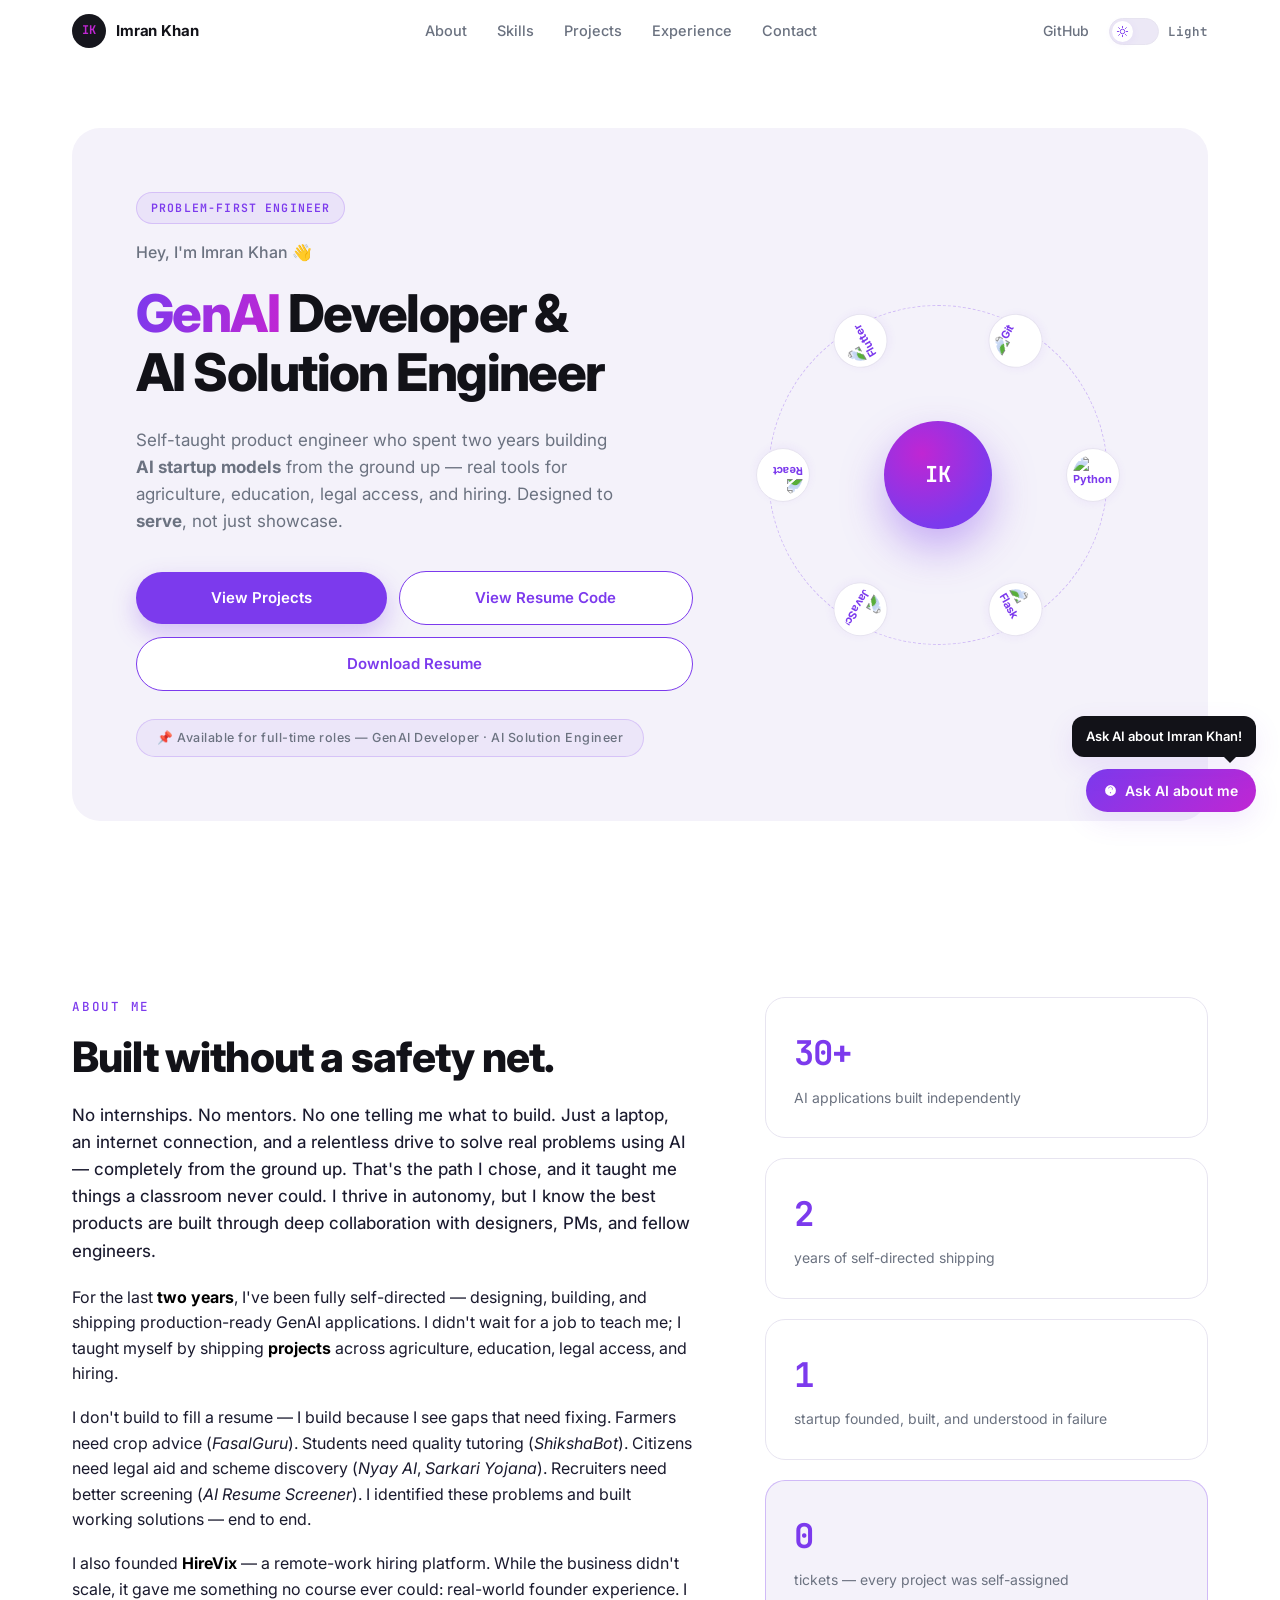
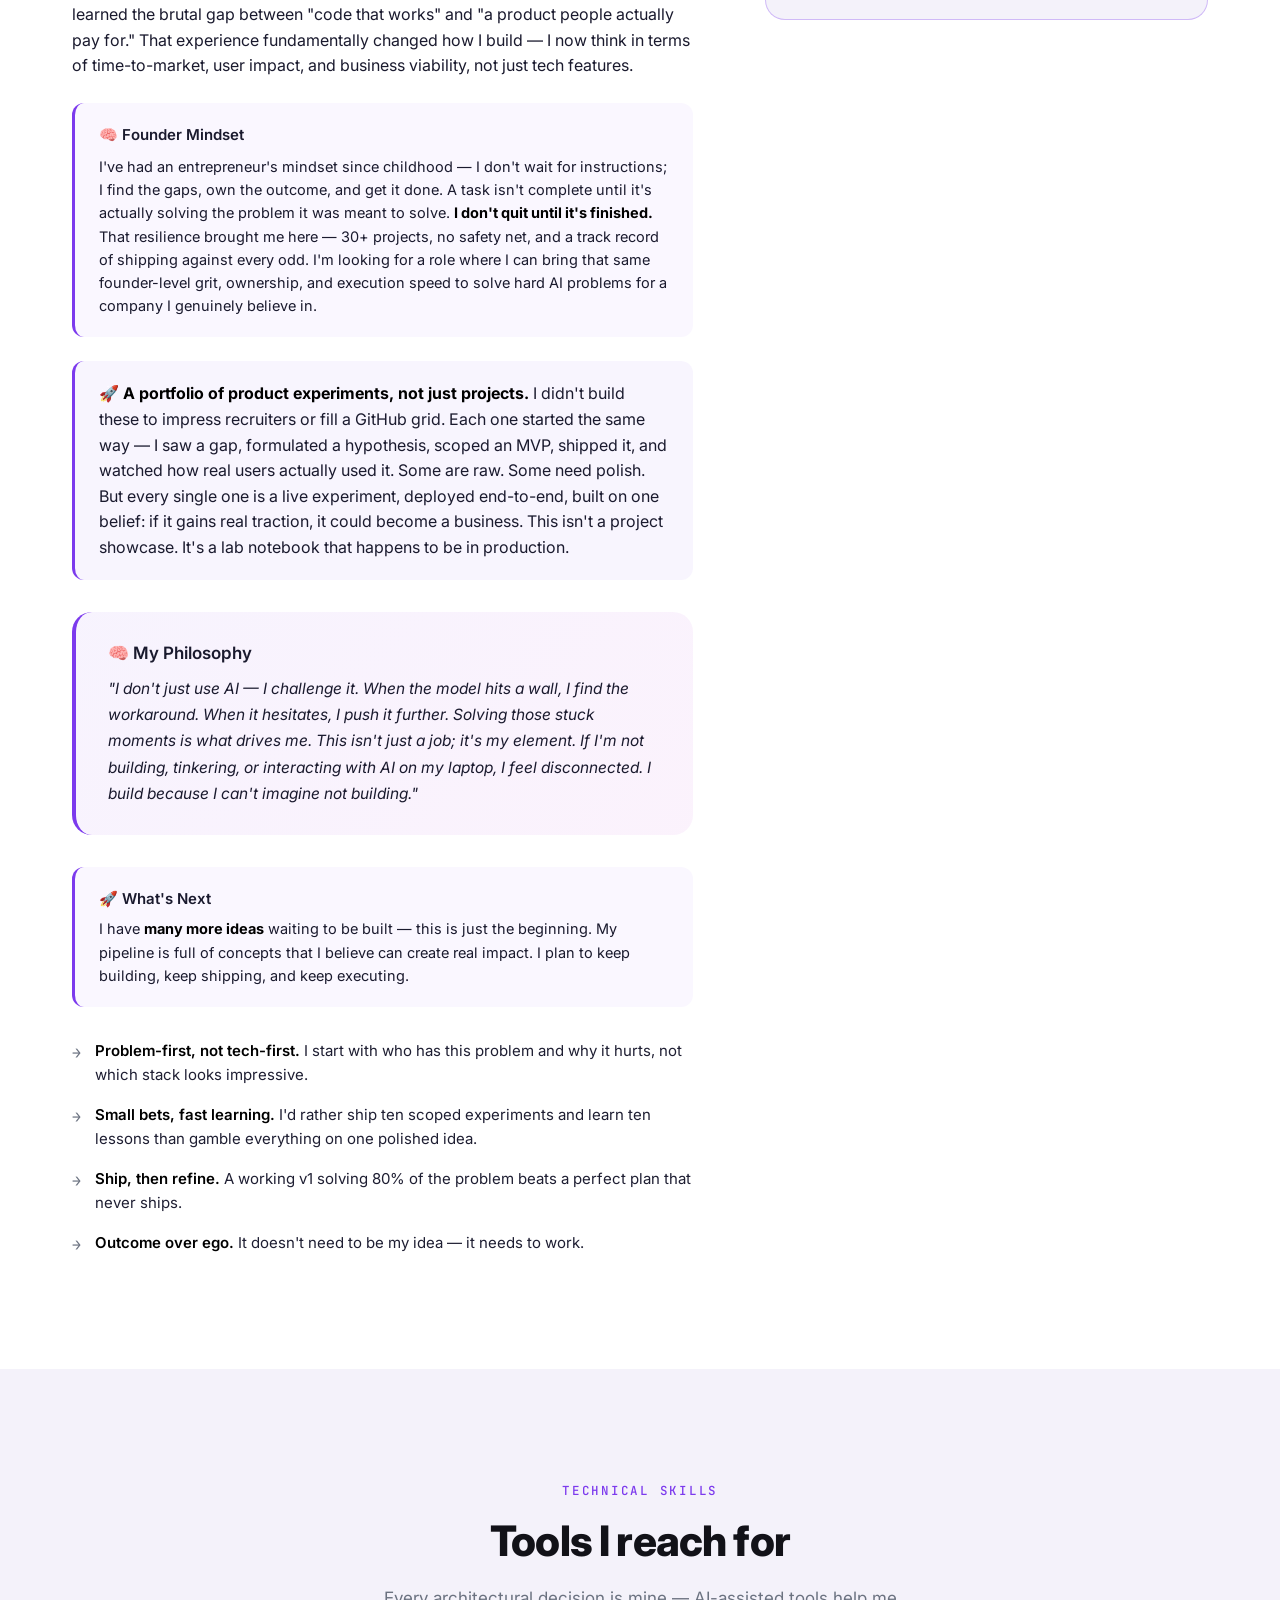
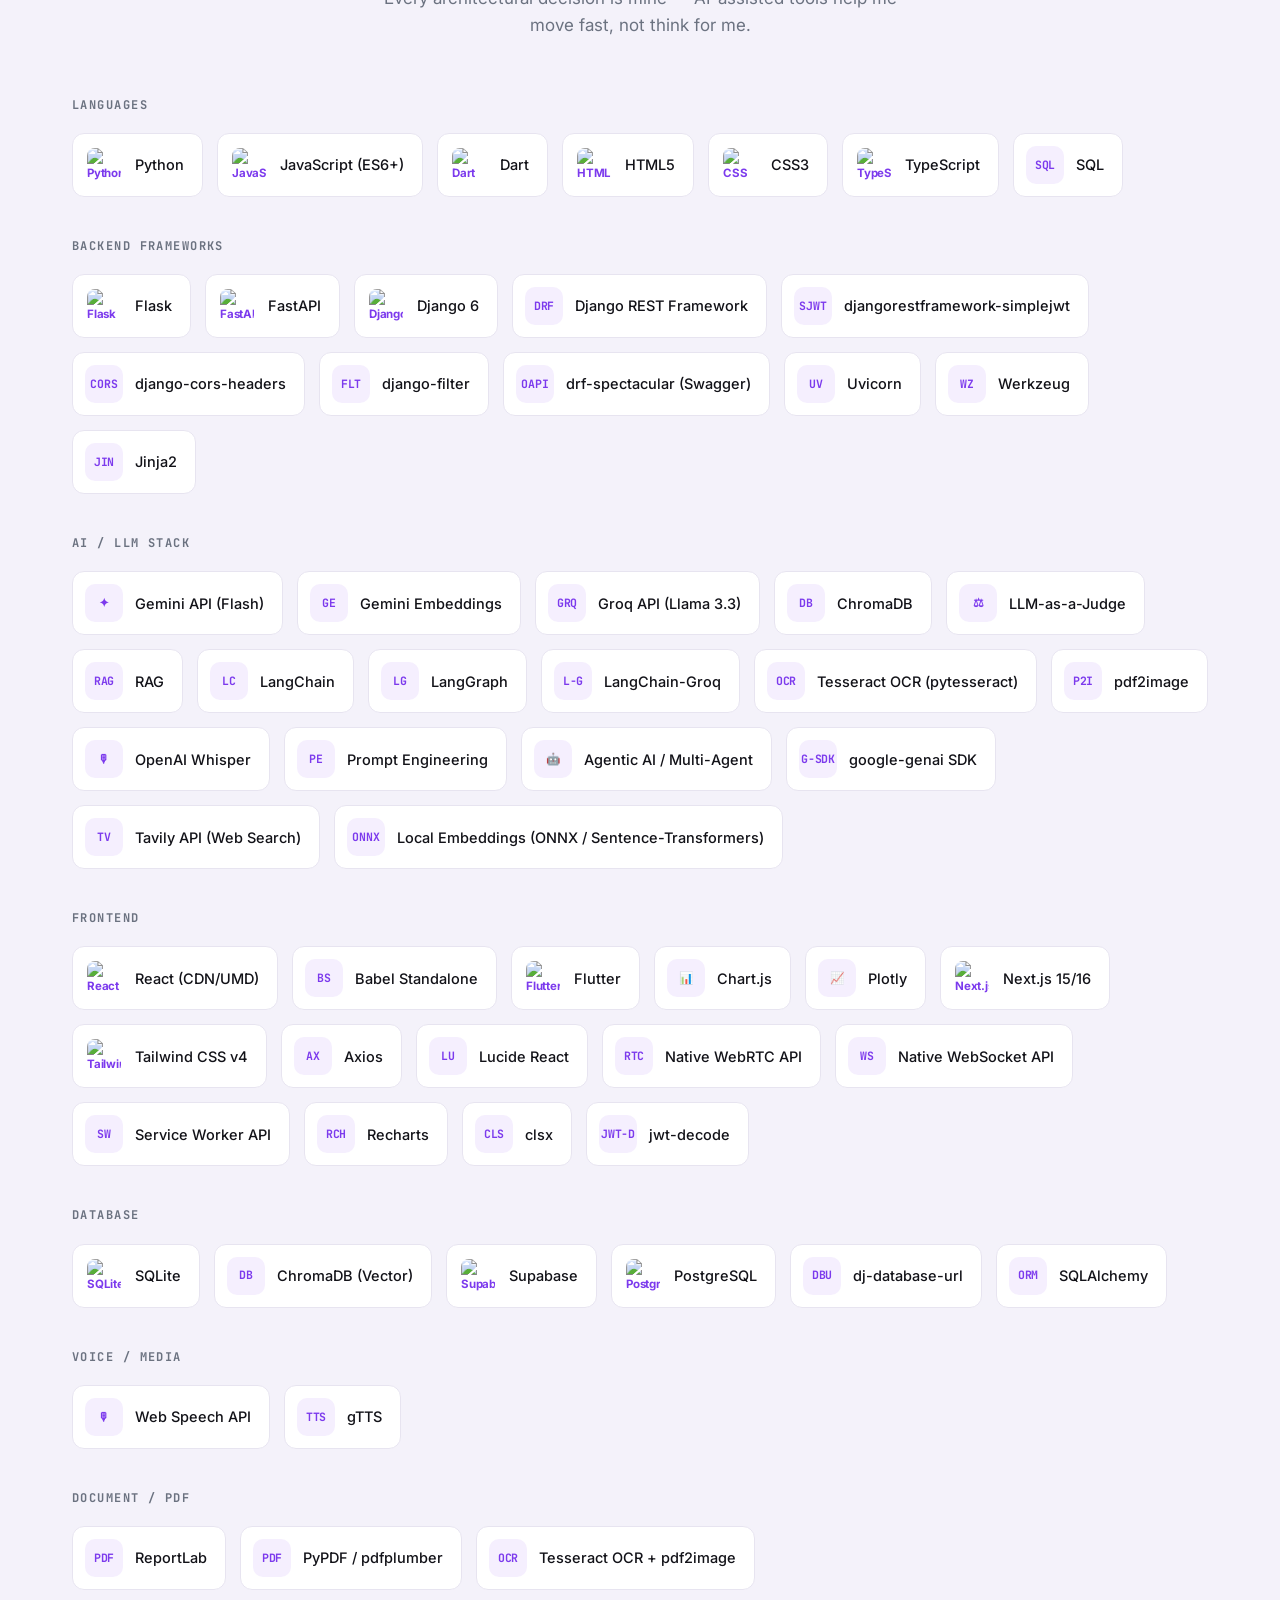
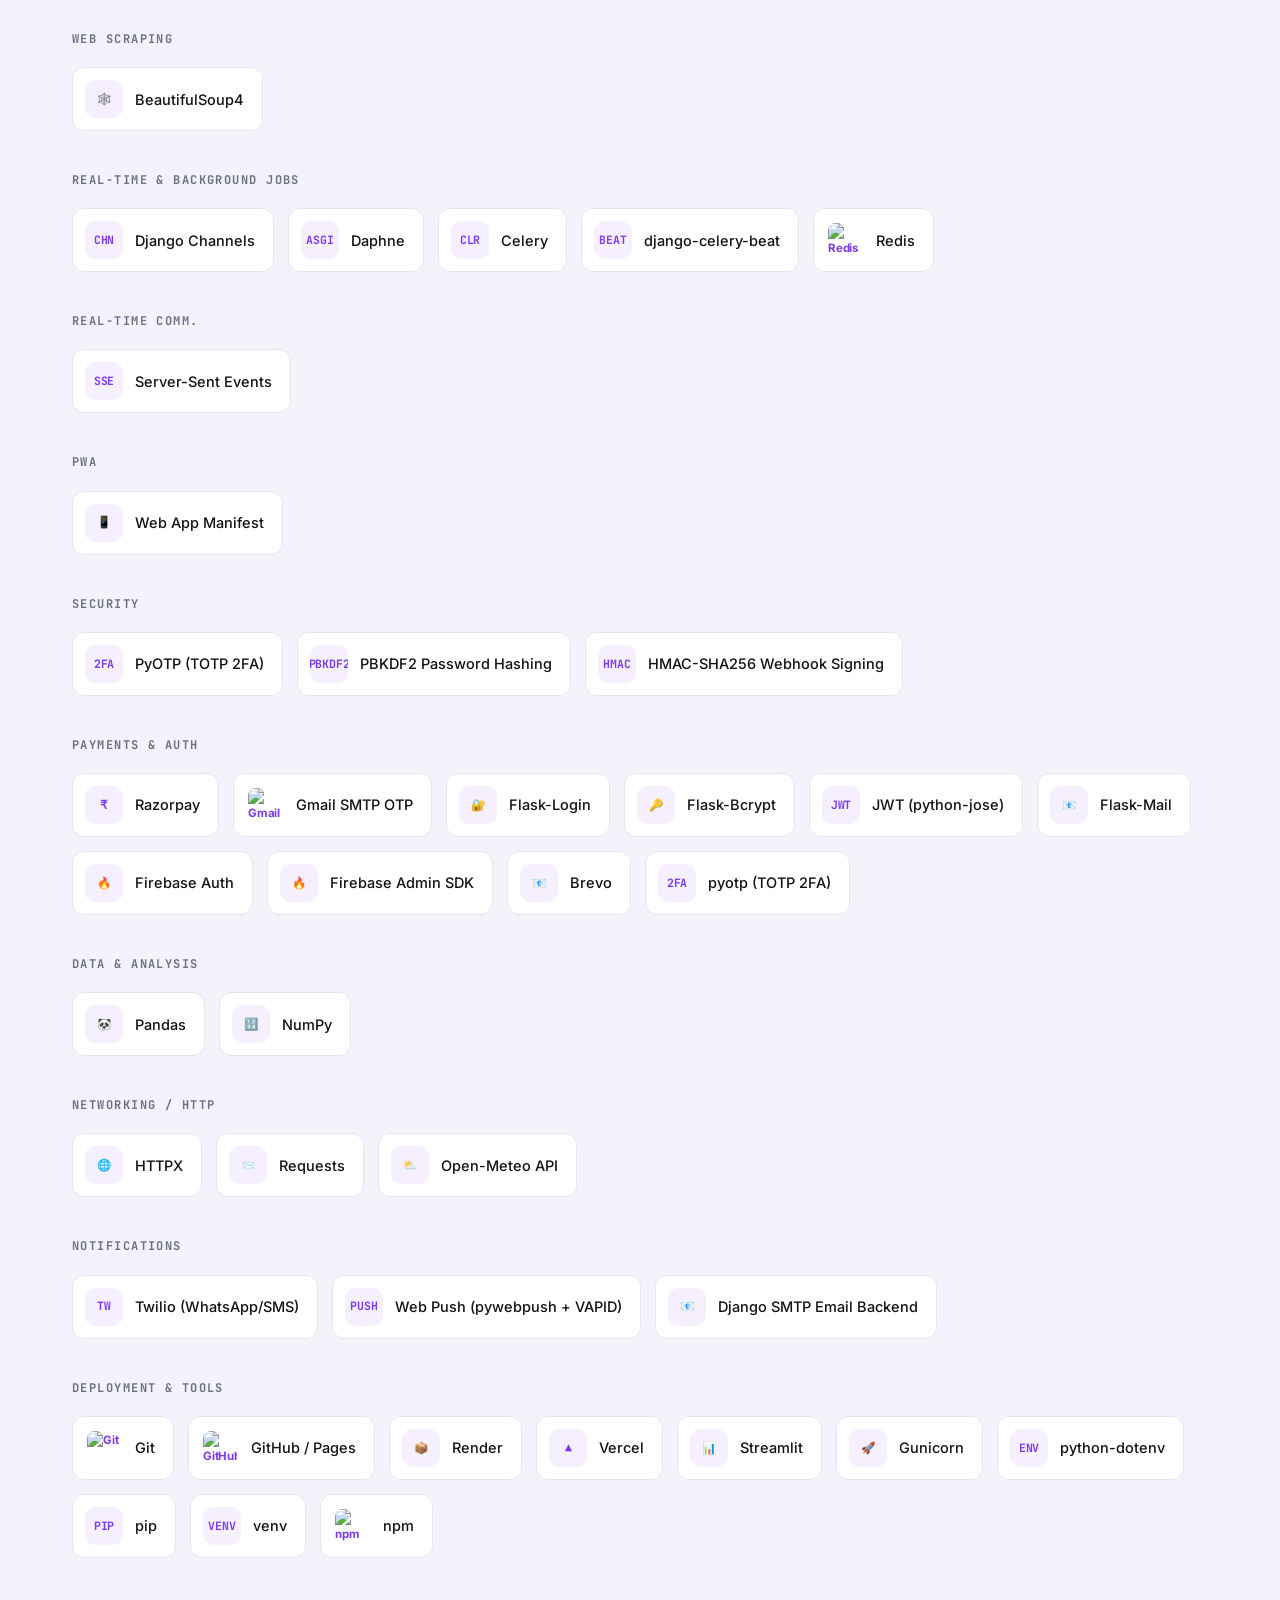
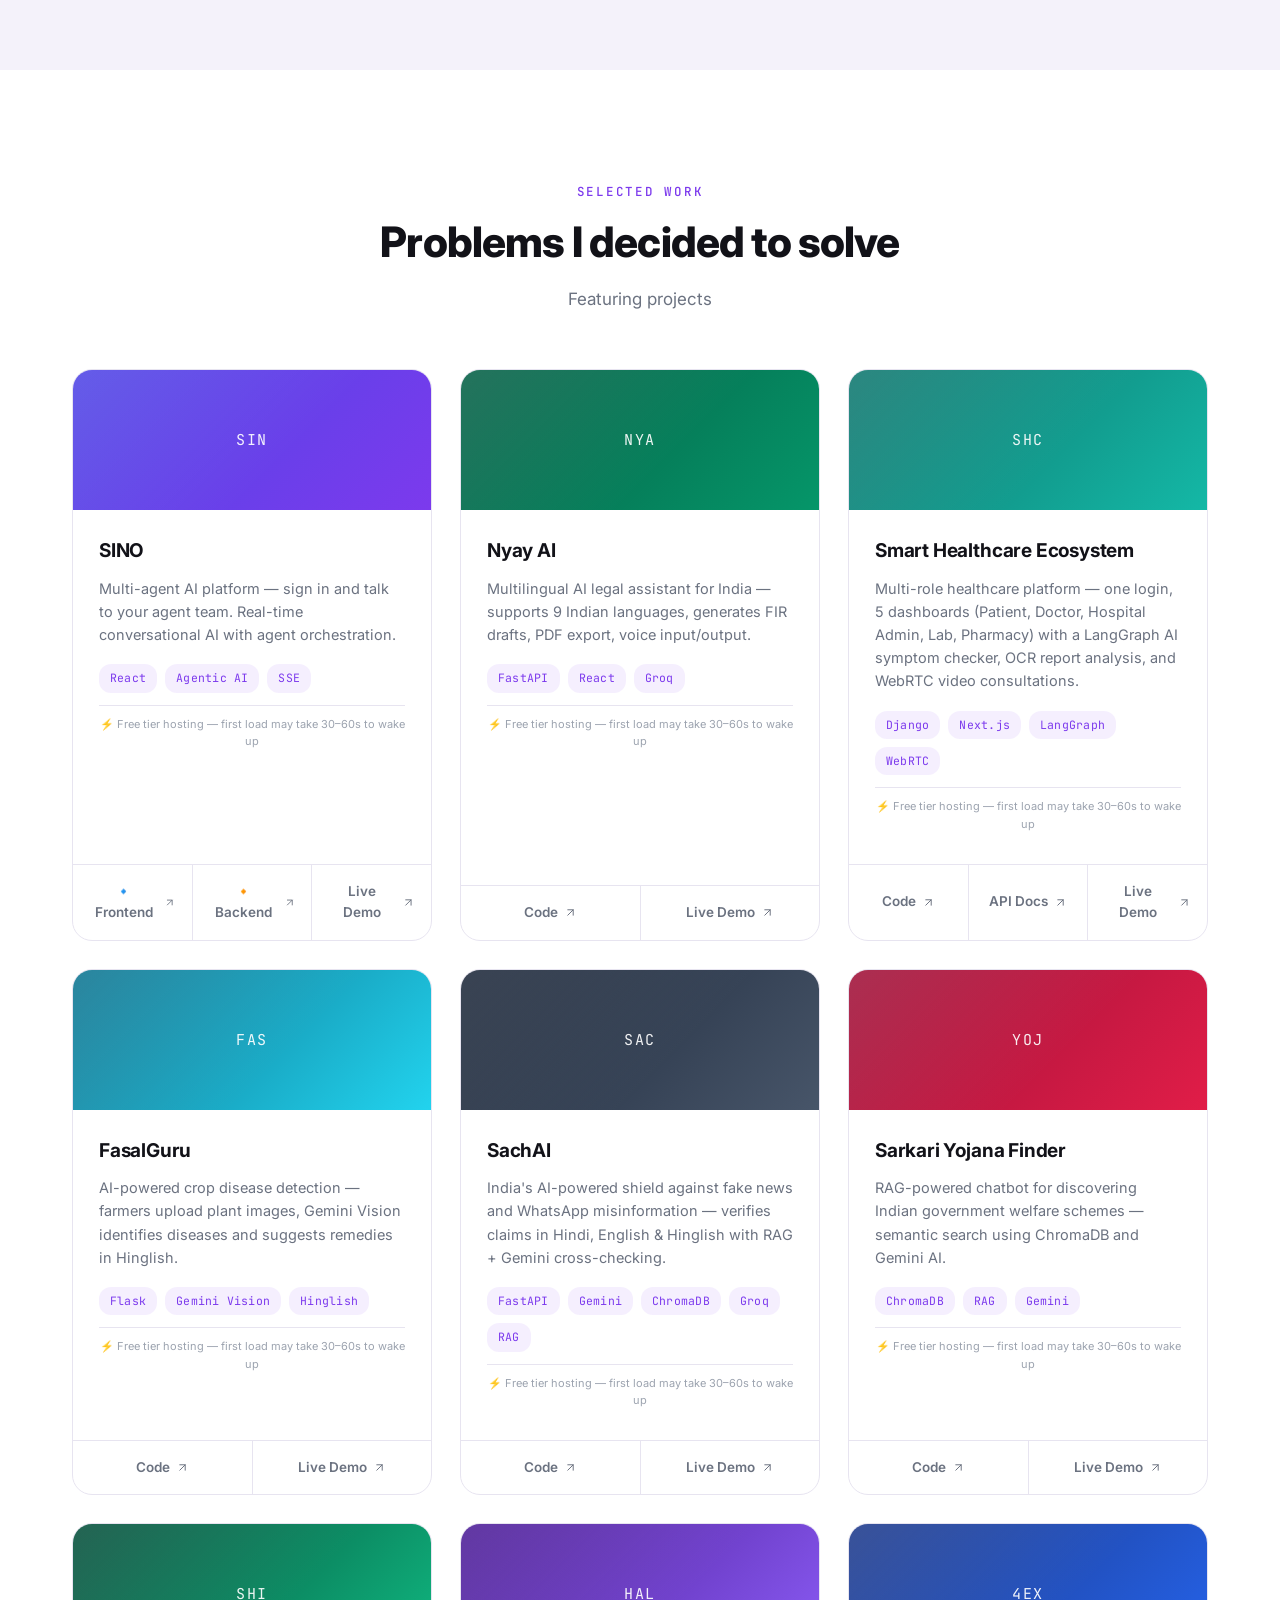
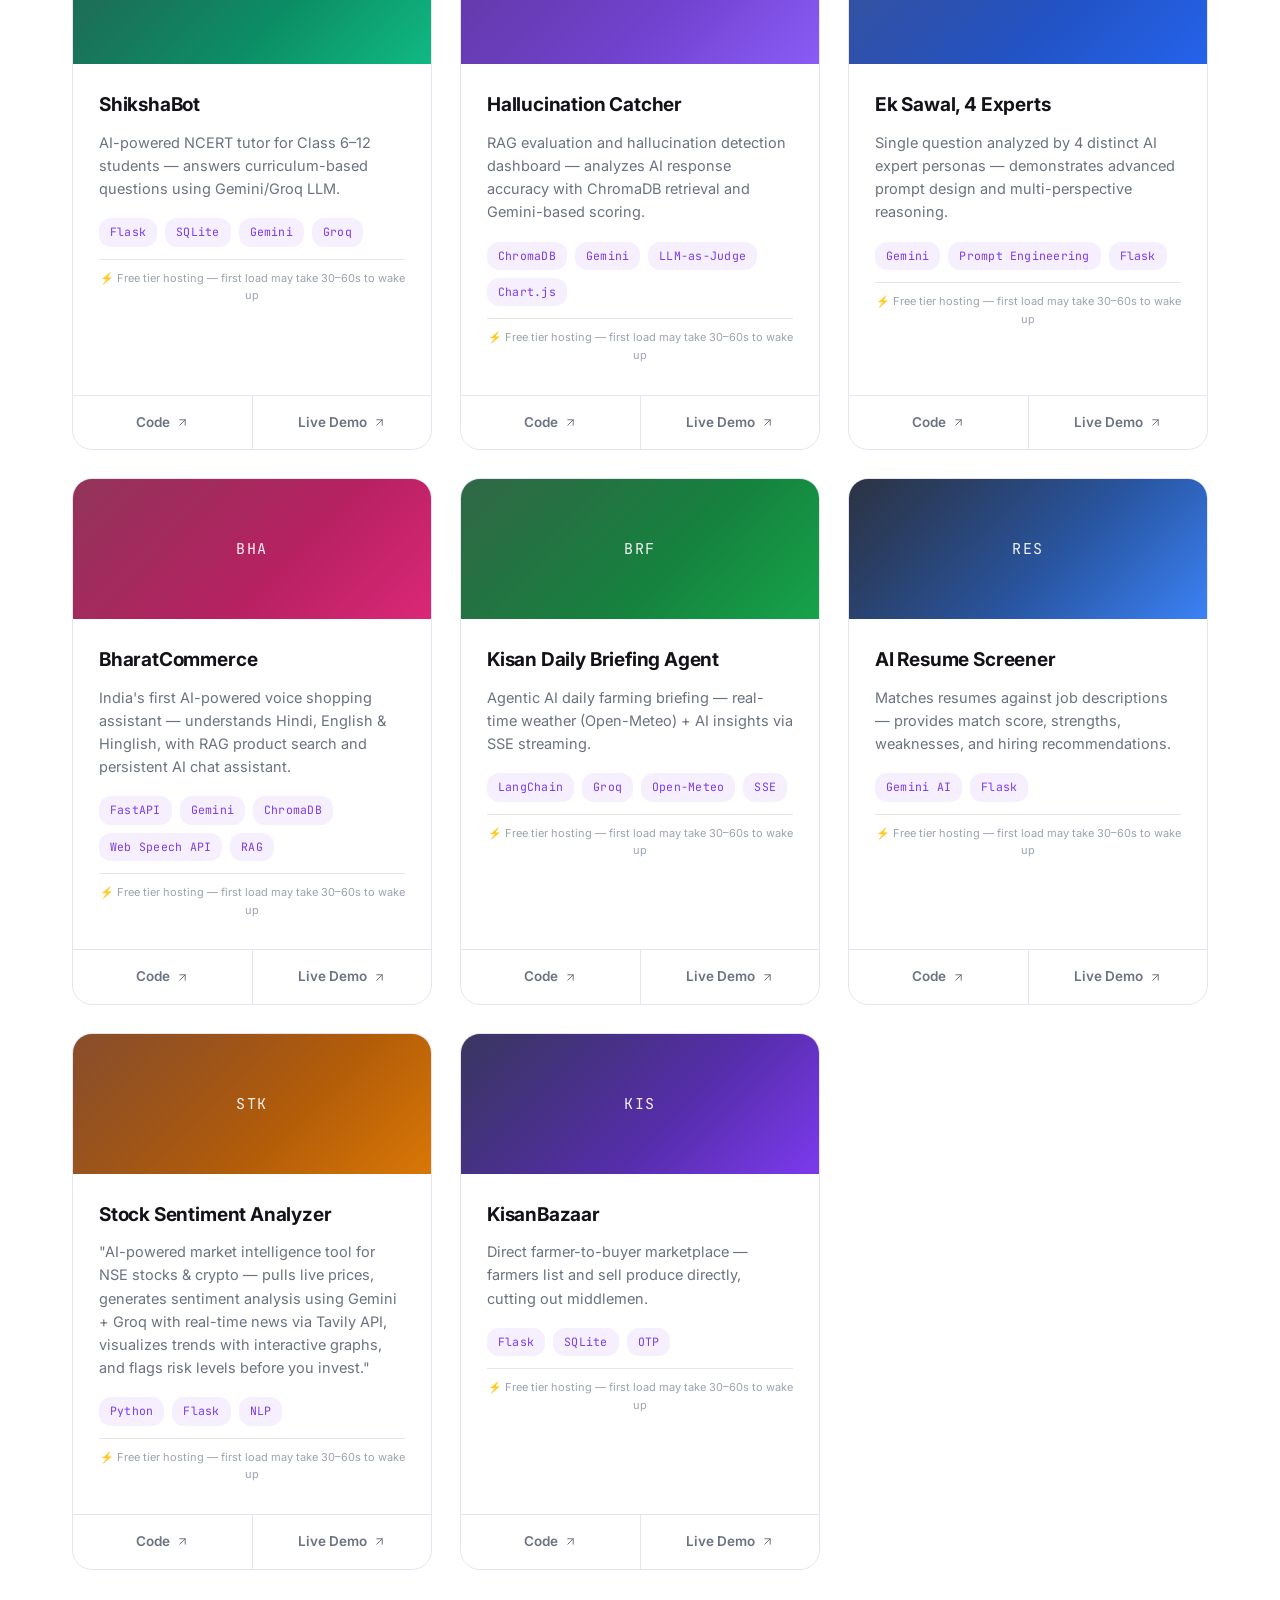
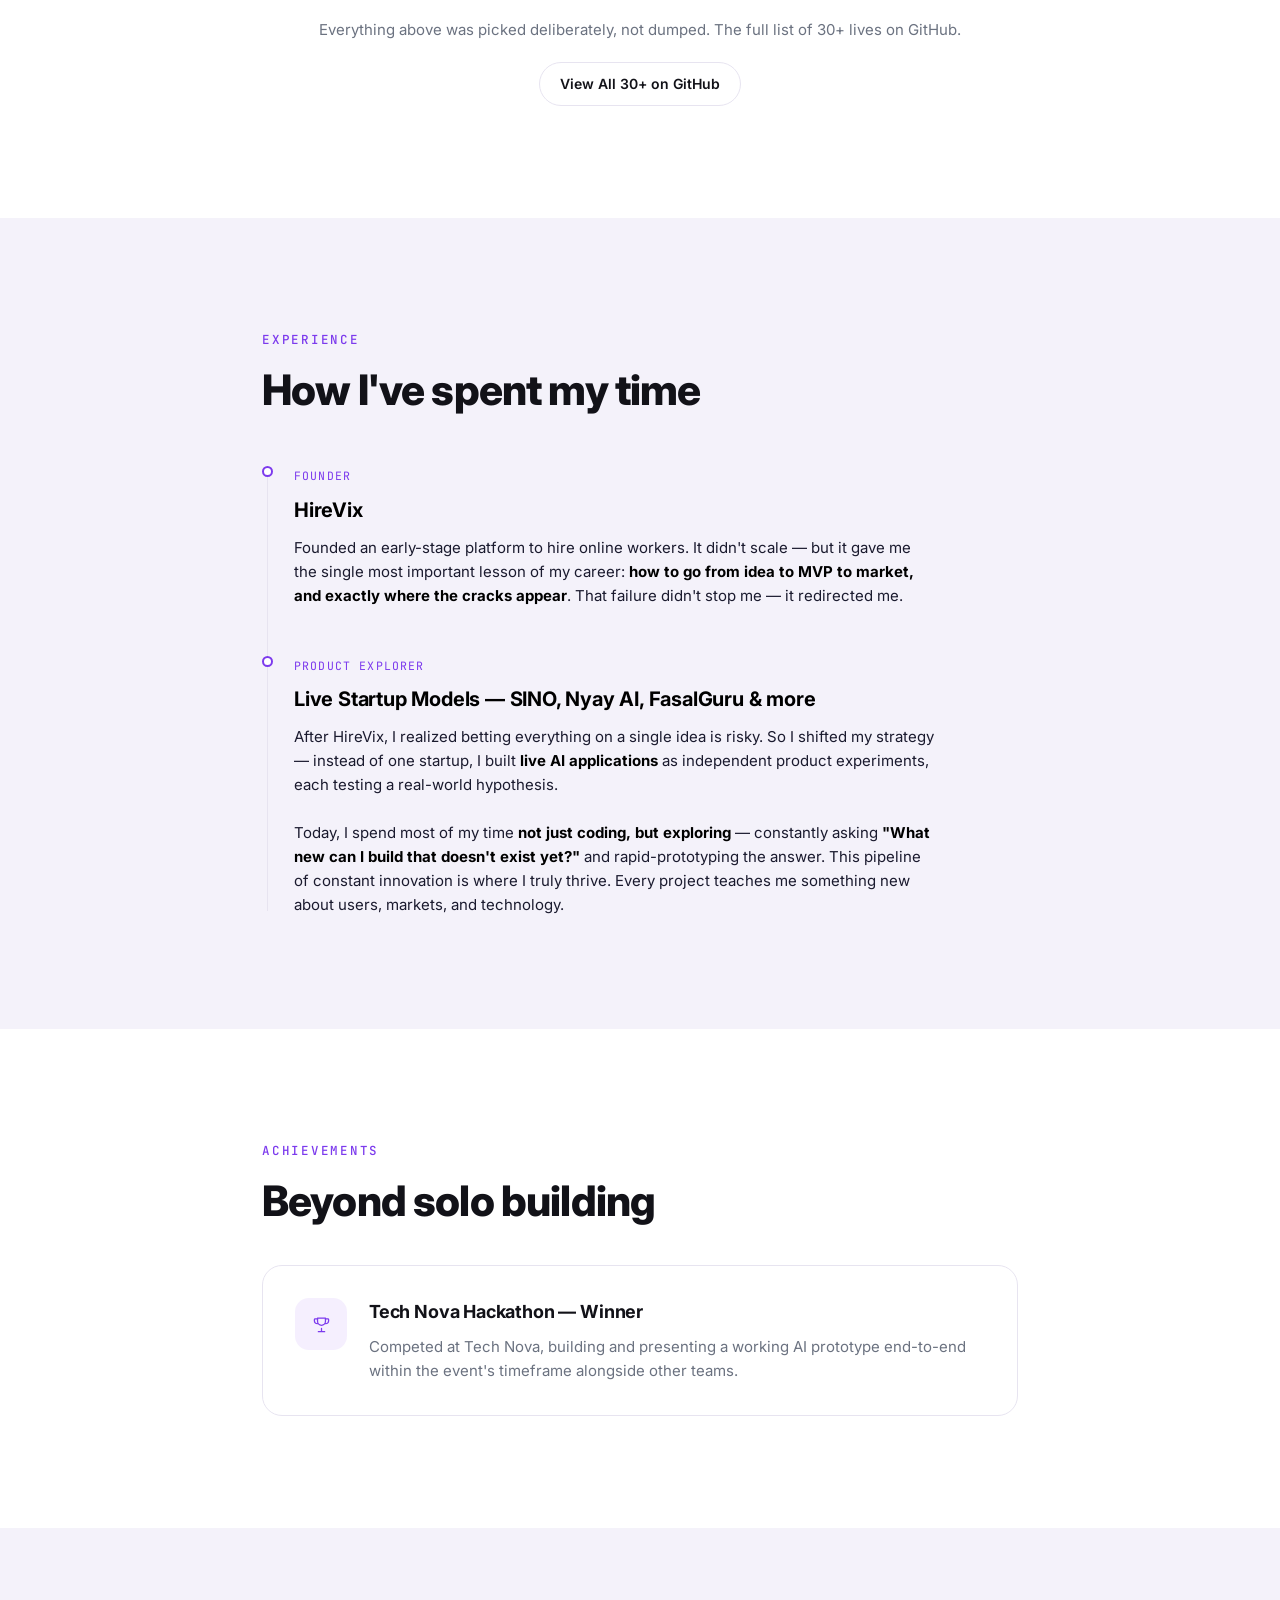
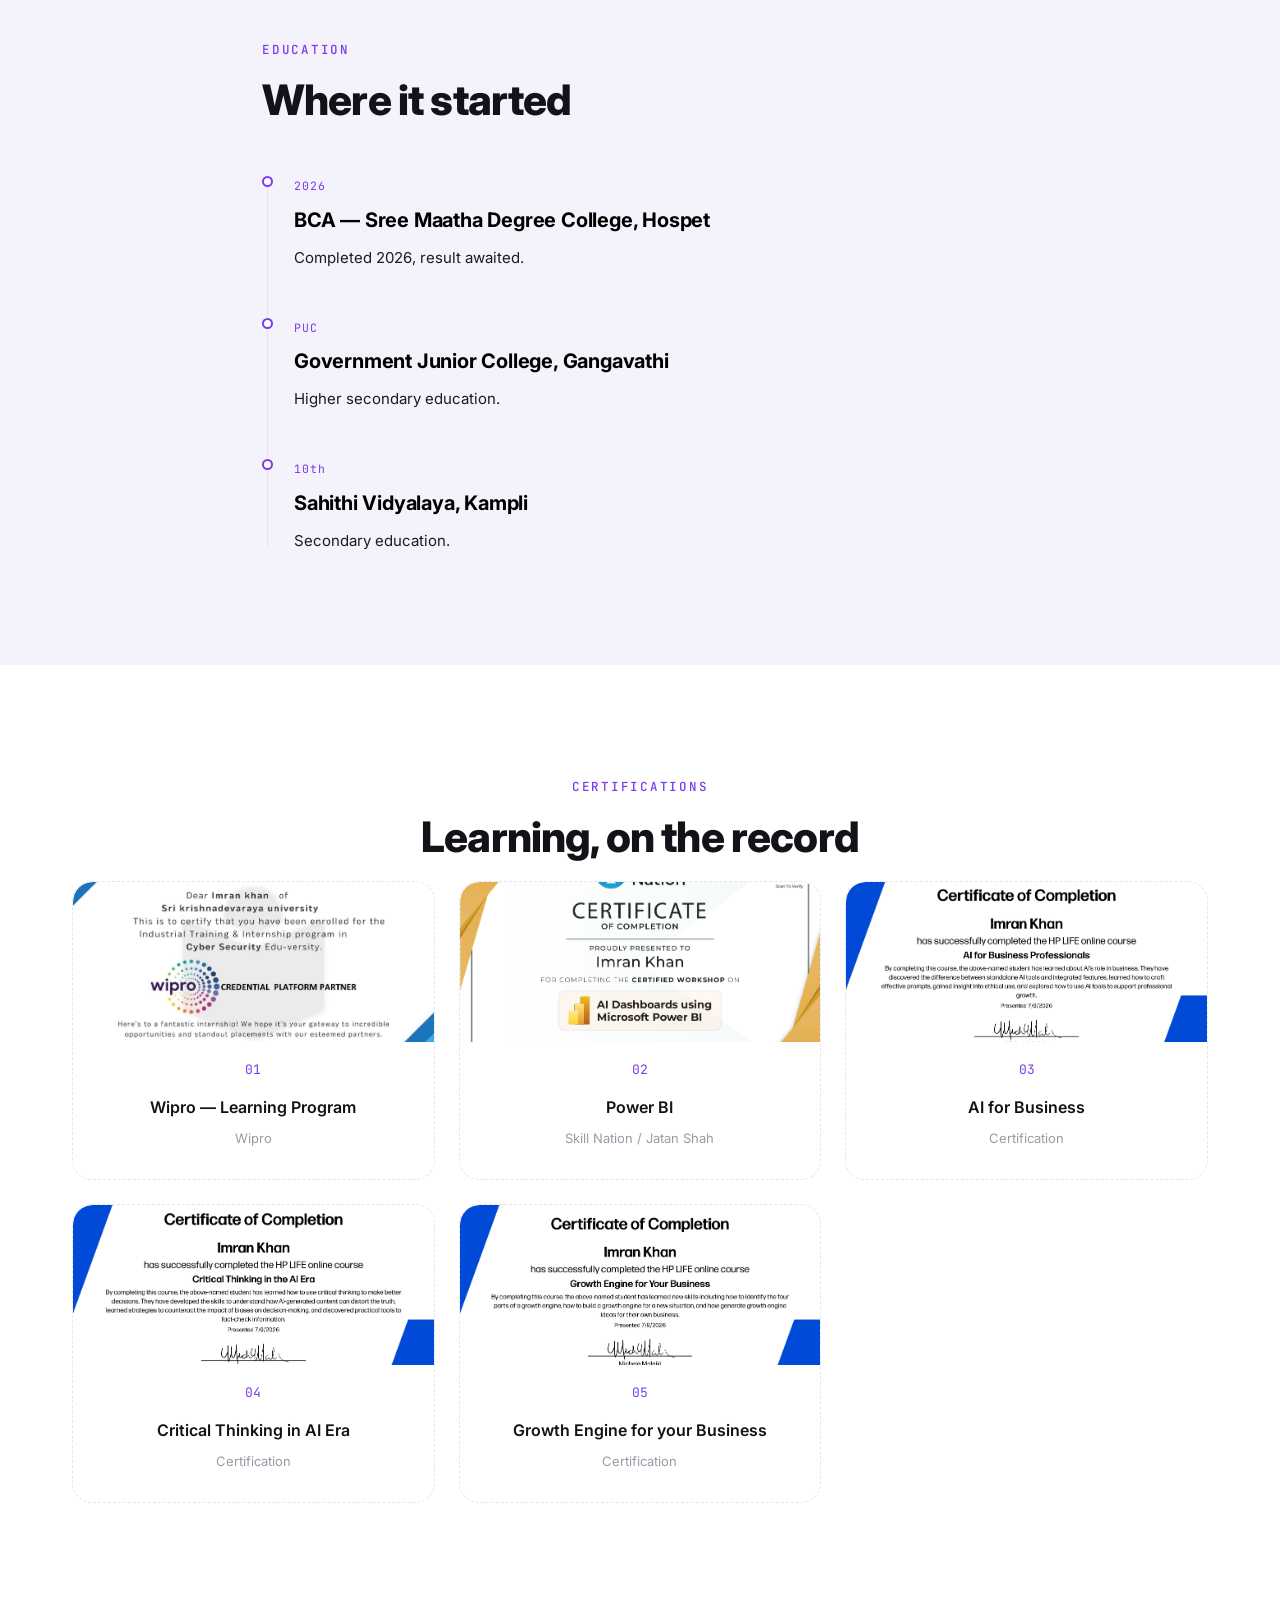
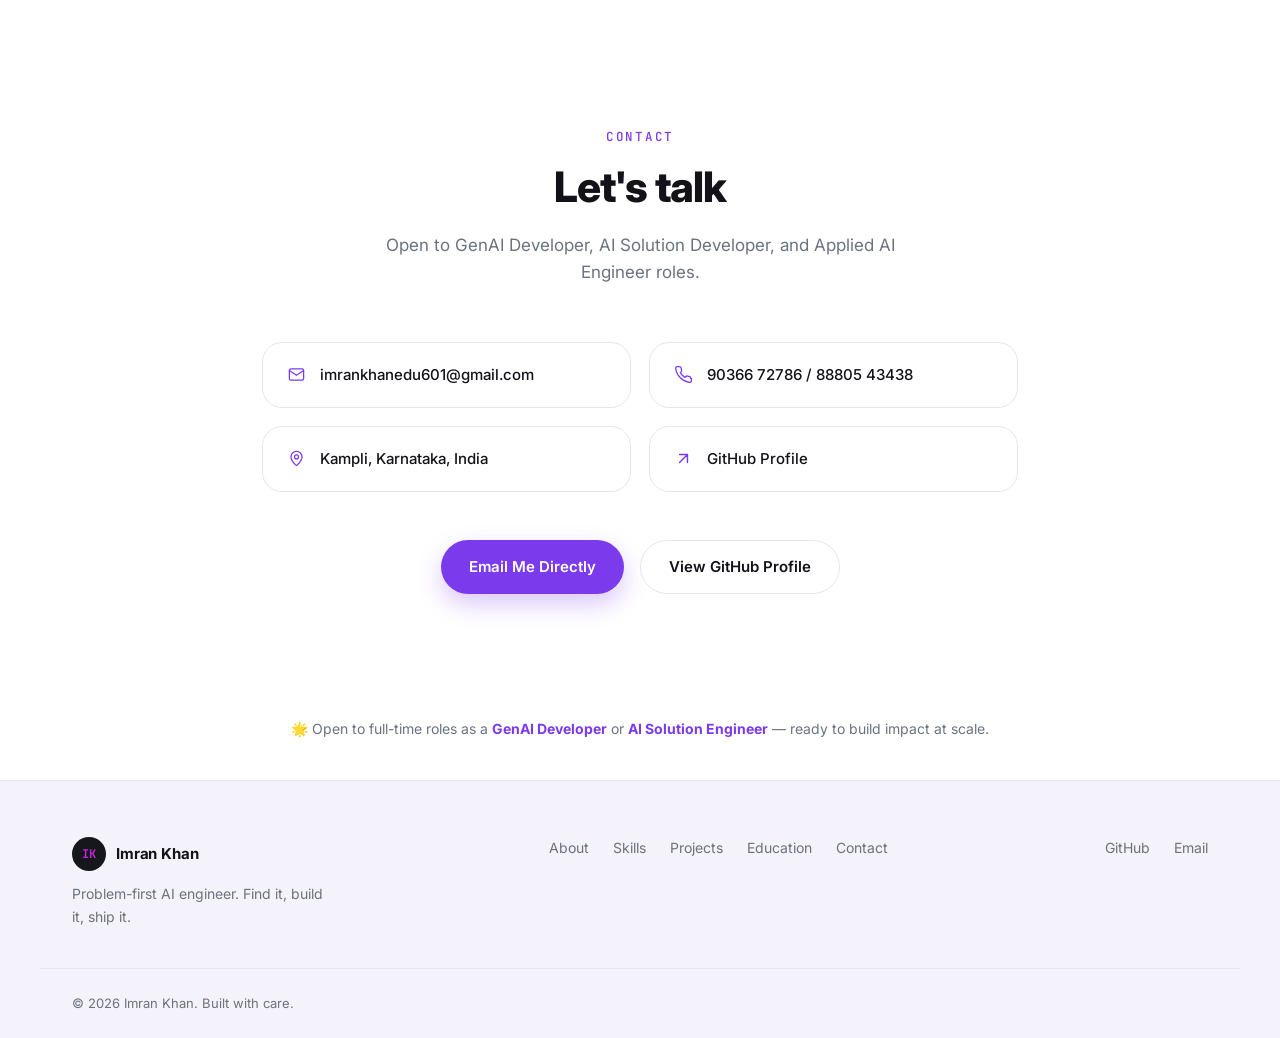
==== commit 27a61de8: "Update index content and increase hint display duration" ====
--- a/index.html
+++ b/index.html
@@ -33,7 +33,7 @@
 
 <!-- ================= AI CHAT WIDGET ================= -->
 <div class="ai-chat-widget" id="aiChatWidget">
-  <div class="ai-chat-hint" id="aiChatHint"> Ask AI about Imran!</div>
+  <div class="ai-chat-hint" id="aiChatHint"> Ask AI about Imran Khan!</div>
 
   <button class="ai-chat-toggle" id="aiChatToggle" aria-label="Ask AI about Imran">
     <svg class="icon-sm" viewBox="0 0 24 24"><path d="M12 2a10 10 0 100 20 10 10 0 000-20zm-1 15v-2h2v2h-2zm2.07-7.75l-.9.92C11.45 10.9 11 11.5 11 13h2v-.5c0-1.1.45-1.6 1.17-2.33.5-.5.83-.9.83-1.67 0-1.66-1.34-3-3-3s-3 1.34-3 3H8c0-2.21 1.79-4 4-4s4 1.79 4 4c0 .88-.36 1.68-.93 2.25z" fill="currentColor"/></svg>
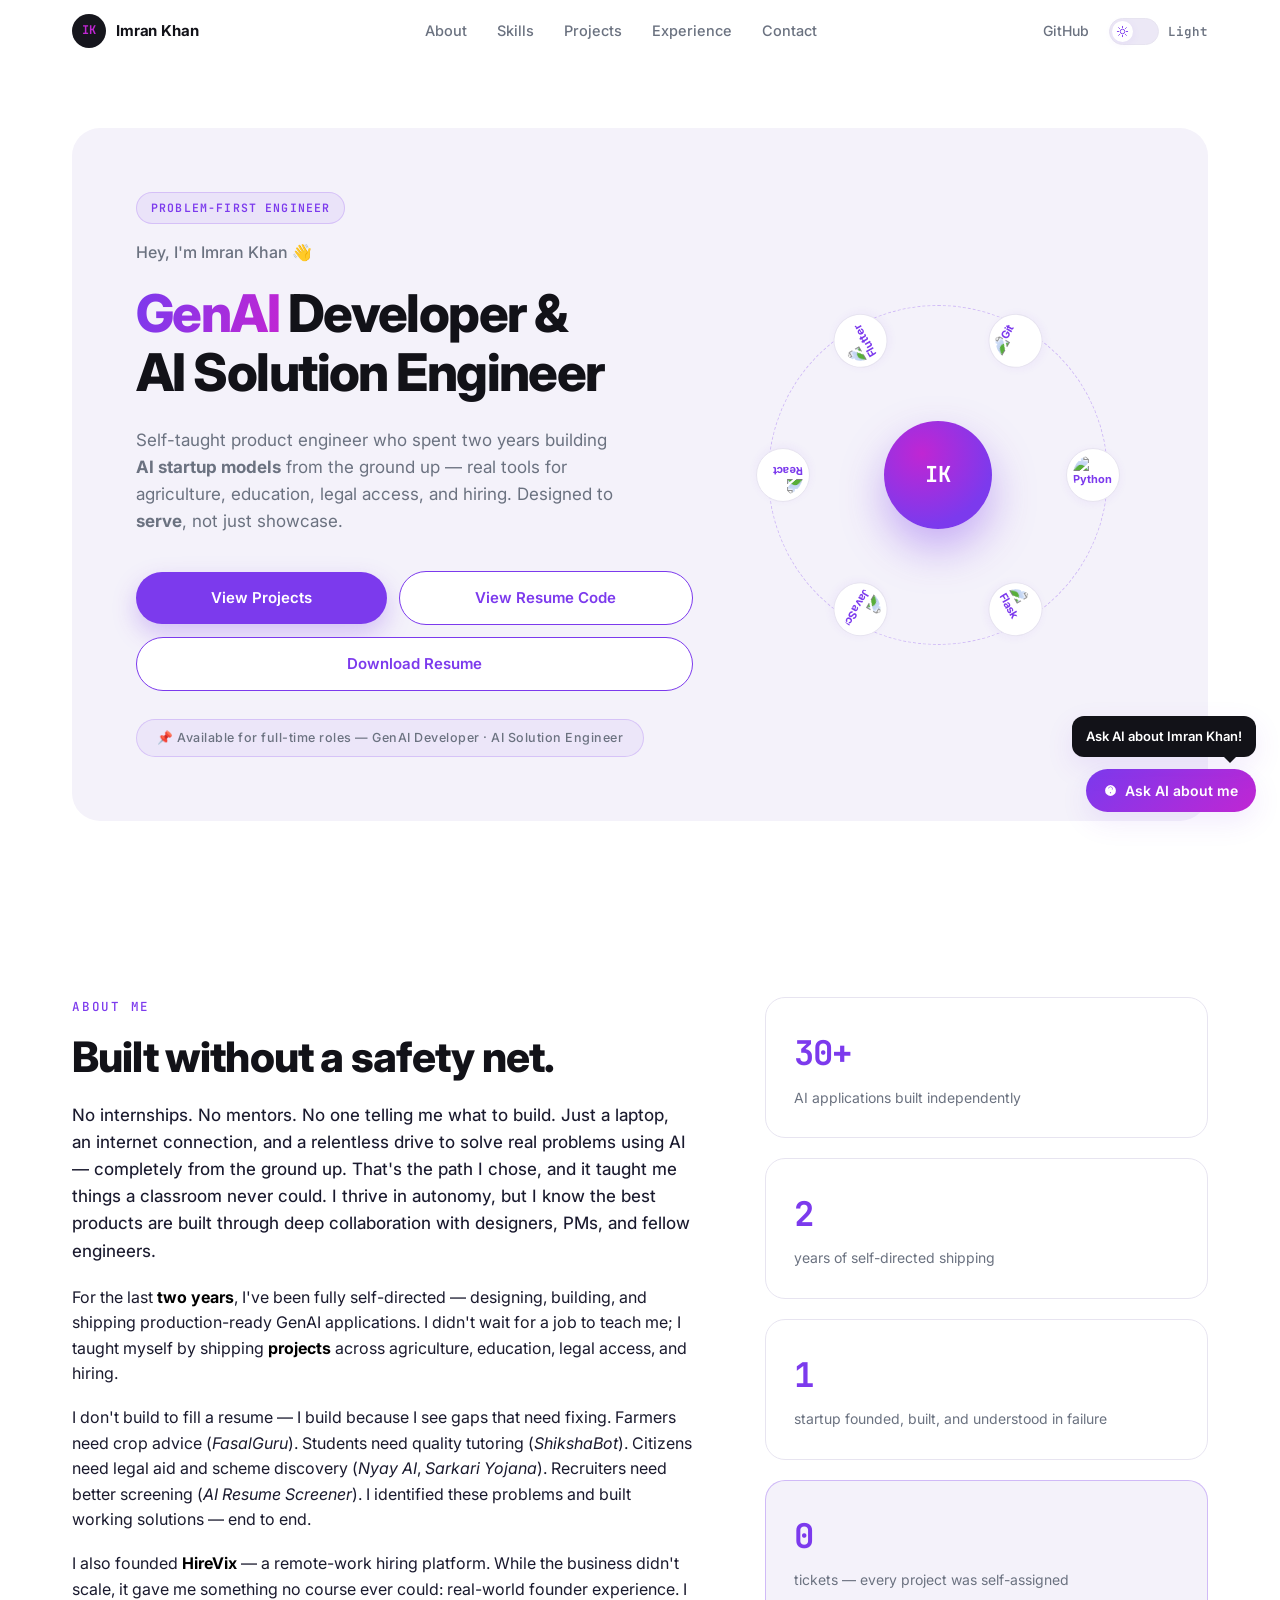
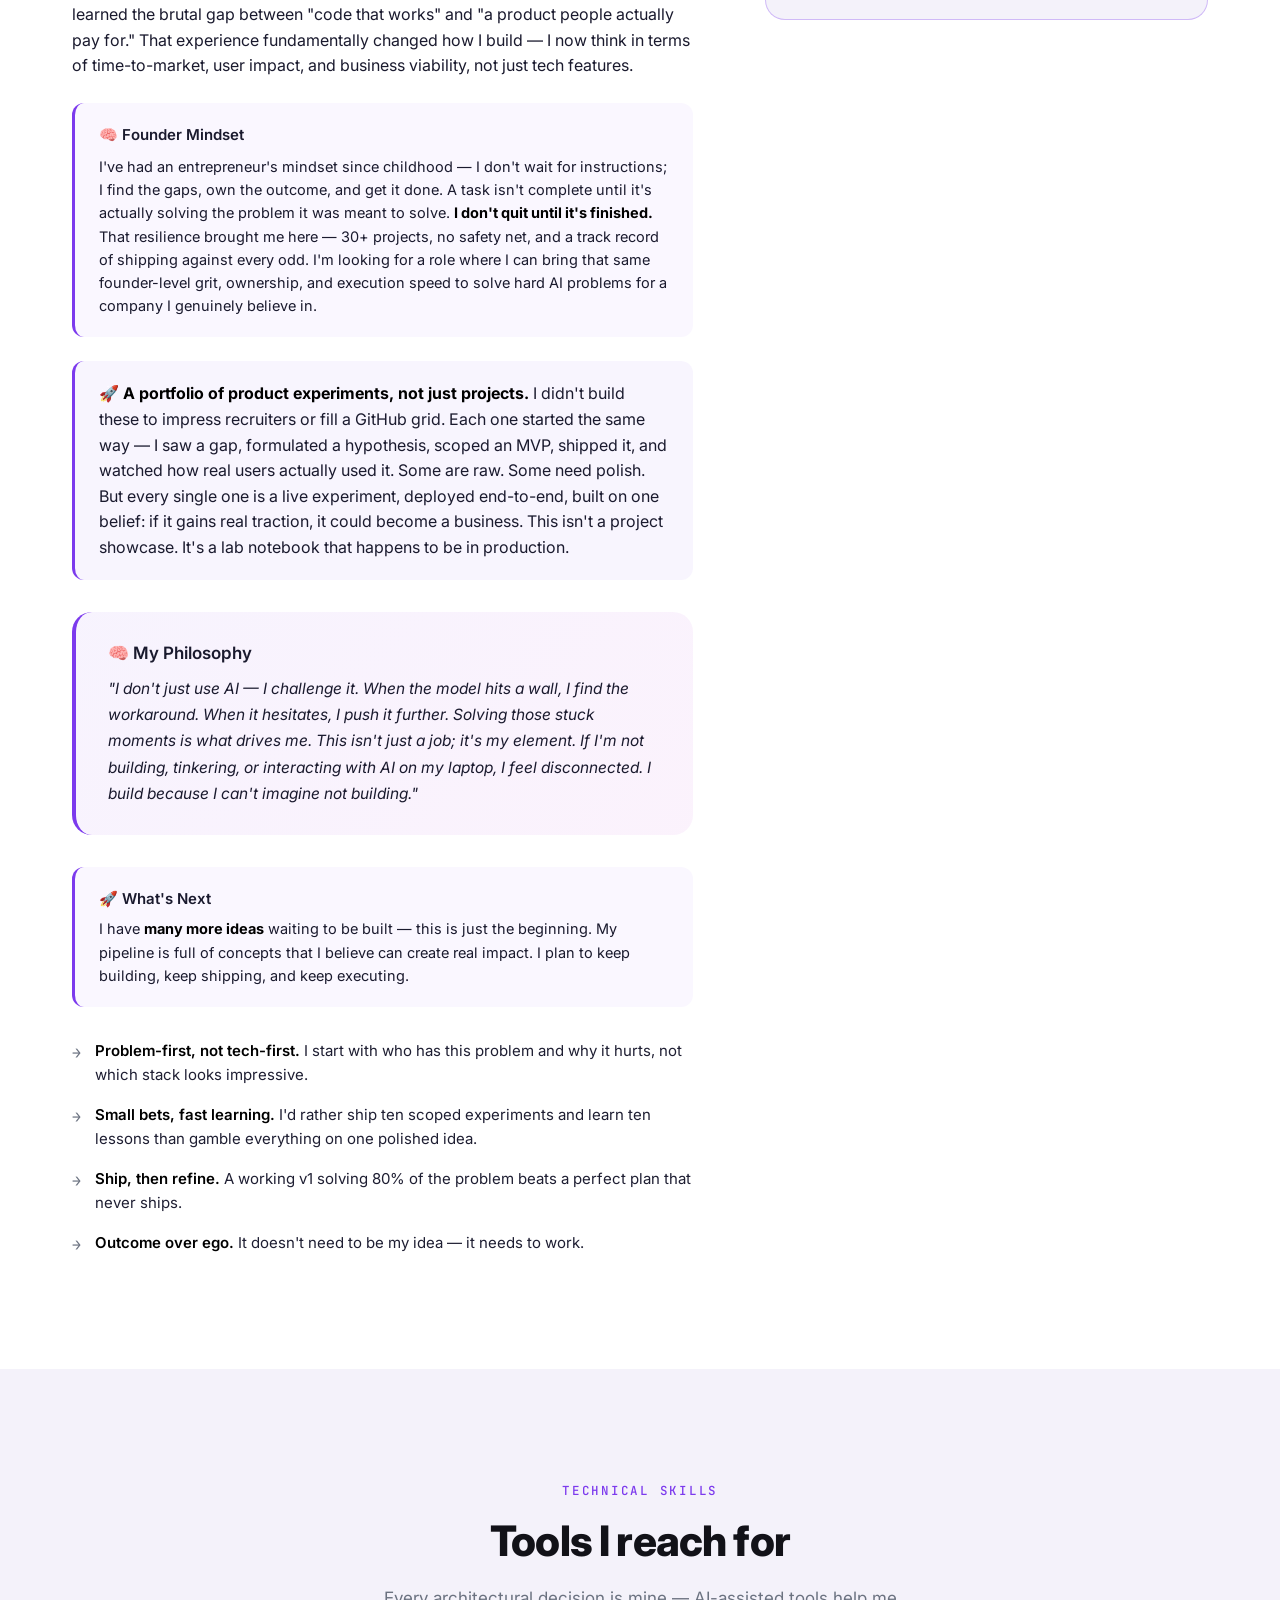
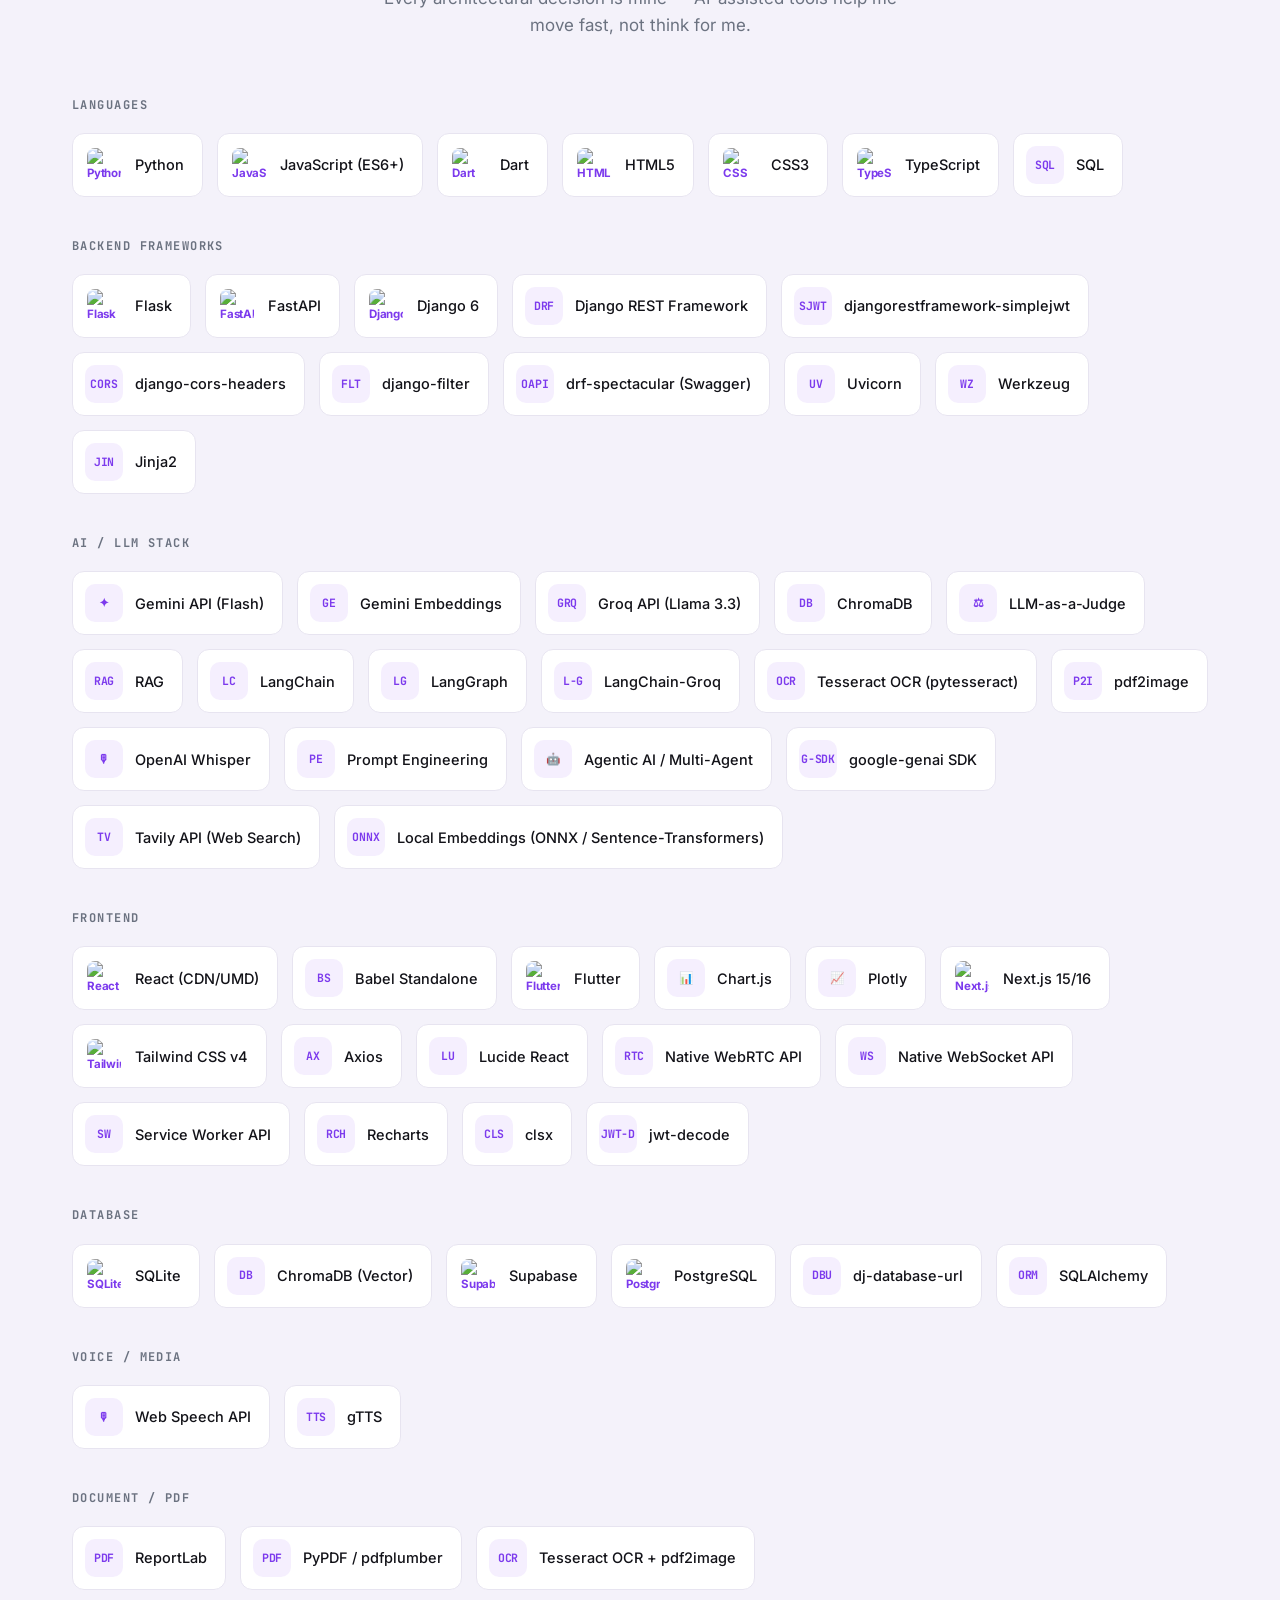
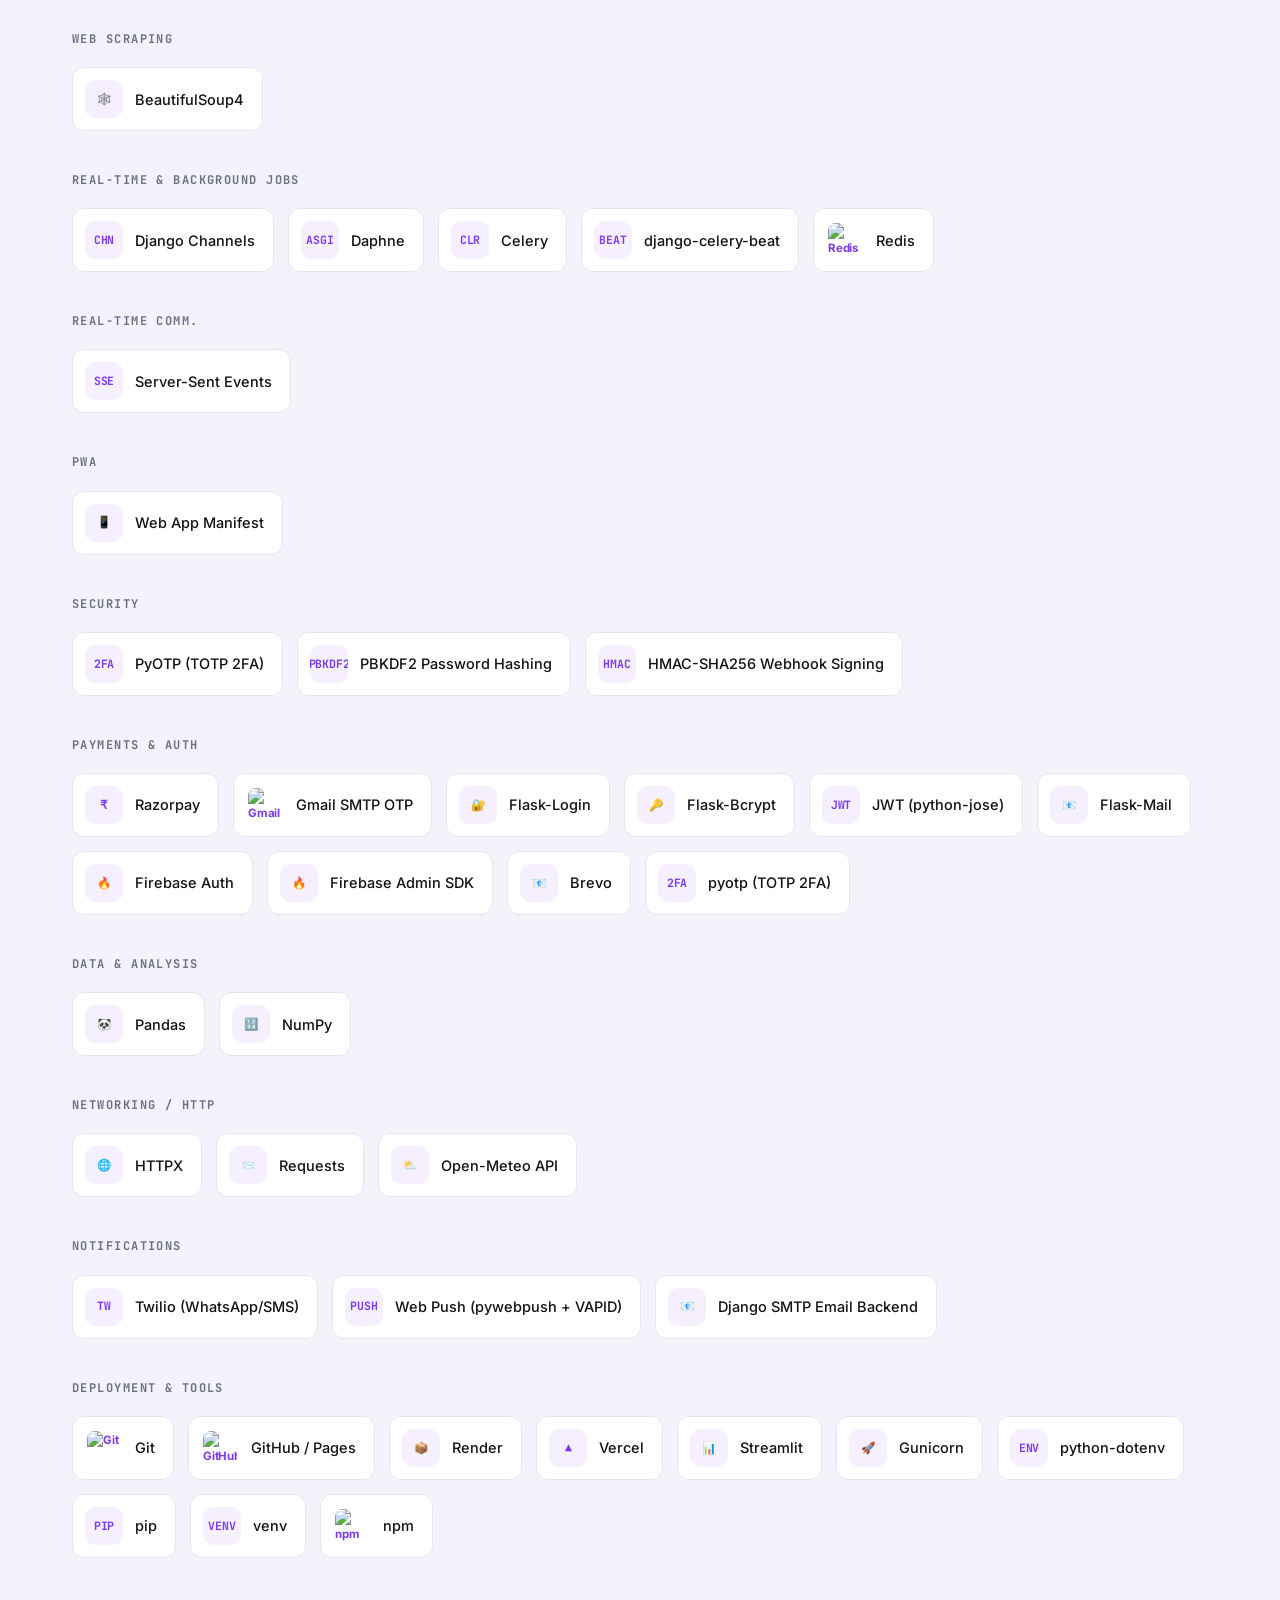
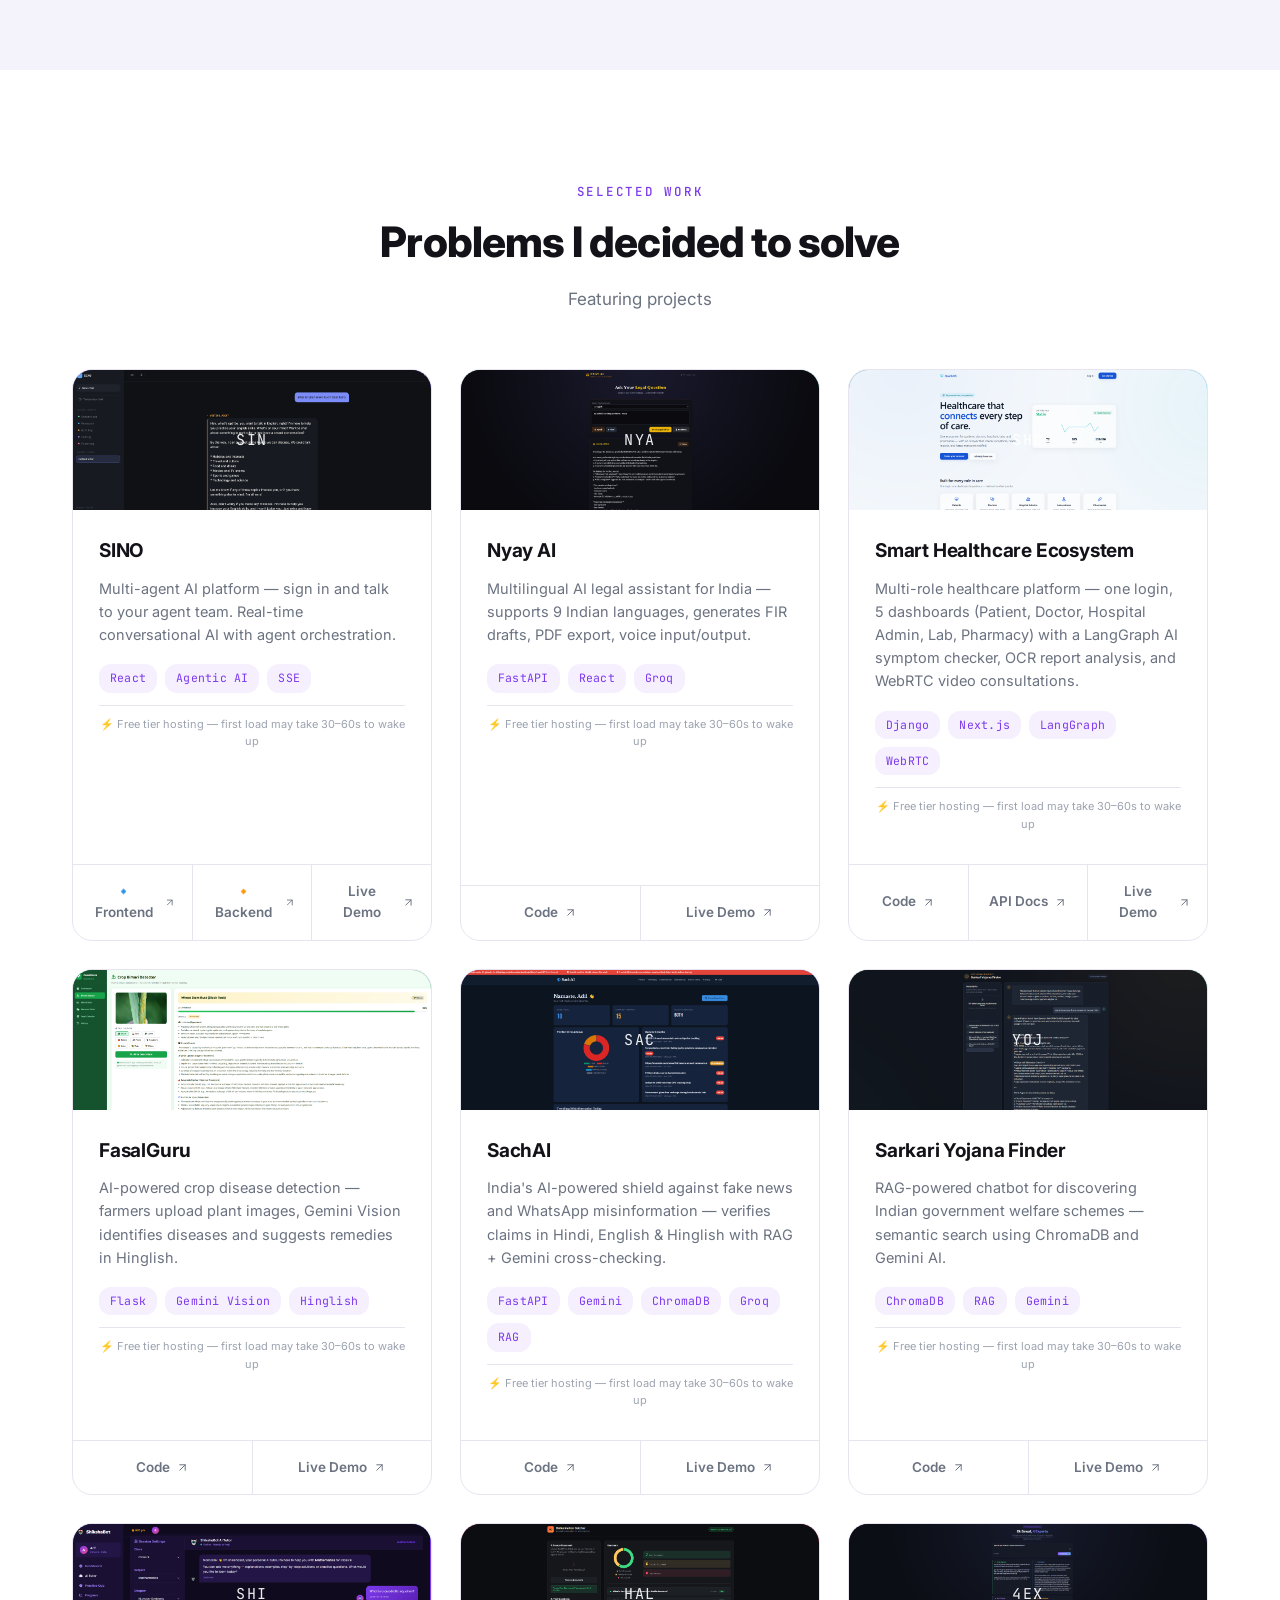
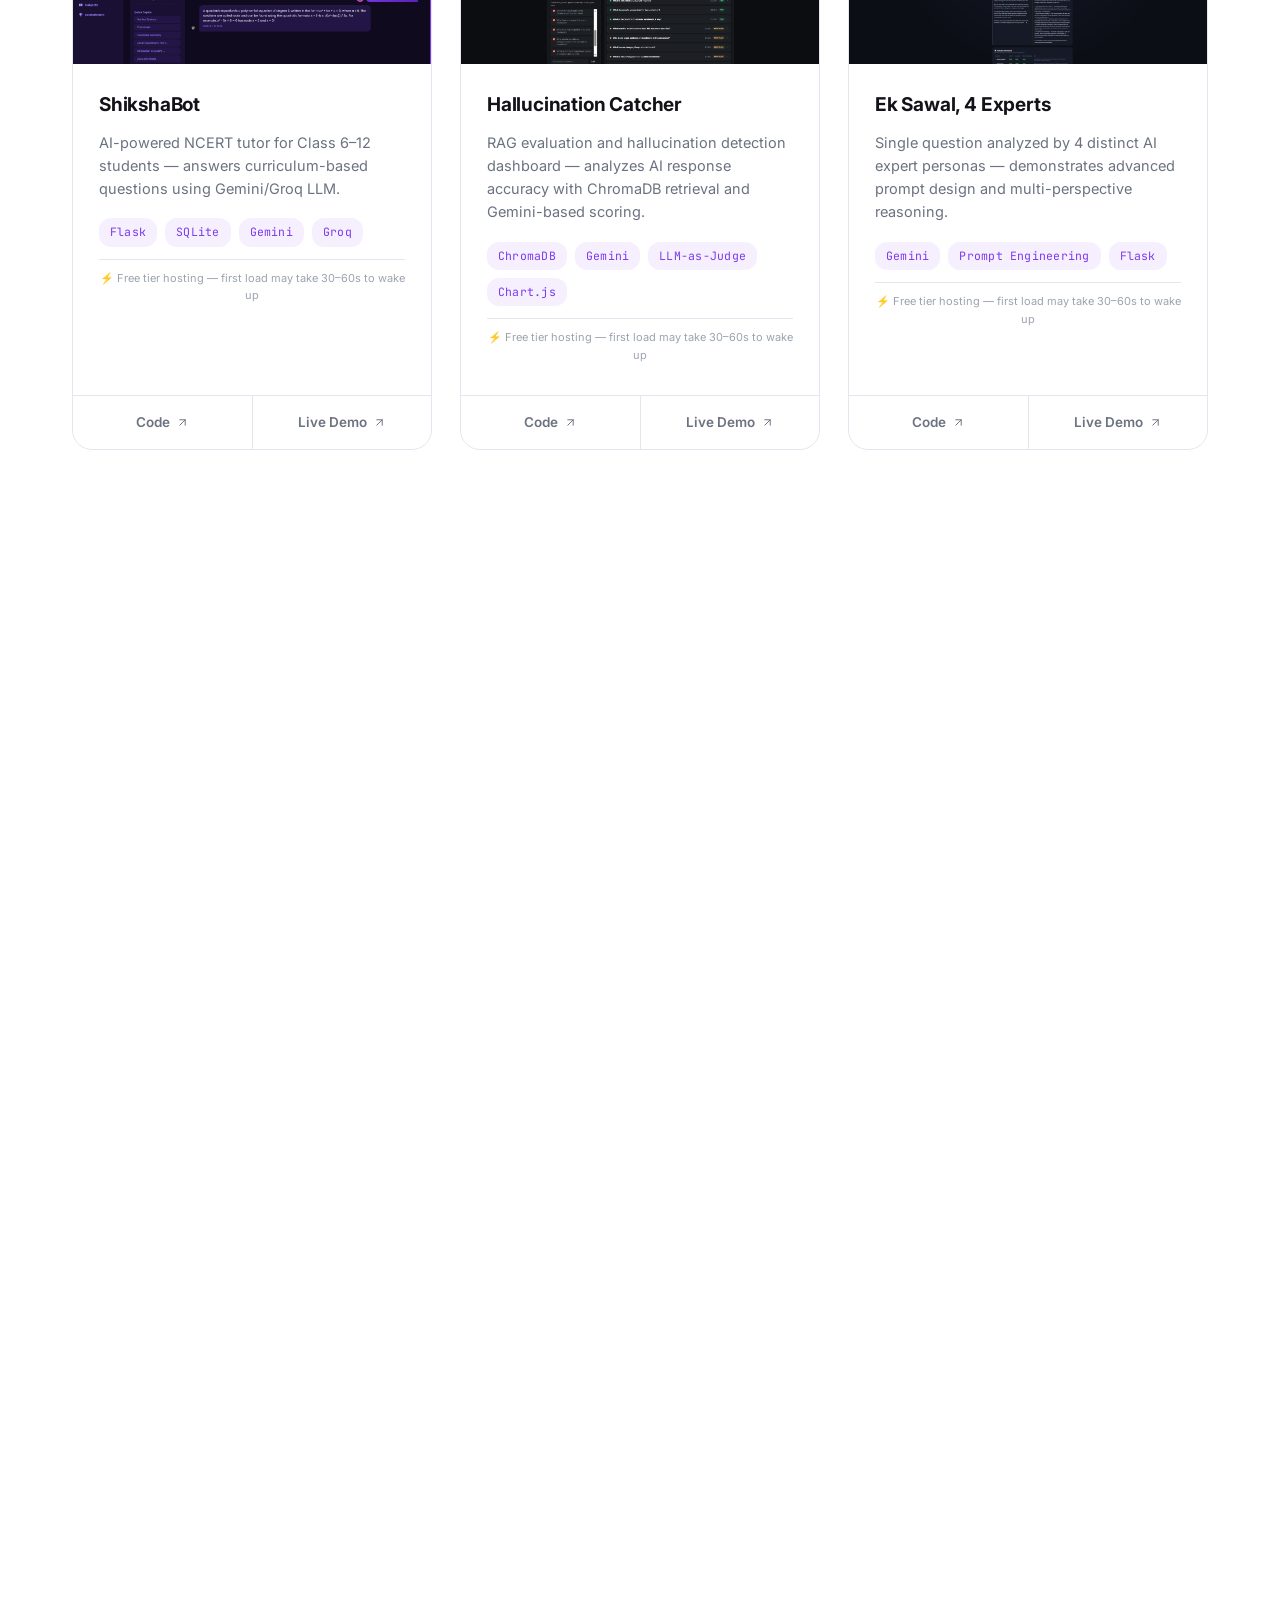
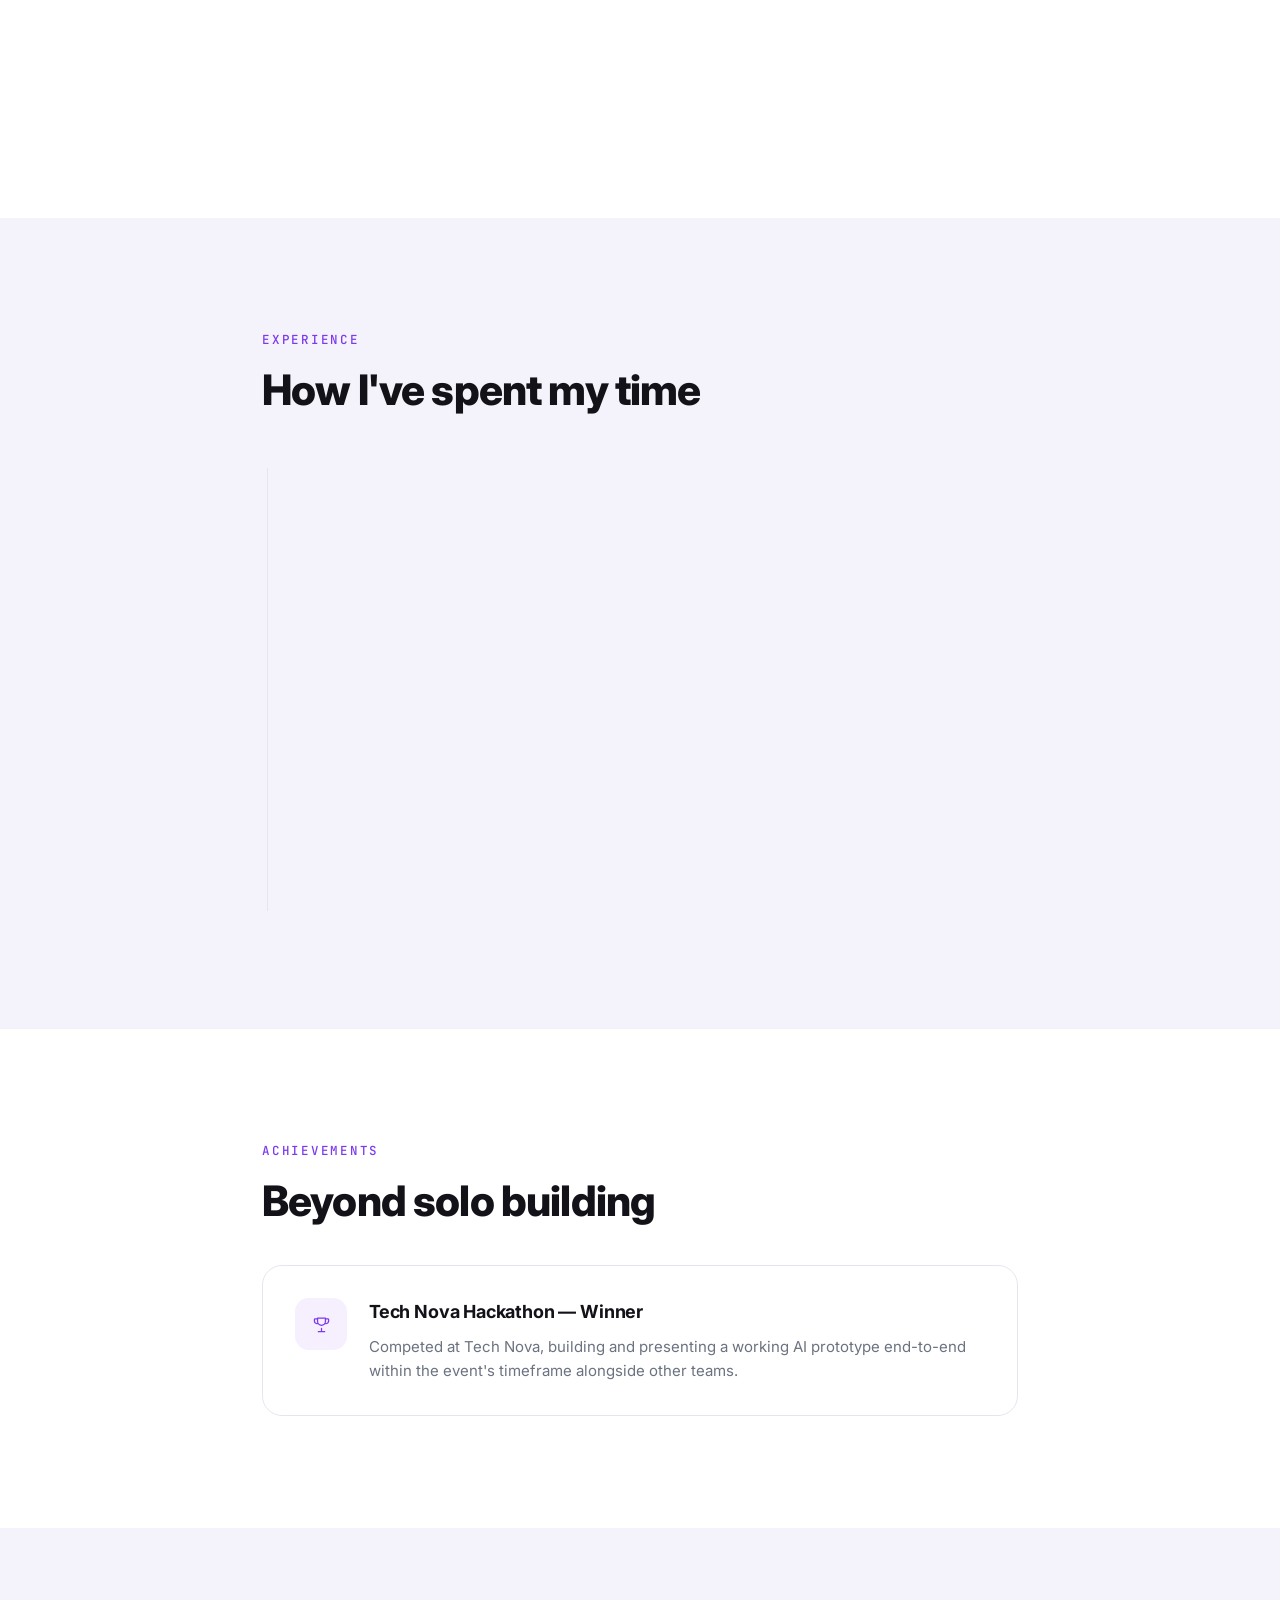
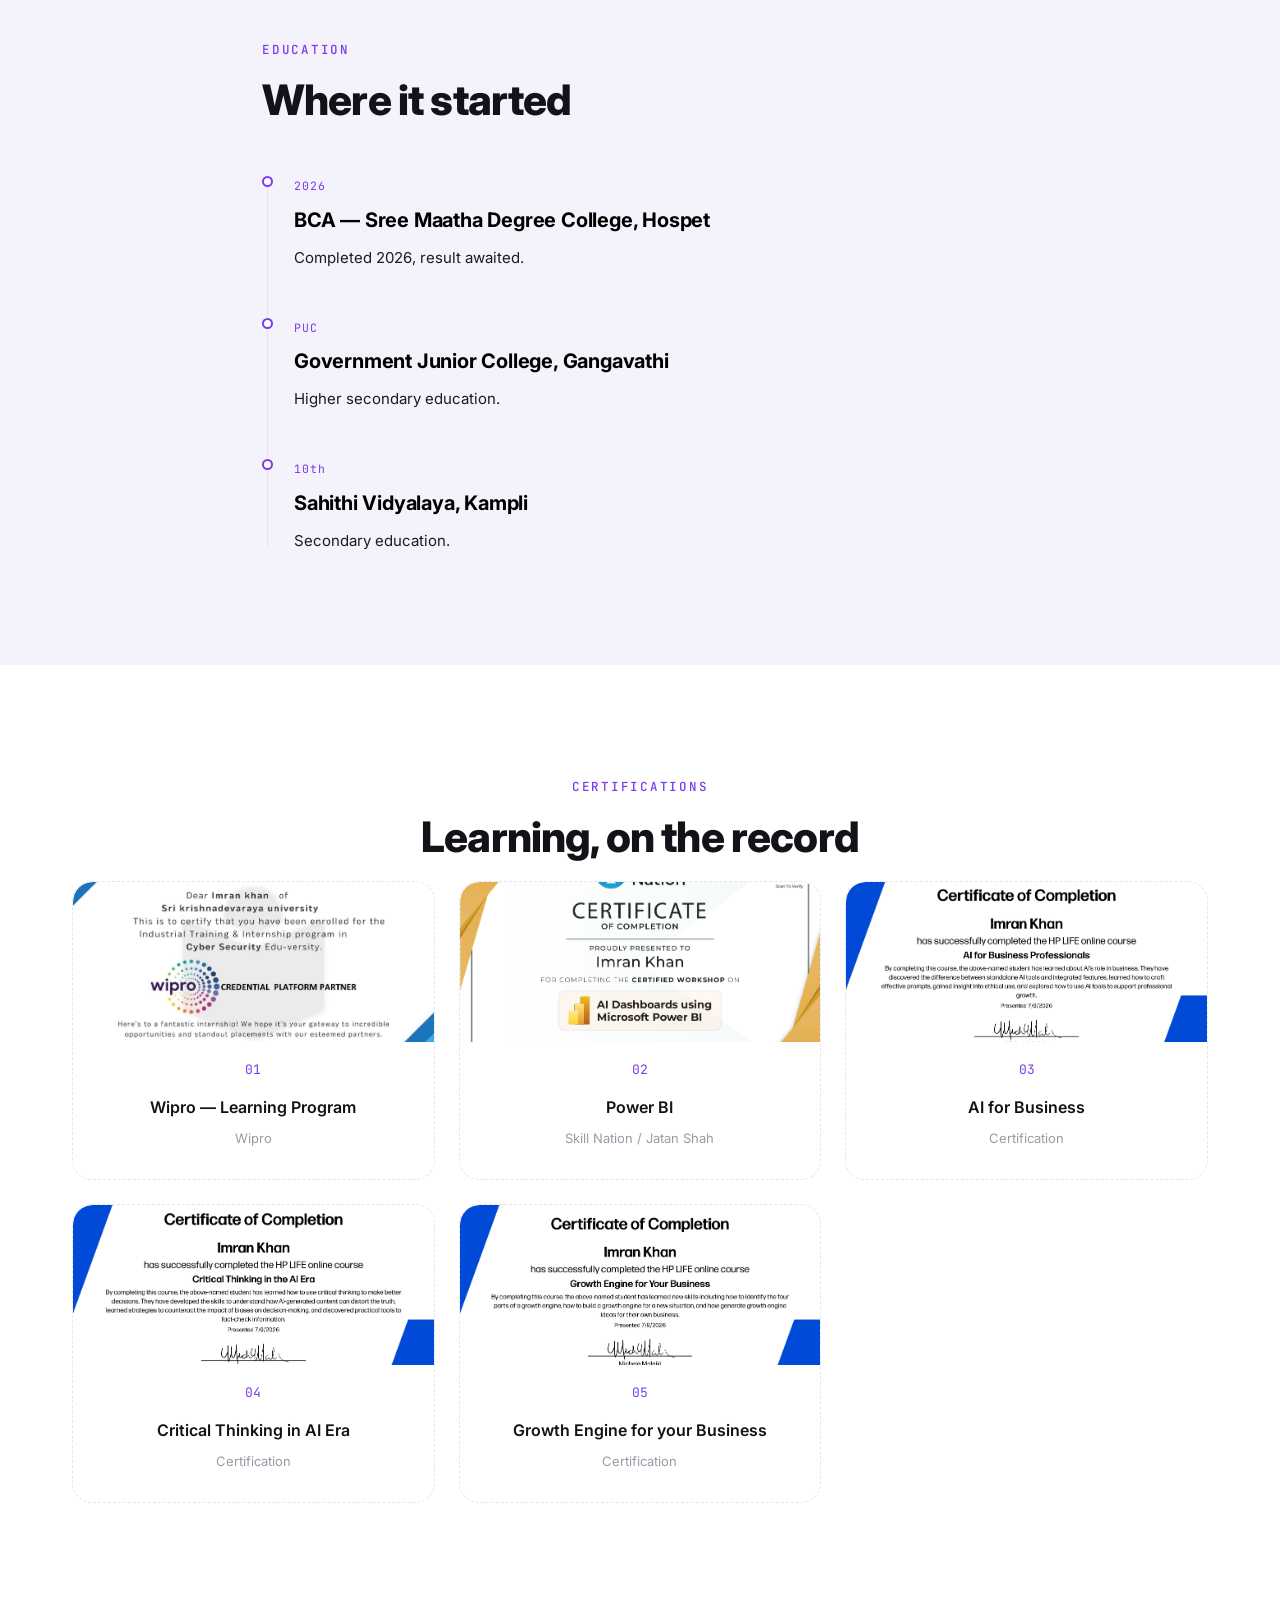
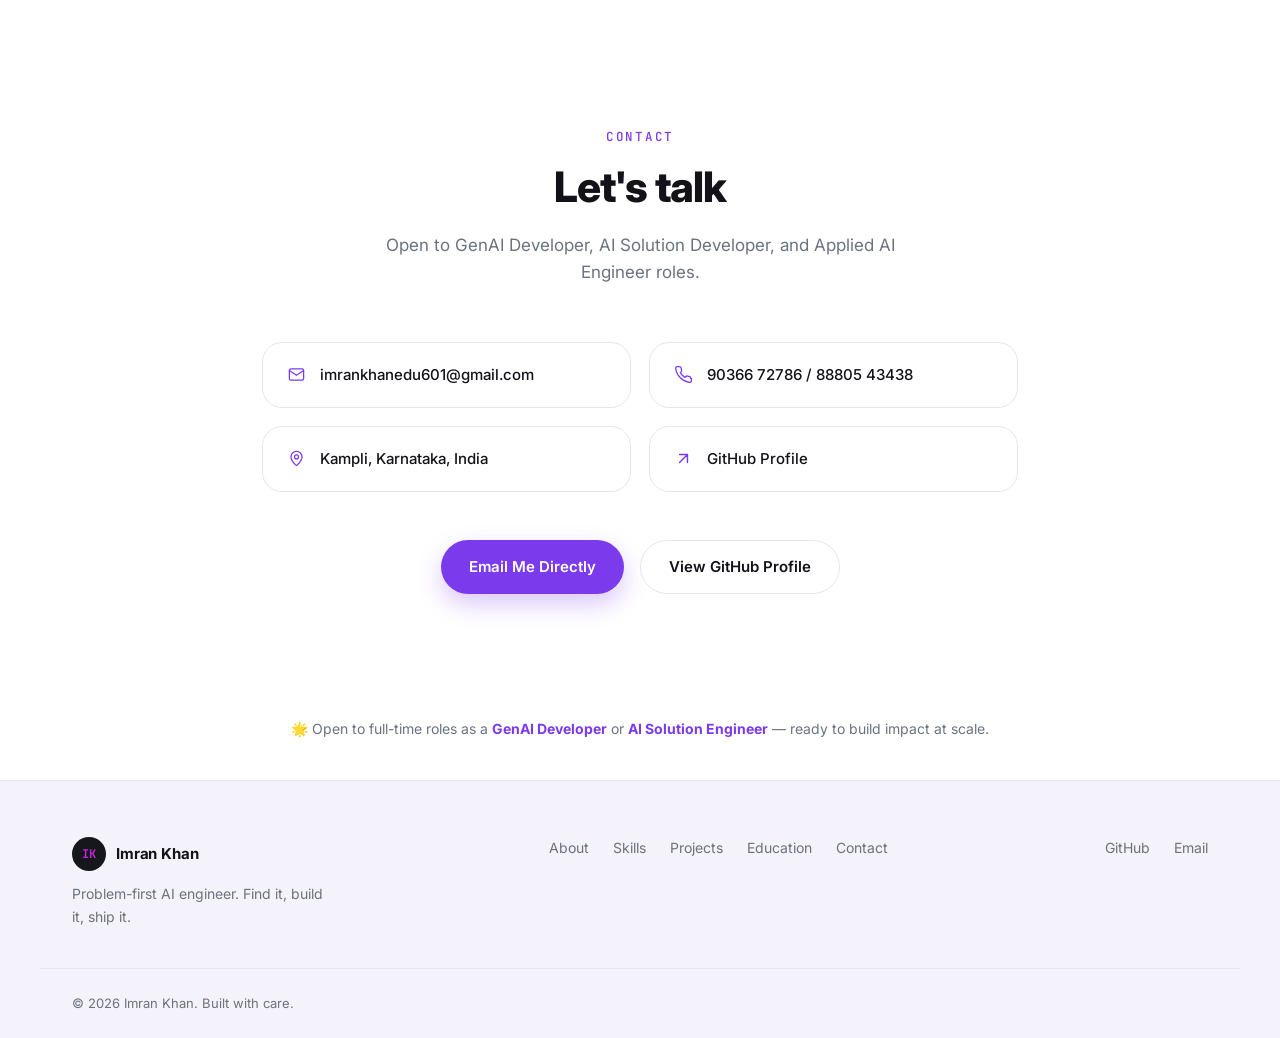
==== commit 14be73ac: "Add real project screenshots as thumbnails, fix cover positioning" ====
--- a/index.html
+++ b/index.html
@@ -84,6 +84,23 @@
     <div class="planet-body"></div>
   </div>
   <div class="space-rocket">🚀</div>
+  <div class="space-astronaut" id="spaceAstronaut">
+  <div class="astronaut-tether"></div>
+  <div class="astronaut-figure">
+    <svg viewBox="0 0 60 90" width="52" height="78" xmlns="http://www.w3.org/2000/svg">
+      <rect x="18" y="30" width="24" height="30" rx="6" fill="#C7D2FE"/>
+      <rect x="14" y="26" width="32" height="38" rx="14" fill="#F1F5F9"/>
+      <circle cx="30" cy="18" r="16" fill="#F1F5F9" stroke="#A78BFA" stroke-width="2"/>
+      <circle cx="30" cy="18" r="11" fill="#7C3AED" opacity="0.35"/>
+      <circle cx="26" cy="14" r="3" fill="#fff" opacity="0.7"/>
+      <rect x="4" y="34" width="10" height="20" rx="5" fill="#F1F5F9"/>
+      <rect x="46" y="34" width="10" height="20" rx="5" fill="#F1F5F9"/>
+      <rect x="18" y="62" width="10" height="18" rx="5" fill="#F1F5F9"/>
+      <rect x="32" y="62" width="10" height="18" rx="5" fill="#F1F5F9"/>
+    </svg>
+  </div>
+  <div class="astronaut-greet" id="astronautGreet">🚀 Exploring code, one mission at a time!</div>
+</div>
 </div>
 
 <!-- ================= NAV ================= -->
@@ -527,7 +544,9 @@
 
       <!-- 1. SINO -->
       <article class="project-card reveal">
-        <div class="project-thumb thumb-1"><span class="thumb-glyph mono">SIN</span></div>
+        <div class="project-thumb thumb-1">
+          <img class="project-thumb-img" src="thumbnails/sino.png" alt="SINO screenshot" loading="lazy" onerror="this.remove()">
+          <span class="thumb-glyph mono">SIN</span></div>
         <div class="project-body">
           <h3 class="project-title">SINO</h3>
           <p class="project-desc">Multi-agent AI platform — sign in and talk to your agent team. Real-time conversational AI with agent orchestration.</p>
@@ -545,7 +564,9 @@
 
       <!-- 2. Nyay AI -->
       <article class="project-card reveal">
-        <div class="project-thumb thumb-2"><span class="thumb-glyph mono">NYA</span></div>
+        <div class="project-thumb thumb-2">
+        <img class="project-thumb-img" src="thumbnails/nyay-ai.png" alt="Nyay AI screenshot" loading="lazy" onerror="this.remove()">
+          <span class="thumb-glyph mono">NYA</span></div>
         <div class="project-body">
           <h3 class="project-title">Nyay AI</h3>
           <p class="project-desc">Multilingual AI legal assistant for India — supports 9 Indian languages, generates FIR drafts, PDF export, voice input/output.</p>
@@ -562,7 +583,9 @@
 
       <!-- 3. Smart Healthcare Ecosystem -->
 <article class="project-card reveal">
-  <div class="project-thumb thumb-14"><span class="thumb-glyph mono">SHC</span></div>
+  <div class="project-thumb thumb-3">
+    <img class="project-thumb-img" src="thumbnails/smart-healthcare.png" alt="Smart Healthcare Ecosystem screenshot" loading="lazy" onerror="this.remove()">
+    <span class="thumb-glyph mono">SHC</span></div>
   <div class="project-body">
     <h3 class="project-title">Smart Healthcare Ecosystem</h3>
     <p class="project-desc">Multi-role healthcare platform — one login, 5 dashboards (Patient, Doctor, Hospital Admin, Lab, Pharmacy) with a LangGraph AI symptom checker, OCR report analysis, and WebRTC video consultations.</p>
@@ -580,7 +603,9 @@
 
       <!-- 4. FasalGuru -->
       <article class="project-card reveal">
-        <div class="project-thumb thumb-3"><span class="thumb-glyph mono">FAS</span></div>
+        <div class="project-thumb thumb-4">
+          <img class="project-thumb-img" src="thumbnails/fasalguru.png" alt="FasalGuru screenshot" loading="lazy" onerror="this.remove()">
+          <span class="thumb-glyph mono">FAS</span></div>
         <div class="project-body">
           <h3 class="project-title">FasalGuru</h3>
           <p class="project-desc">AI-powered crop disease detection — farmers upload plant images, Gemini Vision identifies diseases and suggests remedies in Hinglish.</p>
@@ -597,7 +622,9 @@
 
       <!-- 5. SachAI -->
       <article class="project-card reveal">
-        <div class="project-thumb thumb-12"><span class="thumb-glyph mono">SAC</span></div>
+        <div class="project-thumb thumb-5">
+          <img class="project-thumb-img" src="thumbnails/sachai.png" alt="SachAI screenshot" loading="lazy" onerror="this.remove()">
+          <span class="thumb-glyph mono">SAC</span></div>
         <div class="project-body">
           <h3 class="project-title">SachAI</h3>
           <p class="project-desc">India's AI-powered shield against fake news and WhatsApp misinformation — verifies claims in Hindi, English & Hinglish with RAG + Gemini cross-checking.</p>
@@ -614,7 +641,9 @@
 
       <!-- 6. Sarkari Yojana Finder -->
       <article class="project-card reveal">
-        <div class="project-thumb thumb-8"><span class="thumb-glyph mono">YOJ</span></div>
+        <div class="project-thumb thumb-6">
+         <img class="project-thumb-img" src="thumbnails/sarkari-yojana.png" alt="Sarkari Yojana Finder screenshot" loading="lazy" onerror="this.remove()">
+          <span class="thumb-glyph mono">YOJ</span></div>
         <div class="project-body">
           <h3 class="project-title">Sarkari Yojana Finder</h3>
           <p class="project-desc">RAG-powered chatbot for discovering Indian government welfare schemes — semantic search using ChromaDB and Gemini AI.</p>
@@ -631,7 +660,9 @@
 
       <!-- 7. ShikshaBot -->
       <article class="project-card reveal">
-        <div class="project-thumb thumb-6"><span class="thumb-glyph mono">SHI</span></div>
+        <div class="project-thumb thumb-7">
+         <img class="project-thumb-img" src="thumbnails/shikshabot.png" alt="ShikshaBot screenshot" loading="lazy" onerror="this.remove()">
+          <span class="thumb-glyph mono">SHI</span></div>
         <div class="project-body">
           <h3 class="project-title">ShikshaBot</h3>
           <p class="project-desc">AI-powered NCERT tutor for Class 6–12 students — answers curriculum-based questions using Gemini/Groq LLM.</p>
@@ -648,7 +679,9 @@
 
       <!-- 8. Hallucination Catcher -->
       <article class="project-card reveal">
-        <div class="project-thumb thumb-5"><span class="thumb-glyph mono">HAL</span></div>
+        <div class="project-thumb thumb-8">
+          <img class="project-thumb-img" src="thumbnails/hallucination-catcher.png" alt="Hallucination Catcher screenshot" loading="lazy" onerror="this.remove()">
+          <span class="thumb-glyph mono">HAL</span></div>
         <div class="project-body">
           <h3 class="project-title">Hallucination Catcher</h3>
           <p class="project-desc">RAG evaluation and hallucination detection dashboard — analyzes AI response accuracy with ChromaDB retrieval and Gemini-based scoring.</p>
@@ -665,7 +698,9 @@
 
       <!-- 9. Ek Sawal, 4 Experts -->
       <article class="project-card reveal">
-        <div class="project-thumb thumb-7"><span class="thumb-glyph mono">4EX</span></div>
+        <div class="project-thumb thumb-9">
+          <img class="project-thumb-img" src="thumbnails/ek-sawal-4-experts.png" alt="Ek Sawal 4 Experts screenshot" loading="lazy" onerror="this.remove()">
+          <span class="thumb-glyph mono">4EX</span></div>
         <div class="project-body">
           <h3 class="project-title">Ek Sawal, 4 Experts</h3>
           <p class="project-desc">Single question analyzed by 4 distinct AI expert personas — demonstrates advanced prompt design and multi-perspective reasoning.</p>
@@ -682,7 +717,9 @@
 
       <!-- 10. BharatCommerce -->
       <article class="project-card reveal">
-        <div class="project-thumb thumb-13"><span class="thumb-glyph mono">BHA</span></div>
+        <div class="project-thumb thumb-10">
+        <img class="project-thumb-img" src="thumbnails/bharatcommerce.png" alt="BharatCommerce screenshot" loading="lazy" onerror="this.remove()">
+          <span class="thumb-glyph mono">BHA</span></div>
         <div class="project-body">
           <h3 class="project-title">BharatCommerce</h3>
           <p class="project-desc">India's first AI-powered voice shopping assistant — understands Hindi, English & Hinglish, with RAG product search and persistent AI chat assistant.</p>
@@ -699,7 +736,9 @@
 
       <!-- 11. Kisan Daily Briefing Agent -->
       <article class="project-card reveal">
-        <div class="project-thumb thumb-4"><span class="thumb-glyph mono">BRF</span></div>
+        <div class="project-thumb thumb-11">
+          <img class="project-thumb-img" src="thumbnails/kisan-briefing.png" alt="Kisan Daily Briefing Agent screenshot" loading="lazy" onerror="this.remove()">
+          <span class="thumb-glyph mono">BRF</span></div>
         <div class="project-body">
           <h3 class="project-title">Kisan Daily Briefing Agent</h3>
           <p class="project-desc">Agentic AI daily farming briefing — real-time weather (Open-Meteo) + AI insights via SSE streaming.</p>
@@ -716,7 +755,9 @@
 
       <!-- 12. AI Resume Screener -->
       <article class="project-card reveal">
-        <div class="project-thumb thumb-10"><span class="thumb-glyph mono">RES</span></div>
+        <div class="project-thumb thumb-12">
+          <img class="project-thumb-img" src="thumbnails/ai-resume-screener.png" alt="AI Resume Screener screenshot" loading="lazy" onerror="this.remove()">
+          <span class="thumb-glyph mono">RES</span></div>
         <div class="project-body">
           <h3 class="project-title">AI Resume Screener</h3>
           <p class="project-desc">Matches resumes against job descriptions — provides match score, strengths, weaknesses, and hiring recommendations.</p>
@@ -733,7 +774,9 @@
 
       <!-- 13. Stock Sentiment Analyzer -->
       <article class="project-card reveal">
-        <div class="project-thumb thumb-11"><span class="thumb-glyph mono">STK</span></div>
+        <div class="project-thumb thumb-13">
+          <img class="project-thumb-img" src="thumbnails/stock-sentiment.png" alt="Stock Sentiment Analyzer screenshot" loading="lazy" onerror="this.remove()">
+          <span class="thumb-glyph mono">STK</span></div>
         <div class="project-body">
           <h3 class="project-title">Stock Sentiment Analyzer</h3>
           <p class="project-desc">"AI-powered market intelligence tool for NSE stocks & crypto — pulls live prices, generates sentiment analysis using Gemini + Groq with real-time news via Tavily API, visualizes trends with interactive graphs, and flags risk levels before you invest."</p>
@@ -750,7 +793,9 @@
 
       <!-- 14. KisanBazaar -->
       <article class="project-card reveal">
-        <div class="project-thumb thumb-9"><span class="thumb-glyph mono">KIS</span></div>
+        <div class="project-thumb thumb-14">
+          <img class="project-thumb-img" src="thumbnails/kisanbazaar.png" alt="KisanBazaar screenshot" loading="lazy" onerror="this.remove()">
+          <span class="thumb-glyph mono">KIS</span></div>
         <div class="project-body">
           <h3 class="project-title">KisanBazaar</h3>
           <p class="project-desc">Direct farmer-to-buyer marketplace — farmers list and sell produce directly, cutting out middlemen.</p>
--- a/style.css
+++ b/style.css
@@ -803,6 +803,8 @@
   -webkit-backdrop-filter: blur(18px) saturate(140%);
   border: 1px solid rgba(167, 139, 250, 0.18);
   box-shadow: 0 8px 32px rgba(0, 0, 0, 0.35), inset 0 1px 0 rgba(255, 255, 255, 0.04);
+  transform: translateZ(0);        /* ← NAYA: apni GPU layer bana leta hai */
+  will-change: transform;          /* ← NAYA: browser ko pehle se warn karta hai */
 }
 body.dark-theme .stat-card-accent { background: rgba(167, 139, 250, 0.08); }
 body.dark-theme .cert-card { border-style: dashed; }
@@ -909,6 +911,7 @@
   opacity: 0;
   visibility: hidden;
   transition: opacity .7s var(--ease);
+  contain: strict;                 /* ← NAYA: is layer ko poori tarah isolate karta hai */
 }
 body.dark-theme .space-decor { opacity: 1; visibility: visible; }
 
@@ -964,17 +967,21 @@
   font-size: 38px;
   line-height: 1;
   filter: drop-shadow(0 0 14px rgba(167,139,250,.55));
-  animation: rocketFloat 7s ease-in-out infinite;
+  animation: rocketFloat 14s ease-in-out infinite;
 }
 @keyframes rocketFloat {
-  0%, 100% { transform: translateY(0) rotate(-8deg); }
-  50%      { transform: translateY(-26px) rotate(-14deg); }
+  0%   { transform: translate(0, 0) rotate(-8deg); }
+  20%  { transform: translate(24px, -34px) rotate(-16deg); }
+  40%  { transform: translate(-16px, -60px) rotate(-4deg); }
+  60%  { transform: translate(-32px, -20px) rotate(-18deg); }
+  80%  { transform: translate(14px, -8px) rotate(-6deg); }
+  100% { transform: translate(0, 0) rotate(-8deg); }
 }
 
 /* ---- rotating planet with ring ---- */
 .space-planet {
   position: absolute;
-  top: 13%;
+  top: 5%;
   right: 6%;
   width: 84px;
   height: 84px;
@@ -1008,7 +1015,7 @@
 
 @media (max-width: 640px) {
   .space-rocket { font-size: 24px; bottom: 5%; left: 4%; }
-  .space-planet { width: 50px; height: 50px; top: 82px; right: 4%; }
+  .space-planet { width: 50px; height: 50px; top: 60px; right: 4%; }
   .planet-ring { border-width: 2px; }
 }
 
@@ -1136,4 +1143,85 @@
 
 @media (max-width: 480px) {
   .ai-chat-hint { font-size: 12px; padding: 8px 12px; }
+}
+
+/* ============================================================
+   SPACE ASTRONAUT — hanging tether character
+   ============================================================ */
+.space-astronaut {
+  position: absolute;
+  top: 0;
+  left: 8%;
+  width: 60px;
+  transform-origin: top center;
+  animation: astronautSwing 6s ease-in-out infinite;
+}
+.astronaut-tether {
+  width: 2px;
+  height: 150px;
+  margin: 0 auto;
+  background: linear-gradient(to bottom, rgba(167,139,250,0.6), rgba(167,139,250,0.15));
+}
+.astronaut-figure {
+  display: flex;
+  justify-content: center;
+  filter: drop-shadow(0 0 10px rgba(167,139,250,.4));
+}
+@keyframes astronautSwing {
+  0%, 100% { transform: rotate(-6deg); }
+  50%      { transform: rotate(6deg); }
+}
+.astronaut-greet {
+  position: absolute;
+  top: 190px;
+  left: 50%;
+  transform: translateX(-50%) translateY(6px);
+  background: #fff;
+  color: #1a1a2e;
+  padding: 8px 12px;
+  border-radius: 10px;
+  font-size: 12px;
+  font-weight: 600;
+  white-space: nowrap;
+  box-shadow: var(--shadow-md);
+  opacity: 0;
+  visibility: hidden;
+  transition: opacity .4s var(--ease), transform .4s var(--ease), visibility .4s;
+  pointer-events: none;
+}
+.astronaut-greet.show { opacity: 1; visibility: visible; transform: translateX(-50%) translateY(0); }
+
+@media (max-width: 640px) {
+  .space-astronaut { left: 4%; width: 44px; top: 0; }
+  .astronaut-tether { height: 120px; }
+  .astronaut-figure svg { width: 38px; height: 58px; }
+  .astronaut-greet { font-size: 11px; padding: 6px 10px; top: 158px; }
+}
+@media (prefers-reduced-motion: reduce) {
+  .space-astronaut { animation: none; }
+}
+
+/* Mobile dark mode only: push hero card down so the astronaut
+   (which sits right at the top, left:4%) has clear space above
+   the card instead of being hidden behind it. Light mode and
+   desktop are untouched. */
+@media (max-width: 640px) {
+  body.dark-theme .hero { padding-top: 210px; }
+}
+
+/* Desktop/laptop dark mode: a little extra breathing room above
+   the hero card so the astronaut has clearer space, without
+   pushing it down as much as on mobile. Light mode untouched. */
+@media (min-width: 641px) {
+  body.dark-theme .hero { padding-top: 240px; }
+}
+
+.project-thumb-img {
+  position: absolute;
+  inset: 0;
+  width: 100%;
+  height: 100%;
+  object-fit: cover;
+  object-position: top;
+  z-index: 1;
 }
